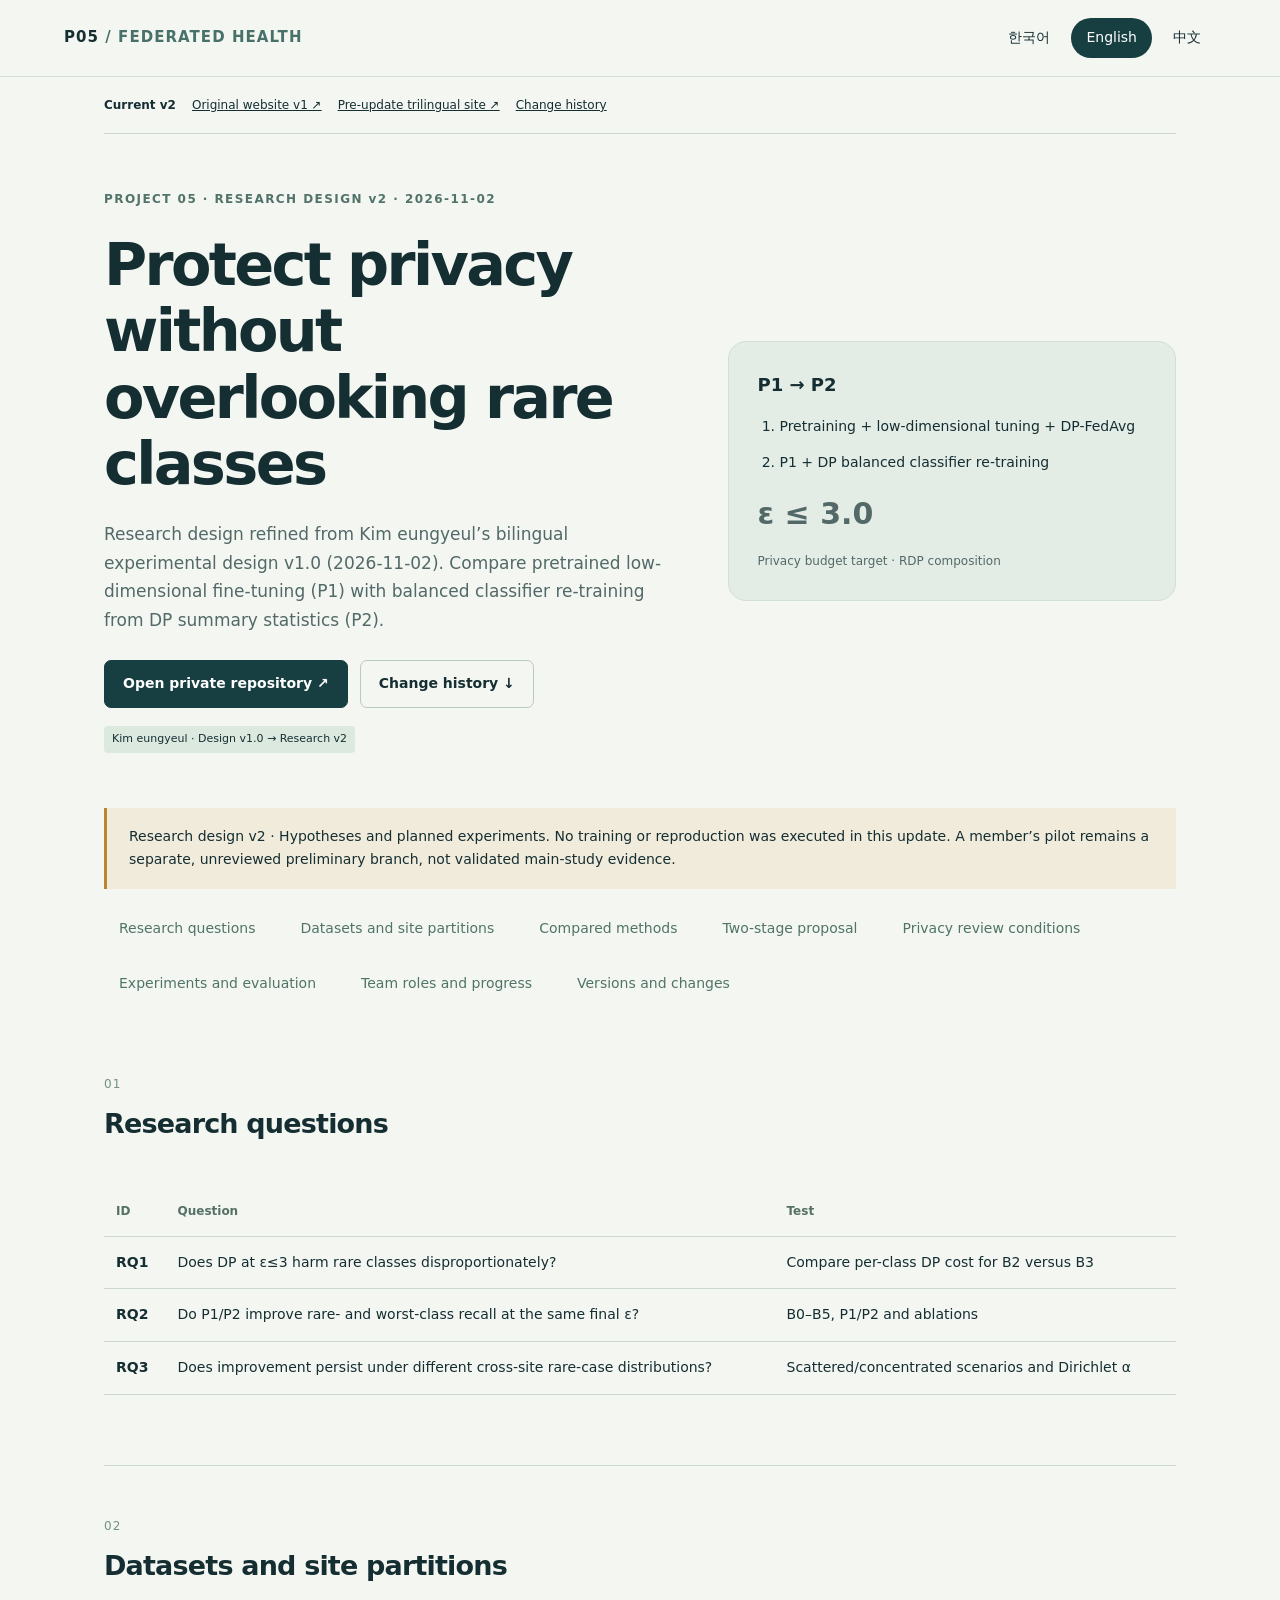
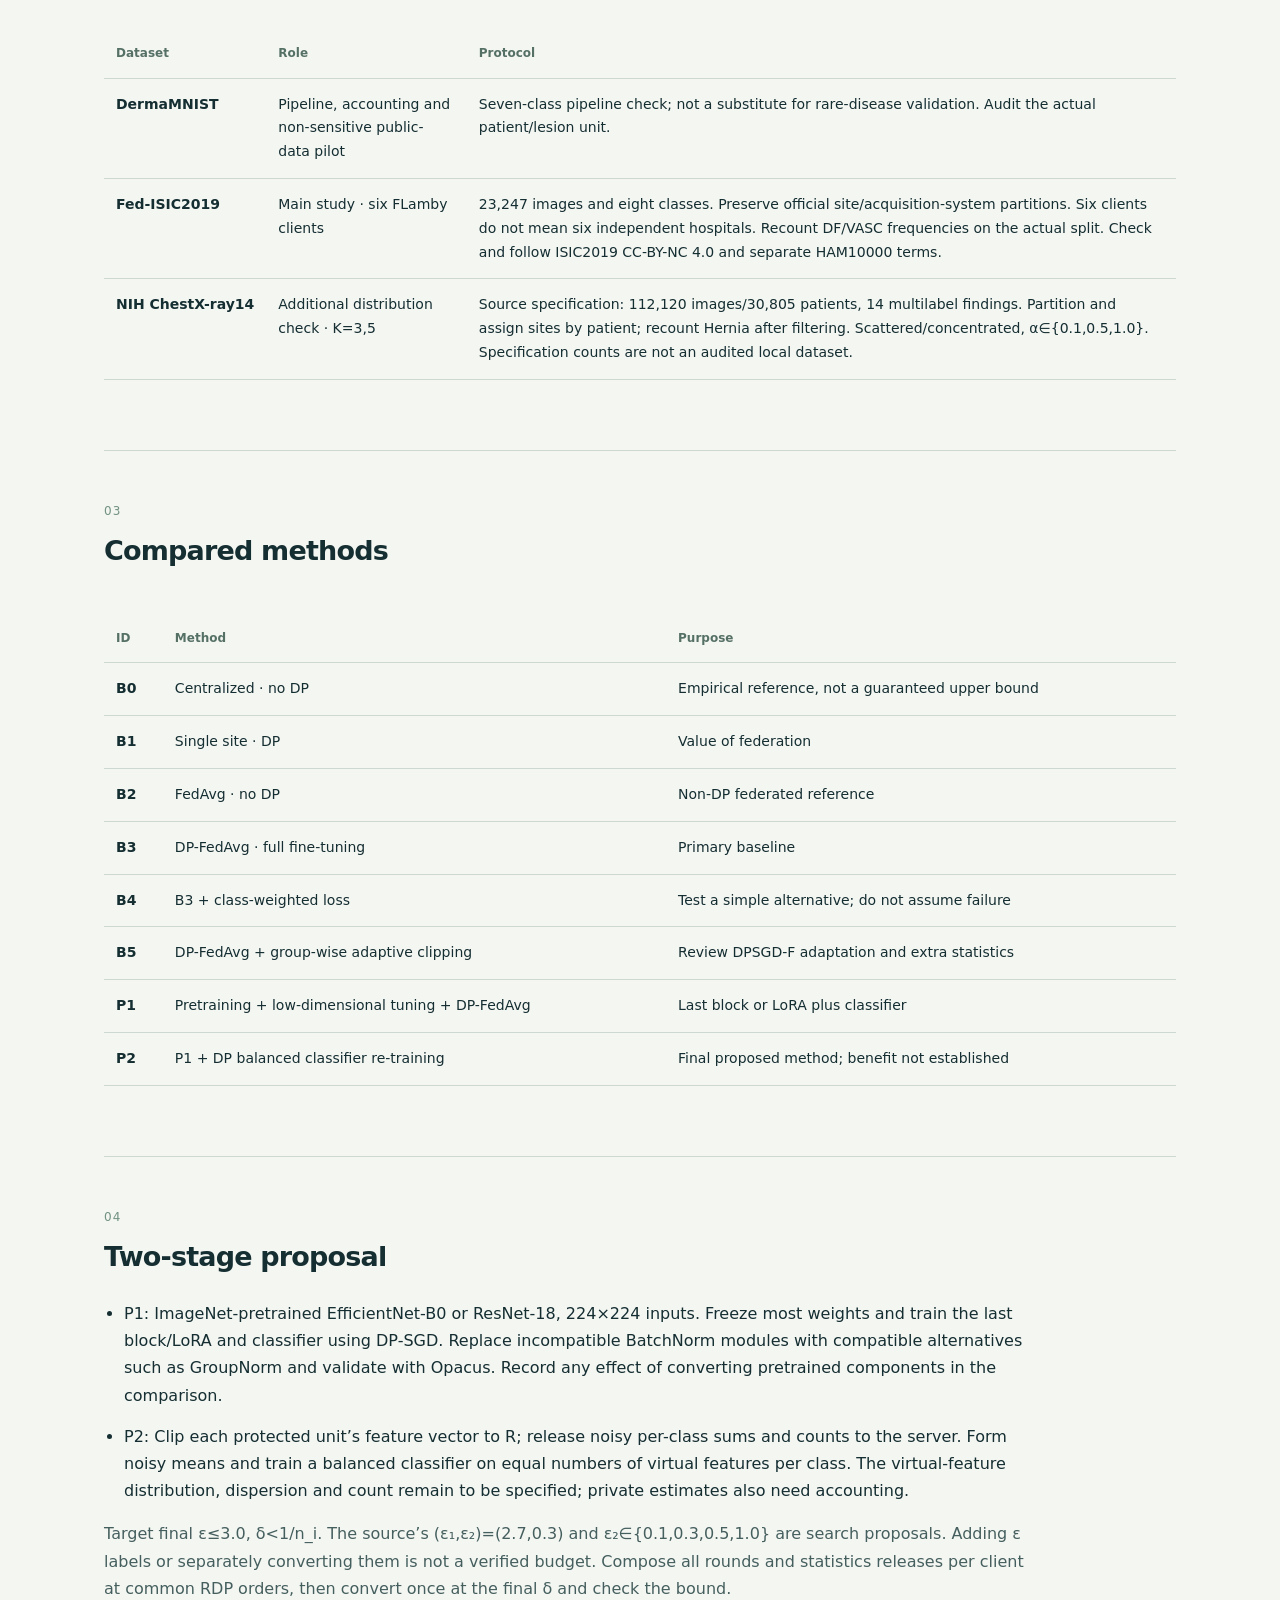
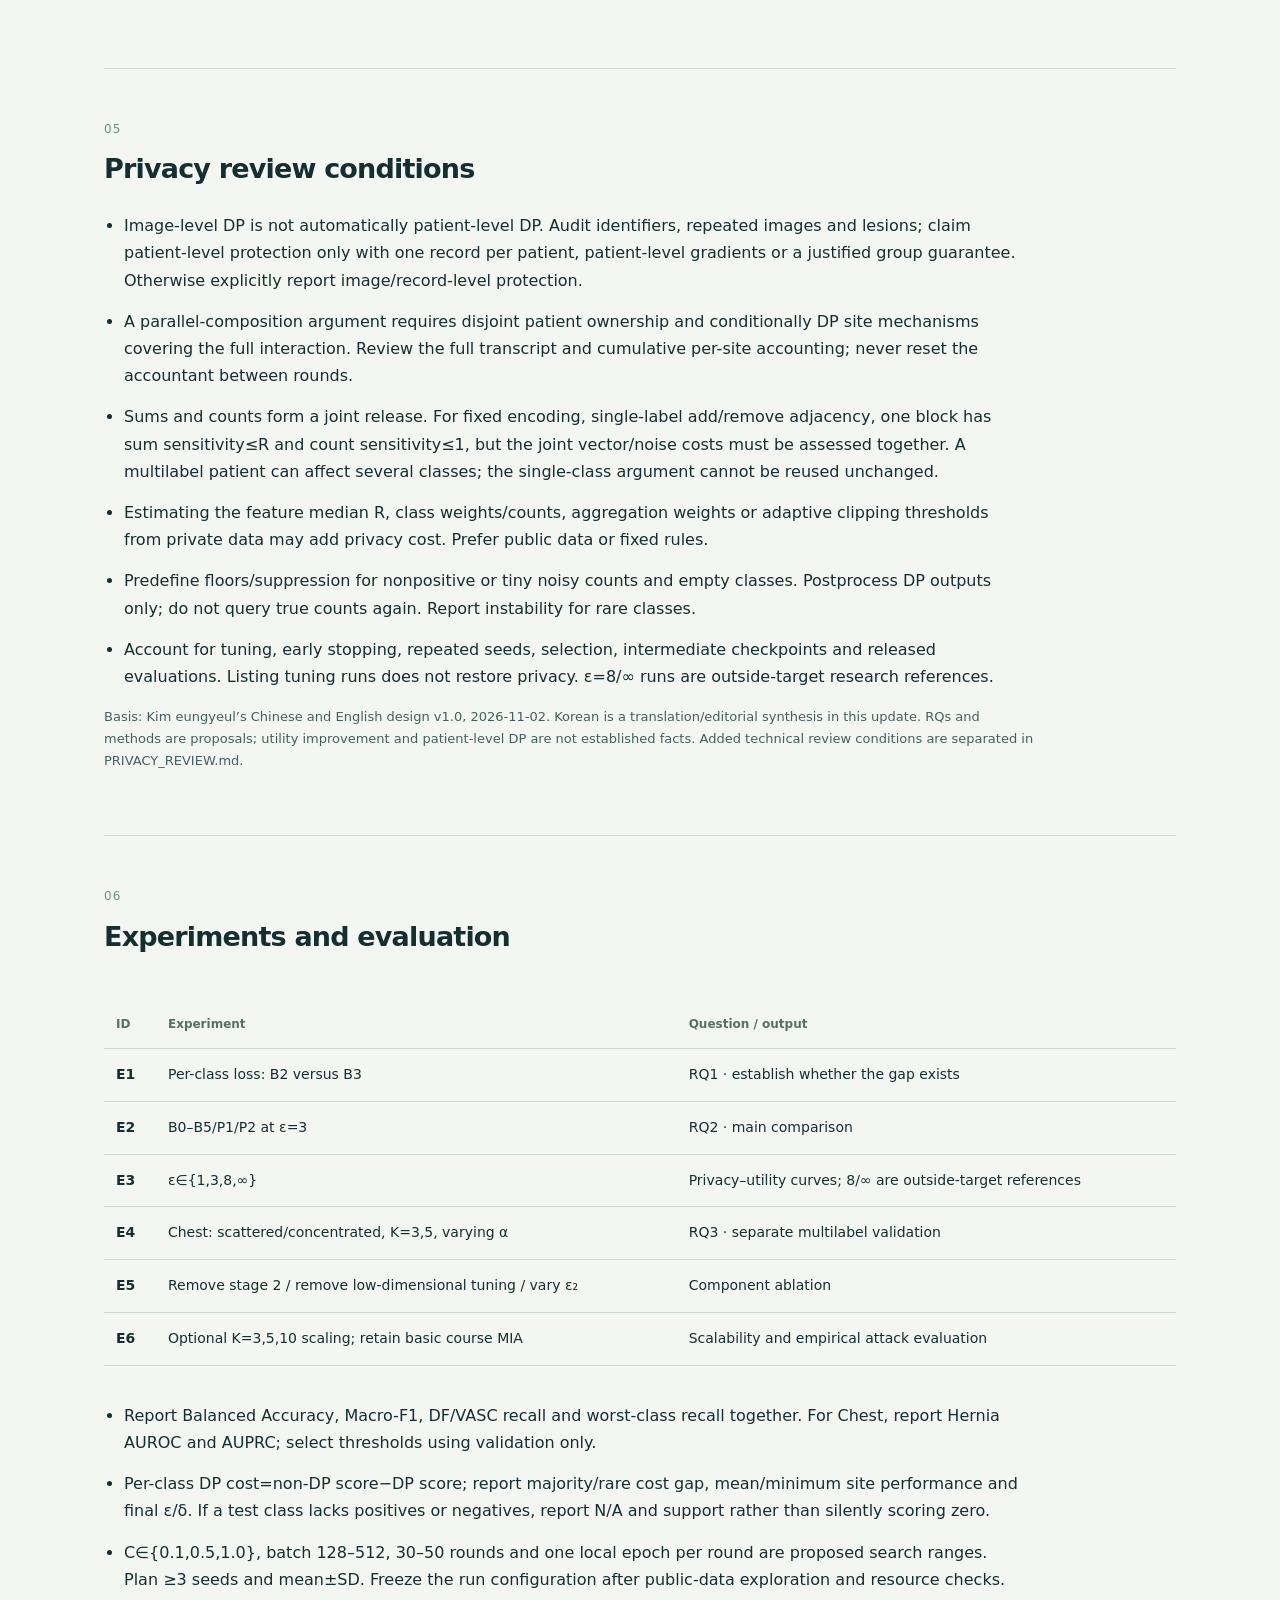
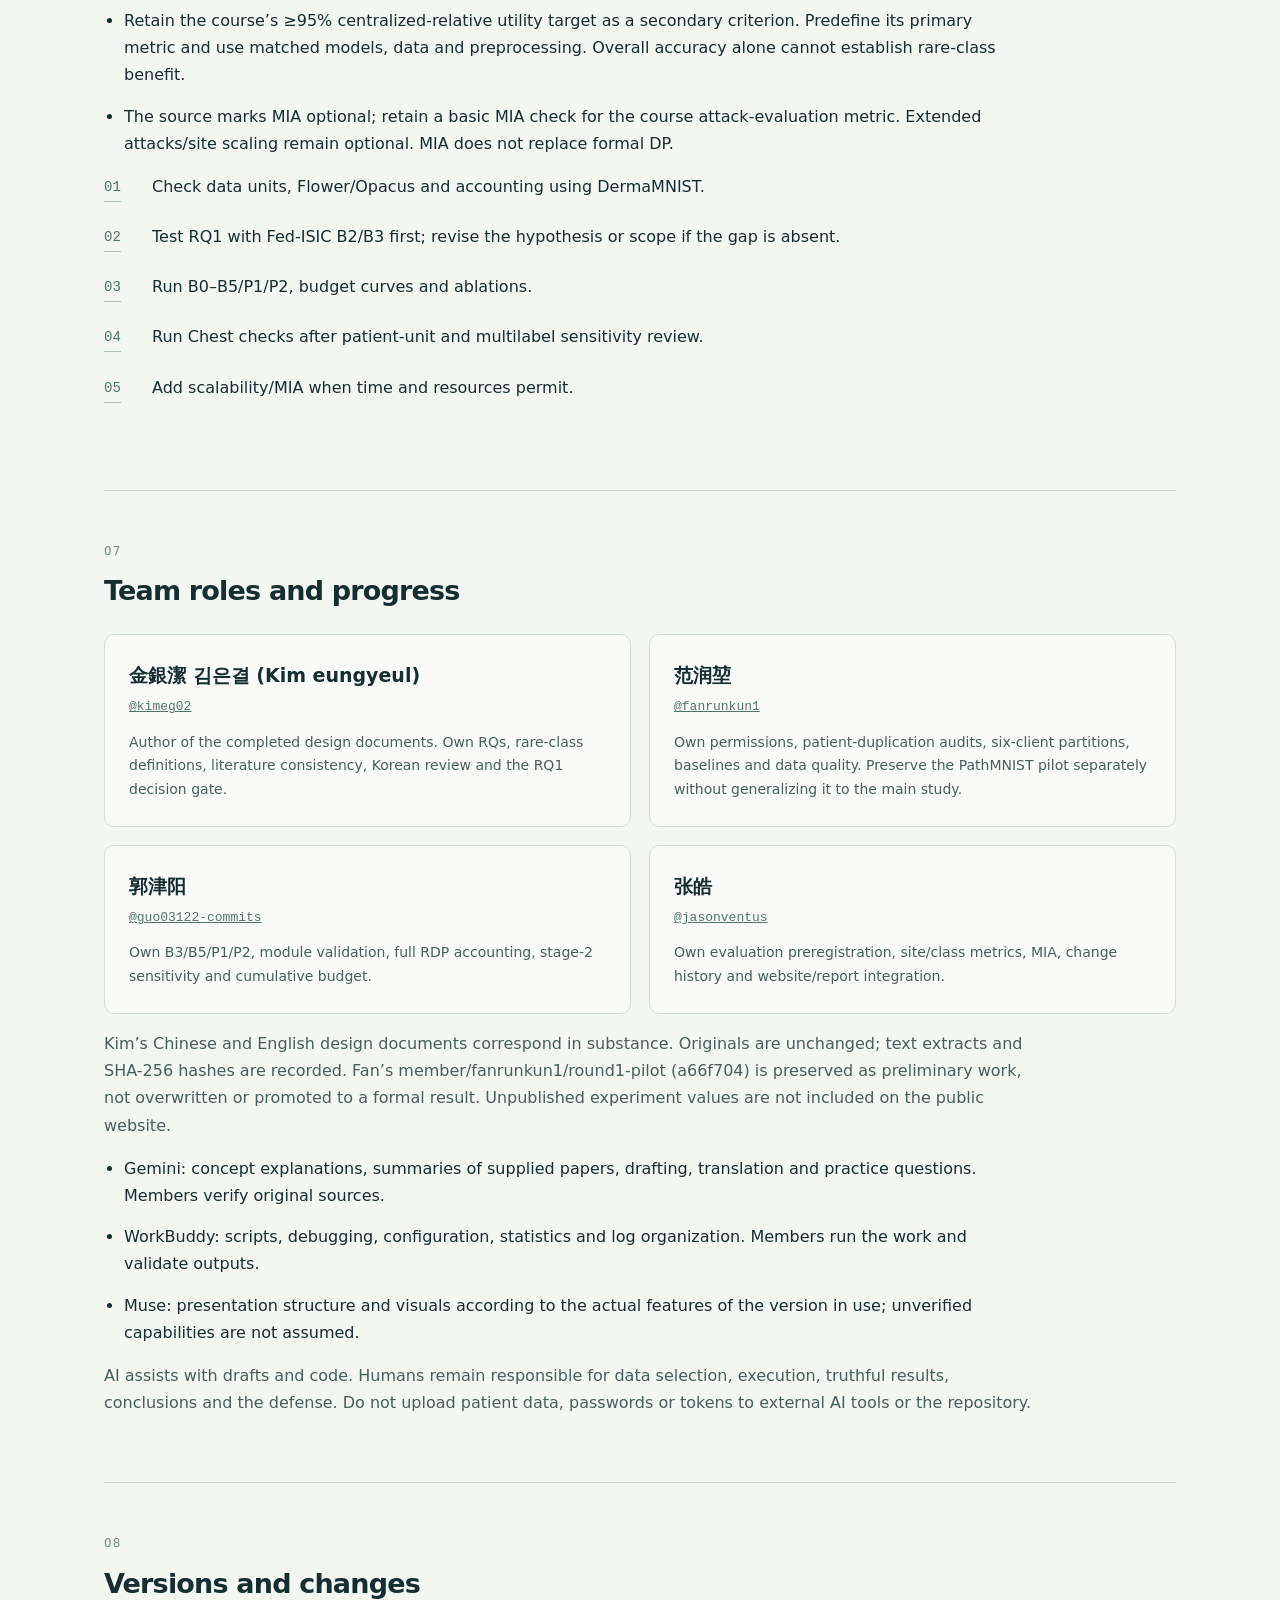
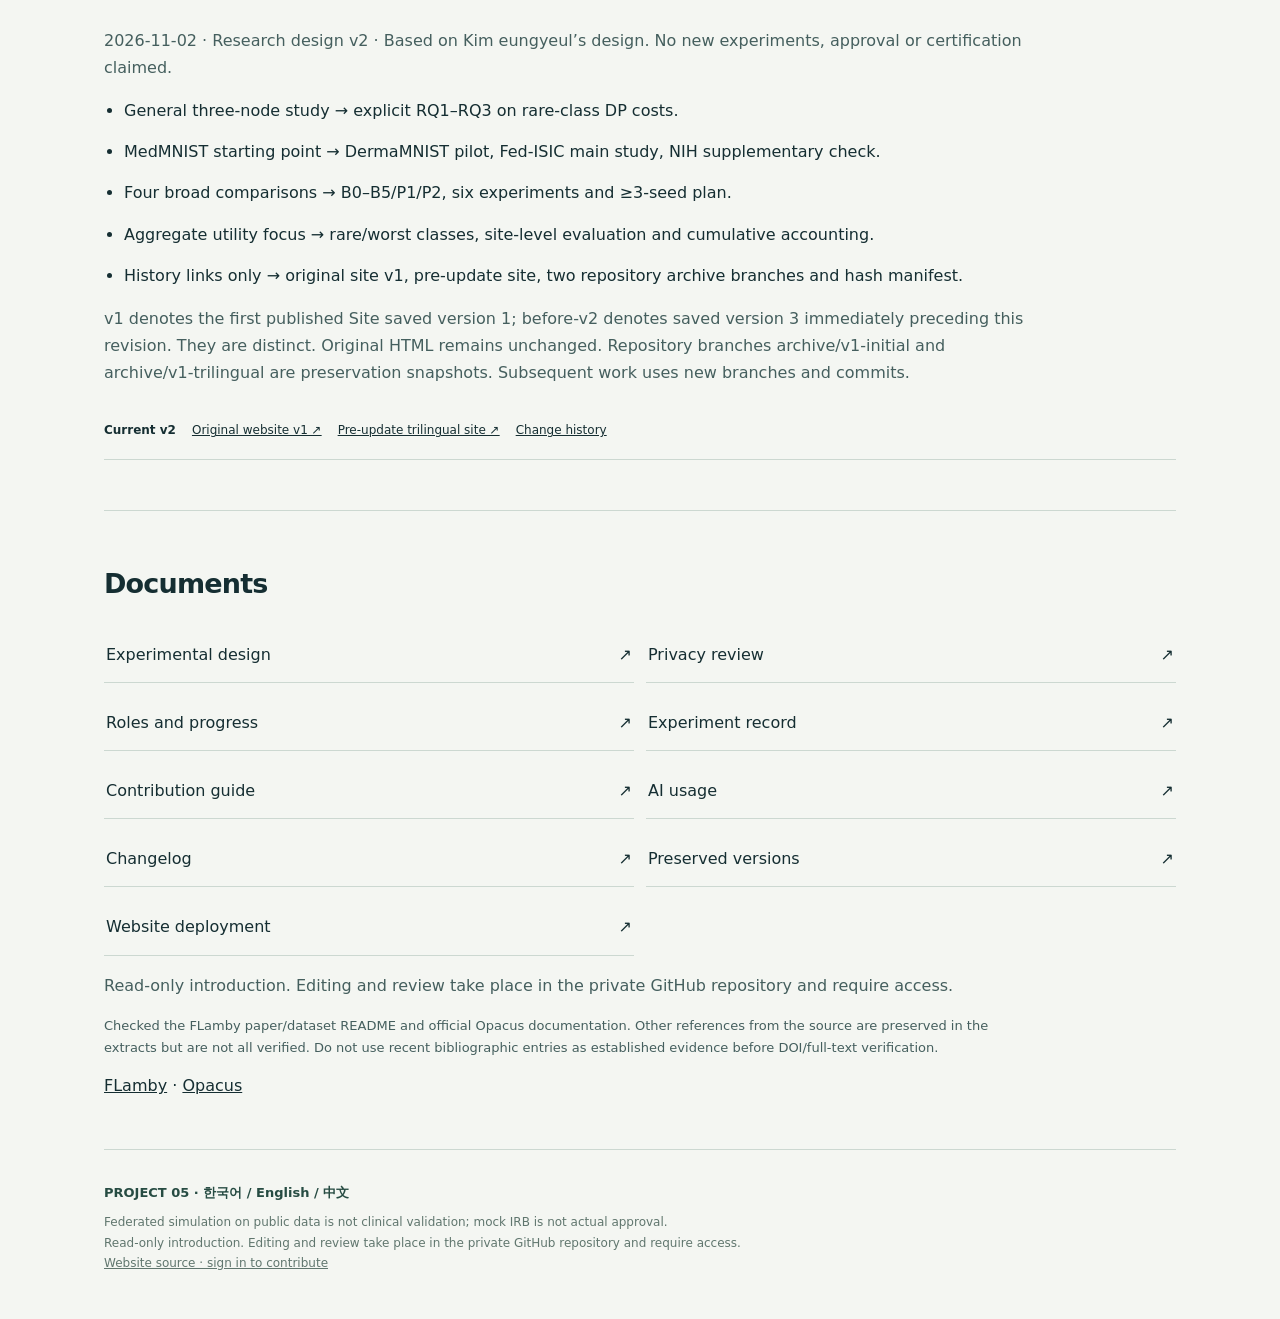
==== en.html @ 98fb88c8 "Create en.html" ====
<!doctype html><html translate="no" lang="en"><head><meta charset="utf-8"><meta name="google" content="notranslate"><meta name="viewport" content="width=device-width,initial-scale=1"><meta name="description" content="Research design refined from Kim eungyeul’s bilingual experimental design v1.0 (2026-11-02). Compare pretrained low-dimensional fine-tuning (P1) with balanced classifier re-training from DP summary statistics (P2)."><title>Project 05 v2 · Reducing rare-class loss in DP federated learning</title><style>*{box-sizing:border-box}html{scroll-behavior:smooth;scroll-padding-top:100px}body{margin:0;background:#f4f6f2;color:#152e32;font:16px/1.7 system-ui,-apple-system,BlinkMacSystemFont,"Segoe UI",sans-serif}a{color:inherit}a:focus-visible{outline:3px solid #e09b35;outline-offset:5px}header{position:sticky;top:0;z-index:5;background:#f4f6f2f5;border-bottom:1px solid #d5dfd9;padding:18px max(5vw,20px);display:flex;gap:20px;align-items:center;justify-content:space-between}.brand{font-size:15px;font-weight:750;text-decoration:none;letter-spacing:.07em}.brand span{color:#477169}nav{display:flex;gap:6px}nav a{padding:7px 14px;text-decoration:none;border:1px solid transparent;border-radius:30px;font-size:14px}nav a[aria-current=page]{background:#173e40;color:white}main{max-width:1200px;margin:auto;padding:0 5vw}.hero{display:grid;grid-template-columns:1.25fr 1fr;gap:65px;padding:80px 0 55px;align-items:center}.eyebrow{font-size:12px;color:#52736a;font-weight:750;letter-spacing:.12em}.hero h1{font-size:clamp(36px,4.6vw,66px);line-height:1.13;letter-spacing:-.045em;margin:22px 0}.hero p{color:#526968;max-width:580px;font-size:17px}.links{display:flex;flex-wrap:wrap;gap:12px;margin-top:25px}.button{display:inline-block;text-decoration:none;border-radius:7px;border:1px solid #b7c9c1;padding:11px 18px;font-size:14px;font-weight:650}.button.primary{background:#173e40;color:white;border-color:#173e40}.diagram{background:#e4ece6;border:1px solid #d1ded4;border-radius:18px;padding:28px}.diagram svg{display:block;width:100%;height:auto}.diagram p{font-size:13px;text-align:center;margin:12px 0 0}.notice{padding:17px 22px;border-left:3px solid #bc8532;background:#f1ebdc;font-size:14px}.metrics{display:grid;grid-template-columns:repeat(3,1fr);padding:30px 0;border-bottom:1px solid #ccd8d1}.metric{padding:5px 25px;border-right:1px solid #ccd8d1}.metric:first-child{padding-left:0}.metric:last-child{border:0}.metric strong{display:block;font-size:30px;line-height:1.25}.metric span{font-size:13px;color:#5e716b}.section{padding:50px 0;border-bottom:1px solid #ccd8d1}.section h2{font-size:27px;letter-spacing:-.03em;margin:0 0 20px}.section p{max-width:930px;color:#455f5e}.section-num{color:#729283;font-size:12px;display:block;letter-spacing:.1em;margin-bottom:7px}.team{display:grid;grid-template-columns:repeat(2,1fr);gap:18px}.person{padding:24px;border:1px solid #d2ddd5;border-radius:10px;background:#fafbf8}.person h3{margin:0;font-size:19px}.person .handle{font:13px/1.5 ui-monospace,monospace;color:#50756b}.person p{font-size:14px;margin:12px 0 0}.person small{display:block;color:#6b7d74;margin-top:10px}.flow{counter-reset:n;list-style:none;padding:0}.flow li{counter-increment:n;position:relative;padding:0 0 23px 48px;max-width:900px}.flow li:before{content:counter(n,decimal-leading-zero);position:absolute;left:0;top:0;font:14px/28px ui-monospace,monospace;color:#487864;border-bottom:1px solid #acc5b5}.tool-list{padding-left:20px}.tool-list li{margin:14px 0;max-width:900px}.docs{display:grid;grid-template-columns:repeat(2,1fr);gap:12px}.doc{display:flex;justify-content:space-between;gap:10px;border-bottom:1px solid #ccd8d1;padding:14px 2px;text-decoration:none}.doc:hover{color:#14755a}.access{font-size:13px;color:#61786e}.prompt{white-space:pre-wrap;word-break:break-word;background:#e8eee7;border:1px solid #d0ddd0;border-radius:8px;padding:22px;font:14px/1.8 system-ui}.footer{max-width:1200px;margin:auto;padding:32px 5vw 45px;color:#60766e;font-size:12px}.footer strong{display:block;color:#274c43;font-size:13px;margin-bottom:8px}@media(max-width:760px){header{padding:13px 18px;gap:6px}.brand{font-size:12px;letter-spacing:0}nav a{padding:6px 9px;font-size:12px}.hero{grid-template-columns:1fr;gap:25px;padding:40px 0 30px}.diagram{padding:15px}.hero h1{font-size:40px}.team,.docs{grid-template-columns:1fr}.metric{padding:5px 10px}.metric strong{font-size:25px}.metric span{font-size:11px}.section{padding:35px 0}.section h2{font-size:24px}}@media(prefers-reduced-motion:reduce){html{scroll-behavior:auto}}
[lang=ko] h1,[lang=ko] h2{word-break:keep-all}.versionbar{display:flex;flex-wrap:wrap;gap:16px;font-size:12px;padding:18px 0;border-bottom:1px solid #ccd8d1}.tablewrap{overflow-x:auto}table{width:100%;border-collapse:collapse;font-size:14px;margin:20px 0}th,td{text-align:left;vertical-align:top;padding:14px 12px;border-bottom:1px solid #ccd8d1}th{color:#557065;font-size:12px}td:first-child{font-weight:650;white-space:nowrap}.hero{padding-top:55px}.versionpill{font-size:11px;display:inline-block;background:#dce9df;border-radius:4px;padding:4px 8px;margin-top:18px}.diagram h3{font-size:18px;margin:0 0 10px}.diagram ol{padding-left:22px;font-size:14px}.diagram li{margin:12px 0}.toc{display:flex;flex-wrap:wrap;gap:15px;font-size:13px;padding:20px 0}.toc a{color:#507468}.source-note{font-size:13px;color:#60766e}.diagram .budget{font-size:30px;text-align:left;font-weight:700}.diagram .sub{font-size:12px;text-align:left}@media(max-width:760px){.hero h1{font-size:36px}th,td{padding:12px 8px;font-size:12px}.versionbar{gap:10px}.brand span{display:none}}</style></head><body><header><a class="brand" href="en.html">P05 <span>/ FEDERATED HEALTH</span></a><nav aria-label="Language / 언어 / 语言"><a lang="ko" href="index.html">한국어</a><a lang="en" href="en.html" aria-current="page">English</a><a lang="zh" href="zh.html">中文</a></nav></header><main><div class="versionbar"><strong>Current v2</strong><a href="versions/v1/en.html">Original website v1 ↗</a><a href="versions/before-v2/en.html">Pre-update trilingual site ↗</a><a href="#changes">Change history</a></div><section class="hero"><div><div class="eyebrow">PROJECT 05 · RESEARCH DESIGN v2 · 2026-11-02</div><h1>Protect privacy without overlooking rare classes</h1><p>Research design refined from Kim eungyeul’s bilingual experimental design v1.0 (2026-11-02). Compare pretrained low-dimensional fine-tuning (P1) with balanced classifier re-training from DP summary statistics (P2).</p><div class="links"><a class="button primary" href="https://github.com/jasonventus/healthcare-ai-project05/tree/codex/trilingual-collaboration">Open private repository ↗</a><a class="button" href="#changes">Change history ↓</a></div><span class="versionpill">Kim eungyeul · Design v1.0 → Research v2</span></div><div class="diagram"><h3>P1 → P2</h3><ol><li>Pretraining + low-dimensional tuning + DP-FedAvg</li><li>P1 + DP balanced classifier re-training</li></ol><p class="budget">ε ≤ 3.0</p><p class="sub">Privacy budget target · RDP composition</p></div></section><div class="notice" role="note">Research design v2 · Hypotheses and planned experiments. No training or reproduction was executed in this update. A member’s pilot remains a separate, unreviewed preliminary branch, not validated main-study evidence.</div><nav class="toc" aria-label="Contents"><a href="#s0">Research questions</a><a href="#s1">Datasets and site partitions</a><a href="#s2">Compared methods</a><a href="#s3">Two-stage proposal</a><a href="#s4">Privacy review conditions</a><a href="#s5">Experiments and evaluation</a><a href="#s6">Team roles and progress</a><a href="#changes">Versions and changes</a></nav><section class="section" id="s0"><span class="section-num">01</span><h2>Research questions</h2><div class="tablewrap"><table><thead><tr><th>ID</th><th>Question</th><th>Test</th></tr></thead><tbody><tr><td>RQ1</td><td>Does DP at ε≤3 harm rare classes disproportionately?</td><td>Compare per-class DP cost for B2 versus B3</td></tr><tr><td>RQ2</td><td>Do P1/P2 improve rare- and worst-class recall at the same final ε?</td><td>B0–B5, P1/P2 and ablations</td></tr><tr><td>RQ3</td><td>Does improvement persist under different cross-site rare-case distributions?</td><td>Scattered/concentrated scenarios and Dirichlet α</td></tr></tbody></table></div></section><section class="section" id="s1"><span class="section-num">02</span><h2>Datasets and site partitions</h2><div class="tablewrap"><table><thead><tr><th>Dataset</th><th>Role</th><th>Protocol</th></tr></thead><tbody><tr><td>DermaMNIST</td><td>Pipeline, accounting and non-sensitive public-data pilot</td><td>Seven-class pipeline check; not a substitute for rare-disease validation. Audit the actual patient/lesion unit.</td></tr><tr><td>Fed-ISIC2019</td><td>Main study · six FLamby clients</td><td>23,247 images and eight classes. Preserve official site/acquisition-system partitions. Six clients do not mean six independent hospitals. Recount DF/VASC frequencies on the actual split. Check and follow ISIC2019 CC-BY-NC 4.0 and separate HAM10000 terms.</td></tr><tr><td>NIH ChestX-ray14</td><td>Additional distribution check · K=3,5</td><td>Source specification: 112,120 images/30,805 patients, 14 multilabel findings. Partition and assign sites by patient; recount Hernia after filtering. Scattered/concentrated, α∈{0.1,0.5,1.0}. Specification counts are not an audited local dataset.</td></tr></tbody></table></div></section><section class="section" id="s2"><span class="section-num">03</span><h2>Compared methods</h2><div class="tablewrap"><table><thead><tr><th>ID</th><th>Method</th><th>Purpose</th></tr></thead><tbody><tr><td>B0</td><td>Centralized · no DP</td><td>Empirical reference, not a guaranteed upper bound</td></tr><tr><td>B1</td><td>Single site · DP</td><td>Value of federation</td></tr><tr><td>B2</td><td>FedAvg · no DP</td><td>Non-DP federated reference</td></tr><tr><td>B3</td><td>DP-FedAvg · full fine-tuning</td><td>Primary baseline</td></tr><tr><td>B4</td><td>B3 + class-weighted loss</td><td>Test a simple alternative; do not assume failure</td></tr><tr><td>B5</td><td>DP-FedAvg + group-wise adaptive clipping</td><td>Review DPSGD-F adaptation and extra statistics</td></tr><tr><td>P1</td><td>Pretraining + low-dimensional tuning + DP-FedAvg</td><td>Last block or LoRA plus classifier</td></tr><tr><td>P2</td><td>P1 + DP balanced classifier re-training</td><td>Final proposed method; benefit not established</td></tr></tbody></table></div></section><section class="section" id="s3"><span class="section-num">04</span><h2>Two-stage proposal</h2><ul class="tool-list"><li>P1: ImageNet-pretrained EfficientNet-B0 or ResNet-18, 224×224 inputs. Freeze most weights and train the last block/LoRA and classifier using DP-SGD. Replace incompatible BatchNorm modules with compatible alternatives such as GroupNorm and validate with Opacus. Record any effect of converting pretrained components in the comparison.</li><li>P2: Clip each protected unit’s feature vector to R; release noisy per-class sums and counts to the server. Form noisy means and train a balanced classifier on equal numbers of virtual features per class. The virtual-feature distribution, dispersion and count remain to be specified; private estimates also need accounting.</li></ul><p>Target final ε≤3.0, δ&lt;1/n_i. The source’s (ε₁,ε₂)=(2.7,0.3) and ε₂∈{0.1,0.3,0.5,1.0} are search proposals. Adding ε labels or separately converting them is not a verified budget. Compose all rounds and statistics releases per client at common RDP orders, then convert once at the final δ and check the bound.</p></section><section class="section" id="s4"><span class="section-num">05</span><h2>Privacy review conditions</h2><ul class="tool-list"><li>Image-level DP is not automatically patient-level DP. Audit identifiers, repeated images and lesions; claim patient-level protection only with one record per patient, patient-level gradients or a justified group guarantee. Otherwise explicitly report image/record-level protection.</li><li>A parallel-composition argument requires disjoint patient ownership and conditionally DP site mechanisms covering the full interaction. Review the full transcript and cumulative per-site accounting; never reset the accountant between rounds.</li><li>Sums and counts form a joint release. For fixed encoding, single-label add/remove adjacency, one block has sum sensitivity≤R and count sensitivity≤1, but the joint vector/noise costs must be assessed together. A multilabel patient can affect several classes; the single-class argument cannot be reused unchanged.</li><li>Estimating the feature median R, class weights/counts, aggregation weights or adaptive clipping thresholds from private data may add privacy cost. Prefer public data or fixed rules.</li><li>Predefine floors/suppression for nonpositive or tiny noisy counts and empty classes. Postprocess DP outputs only; do not query true counts again. Report instability for rare classes.</li><li>Account for tuning, early stopping, repeated seeds, selection, intermediate checkpoints and released evaluations. Listing tuning runs does not restore privacy. ε=8/∞ runs are outside-target research references.</li></ul><p class="source-note">Basis: Kim eungyeul’s Chinese and English design v1.0, 2026-11-02. Korean is a translation/editorial synthesis in this update. RQs and methods are proposals; utility improvement and patient-level DP are not established facts. Added technical review conditions are separated in PRIVACY_REVIEW.md.</p></section><section class="section" id="s5"><span class="section-num">06</span><h2>Experiments and evaluation</h2><div class="tablewrap"><table><thead><tr><th>ID</th><th>Experiment</th><th>Question / output</th></tr></thead><tbody><tr><td>E1</td><td>Per-class loss: B2 versus B3</td><td>RQ1 · establish whether the gap exists</td></tr><tr><td>E2</td><td>B0–B5/P1/P2 at ε=3</td><td>RQ2 · main comparison</td></tr><tr><td>E3</td><td>ε∈{1,3,8,∞}</td><td>Privacy–utility curves; 8/∞ are outside-target references</td></tr><tr><td>E4</td><td>Chest: scattered/concentrated, K=3,5, varying α</td><td>RQ3 · separate multilabel validation</td></tr><tr><td>E5</td><td>Remove stage 2 / remove low-dimensional tuning / vary ε₂</td><td>Component ablation</td></tr><tr><td>E6</td><td>Optional K=3,5,10 scaling; retain basic course MIA</td><td>Scalability and empirical attack evaluation</td></tr></tbody></table></div><ul class="tool-list"><li>Report Balanced Accuracy, Macro-F1, DF/VASC recall and worst-class recall together. For Chest, report Hernia AUROC and AUPRC; select thresholds using validation only.</li><li>Per-class DP cost=non-DP score−DP score; report majority/rare cost gap, mean/minimum site performance and final ε/δ. If a test class lacks positives or negatives, report N/A and support rather than silently scoring zero.</li><li>C∈{0.1,0.5,1.0}, batch 128–512, 30–50 rounds and one local epoch per round are proposed search ranges. Plan ≥3 seeds and mean±SD. Freeze the run configuration after public-data exploration and resource checks.</li><li>Retain the course’s ≥95% centralized-relative utility target as a secondary criterion. Predefine its primary metric and use matched models, data and preprocessing. Overall accuracy alone cannot establish rare-class benefit.</li><li>The source marks MIA optional; retain a basic MIA check for the course attack-evaluation metric. Extended attacks/site scaling remain optional. MIA does not replace formal DP.</li></ul><ol class="flow"><li>Check data units, Flower/Opacus and accounting using DermaMNIST.</li><li>Test RQ1 with Fed-ISIC B2/B3 first; revise the hypothesis or scope if the gap is absent.</li><li>Run B0–B5/P1/P2, budget curves and ablations.</li><li>Run Chest checks after patient-unit and multilabel sensitivity review.</li><li>Add scalability/MIA when time and resources permit.</li></ol></section><section class="section" id="s6"><span class="section-num">07</span><h2>Team roles and progress</h2><div class="team"><article class="person"><h3>金銀潔 김은결 (Kim eungyeul)</h3><a class="handle" href="https://github.com/kimeg02">@kimeg02</a><p>Author of the completed design documents. Own RQs, rare-class definitions, literature consistency, Korean review and the RQ1 decision gate.</p></article><article class="person"><h3>范润堃</h3><a class="handle" href="https://github.com/fanrunkun1">@fanrunkun1</a><p>Own permissions, patient-duplication audits, six-client partitions, baselines and data quality. Preserve the PathMNIST pilot separately without generalizing it to the main study.</p></article><article class="person"><h3>郭津阳</h3><a class="handle" href="https://github.com/guo03122-commits">@guo03122-commits</a><p>Own B3/B5/P1/P2, module validation, full RDP accounting, stage-2 sensitivity and cumulative budget.</p></article><article class="person"><h3>张皓</h3><a class="handle" href="https://github.com/jasonventus">@jasonventus</a><p>Own evaluation preregistration, site/class metrics, MIA, change history and website/report integration.</p></article></div><p>Kim’s Chinese and English design documents correspond in substance. Originals are unchanged; text extracts and SHA-256 hashes are recorded. Fan’s member/fanrunkun1/round1-pilot (a66f704) is preserved as preliminary work, not overwritten or promoted to a formal result. Unpublished experiment values are not included on the public website.</p><ul class="tool-list"><li>Gemini: concept explanations, summaries of supplied papers, drafting, translation and practice questions. Members verify original sources.</li><li>WorkBuddy: scripts, debugging, configuration, statistics and log organization. Members run the work and validate outputs.</li><li>Muse: presentation structure and visuals according to the actual features of the version in use; unverified capabilities are not assumed.</li></ul><p>AI assists with drafts and code. Humans remain responsible for data selection, execution, truthful results, conclusions and the defense. Do not upload patient data, passwords or tokens to external AI tools or the repository.</p></section><section class="section" id="changes"><span class="section-num">08</span><h2>Versions and changes</h2><p>2026-11-02 · Research design v2 · Based on Kim eungyeul’s design. No new experiments, approval or certification claimed.</p><ul class="tool-list"><li>General three-node study → explicit RQ1–RQ3 on rare-class DP costs.</li><li>MedMNIST starting point → DermaMNIST pilot, Fed-ISIC main study, NIH supplementary check.</li><li>Four broad comparisons → B0–B5/P1/P2, six experiments and ≥3-seed plan.</li><li>Aggregate utility focus → rare/worst classes, site-level evaluation and cumulative accounting.</li><li>History links only → original site v1, pre-update site, two repository archive branches and hash manifest.</li></ul><p>v1 denotes the first published Site saved version 1; before-v2 denotes saved version 3 immediately preceding this revision. They are distinct. Original HTML remains unchanged. Repository branches archive/v1-initial and archive/v1-trilingual are preservation snapshots. Subsequent work uses new branches and commits.</p><div class="versionbar"><strong>Current v2</strong><a href="versions/v1/en.html">Original website v1 ↗</a><a href="versions/before-v2/en.html">Pre-update trilingual site ↗</a><a href="#changes">Change history</a></div></section><section class="section"><h2>Documents</h2><div class="docs"><a class="doc" href="https://github.com/jasonventus/healthcare-ai-project05/blob/codex/trilingual-collaboration/RESEARCH_DESIGN.md#en"><span>Experimental design</span><span aria-hidden="true">↗</span></a><a class="doc" href="https://github.com/jasonventus/healthcare-ai-project05/blob/codex/trilingual-collaboration/PRIVACY_REVIEW.md#en"><span>Privacy review</span><span aria-hidden="true">↗</span></a><a class="doc" href="https://github.com/jasonventus/healthcare-ai-project05/blob/codex/trilingual-collaboration/PROJECT_PLAN.md#en"><span>Roles and progress</span><span aria-hidden="true">↗</span></a><a class="doc" href="https://github.com/jasonventus/healthcare-ai-project05/blob/codex/trilingual-collaboration/EXPERIMENT_TEMPLATE.md#en"><span>Experiment record</span><span aria-hidden="true">↗</span></a><a class="doc" href="https://github.com/jasonventus/healthcare-ai-project05/blob/codex/trilingual-collaboration/CONTRIBUTING.md#en"><span>Contribution guide</span><span aria-hidden="true">↗</span></a><a class="doc" href="https://github.com/jasonventus/healthcare-ai-project05/blob/codex/trilingual-collaboration/AI_USAGE_LOG.md#en"><span>AI usage</span><span aria-hidden="true">↗</span></a><a class="doc" href="https://github.com/jasonventus/healthcare-ai-project05/blob/codex/trilingual-collaboration/CHANGELOG.md#en"><span>Changelog</span><span aria-hidden="true">↗</span></a><a class="doc" href="https://github.com/jasonventus/healthcare-ai-project05/blob/codex/trilingual-collaboration/VERSION_HISTORY.md#en"><span>Preserved versions</span><span aria-hidden="true">↗</span></a><a class="doc" href="https://github.com/jasonventus/healthcare-ai-project05/blob/codex/trilingual-collaboration/WEBSITE.md#en"><span>Website deployment</span><span aria-hidden="true">↗</span></a></div><p>Read-only introduction. Editing and review take place in the private GitHub repository and require access.</p><p class="source-note">Checked the FLamby paper/dataset README and official Opacus documentation. Other references from the source are preserved in the extracts but are not all verified. Do not use recent bibliographic entries as established evidence before DOI/full-text verification.</p><a href="https://github.com/owkin/FLamby/blob/main/flamby/datasets/fed_isic2019/README.md">FLamby</a> · <a href="https://opacus.ai/api/privacy_engine.html">Opacus</a></section></main><footer class="footer"><strong>PROJECT 05 · 한국어 / English / 中文</strong>Federated simulation on public data is not clinical validation; mock IRB is not actual approval.<br>Read-only introduction. Editing and review take place in the private GitHub repository and require access.<br><a href="https://github.com/jasonventus/medfl">Website source · sign in to contribute</a></footer></body></html>
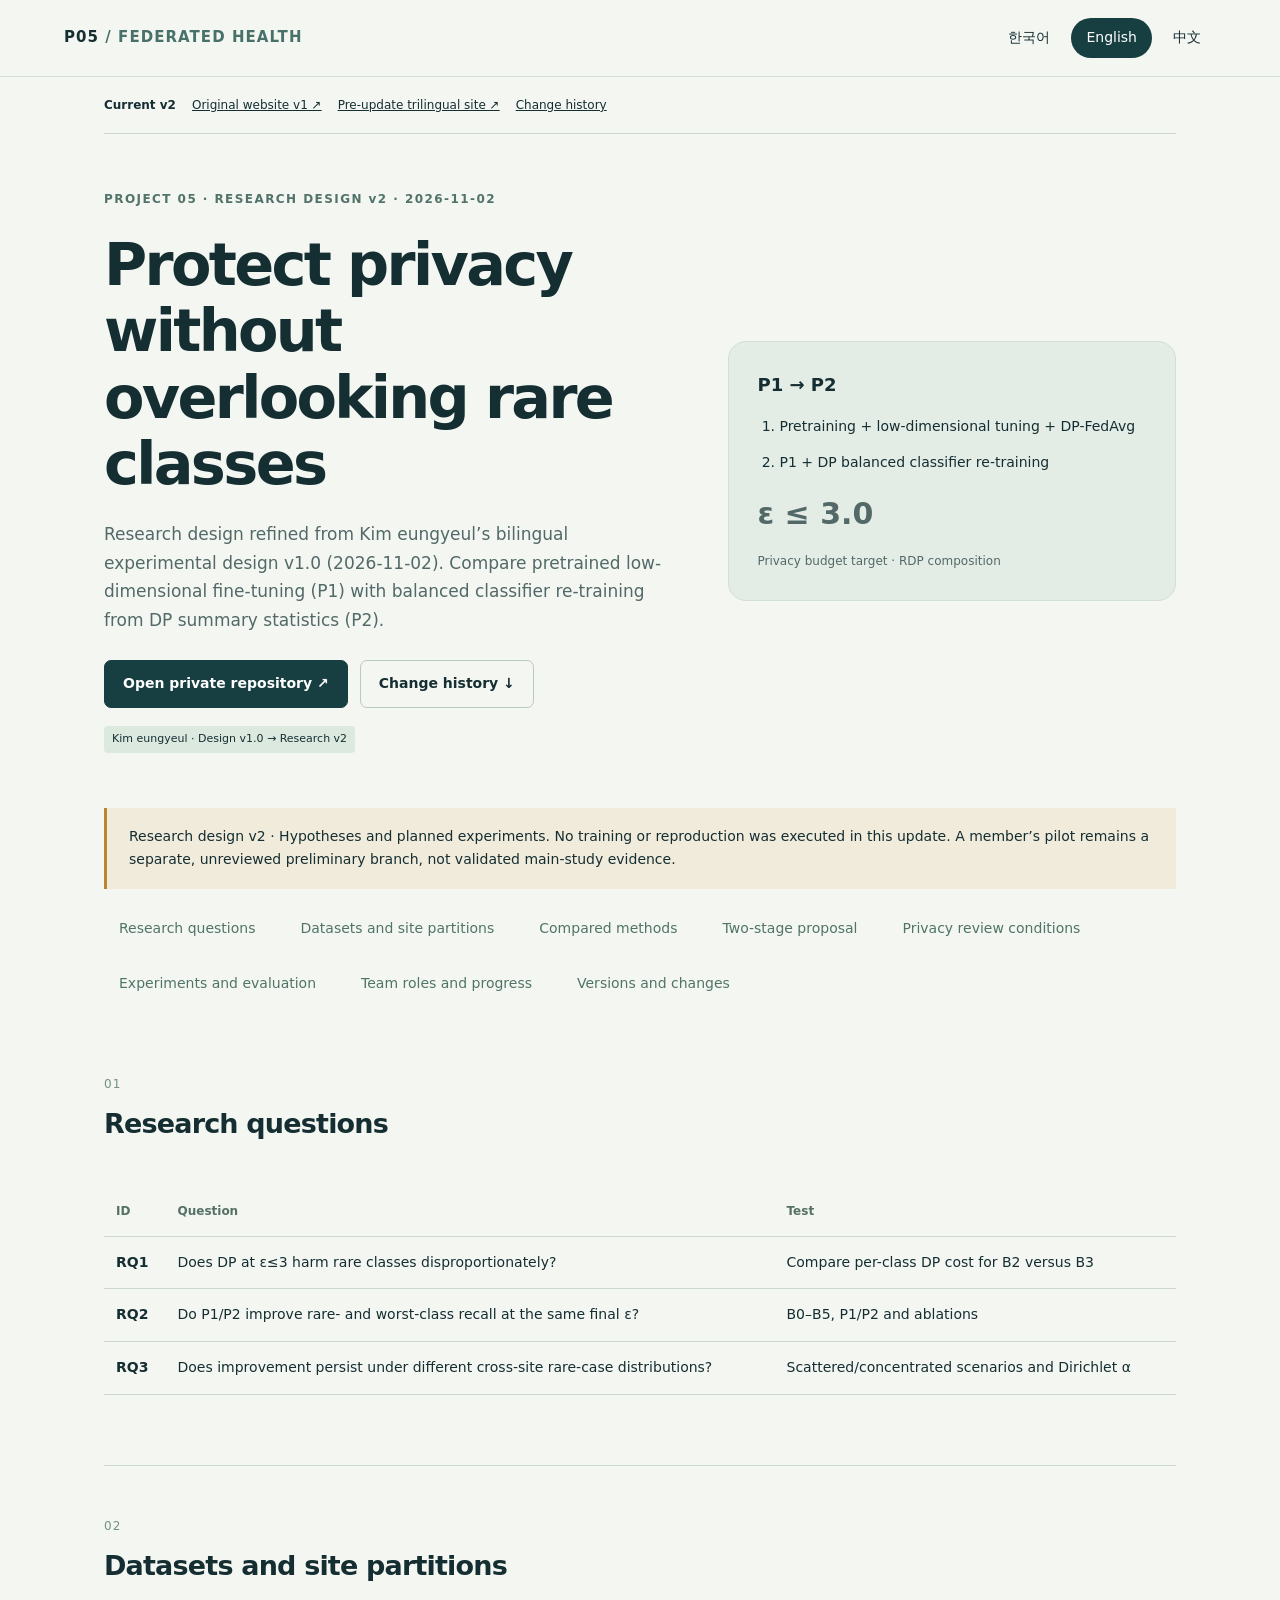
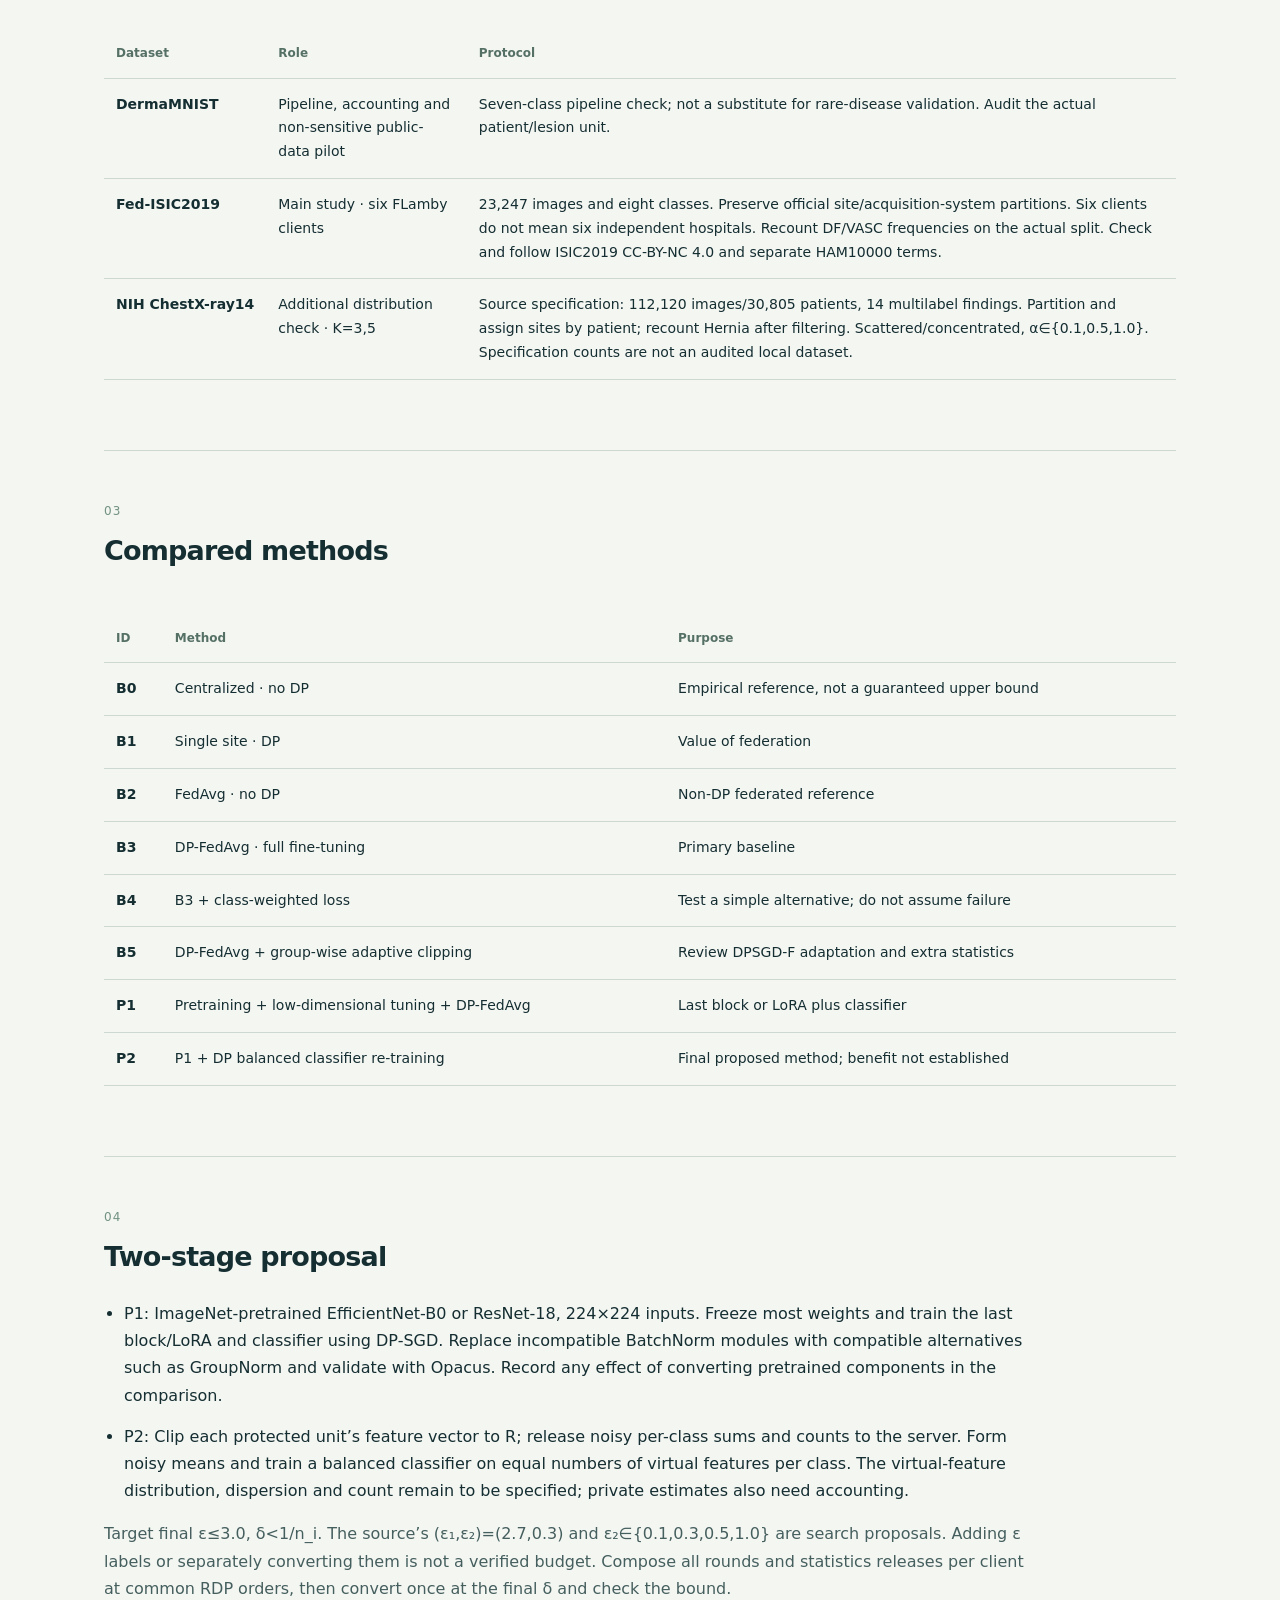
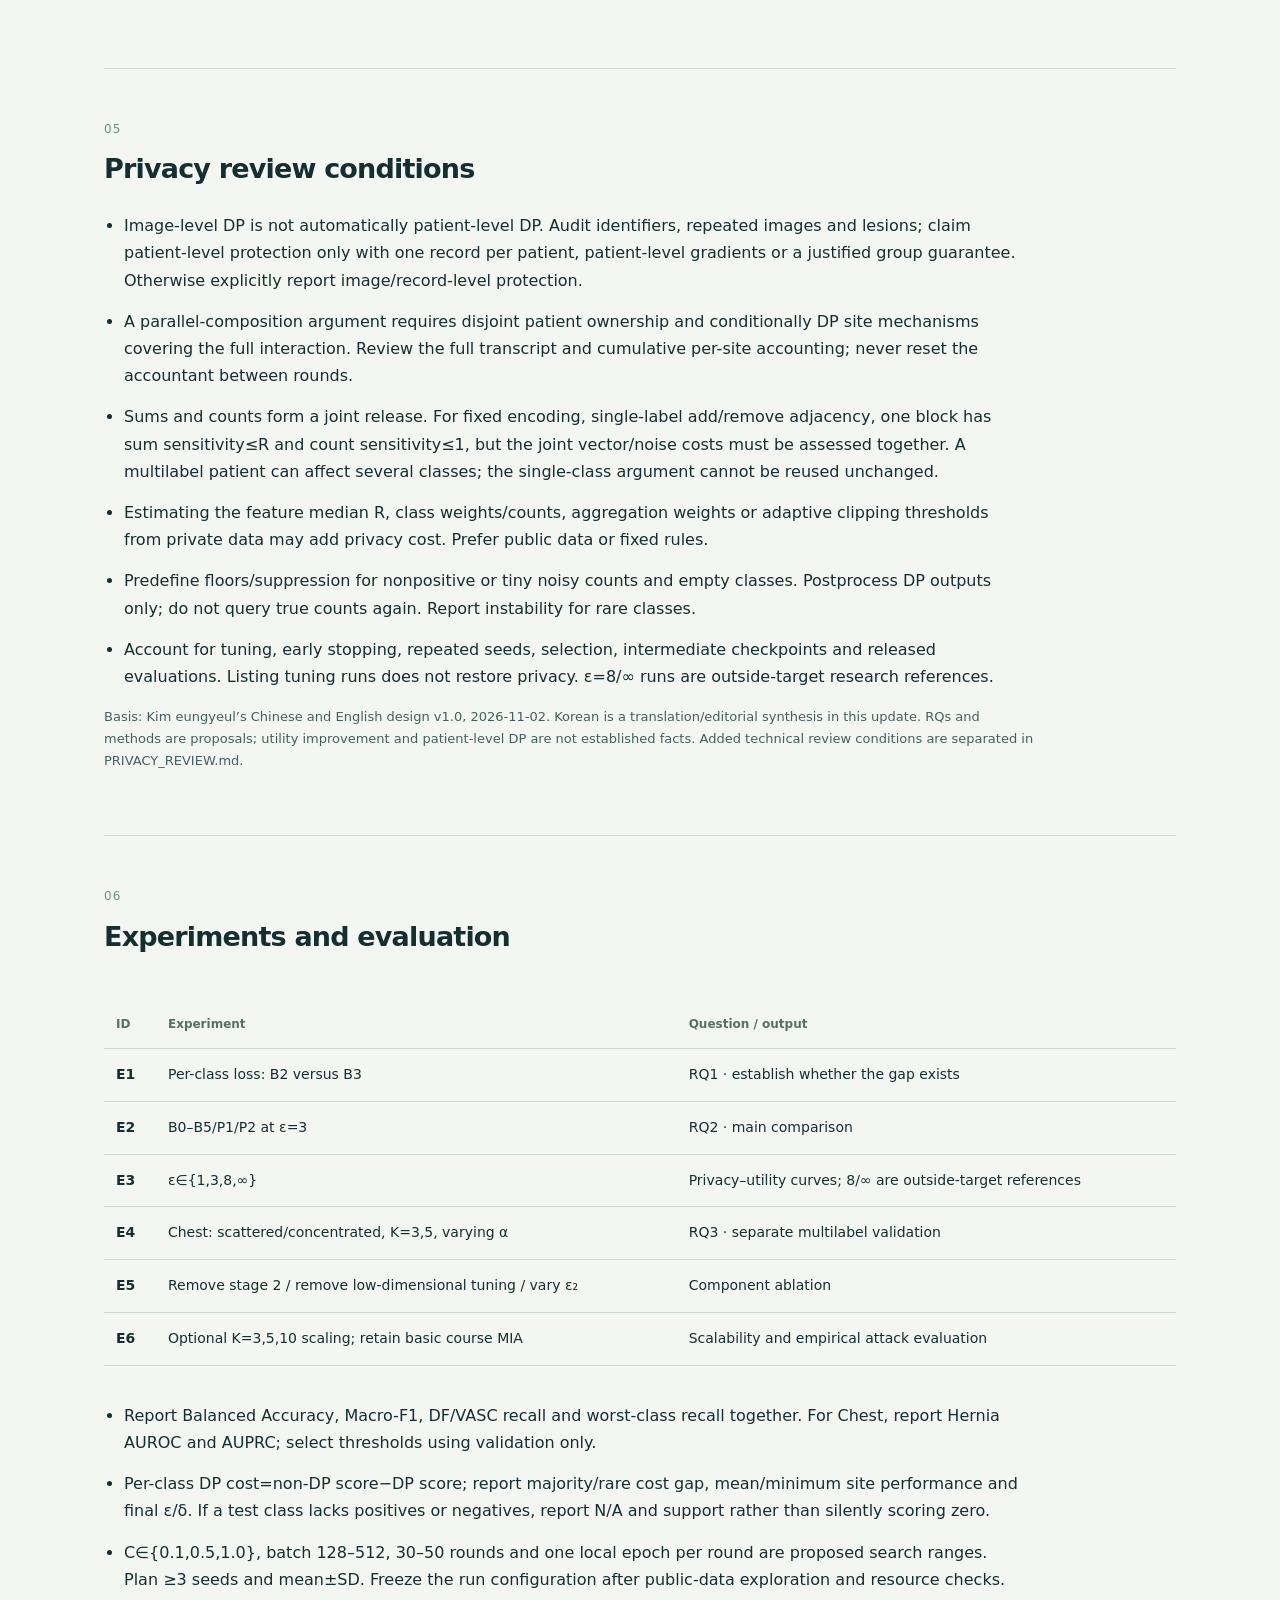
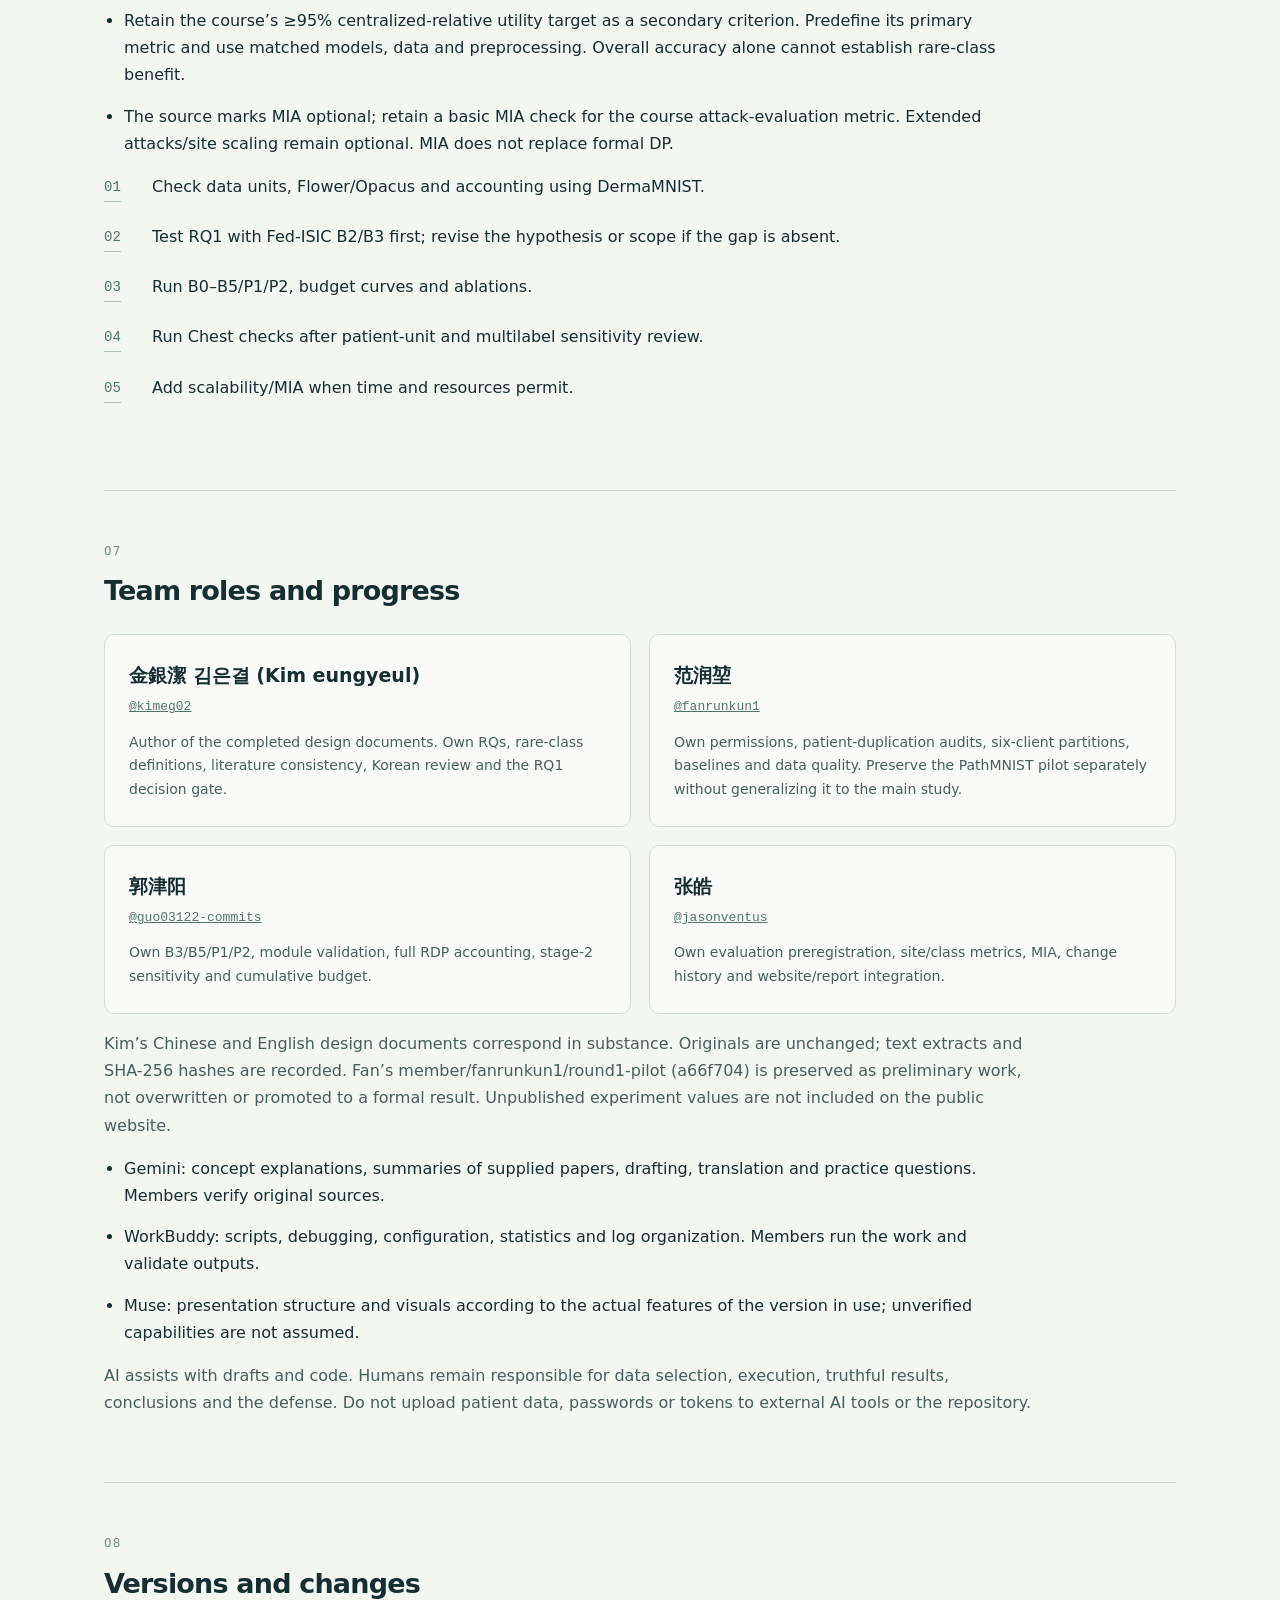
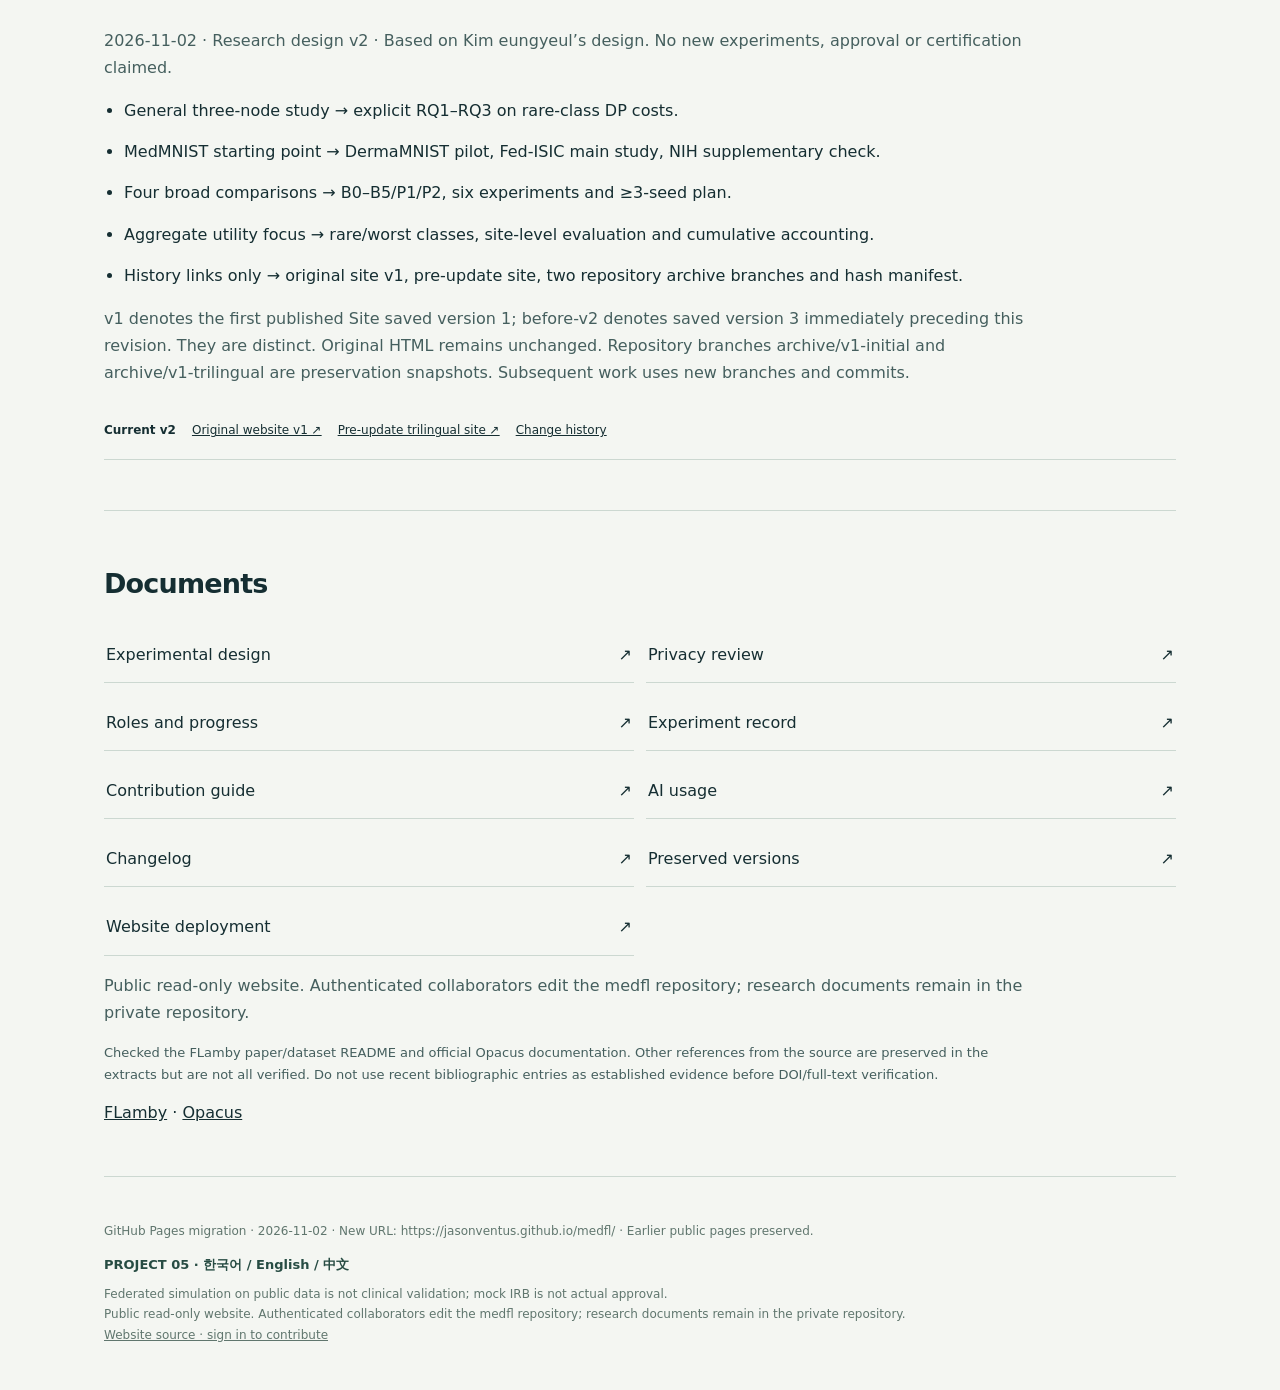
==== commit 74a50007: "Update en.html" ====
--- a/en.html
+++ b/en.html
@@ -1,2 +1,2 @@
 <!doctype html><html translate="no" lang="en"><head><meta charset="utf-8"><meta name="google" content="notranslate"><meta name="viewport" content="width=device-width,initial-scale=1"><meta name="description" content="Research design refined from Kim eungyeul’s bilingual experimental design v1.0 (2026-11-02). Compare pretrained low-dimensional fine-tuning (P1) with balanced classifier re-training from DP summary statistics (P2)."><title>Project 05 v2 · Reducing rare-class loss in DP federated learning</title><style>*{box-sizing:border-box}html{scroll-behavior:smooth;scroll-padding-top:100px}body{margin:0;background:#f4f6f2;color:#152e32;font:16px/1.7 system-ui,-apple-system,BlinkMacSystemFont,"Segoe UI",sans-serif}a{color:inherit}a:focus-visible{outline:3px solid #e09b35;outline-offset:5px}header{position:sticky;top:0;z-index:5;background:#f4f6f2f5;border-bottom:1px solid #d5dfd9;padding:18px max(5vw,20px);display:flex;gap:20px;align-items:center;justify-content:space-between}.brand{font-size:15px;font-weight:750;text-decoration:none;letter-spacing:.07em}.brand span{color:#477169}nav{display:flex;gap:6px}nav a{padding:7px 14px;text-decoration:none;border:1px solid transparent;border-radius:30px;font-size:14px}nav a[aria-current=page]{background:#173e40;color:white}main{max-width:1200px;margin:auto;padding:0 5vw}.hero{display:grid;grid-template-columns:1.25fr 1fr;gap:65px;padding:80px 0 55px;align-items:center}.eyebrow{font-size:12px;color:#52736a;font-weight:750;letter-spacing:.12em}.hero h1{font-size:clamp(36px,4.6vw,66px);line-height:1.13;letter-spacing:-.045em;margin:22px 0}.hero p{color:#526968;max-width:580px;font-size:17px}.links{display:flex;flex-wrap:wrap;gap:12px;margin-top:25px}.button{display:inline-block;text-decoration:none;border-radius:7px;border:1px solid #b7c9c1;padding:11px 18px;font-size:14px;font-weight:650}.button.primary{background:#173e40;color:white;border-color:#173e40}.diagram{background:#e4ece6;border:1px solid #d1ded4;border-radius:18px;padding:28px}.diagram svg{display:block;width:100%;height:auto}.diagram p{font-size:13px;text-align:center;margin:12px 0 0}.notice{padding:17px 22px;border-left:3px solid #bc8532;background:#f1ebdc;font-size:14px}.metrics{display:grid;grid-template-columns:repeat(3,1fr);padding:30px 0;border-bottom:1px solid #ccd8d1}.metric{padding:5px 25px;border-right:1px solid #ccd8d1}.metric:first-child{padding-left:0}.metric:last-child{border:0}.metric strong{display:block;font-size:30px;line-height:1.25}.metric span{font-size:13px;color:#5e716b}.section{padding:50px 0;border-bottom:1px solid #ccd8d1}.section h2{font-size:27px;letter-spacing:-.03em;margin:0 0 20px}.section p{max-width:930px;color:#455f5e}.section-num{color:#729283;font-size:12px;display:block;letter-spacing:.1em;margin-bottom:7px}.team{display:grid;grid-template-columns:repeat(2,1fr);gap:18px}.person{padding:24px;border:1px solid #d2ddd5;border-radius:10px;background:#fafbf8}.person h3{margin:0;font-size:19px}.person .handle{font:13px/1.5 ui-monospace,monospace;color:#50756b}.person p{font-size:14px;margin:12px 0 0}.person small{display:block;color:#6b7d74;margin-top:10px}.flow{counter-reset:n;list-style:none;padding:0}.flow li{counter-increment:n;position:relative;padding:0 0 23px 48px;max-width:900px}.flow li:before{content:counter(n,decimal-leading-zero);position:absolute;left:0;top:0;font:14px/28px ui-monospace,monospace;color:#487864;border-bottom:1px solid #acc5b5}.tool-list{padding-left:20px}.tool-list li{margin:14px 0;max-width:900px}.docs{display:grid;grid-template-columns:repeat(2,1fr);gap:12px}.doc{display:flex;justify-content:space-between;gap:10px;border-bottom:1px solid #ccd8d1;padding:14px 2px;text-decoration:none}.doc:hover{color:#14755a}.access{font-size:13px;color:#61786e}.prompt{white-space:pre-wrap;word-break:break-word;background:#e8eee7;border:1px solid #d0ddd0;border-radius:8px;padding:22px;font:14px/1.8 system-ui}.footer{max-width:1200px;margin:auto;padding:32px 5vw 45px;color:#60766e;font-size:12px}.footer strong{display:block;color:#274c43;font-size:13px;margin-bottom:8px}@media(max-width:760px){header{padding:13px 18px;gap:6px}.brand{font-size:12px;letter-spacing:0}nav a{padding:6px 9px;font-size:12px}.hero{grid-template-columns:1fr;gap:25px;padding:40px 0 30px}.diagram{padding:15px}.hero h1{font-size:40px}.team,.docs{grid-template-columns:1fr}.metric{padding:5px 10px}.metric strong{font-size:25px}.metric span{font-size:11px}.section{padding:35px 0}.section h2{font-size:24px}}@media(prefers-reduced-motion:reduce){html{scroll-behavior:auto}}
-[lang=ko] h1,[lang=ko] h2{word-break:keep-all}.versionbar{display:flex;flex-wrap:wrap;gap:16px;font-size:12px;padding:18px 0;border-bottom:1px solid #ccd8d1}.tablewrap{overflow-x:auto}table{width:100%;border-collapse:collapse;font-size:14px;margin:20px 0}th,td{text-align:left;vertical-align:top;padding:14px 12px;border-bottom:1px solid #ccd8d1}th{color:#557065;font-size:12px}td:first-child{font-weight:650;white-space:nowrap}.hero{padding-top:55px}.versionpill{font-size:11px;display:inline-block;background:#dce9df;border-radius:4px;padding:4px 8px;margin-top:18px}.diagram h3{font-size:18px;margin:0 0 10px}.diagram ol{padding-left:22px;font-size:14px}.diagram li{margin:12px 0}.toc{display:flex;flex-wrap:wrap;gap:15px;font-size:13px;padding:20px 0}.toc a{color:#507468}.source-note{font-size:13px;color:#60766e}.diagram .budget{font-size:30px;text-align:left;font-weight:700}.diagram .sub{font-size:12px;text-align:left}@media(max-width:760px){.hero h1{font-size:36px}th,td{padding:12px 8px;font-size:12px}.versionbar{gap:10px}.brand span{display:none}}</style></head><body><header><a class="brand" href="en.html">P05 <span>/ FEDERATED HEALTH</span></a><nav aria-label="Language / 언어 / 语言"><a lang="ko" href="index.html">한국어</a><a lang="en" href="en.html" aria-current="page">English</a><a lang="zh" href="zh.html">中文</a></nav></header><main><div class="versionbar"><strong>Current v2</strong><a href="versions/v1/en.html">Original website v1 ↗</a><a href="versions/before-v2/en.html">Pre-update trilingual site ↗</a><a href="#changes">Change history</a></div><section class="hero"><div><div class="eyebrow">PROJECT 05 · RESEARCH DESIGN v2 · 2026-11-02</div><h1>Protect privacy without overlooking rare classes</h1><p>Research design refined from Kim eungyeul’s bilingual experimental design v1.0 (2026-11-02). Compare pretrained low-dimensional fine-tuning (P1) with balanced classifier re-training from DP summary statistics (P2).</p><div class="links"><a class="button primary" href="https://github.com/jasonventus/healthcare-ai-project05/tree/codex/trilingual-collaboration">Open private repository ↗</a><a class="button" href="#changes">Change history ↓</a></div><span class="versionpill">Kim eungyeul · Design v1.0 → Research v2</span></div><div class="diagram"><h3>P1 → P2</h3><ol><li>Pretraining + low-dimensional tuning + DP-FedAvg</li><li>P1 + DP balanced classifier re-training</li></ol><p class="budget">ε ≤ 3.0</p><p class="sub">Privacy budget target · RDP composition</p></div></section><div class="notice" role="note">Research design v2 · Hypotheses and planned experiments. No training or reproduction was executed in this update. A member’s pilot remains a separate, unreviewed preliminary branch, not validated main-study evidence.</div><nav class="toc" aria-label="Contents"><a href="#s0">Research questions</a><a href="#s1">Datasets and site partitions</a><a href="#s2">Compared methods</a><a href="#s3">Two-stage proposal</a><a href="#s4">Privacy review conditions</a><a href="#s5">Experiments and evaluation</a><a href="#s6">Team roles and progress</a><a href="#changes">Versions and changes</a></nav><section class="section" id="s0"><span class="section-num">01</span><h2>Research questions</h2><div class="tablewrap"><table><thead><tr><th>ID</th><th>Question</th><th>Test</th></tr></thead><tbody><tr><td>RQ1</td><td>Does DP at ε≤3 harm rare classes disproportionately?</td><td>Compare per-class DP cost for B2 versus B3</td></tr><tr><td>RQ2</td><td>Do P1/P2 improve rare- and worst-class recall at the same final ε?</td><td>B0–B5, P1/P2 and ablations</td></tr><tr><td>RQ3</td><td>Does improvement persist under different cross-site rare-case distributions?</td><td>Scattered/concentrated scenarios and Dirichlet α</td></tr></tbody></table></div></section><section class="section" id="s1"><span class="section-num">02</span><h2>Datasets and site partitions</h2><div class="tablewrap"><table><thead><tr><th>Dataset</th><th>Role</th><th>Protocol</th></tr></thead><tbody><tr><td>DermaMNIST</td><td>Pipeline, accounting and non-sensitive public-data pilot</td><td>Seven-class pipeline check; not a substitute for rare-disease validation. Audit the actual patient/lesion unit.</td></tr><tr><td>Fed-ISIC2019</td><td>Main study · six FLamby clients</td><td>23,247 images and eight classes. Preserve official site/acquisition-system partitions. Six clients do not mean six independent hospitals. Recount DF/VASC frequencies on the actual split. Check and follow ISIC2019 CC-BY-NC 4.0 and separate HAM10000 terms.</td></tr><tr><td>NIH ChestX-ray14</td><td>Additional distribution check · K=3,5</td><td>Source specification: 112,120 images/30,805 patients, 14 multilabel findings. Partition and assign sites by patient; recount Hernia after filtering. Scattered/concentrated, α∈{0.1,0.5,1.0}. Specification counts are not an audited local dataset.</td></tr></tbody></table></div></section><section class="section" id="s2"><span class="section-num">03</span><h2>Compared methods</h2><div class="tablewrap"><table><thead><tr><th>ID</th><th>Method</th><th>Purpose</th></tr></thead><tbody><tr><td>B0</td><td>Centralized · no DP</td><td>Empirical reference, not a guaranteed upper bound</td></tr><tr><td>B1</td><td>Single site · DP</td><td>Value of federation</td></tr><tr><td>B2</td><td>FedAvg · no DP</td><td>Non-DP federated reference</td></tr><tr><td>B3</td><td>DP-FedAvg · full fine-tuning</td><td>Primary baseline</td></tr><tr><td>B4</td><td>B3 + class-weighted loss</td><td>Test a simple alternative; do not assume failure</td></tr><tr><td>B5</td><td>DP-FedAvg + group-wise adaptive clipping</td><td>Review DPSGD-F adaptation and extra statistics</td></tr><tr><td>P1</td><td>Pretraining + low-dimensional tuning + DP-FedAvg</td><td>Last block or LoRA plus classifier</td></tr><tr><td>P2</td><td>P1 + DP balanced classifier re-training</td><td>Final proposed method; benefit not established</td></tr></tbody></table></div></section><section class="section" id="s3"><span class="section-num">04</span><h2>Two-stage proposal</h2><ul class="tool-list"><li>P1: ImageNet-pretrained EfficientNet-B0 or ResNet-18, 224×224 inputs. Freeze most weights and train the last block/LoRA and classifier using DP-SGD. Replace incompatible BatchNorm modules with compatible alternatives such as GroupNorm and validate with Opacus. Record any effect of converting pretrained components in the comparison.</li><li>P2: Clip each protected unit’s feature vector to R; release noisy per-class sums and counts to the server. Form noisy means and train a balanced classifier on equal numbers of virtual features per class. The virtual-feature distribution, dispersion and count remain to be specified; private estimates also need accounting.</li></ul><p>Target final ε≤3.0, δ&lt;1/n_i. The source’s (ε₁,ε₂)=(2.7,0.3) and ε₂∈{0.1,0.3,0.5,1.0} are search proposals. Adding ε labels or separately converting them is not a verified budget. Compose all rounds and statistics releases per client at common RDP orders, then convert once at the final δ and check the bound.</p></section><section class="section" id="s4"><span class="section-num">05</span><h2>Privacy review conditions</h2><ul class="tool-list"><li>Image-level DP is not automatically patient-level DP. Audit identifiers, repeated images and lesions; claim patient-level protection only with one record per patient, patient-level gradients or a justified group guarantee. Otherwise explicitly report image/record-level protection.</li><li>A parallel-composition argument requires disjoint patient ownership and conditionally DP site mechanisms covering the full interaction. Review the full transcript and cumulative per-site accounting; never reset the accountant between rounds.</li><li>Sums and counts form a joint release. For fixed encoding, single-label add/remove adjacency, one block has sum sensitivity≤R and count sensitivity≤1, but the joint vector/noise costs must be assessed together. A multilabel patient can affect several classes; the single-class argument cannot be reused unchanged.</li><li>Estimating the feature median R, class weights/counts, aggregation weights or adaptive clipping thresholds from private data may add privacy cost. Prefer public data or fixed rules.</li><li>Predefine floors/suppression for nonpositive or tiny noisy counts and empty classes. Postprocess DP outputs only; do not query true counts again. Report instability for rare classes.</li><li>Account for tuning, early stopping, repeated seeds, selection, intermediate checkpoints and released evaluations. Listing tuning runs does not restore privacy. ε=8/∞ runs are outside-target research references.</li></ul><p class="source-note">Basis: Kim eungyeul’s Chinese and English design v1.0, 2026-11-02. Korean is a translation/editorial synthesis in this update. RQs and methods are proposals; utility improvement and patient-level DP are not established facts. Added technical review conditions are separated in PRIVACY_REVIEW.md.</p></section><section class="section" id="s5"><span class="section-num">06</span><h2>Experiments and evaluation</h2><div class="tablewrap"><table><thead><tr><th>ID</th><th>Experiment</th><th>Question / output</th></tr></thead><tbody><tr><td>E1</td><td>Per-class loss: B2 versus B3</td><td>RQ1 · establish whether the gap exists</td></tr><tr><td>E2</td><td>B0–B5/P1/P2 at ε=3</td><td>RQ2 · main comparison</td></tr><tr><td>E3</td><td>ε∈{1,3,8,∞}</td><td>Privacy–utility curves; 8/∞ are outside-target references</td></tr><tr><td>E4</td><td>Chest: scattered/concentrated, K=3,5, varying α</td><td>RQ3 · separate multilabel validation</td></tr><tr><td>E5</td><td>Remove stage 2 / remove low-dimensional tuning / vary ε₂</td><td>Component ablation</td></tr><tr><td>E6</td><td>Optional K=3,5,10 scaling; retain basic course MIA</td><td>Scalability and empirical attack evaluation</td></tr></tbody></table></div><ul class="tool-list"><li>Report Balanced Accuracy, Macro-F1, DF/VASC recall and worst-class recall together. For Chest, report Hernia AUROC and AUPRC; select thresholds using validation only.</li><li>Per-class DP cost=non-DP score−DP score; report majority/rare cost gap, mean/minimum site performance and final ε/δ. If a test class lacks positives or negatives, report N/A and support rather than silently scoring zero.</li><li>C∈{0.1,0.5,1.0}, batch 128–512, 30–50 rounds and one local epoch per round are proposed search ranges. Plan ≥3 seeds and mean±SD. Freeze the run configuration after public-data exploration and resource checks.</li><li>Retain the course’s ≥95% centralized-relative utility target as a secondary criterion. Predefine its primary metric and use matched models, data and preprocessing. Overall accuracy alone cannot establish rare-class benefit.</li><li>The source marks MIA optional; retain a basic MIA check for the course attack-evaluation metric. Extended attacks/site scaling remain optional. MIA does not replace formal DP.</li></ul><ol class="flow"><li>Check data units, Flower/Opacus and accounting using DermaMNIST.</li><li>Test RQ1 with Fed-ISIC B2/B3 first; revise the hypothesis or scope if the gap is absent.</li><li>Run B0–B5/P1/P2, budget curves and ablations.</li><li>Run Chest checks after patient-unit and multilabel sensitivity review.</li><li>Add scalability/MIA when time and resources permit.</li></ol></section><section class="section" id="s6"><span class="section-num">07</span><h2>Team roles and progress</h2><div class="team"><article class="person"><h3>金銀潔 김은결 (Kim eungyeul)</h3><a class="handle" href="https://github.com/kimeg02">@kimeg02</a><p>Author of the completed design documents. Own RQs, rare-class definitions, literature consistency, Korean review and the RQ1 decision gate.</p></article><article class="person"><h3>范润堃</h3><a class="handle" href="https://github.com/fanrunkun1">@fanrunkun1</a><p>Own permissions, patient-duplication audits, six-client partitions, baselines and data quality. Preserve the PathMNIST pilot separately without generalizing it to the main study.</p></article><article class="person"><h3>郭津阳</h3><a class="handle" href="https://github.com/guo03122-commits">@guo03122-commits</a><p>Own B3/B5/P1/P2, module validation, full RDP accounting, stage-2 sensitivity and cumulative budget.</p></article><article class="person"><h3>张皓</h3><a class="handle" href="https://github.com/jasonventus">@jasonventus</a><p>Own evaluation preregistration, site/class metrics, MIA, change history and website/report integration.</p></article></div><p>Kim’s Chinese and English design documents correspond in substance. Originals are unchanged; text extracts and SHA-256 hashes are recorded. Fan’s member/fanrunkun1/round1-pilot (a66f704) is preserved as preliminary work, not overwritten or promoted to a formal result. Unpublished experiment values are not included on the public website.</p><ul class="tool-list"><li>Gemini: concept explanations, summaries of supplied papers, drafting, translation and practice questions. Members verify original sources.</li><li>WorkBuddy: scripts, debugging, configuration, statistics and log organization. Members run the work and validate outputs.</li><li>Muse: presentation structure and visuals according to the actual features of the version in use; unverified capabilities are not assumed.</li></ul><p>AI assists with drafts and code. Humans remain responsible for data selection, execution, truthful results, conclusions and the defense. Do not upload patient data, passwords or tokens to external AI tools or the repository.</p></section><section class="section" id="changes"><span class="section-num">08</span><h2>Versions and changes</h2><p>2026-11-02 · Research design v2 · Based on Kim eungyeul’s design. No new experiments, approval or certification claimed.</p><ul class="tool-list"><li>General three-node study → explicit RQ1–RQ3 on rare-class DP costs.</li><li>MedMNIST starting point → DermaMNIST pilot, Fed-ISIC main study, NIH supplementary check.</li><li>Four broad comparisons → B0–B5/P1/P2, six experiments and ≥3-seed plan.</li><li>Aggregate utility focus → rare/worst classes, site-level evaluation and cumulative accounting.</li><li>History links only → original site v1, pre-update site, two repository archive branches and hash manifest.</li></ul><p>v1 denotes the first published Site saved version 1; before-v2 denotes saved version 3 immediately preceding this revision. They are distinct. Original HTML remains unchanged. Repository branches archive/v1-initial and archive/v1-trilingual are preservation snapshots. Subsequent work uses new branches and commits.</p><div class="versionbar"><strong>Current v2</strong><a href="versions/v1/en.html">Original website v1 ↗</a><a href="versions/before-v2/en.html">Pre-update trilingual site ↗</a><a href="#changes">Change history</a></div></section><section class="section"><h2>Documents</h2><div class="docs"><a class="doc" href="https://github.com/jasonventus/healthcare-ai-project05/blob/codex/trilingual-collaboration/RESEARCH_DESIGN.md#en"><span>Experimental design</span><span aria-hidden="true">↗</span></a><a class="doc" href="https://github.com/jasonventus/healthcare-ai-project05/blob/codex/trilingual-collaboration/PRIVACY_REVIEW.md#en"><span>Privacy review</span><span aria-hidden="true">↗</span></a><a class="doc" href="https://github.com/jasonventus/healthcare-ai-project05/blob/codex/trilingual-collaboration/PROJECT_PLAN.md#en"><span>Roles and progress</span><span aria-hidden="true">↗</span></a><a class="doc" href="https://github.com/jasonventus/healthcare-ai-project05/blob/codex/trilingual-collaboration/EXPERIMENT_TEMPLATE.md#en"><span>Experiment record</span><span aria-hidden="true">↗</span></a><a class="doc" href="https://github.com/jasonventus/healthcare-ai-project05/blob/codex/trilingual-collaboration/CONTRIBUTING.md#en"><span>Contribution guide</span><span aria-hidden="true">↗</span></a><a class="doc" href="https://github.com/jasonventus/healthcare-ai-project05/blob/codex/trilingual-collaboration/AI_USAGE_LOG.md#en"><span>AI usage</span><span aria-hidden="true">↗</span></a><a class="doc" href="https://github.com/jasonventus/healthcare-ai-project05/blob/codex/trilingual-collaboration/CHANGELOG.md#en"><span>Changelog</span><span aria-hidden="true">↗</span></a><a class="doc" href="https://github.com/jasonventus/healthcare-ai-project05/blob/codex/trilingual-collaboration/VERSION_HISTORY.md#en"><span>Preserved versions</span><span aria-hidden="true">↗</span></a><a class="doc" href="https://github.com/jasonventus/healthcare-ai-project05/blob/codex/trilingual-collaboration/WEBSITE.md#en"><span>Website deployment</span><span aria-hidden="true">↗</span></a></div><p>Read-only introduction. Editing and review take place in the private GitHub repository and require access.</p><p class="source-note">Checked the FLamby paper/dataset README and official Opacus documentation. Other references from the source are preserved in the extracts but are not all verified. Do not use recent bibliographic entries as established evidence before DOI/full-text verification.</p><a href="https://github.com/owkin/FLamby/blob/main/flamby/datasets/fed_isic2019/README.md">FLamby</a> · <a href="https://opacus.ai/api/privacy_engine.html">Opacus</a></section></main><footer class="footer"><strong>PROJECT 05 · 한국어 / English / 中文</strong>Federated simulation on public data is not clinical validation; mock IRB is not actual approval.<br>Read-only introduction. Editing and review take place in the private GitHub repository and require access.<br><a href="https://github.com/jasonventus/medfl">Website source · sign in to contribute</a></footer></body></html>
+[lang=ko] h1,[lang=ko] h2{word-break:keep-all}.versionbar{display:flex;flex-wrap:wrap;gap:16px;font-size:12px;padding:18px 0;border-bottom:1px solid #ccd8d1}.tablewrap{overflow-x:auto}table{width:100%;border-collapse:collapse;font-size:14px;margin:20px 0}th,td{text-align:left;vertical-align:top;padding:14px 12px;border-bottom:1px solid #ccd8d1}th{color:#557065;font-size:12px}td:first-child{font-weight:650;white-space:nowrap}.hero{padding-top:55px}.versionpill{font-size:11px;display:inline-block;background:#dce9df;border-radius:4px;padding:4px 8px;margin-top:18px}.diagram h3{font-size:18px;margin:0 0 10px}.diagram ol{padding-left:22px;font-size:14px}.diagram li{margin:12px 0}.toc{display:flex;flex-wrap:wrap;gap:15px;font-size:13px;padding:20px 0}.toc a{color:#507468}.source-note{font-size:13px;color:#60766e}.diagram .budget{font-size:30px;text-align:left;font-weight:700}.diagram .sub{font-size:12px;text-align:left}@media(max-width:760px){.hero h1{font-size:36px}th,td{padding:12px 8px;font-size:12px}.versionbar{gap:10px}.brand span{display:none}}</style></head><body><header><a class="brand" href="en.html">P05 <span>/ FEDERATED HEALTH</span></a><nav aria-label="Language / 언어 / 语言"><a lang="ko" href="index.html">한국어</a><a lang="en" href="en.html" aria-current="page">English</a><a lang="zh" href="zh.html">中文</a></nav></header><main><div class="versionbar"><strong>Current v2</strong><a href="versions/v1/en.html">Original website v1 ↗</a><a href="versions/before-v2/en.html">Pre-update trilingual site ↗</a><a href="#changes">Change history</a></div><section class="hero"><div><div class="eyebrow">PROJECT 05 · RESEARCH DESIGN v2 · 2026-11-02</div><h1>Protect privacy without overlooking rare classes</h1><p>Research design refined from Kim eungyeul’s bilingual experimental design v1.0 (2026-11-02). Compare pretrained low-dimensional fine-tuning (P1) with balanced classifier re-training from DP summary statistics (P2).</p><div class="links"><a class="button primary" href="https://github.com/jasonventus/healthcare-ai-project05/tree/codex/trilingual-collaboration">Open private repository ↗</a><a class="button" href="#changes">Change history ↓</a></div><span class="versionpill">Kim eungyeul · Design v1.0 → Research v2</span></div><div class="diagram"><h3>P1 → P2</h3><ol><li>Pretraining + low-dimensional tuning + DP-FedAvg</li><li>P1 + DP balanced classifier re-training</li></ol><p class="budget">ε ≤ 3.0</p><p class="sub">Privacy budget target · RDP composition</p></div></section><div class="notice" role="note">Research design v2 · Hypotheses and planned experiments. No training or reproduction was executed in this update. A member’s pilot remains a separate, unreviewed preliminary branch, not validated main-study evidence.</div><nav class="toc" aria-label="Contents"><a href="#s0">Research questions</a><a href="#s1">Datasets and site partitions</a><a href="#s2">Compared methods</a><a href="#s3">Two-stage proposal</a><a href="#s4">Privacy review conditions</a><a href="#s5">Experiments and evaluation</a><a href="#s6">Team roles and progress</a><a href="#changes">Versions and changes</a></nav><section class="section" id="s0"><span class="section-num">01</span><h2>Research questions</h2><div class="tablewrap"><table><thead><tr><th>ID</th><th>Question</th><th>Test</th></tr></thead><tbody><tr><td>RQ1</td><td>Does DP at ε≤3 harm rare classes disproportionately?</td><td>Compare per-class DP cost for B2 versus B3</td></tr><tr><td>RQ2</td><td>Do P1/P2 improve rare- and worst-class recall at the same final ε?</td><td>B0–B5, P1/P2 and ablations</td></tr><tr><td>RQ3</td><td>Does improvement persist under different cross-site rare-case distributions?</td><td>Scattered/concentrated scenarios and Dirichlet α</td></tr></tbody></table></div></section><section class="section" id="s1"><span class="section-num">02</span><h2>Datasets and site partitions</h2><div class="tablewrap"><table><thead><tr><th>Dataset</th><th>Role</th><th>Protocol</th></tr></thead><tbody><tr><td>DermaMNIST</td><td>Pipeline, accounting and non-sensitive public-data pilot</td><td>Seven-class pipeline check; not a substitute for rare-disease validation. Audit the actual patient/lesion unit.</td></tr><tr><td>Fed-ISIC2019</td><td>Main study · six FLamby clients</td><td>23,247 images and eight classes. Preserve official site/acquisition-system partitions. Six clients do not mean six independent hospitals. Recount DF/VASC frequencies on the actual split. Check and follow ISIC2019 CC-BY-NC 4.0 and separate HAM10000 terms.</td></tr><tr><td>NIH ChestX-ray14</td><td>Additional distribution check · K=3,5</td><td>Source specification: 112,120 images/30,805 patients, 14 multilabel findings. Partition and assign sites by patient; recount Hernia after filtering. Scattered/concentrated, α∈{0.1,0.5,1.0}. Specification counts are not an audited local dataset.</td></tr></tbody></table></div></section><section class="section" id="s2"><span class="section-num">03</span><h2>Compared methods</h2><div class="tablewrap"><table><thead><tr><th>ID</th><th>Method</th><th>Purpose</th></tr></thead><tbody><tr><td>B0</td><td>Centralized · no DP</td><td>Empirical reference, not a guaranteed upper bound</td></tr><tr><td>B1</td><td>Single site · DP</td><td>Value of federation</td></tr><tr><td>B2</td><td>FedAvg · no DP</td><td>Non-DP federated reference</td></tr><tr><td>B3</td><td>DP-FedAvg · full fine-tuning</td><td>Primary baseline</td></tr><tr><td>B4</td><td>B3 + class-weighted loss</td><td>Test a simple alternative; do not assume failure</td></tr><tr><td>B5</td><td>DP-FedAvg + group-wise adaptive clipping</td><td>Review DPSGD-F adaptation and extra statistics</td></tr><tr><td>P1</td><td>Pretraining + low-dimensional tuning + DP-FedAvg</td><td>Last block or LoRA plus classifier</td></tr><tr><td>P2</td><td>P1 + DP balanced classifier re-training</td><td>Final proposed method; benefit not established</td></tr></tbody></table></div></section><section class="section" id="s3"><span class="section-num">04</span><h2>Two-stage proposal</h2><ul class="tool-list"><li>P1: ImageNet-pretrained EfficientNet-B0 or ResNet-18, 224×224 inputs. Freeze most weights and train the last block/LoRA and classifier using DP-SGD. Replace incompatible BatchNorm modules with compatible alternatives such as GroupNorm and validate with Opacus. Record any effect of converting pretrained components in the comparison.</li><li>P2: Clip each protected unit’s feature vector to R; release noisy per-class sums and counts to the server. Form noisy means and train a balanced classifier on equal numbers of virtual features per class. The virtual-feature distribution, dispersion and count remain to be specified; private estimates also need accounting.</li></ul><p>Target final ε≤3.0, δ&lt;1/n_i. The source’s (ε₁,ε₂)=(2.7,0.3) and ε₂∈{0.1,0.3,0.5,1.0} are search proposals. Adding ε labels or separately converting them is not a verified budget. Compose all rounds and statistics releases per client at common RDP orders, then convert once at the final δ and check the bound.</p></section><section class="section" id="s4"><span class="section-num">05</span><h2>Privacy review conditions</h2><ul class="tool-list"><li>Image-level DP is not automatically patient-level DP. Audit identifiers, repeated images and lesions; claim patient-level protection only with one record per patient, patient-level gradients or a justified group guarantee. Otherwise explicitly report image/record-level protection.</li><li>A parallel-composition argument requires disjoint patient ownership and conditionally DP site mechanisms covering the full interaction. Review the full transcript and cumulative per-site accounting; never reset the accountant between rounds.</li><li>Sums and counts form a joint release. For fixed encoding, single-label add/remove adjacency, one block has sum sensitivity≤R and count sensitivity≤1, but the joint vector/noise costs must be assessed together. A multilabel patient can affect several classes; the single-class argument cannot be reused unchanged.</li><li>Estimating the feature median R, class weights/counts, aggregation weights or adaptive clipping thresholds from private data may add privacy cost. Prefer public data or fixed rules.</li><li>Predefine floors/suppression for nonpositive or tiny noisy counts and empty classes. Postprocess DP outputs only; do not query true counts again. Report instability for rare classes.</li><li>Account for tuning, early stopping, repeated seeds, selection, intermediate checkpoints and released evaluations. Listing tuning runs does not restore privacy. ε=8/∞ runs are outside-target research references.</li></ul><p class="source-note">Basis: Kim eungyeul’s Chinese and English design v1.0, 2026-11-02. Korean is a translation/editorial synthesis in this update. RQs and methods are proposals; utility improvement and patient-level DP are not established facts. Added technical review conditions are separated in PRIVACY_REVIEW.md.</p></section><section class="section" id="s5"><span class="section-num">06</span><h2>Experiments and evaluation</h2><div class="tablewrap"><table><thead><tr><th>ID</th><th>Experiment</th><th>Question / output</th></tr></thead><tbody><tr><td>E1</td><td>Per-class loss: B2 versus B3</td><td>RQ1 · establish whether the gap exists</td></tr><tr><td>E2</td><td>B0–B5/P1/P2 at ε=3</td><td>RQ2 · main comparison</td></tr><tr><td>E3</td><td>ε∈{1,3,8,∞}</td><td>Privacy–utility curves; 8/∞ are outside-target references</td></tr><tr><td>E4</td><td>Chest: scattered/concentrated, K=3,5, varying α</td><td>RQ3 · separate multilabel validation</td></tr><tr><td>E5</td><td>Remove stage 2 / remove low-dimensional tuning / vary ε₂</td><td>Component ablation</td></tr><tr><td>E6</td><td>Optional K=3,5,10 scaling; retain basic course MIA</td><td>Scalability and empirical attack evaluation</td></tr></tbody></table></div><ul class="tool-list"><li>Report Balanced Accuracy, Macro-F1, DF/VASC recall and worst-class recall together. For Chest, report Hernia AUROC and AUPRC; select thresholds using validation only.</li><li>Per-class DP cost=non-DP score−DP score; report majority/rare cost gap, mean/minimum site performance and final ε/δ. If a test class lacks positives or negatives, report N/A and support rather than silently scoring zero.</li><li>C∈{0.1,0.5,1.0}, batch 128–512, 30–50 rounds and one local epoch per round are proposed search ranges. Plan ≥3 seeds and mean±SD. Freeze the run configuration after public-data exploration and resource checks.</li><li>Retain the course’s ≥95% centralized-relative utility target as a secondary criterion. Predefine its primary metric and use matched models, data and preprocessing. Overall accuracy alone cannot establish rare-class benefit.</li><li>The source marks MIA optional; retain a basic MIA check for the course attack-evaluation metric. Extended attacks/site scaling remain optional. MIA does not replace formal DP.</li></ul><ol class="flow"><li>Check data units, Flower/Opacus and accounting using DermaMNIST.</li><li>Test RQ1 with Fed-ISIC B2/B3 first; revise the hypothesis or scope if the gap is absent.</li><li>Run B0–B5/P1/P2, budget curves and ablations.</li><li>Run Chest checks after patient-unit and multilabel sensitivity review.</li><li>Add scalability/MIA when time and resources permit.</li></ol></section><section class="section" id="s6"><span class="section-num">07</span><h2>Team roles and progress</h2><div class="team"><article class="person"><h3>金銀潔 김은결 (Kim eungyeul)</h3><a class="handle" href="https://github.com/kimeg02">@kimeg02</a><p>Author of the completed design documents. Own RQs, rare-class definitions, literature consistency, Korean review and the RQ1 decision gate.</p></article><article class="person"><h3>范润堃</h3><a class="handle" href="https://github.com/fanrunkun1">@fanrunkun1</a><p>Own permissions, patient-duplication audits, six-client partitions, baselines and data quality. Preserve the PathMNIST pilot separately without generalizing it to the main study.</p></article><article class="person"><h3>郭津阳</h3><a class="handle" href="https://github.com/guo03122-commits">@guo03122-commits</a><p>Own B3/B5/P1/P2, module validation, full RDP accounting, stage-2 sensitivity and cumulative budget.</p></article><article class="person"><h3>张皓</h3><a class="handle" href="https://github.com/jasonventus">@jasonventus</a><p>Own evaluation preregistration, site/class metrics, MIA, change history and website/report integration.</p></article></div><p>Kim’s Chinese and English design documents correspond in substance. Originals are unchanged; text extracts and SHA-256 hashes are recorded. Fan’s member/fanrunkun1/round1-pilot (a66f704) is preserved as preliminary work, not overwritten or promoted to a formal result. Unpublished experiment values are not included on the public website.</p><ul class="tool-list"><li>Gemini: concept explanations, summaries of supplied papers, drafting, translation and practice questions. Members verify original sources.</li><li>WorkBuddy: scripts, debugging, configuration, statistics and log organization. Members run the work and validate outputs.</li><li>Muse: presentation structure and visuals according to the actual features of the version in use; unverified capabilities are not assumed.</li></ul><p>AI assists with drafts and code. Humans remain responsible for data selection, execution, truthful results, conclusions and the defense. Do not upload patient data, passwords or tokens to external AI tools or the repository.</p></section><section class="section" id="changes"><span class="section-num">08</span><h2>Versions and changes</h2><p>2026-11-02 · Research design v2 · Based on Kim eungyeul’s design. No new experiments, approval or certification claimed.</p><ul class="tool-list"><li>General three-node study → explicit RQ1–RQ3 on rare-class DP costs.</li><li>MedMNIST starting point → DermaMNIST pilot, Fed-ISIC main study, NIH supplementary check.</li><li>Four broad comparisons → B0–B5/P1/P2, six experiments and ≥3-seed plan.</li><li>Aggregate utility focus → rare/worst classes, site-level evaluation and cumulative accounting.</li><li>History links only → original site v1, pre-update site, two repository archive branches and hash manifest.</li></ul><p>v1 denotes the first published Site saved version 1; before-v2 denotes saved version 3 immediately preceding this revision. They are distinct. Original HTML remains unchanged. Repository branches archive/v1-initial and archive/v1-trilingual are preservation snapshots. Subsequent work uses new branches and commits.</p><div class="versionbar"><strong>Current v2</strong><a href="versions/v1/en.html">Original website v1 ↗</a><a href="versions/before-v2/en.html">Pre-update trilingual site ↗</a><a href="#changes">Change history</a></div></section><section class="section"><h2>Documents</h2><div class="docs"><a class="doc" href="https://github.com/jasonventus/healthcare-ai-project05/blob/codex/trilingual-collaboration/RESEARCH_DESIGN.md#en"><span>Experimental design</span><span aria-hidden="true">↗</span></a><a class="doc" href="https://github.com/jasonventus/healthcare-ai-project05/blob/codex/trilingual-collaboration/PRIVACY_REVIEW.md#en"><span>Privacy review</span><span aria-hidden="true">↗</span></a><a class="doc" href="https://github.com/jasonventus/healthcare-ai-project05/blob/codex/trilingual-collaboration/PROJECT_PLAN.md#en"><span>Roles and progress</span><span aria-hidden="true">↗</span></a><a class="doc" href="https://github.com/jasonventus/healthcare-ai-project05/blob/codex/trilingual-collaboration/EXPERIMENT_TEMPLATE.md#en"><span>Experiment record</span><span aria-hidden="true">↗</span></a><a class="doc" href="https://github.com/jasonventus/healthcare-ai-project05/blob/codex/trilingual-collaboration/CONTRIBUTING.md#en"><span>Contribution guide</span><span aria-hidden="true">↗</span></a><a class="doc" href="https://github.com/jasonventus/healthcare-ai-project05/blob/codex/trilingual-collaboration/AI_USAGE_LOG.md#en"><span>AI usage</span><span aria-hidden="true">↗</span></a><a class="doc" href="https://github.com/jasonventus/healthcare-ai-project05/blob/codex/trilingual-collaboration/CHANGELOG.md#en"><span>Changelog</span><span aria-hidden="true">↗</span></a><a class="doc" href="https://github.com/jasonventus/healthcare-ai-project05/blob/codex/trilingual-collaboration/VERSION_HISTORY.md#en"><span>Preserved versions</span><span aria-hidden="true">↗</span></a><a class="doc" href="https://github.com/jasonventus/healthcare-ai-project05/blob/codex/trilingual-collaboration/WEBSITE.md#en"><span>Website deployment</span><span aria-hidden="true">↗</span></a></div><p>Public read-only website. Authenticated collaborators edit the medfl repository; research documents remain in the private repository.</p><p class="source-note">Checked the FLamby paper/dataset README and official Opacus documentation. Other references from the source are preserved in the extracts but are not all verified. Do not use recent bibliographic entries as established evidence before DOI/full-text verification.</p><a href="https://github.com/owkin/FLamby/blob/main/flamby/datasets/fed_isic2019/README.md">FLamby</a> · <a href="https://opacus.ai/api/privacy_engine.html">Opacus</a></section></main><footer class="footer"><p>GitHub Pages migration · 2026-11-02 · New URL: https://jasonventus.github.io/medfl/ · Earlier public pages preserved.</p><strong>PROJECT 05 · 한국어 / English / 中文</strong>Federated simulation on public data is not clinical validation; mock IRB is not actual approval.<br>Public read-only website. Authenticated collaborators edit the medfl repository; research documents remain in the private repository.<br><a href="https://github.com/jasonventus/medfl">Website source · sign in to contribute</a></footer></body></html>
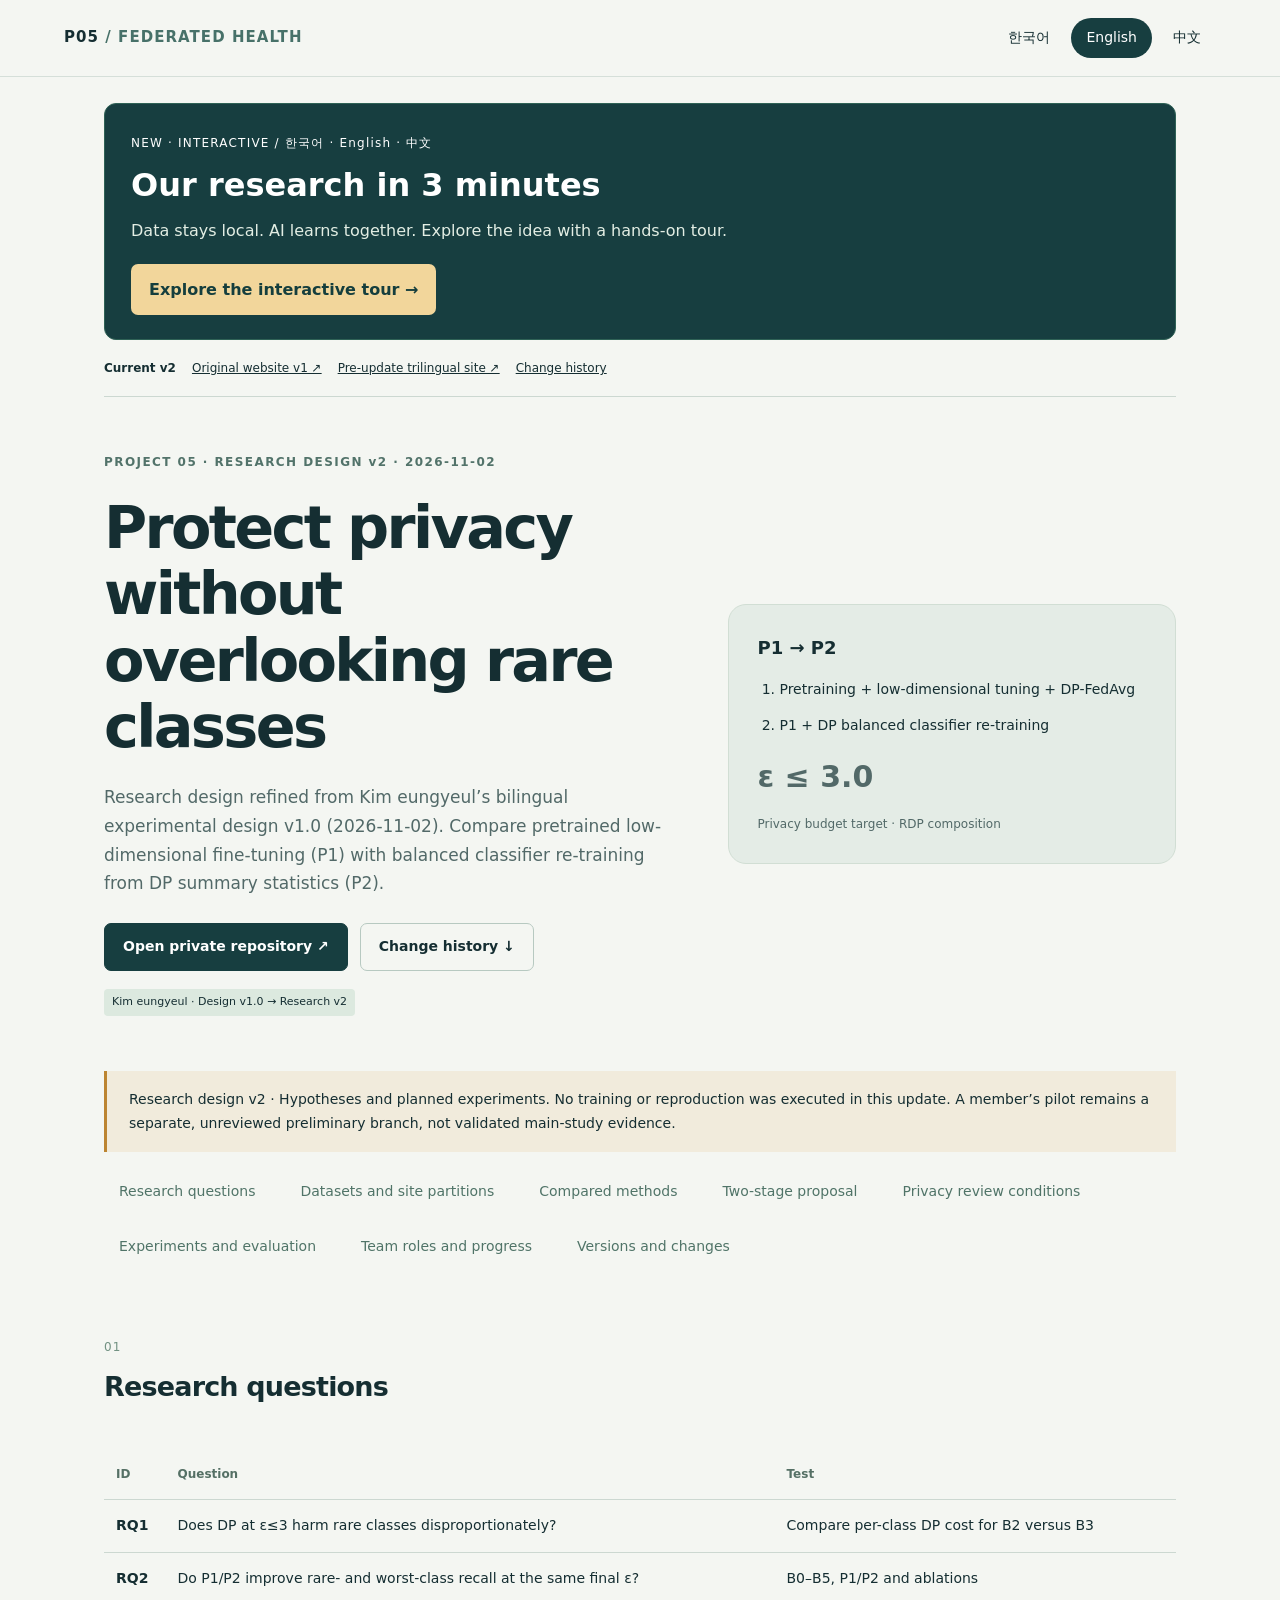
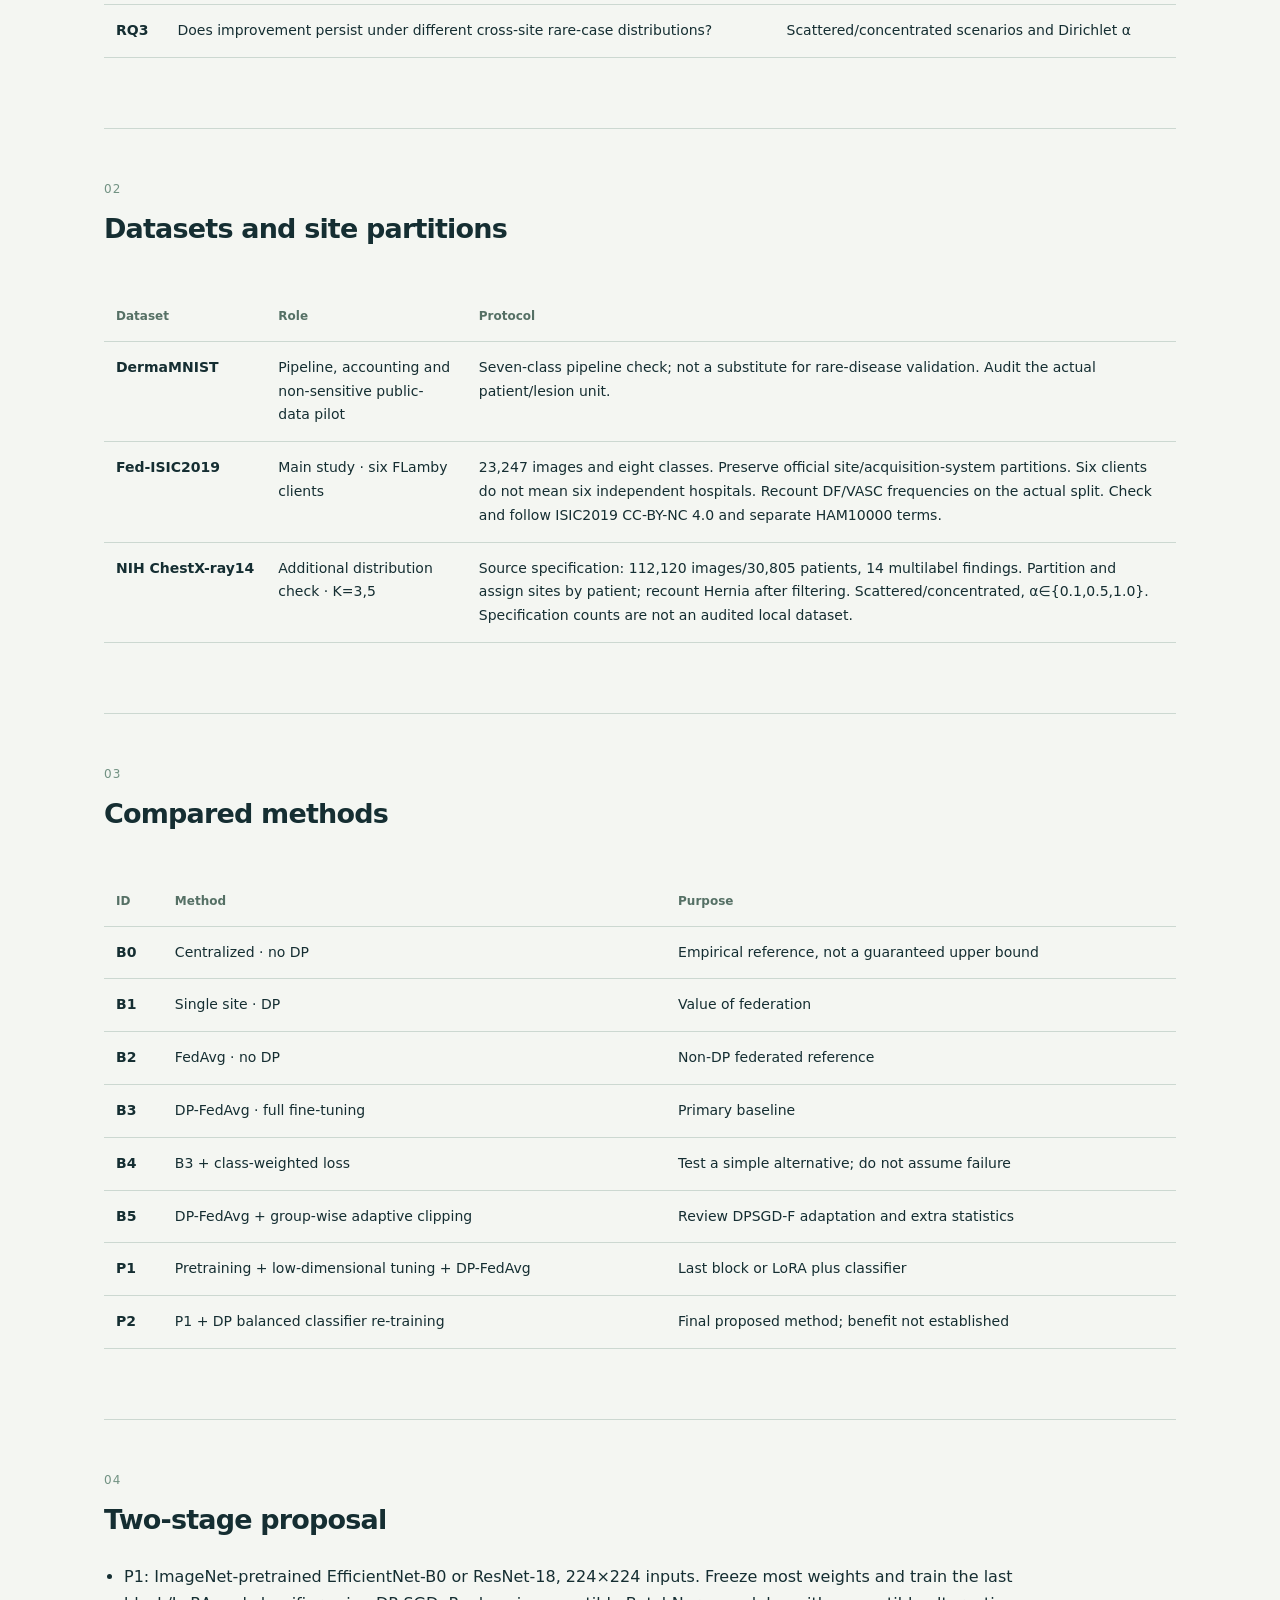
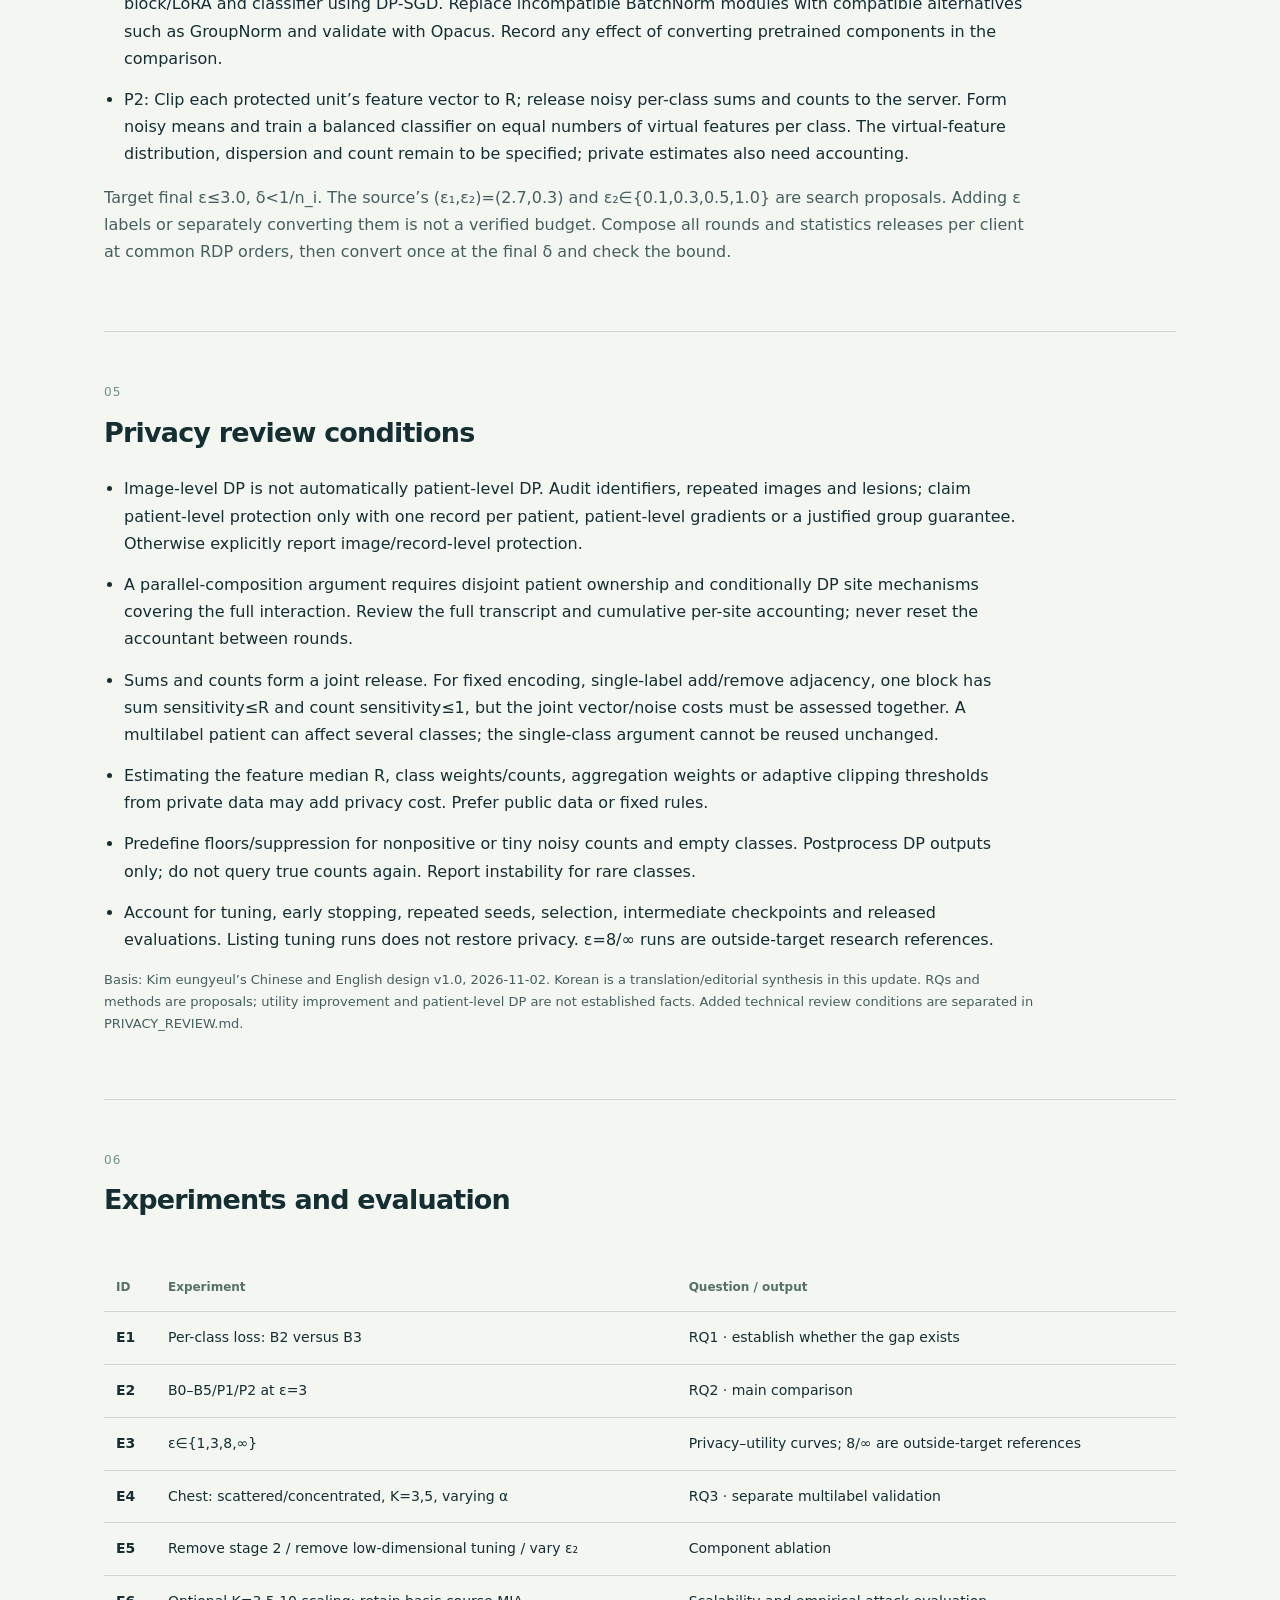
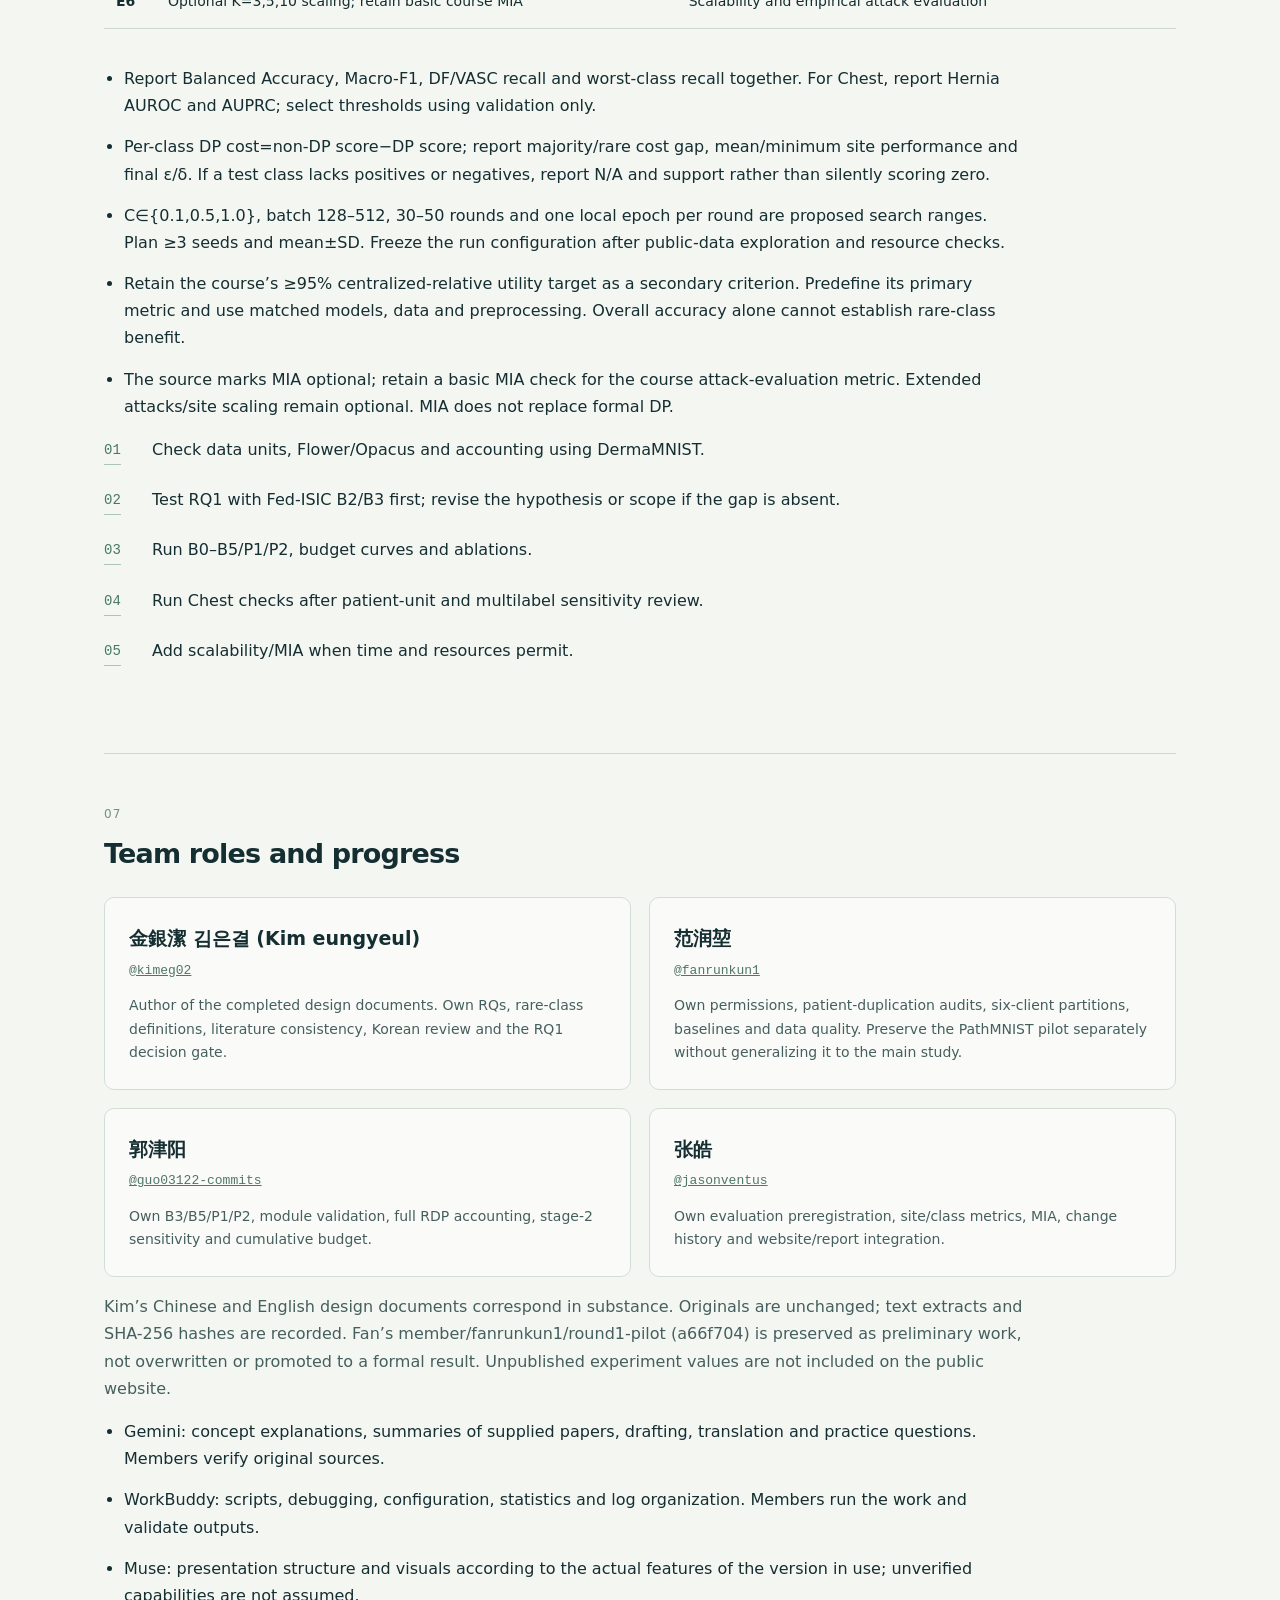
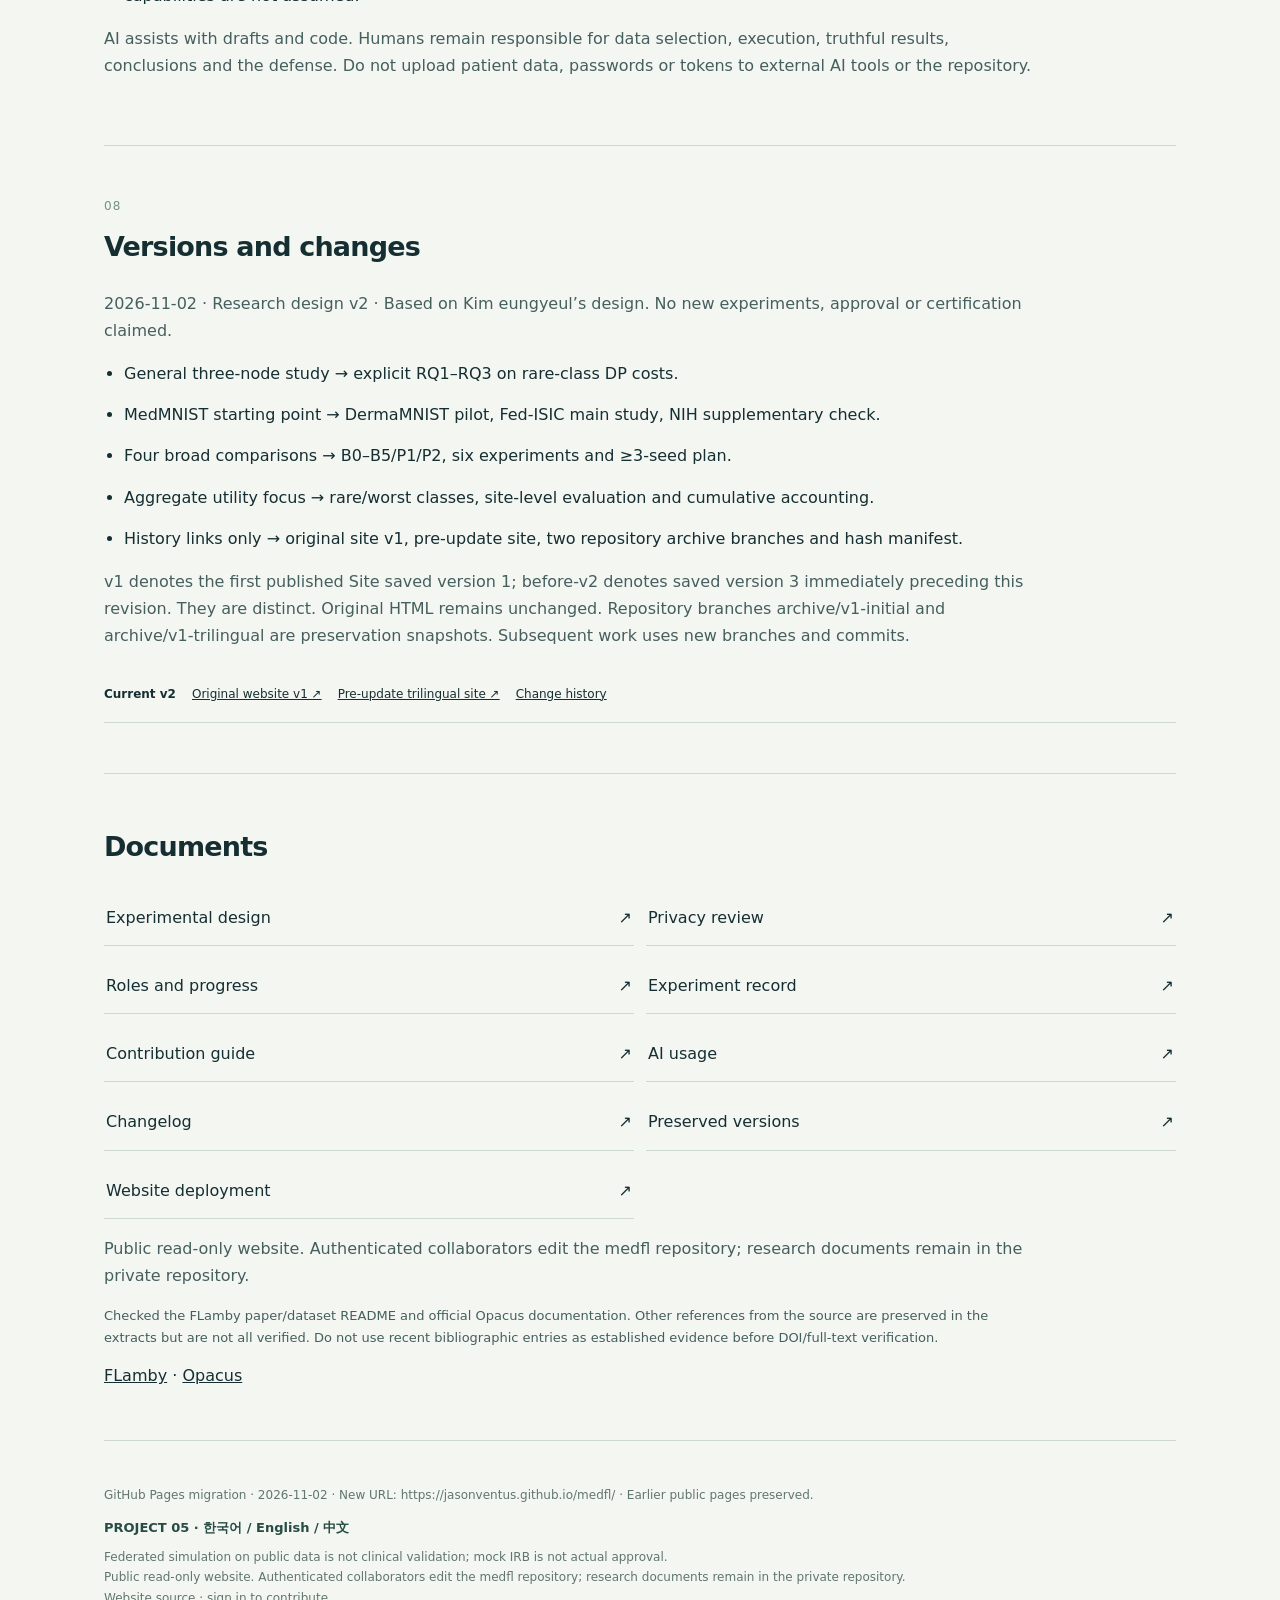
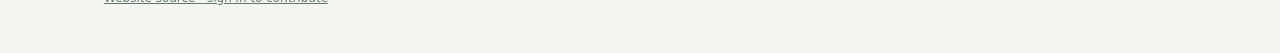
==== commit 636bff6c: "Update en.html" ====
--- a/en.html
+++ b/en.html
@@ -1,2 +1,2 @@
 <!doctype html><html translate="no" lang="en"><head><meta charset="utf-8"><meta name="google" content="notranslate"><meta name="viewport" content="width=device-width,initial-scale=1"><meta name="description" content="Research design refined from Kim eungyeul’s bilingual experimental design v1.0 (2026-11-02). Compare pretrained low-dimensional fine-tuning (P1) with balanced classifier re-training from DP summary statistics (P2)."><title>Project 05 v2 · Reducing rare-class loss in DP federated learning</title><style>*{box-sizing:border-box}html{scroll-behavior:smooth;scroll-padding-top:100px}body{margin:0;background:#f4f6f2;color:#152e32;font:16px/1.7 system-ui,-apple-system,BlinkMacSystemFont,"Segoe UI",sans-serif}a{color:inherit}a:focus-visible{outline:3px solid #e09b35;outline-offset:5px}header{position:sticky;top:0;z-index:5;background:#f4f6f2f5;border-bottom:1px solid #d5dfd9;padding:18px max(5vw,20px);display:flex;gap:20px;align-items:center;justify-content:space-between}.brand{font-size:15px;font-weight:750;text-decoration:none;letter-spacing:.07em}.brand span{color:#477169}nav{display:flex;gap:6px}nav a{padding:7px 14px;text-decoration:none;border:1px solid transparent;border-radius:30px;font-size:14px}nav a[aria-current=page]{background:#173e40;color:white}main{max-width:1200px;margin:auto;padding:0 5vw}.hero{display:grid;grid-template-columns:1.25fr 1fr;gap:65px;padding:80px 0 55px;align-items:center}.eyebrow{font-size:12px;color:#52736a;font-weight:750;letter-spacing:.12em}.hero h1{font-size:clamp(36px,4.6vw,66px);line-height:1.13;letter-spacing:-.045em;margin:22px 0}.hero p{color:#526968;max-width:580px;font-size:17px}.links{display:flex;flex-wrap:wrap;gap:12px;margin-top:25px}.button{display:inline-block;text-decoration:none;border-radius:7px;border:1px solid #b7c9c1;padding:11px 18px;font-size:14px;font-weight:650}.button.primary{background:#173e40;color:white;border-color:#173e40}.diagram{background:#e4ece6;border:1px solid #d1ded4;border-radius:18px;padding:28px}.diagram svg{display:block;width:100%;height:auto}.diagram p{font-size:13px;text-align:center;margin:12px 0 0}.notice{padding:17px 22px;border-left:3px solid #bc8532;background:#f1ebdc;font-size:14px}.metrics{display:grid;grid-template-columns:repeat(3,1fr);padding:30px 0;border-bottom:1px solid #ccd8d1}.metric{padding:5px 25px;border-right:1px solid #ccd8d1}.metric:first-child{padding-left:0}.metric:last-child{border:0}.metric strong{display:block;font-size:30px;line-height:1.25}.metric span{font-size:13px;color:#5e716b}.section{padding:50px 0;border-bottom:1px solid #ccd8d1}.section h2{font-size:27px;letter-spacing:-.03em;margin:0 0 20px}.section p{max-width:930px;color:#455f5e}.section-num{color:#729283;font-size:12px;display:block;letter-spacing:.1em;margin-bottom:7px}.team{display:grid;grid-template-columns:repeat(2,1fr);gap:18px}.person{padding:24px;border:1px solid #d2ddd5;border-radius:10px;background:#fafbf8}.person h3{margin:0;font-size:19px}.person .handle{font:13px/1.5 ui-monospace,monospace;color:#50756b}.person p{font-size:14px;margin:12px 0 0}.person small{display:block;color:#6b7d74;margin-top:10px}.flow{counter-reset:n;list-style:none;padding:0}.flow li{counter-increment:n;position:relative;padding:0 0 23px 48px;max-width:900px}.flow li:before{content:counter(n,decimal-leading-zero);position:absolute;left:0;top:0;font:14px/28px ui-monospace,monospace;color:#487864;border-bottom:1px solid #acc5b5}.tool-list{padding-left:20px}.tool-list li{margin:14px 0;max-width:900px}.docs{display:grid;grid-template-columns:repeat(2,1fr);gap:12px}.doc{display:flex;justify-content:space-between;gap:10px;border-bottom:1px solid #ccd8d1;padding:14px 2px;text-decoration:none}.doc:hover{color:#14755a}.access{font-size:13px;color:#61786e}.prompt{white-space:pre-wrap;word-break:break-word;background:#e8eee7;border:1px solid #d0ddd0;border-radius:8px;padding:22px;font:14px/1.8 system-ui}.footer{max-width:1200px;margin:auto;padding:32px 5vw 45px;color:#60766e;font-size:12px}.footer strong{display:block;color:#274c43;font-size:13px;margin-bottom:8px}@media(max-width:760px){header{padding:13px 18px;gap:6px}.brand{font-size:12px;letter-spacing:0}nav a{padding:6px 9px;font-size:12px}.hero{grid-template-columns:1fr;gap:25px;padding:40px 0 30px}.diagram{padding:15px}.hero h1{font-size:40px}.team,.docs{grid-template-columns:1fr}.metric{padding:5px 10px}.metric strong{font-size:25px}.metric span{font-size:11px}.section{padding:35px 0}.section h2{font-size:24px}}@media(prefers-reduced-motion:reduce){html{scroll-behavior:auto}}
-[lang=ko] h1,[lang=ko] h2{word-break:keep-all}.versionbar{display:flex;flex-wrap:wrap;gap:16px;font-size:12px;padding:18px 0;border-bottom:1px solid #ccd8d1}.tablewrap{overflow-x:auto}table{width:100%;border-collapse:collapse;font-size:14px;margin:20px 0}th,td{text-align:left;vertical-align:top;padding:14px 12px;border-bottom:1px solid #ccd8d1}th{color:#557065;font-size:12px}td:first-child{font-weight:650;white-space:nowrap}.hero{padding-top:55px}.versionpill{font-size:11px;display:inline-block;background:#dce9df;border-radius:4px;padding:4px 8px;margin-top:18px}.diagram h3{font-size:18px;margin:0 0 10px}.diagram ol{padding-left:22px;font-size:14px}.diagram li{margin:12px 0}.toc{display:flex;flex-wrap:wrap;gap:15px;font-size:13px;padding:20px 0}.toc a{color:#507468}.source-note{font-size:13px;color:#60766e}.diagram .budget{font-size:30px;text-align:left;font-weight:700}.diagram .sub{font-size:12px;text-align:left}@media(max-width:760px){.hero h1{font-size:36px}th,td{padding:12px 8px;font-size:12px}.versionbar{gap:10px}.brand span{display:none}}</style></head><body><header><a class="brand" href="en.html">P05 <span>/ FEDERATED HEALTH</span></a><nav aria-label="Language / 언어 / 语言"><a lang="ko" href="index.html">한국어</a><a lang="en" href="en.html" aria-current="page">English</a><a lang="zh" href="zh.html">中文</a></nav></header><main><div class="versionbar"><strong>Current v2</strong><a href="versions/v1/en.html">Original website v1 ↗</a><a href="versions/before-v2/en.html">Pre-update trilingual site ↗</a><a href="#changes">Change history</a></div><section class="hero"><div><div class="eyebrow">PROJECT 05 · RESEARCH DESIGN v2 · 2026-11-02</div><h1>Protect privacy without overlooking rare classes</h1><p>Research design refined from Kim eungyeul’s bilingual experimental design v1.0 (2026-11-02). Compare pretrained low-dimensional fine-tuning (P1) with balanced classifier re-training from DP summary statistics (P2).</p><div class="links"><a class="button primary" href="https://github.com/jasonventus/healthcare-ai-project05/tree/codex/trilingual-collaboration">Open private repository ↗</a><a class="button" href="#changes">Change history ↓</a></div><span class="versionpill">Kim eungyeul · Design v1.0 → Research v2</span></div><div class="diagram"><h3>P1 → P2</h3><ol><li>Pretraining + low-dimensional tuning + DP-FedAvg</li><li>P1 + DP balanced classifier re-training</li></ol><p class="budget">ε ≤ 3.0</p><p class="sub">Privacy budget target · RDP composition</p></div></section><div class="notice" role="note">Research design v2 · Hypotheses and planned experiments. No training or reproduction was executed in this update. A member’s pilot remains a separate, unreviewed preliminary branch, not validated main-study evidence.</div><nav class="toc" aria-label="Contents"><a href="#s0">Research questions</a><a href="#s1">Datasets and site partitions</a><a href="#s2">Compared methods</a><a href="#s3">Two-stage proposal</a><a href="#s4">Privacy review conditions</a><a href="#s5">Experiments and evaluation</a><a href="#s6">Team roles and progress</a><a href="#changes">Versions and changes</a></nav><section class="section" id="s0"><span class="section-num">01</span><h2>Research questions</h2><div class="tablewrap"><table><thead><tr><th>ID</th><th>Question</th><th>Test</th></tr></thead><tbody><tr><td>RQ1</td><td>Does DP at ε≤3 harm rare classes disproportionately?</td><td>Compare per-class DP cost for B2 versus B3</td></tr><tr><td>RQ2</td><td>Do P1/P2 improve rare- and worst-class recall at the same final ε?</td><td>B0–B5, P1/P2 and ablations</td></tr><tr><td>RQ3</td><td>Does improvement persist under different cross-site rare-case distributions?</td><td>Scattered/concentrated scenarios and Dirichlet α</td></tr></tbody></table></div></section><section class="section" id="s1"><span class="section-num">02</span><h2>Datasets and site partitions</h2><div class="tablewrap"><table><thead><tr><th>Dataset</th><th>Role</th><th>Protocol</th></tr></thead><tbody><tr><td>DermaMNIST</td><td>Pipeline, accounting and non-sensitive public-data pilot</td><td>Seven-class pipeline check; not a substitute for rare-disease validation. Audit the actual patient/lesion unit.</td></tr><tr><td>Fed-ISIC2019</td><td>Main study · six FLamby clients</td><td>23,247 images and eight classes. Preserve official site/acquisition-system partitions. Six clients do not mean six independent hospitals. Recount DF/VASC frequencies on the actual split. Check and follow ISIC2019 CC-BY-NC 4.0 and separate HAM10000 terms.</td></tr><tr><td>NIH ChestX-ray14</td><td>Additional distribution check · K=3,5</td><td>Source specification: 112,120 images/30,805 patients, 14 multilabel findings. Partition and assign sites by patient; recount Hernia after filtering. Scattered/concentrated, α∈{0.1,0.5,1.0}. Specification counts are not an audited local dataset.</td></tr></tbody></table></div></section><section class="section" id="s2"><span class="section-num">03</span><h2>Compared methods</h2><div class="tablewrap"><table><thead><tr><th>ID</th><th>Method</th><th>Purpose</th></tr></thead><tbody><tr><td>B0</td><td>Centralized · no DP</td><td>Empirical reference, not a guaranteed upper bound</td></tr><tr><td>B1</td><td>Single site · DP</td><td>Value of federation</td></tr><tr><td>B2</td><td>FedAvg · no DP</td><td>Non-DP federated reference</td></tr><tr><td>B3</td><td>DP-FedAvg · full fine-tuning</td><td>Primary baseline</td></tr><tr><td>B4</td><td>B3 + class-weighted loss</td><td>Test a simple alternative; do not assume failure</td></tr><tr><td>B5</td><td>DP-FedAvg + group-wise adaptive clipping</td><td>Review DPSGD-F adaptation and extra statistics</td></tr><tr><td>P1</td><td>Pretraining + low-dimensional tuning + DP-FedAvg</td><td>Last block or LoRA plus classifier</td></tr><tr><td>P2</td><td>P1 + DP balanced classifier re-training</td><td>Final proposed method; benefit not established</td></tr></tbody></table></div></section><section class="section" id="s3"><span class="section-num">04</span><h2>Two-stage proposal</h2><ul class="tool-list"><li>P1: ImageNet-pretrained EfficientNet-B0 or ResNet-18, 224×224 inputs. Freeze most weights and train the last block/LoRA and classifier using DP-SGD. Replace incompatible BatchNorm modules with compatible alternatives such as GroupNorm and validate with Opacus. Record any effect of converting pretrained components in the comparison.</li><li>P2: Clip each protected unit’s feature vector to R; release noisy per-class sums and counts to the server. Form noisy means and train a balanced classifier on equal numbers of virtual features per class. The virtual-feature distribution, dispersion and count remain to be specified; private estimates also need accounting.</li></ul><p>Target final ε≤3.0, δ&lt;1/n_i. The source’s (ε₁,ε₂)=(2.7,0.3) and ε₂∈{0.1,0.3,0.5,1.0} are search proposals. Adding ε labels or separately converting them is not a verified budget. Compose all rounds and statistics releases per client at common RDP orders, then convert once at the final δ and check the bound.</p></section><section class="section" id="s4"><span class="section-num">05</span><h2>Privacy review conditions</h2><ul class="tool-list"><li>Image-level DP is not automatically patient-level DP. Audit identifiers, repeated images and lesions; claim patient-level protection only with one record per patient, patient-level gradients or a justified group guarantee. Otherwise explicitly report image/record-level protection.</li><li>A parallel-composition argument requires disjoint patient ownership and conditionally DP site mechanisms covering the full interaction. Review the full transcript and cumulative per-site accounting; never reset the accountant between rounds.</li><li>Sums and counts form a joint release. For fixed encoding, single-label add/remove adjacency, one block has sum sensitivity≤R and count sensitivity≤1, but the joint vector/noise costs must be assessed together. A multilabel patient can affect several classes; the single-class argument cannot be reused unchanged.</li><li>Estimating the feature median R, class weights/counts, aggregation weights or adaptive clipping thresholds from private data may add privacy cost. Prefer public data or fixed rules.</li><li>Predefine floors/suppression for nonpositive or tiny noisy counts and empty classes. Postprocess DP outputs only; do not query true counts again. Report instability for rare classes.</li><li>Account for tuning, early stopping, repeated seeds, selection, intermediate checkpoints and released evaluations. Listing tuning runs does not restore privacy. ε=8/∞ runs are outside-target research references.</li></ul><p class="source-note">Basis: Kim eungyeul’s Chinese and English design v1.0, 2026-11-02. Korean is a translation/editorial synthesis in this update. RQs and methods are proposals; utility improvement and patient-level DP are not established facts. Added technical review conditions are separated in PRIVACY_REVIEW.md.</p></section><section class="section" id="s5"><span class="section-num">06</span><h2>Experiments and evaluation</h2><div class="tablewrap"><table><thead><tr><th>ID</th><th>Experiment</th><th>Question / output</th></tr></thead><tbody><tr><td>E1</td><td>Per-class loss: B2 versus B3</td><td>RQ1 · establish whether the gap exists</td></tr><tr><td>E2</td><td>B0–B5/P1/P2 at ε=3</td><td>RQ2 · main comparison</td></tr><tr><td>E3</td><td>ε∈{1,3,8,∞}</td><td>Privacy–utility curves; 8/∞ are outside-target references</td></tr><tr><td>E4</td><td>Chest: scattered/concentrated, K=3,5, varying α</td><td>RQ3 · separate multilabel validation</td></tr><tr><td>E5</td><td>Remove stage 2 / remove low-dimensional tuning / vary ε₂</td><td>Component ablation</td></tr><tr><td>E6</td><td>Optional K=3,5,10 scaling; retain basic course MIA</td><td>Scalability and empirical attack evaluation</td></tr></tbody></table></div><ul class="tool-list"><li>Report Balanced Accuracy, Macro-F1, DF/VASC recall and worst-class recall together. For Chest, report Hernia AUROC and AUPRC; select thresholds using validation only.</li><li>Per-class DP cost=non-DP score−DP score; report majority/rare cost gap, mean/minimum site performance and final ε/δ. If a test class lacks positives or negatives, report N/A and support rather than silently scoring zero.</li><li>C∈{0.1,0.5,1.0}, batch 128–512, 30–50 rounds and one local epoch per round are proposed search ranges. Plan ≥3 seeds and mean±SD. Freeze the run configuration after public-data exploration and resource checks.</li><li>Retain the course’s ≥95% centralized-relative utility target as a secondary criterion. Predefine its primary metric and use matched models, data and preprocessing. Overall accuracy alone cannot establish rare-class benefit.</li><li>The source marks MIA optional; retain a basic MIA check for the course attack-evaluation metric. Extended attacks/site scaling remain optional. MIA does not replace formal DP.</li></ul><ol class="flow"><li>Check data units, Flower/Opacus and accounting using DermaMNIST.</li><li>Test RQ1 with Fed-ISIC B2/B3 first; revise the hypothesis or scope if the gap is absent.</li><li>Run B0–B5/P1/P2, budget curves and ablations.</li><li>Run Chest checks after patient-unit and multilabel sensitivity review.</li><li>Add scalability/MIA when time and resources permit.</li></ol></section><section class="section" id="s6"><span class="section-num">07</span><h2>Team roles and progress</h2><div class="team"><article class="person"><h3>金銀潔 김은결 (Kim eungyeul)</h3><a class="handle" href="https://github.com/kimeg02">@kimeg02</a><p>Author of the completed design documents. Own RQs, rare-class definitions, literature consistency, Korean review and the RQ1 decision gate.</p></article><article class="person"><h3>范润堃</h3><a class="handle" href="https://github.com/fanrunkun1">@fanrunkun1</a><p>Own permissions, patient-duplication audits, six-client partitions, baselines and data quality. Preserve the PathMNIST pilot separately without generalizing it to the main study.</p></article><article class="person"><h3>郭津阳</h3><a class="handle" href="https://github.com/guo03122-commits">@guo03122-commits</a><p>Own B3/B5/P1/P2, module validation, full RDP accounting, stage-2 sensitivity and cumulative budget.</p></article><article class="person"><h3>张皓</h3><a class="handle" href="https://github.com/jasonventus">@jasonventus</a><p>Own evaluation preregistration, site/class metrics, MIA, change history and website/report integration.</p></article></div><p>Kim’s Chinese and English design documents correspond in substance. Originals are unchanged; text extracts and SHA-256 hashes are recorded. Fan’s member/fanrunkun1/round1-pilot (a66f704) is preserved as preliminary work, not overwritten or promoted to a formal result. Unpublished experiment values are not included on the public website.</p><ul class="tool-list"><li>Gemini: concept explanations, summaries of supplied papers, drafting, translation and practice questions. Members verify original sources.</li><li>WorkBuddy: scripts, debugging, configuration, statistics and log organization. Members run the work and validate outputs.</li><li>Muse: presentation structure and visuals according to the actual features of the version in use; unverified capabilities are not assumed.</li></ul><p>AI assists with drafts and code. Humans remain responsible for data selection, execution, truthful results, conclusions and the defense. Do not upload patient data, passwords or tokens to external AI tools or the repository.</p></section><section class="section" id="changes"><span class="section-num">08</span><h2>Versions and changes</h2><p>2026-11-02 · Research design v2 · Based on Kim eungyeul’s design. No new experiments, approval or certification claimed.</p><ul class="tool-list"><li>General three-node study → explicit RQ1–RQ3 on rare-class DP costs.</li><li>MedMNIST starting point → DermaMNIST pilot, Fed-ISIC main study, NIH supplementary check.</li><li>Four broad comparisons → B0–B5/P1/P2, six experiments and ≥3-seed plan.</li><li>Aggregate utility focus → rare/worst classes, site-level evaluation and cumulative accounting.</li><li>History links only → original site v1, pre-update site, two repository archive branches and hash manifest.</li></ul><p>v1 denotes the first published Site saved version 1; before-v2 denotes saved version 3 immediately preceding this revision. They are distinct. Original HTML remains unchanged. Repository branches archive/v1-initial and archive/v1-trilingual are preservation snapshots. Subsequent work uses new branches and commits.</p><div class="versionbar"><strong>Current v2</strong><a href="versions/v1/en.html">Original website v1 ↗</a><a href="versions/before-v2/en.html">Pre-update trilingual site ↗</a><a href="#changes">Change history</a></div></section><section class="section"><h2>Documents</h2><div class="docs"><a class="doc" href="https://github.com/jasonventus/healthcare-ai-project05/blob/codex/trilingual-collaboration/RESEARCH_DESIGN.md#en"><span>Experimental design</span><span aria-hidden="true">↗</span></a><a class="doc" href="https://github.com/jasonventus/healthcare-ai-project05/blob/codex/trilingual-collaboration/PRIVACY_REVIEW.md#en"><span>Privacy review</span><span aria-hidden="true">↗</span></a><a class="doc" href="https://github.com/jasonventus/healthcare-ai-project05/blob/codex/trilingual-collaboration/PROJECT_PLAN.md#en"><span>Roles and progress</span><span aria-hidden="true">↗</span></a><a class="doc" href="https://github.com/jasonventus/healthcare-ai-project05/blob/codex/trilingual-collaboration/EXPERIMENT_TEMPLATE.md#en"><span>Experiment record</span><span aria-hidden="true">↗</span></a><a class="doc" href="https://github.com/jasonventus/healthcare-ai-project05/blob/codex/trilingual-collaboration/CONTRIBUTING.md#en"><span>Contribution guide</span><span aria-hidden="true">↗</span></a><a class="doc" href="https://github.com/jasonventus/healthcare-ai-project05/blob/codex/trilingual-collaboration/AI_USAGE_LOG.md#en"><span>AI usage</span><span aria-hidden="true">↗</span></a><a class="doc" href="https://github.com/jasonventus/healthcare-ai-project05/blob/codex/trilingual-collaboration/CHANGELOG.md#en"><span>Changelog</span><span aria-hidden="true">↗</span></a><a class="doc" href="https://github.com/jasonventus/healthcare-ai-project05/blob/codex/trilingual-collaboration/VERSION_HISTORY.md#en"><span>Preserved versions</span><span aria-hidden="true">↗</span></a><a class="doc" href="https://github.com/jasonventus/healthcare-ai-project05/blob/codex/trilingual-collaboration/WEBSITE.md#en"><span>Website deployment</span><span aria-hidden="true">↗</span></a></div><p>Public read-only website. Authenticated collaborators edit the medfl repository; research documents remain in the private repository.</p><p class="source-note">Checked the FLamby paper/dataset README and official Opacus documentation. Other references from the source are preserved in the extracts but are not all verified. Do not use recent bibliographic entries as established evidence before DOI/full-text verification.</p><a href="https://github.com/owkin/FLamby/blob/main/flamby/datasets/fed_isic2019/README.md">FLamby</a> · <a href="https://opacus.ai/api/privacy_engine.html">Opacus</a></section></main><footer class="footer"><p>GitHub Pages migration · 2026-11-02 · New URL: https://jasonventus.github.io/medfl/ · Earlier public pages preserved.</p><strong>PROJECT 05 · 한국어 / English / 中文</strong>Federated simulation on public data is not clinical validation; mock IRB is not actual approval.<br>Public read-only website. Authenticated collaborators edit the medfl repository; research documents remain in the private repository.<br><a href="https://github.com/jasonventus/medfl">Website source · sign in to contribute</a></footer></body></html>
+[lang=ko] h1,[lang=ko] h2{word-break:keep-all}.versionbar{display:flex;flex-wrap:wrap;gap:16px;font-size:12px;padding:18px 0;border-bottom:1px solid #ccd8d1}.tablewrap{overflow-x:auto}table{width:100%;border-collapse:collapse;font-size:14px;margin:20px 0}th,td{text-align:left;vertical-align:top;padding:14px 12px;border-bottom:1px solid #ccd8d1}th{color:#557065;font-size:12px}td:first-child{font-weight:650;white-space:nowrap}.hero{padding-top:55px}.versionpill{font-size:11px;display:inline-block;background:#dce9df;border-radius:4px;padding:4px 8px;margin-top:18px}.diagram h3{font-size:18px;margin:0 0 10px}.diagram ol{padding-left:22px;font-size:14px}.diagram li{margin:12px 0}.toc{display:flex;flex-wrap:wrap;gap:15px;font-size:13px;padding:20px 0}.toc a{color:#507468}.source-note{font-size:13px;color:#60766e}.diagram .budget{font-size:30px;text-align:left;font-weight:700}.diagram .sub{font-size:12px;text-align:left}@media(max-width:760px){.hero h1{font-size:36px}th,td{padding:12px 8px;font-size:12px}.versionbar{gap:10px}.brand span{display:none}}</style></head><body><header><a class="brand" href="en.html">P05 <span>/ FEDERATED HEALTH</span></a><nav aria-label="Language / 언어 / 语言"><a lang="ko" href="index.html">한국어</a><a lang="en" href="en.html" aria-current="page">English</a><a lang="zh" href="zh.html">中文</a></nav></header><main><aside id="public-explainer" style="margin:26px 0 0;padding:24px 26px;background:#173e40;color:#fff;border-radius:12px;border:1px solid #2f6256"><span style="font-size:12px;letter-spacing:.1em">NEW · INTERACTIVE / 한국어 · English · 中文</span><h2 style="font-size:clamp(23px,3vw,32px);line-height:1.3;margin:10px 0">Our research in 3 minutes</h2><p style="margin:8px 0 20px;color:#e3eee4">Data stays local. AI learns together. Explore the idea with a hands-on tour.</p><a href="explain.html?lang=en" style="display:inline-block;background:#f2d69b;color:#153e3d;padding:12px 18px;border-radius:7px;font-weight:750;text-decoration:none">Explore the interactive tour →</a></aside><div class="versionbar"><strong>Current v2</strong><a href="versions/v1/en.html">Original website v1 ↗</a><a href="versions/before-v2/en.html">Pre-update trilingual site ↗</a><a href="#changes">Change history</a></div><section class="hero"><div><div class="eyebrow">PROJECT 05 · RESEARCH DESIGN v2 · 2026-11-02</div><h1>Protect privacy without overlooking rare classes</h1><p>Research design refined from Kim eungyeul’s bilingual experimental design v1.0 (2026-11-02). Compare pretrained low-dimensional fine-tuning (P1) with balanced classifier re-training from DP summary statistics (P2).</p><div class="links"><a class="button primary" href="https://github.com/jasonventus/healthcare-ai-project05/tree/codex/trilingual-collaboration">Open private repository ↗</a><a class="button" href="#changes">Change history ↓</a></div><span class="versionpill">Kim eungyeul · Design v1.0 → Research v2</span></div><div class="diagram"><h3>P1 → P2</h3><ol><li>Pretraining + low-dimensional tuning + DP-FedAvg</li><li>P1 + DP balanced classifier re-training</li></ol><p class="budget">ε ≤ 3.0</p><p class="sub">Privacy budget target · RDP composition</p></div></section><div class="notice" role="note">Research design v2 · Hypotheses and planned experiments. No training or reproduction was executed in this update. A member’s pilot remains a separate, unreviewed preliminary branch, not validated main-study evidence.</div><nav class="toc" aria-label="Contents"><a href="#s0">Research questions</a><a href="#s1">Datasets and site partitions</a><a href="#s2">Compared methods</a><a href="#s3">Two-stage proposal</a><a href="#s4">Privacy review conditions</a><a href="#s5">Experiments and evaluation</a><a href="#s6">Team roles and progress</a><a href="#changes">Versions and changes</a></nav><section class="section" id="s0"><span class="section-num">01</span><h2>Research questions</h2><div class="tablewrap"><table><thead><tr><th>ID</th><th>Question</th><th>Test</th></tr></thead><tbody><tr><td>RQ1</td><td>Does DP at ε≤3 harm rare classes disproportionately?</td><td>Compare per-class DP cost for B2 versus B3</td></tr><tr><td>RQ2</td><td>Do P1/P2 improve rare- and worst-class recall at the same final ε?</td><td>B0–B5, P1/P2 and ablations</td></tr><tr><td>RQ3</td><td>Does improvement persist under different cross-site rare-case distributions?</td><td>Scattered/concentrated scenarios and Dirichlet α</td></tr></tbody></table></div></section><section class="section" id="s1"><span class="section-num">02</span><h2>Datasets and site partitions</h2><div class="tablewrap"><table><thead><tr><th>Dataset</th><th>Role</th><th>Protocol</th></tr></thead><tbody><tr><td>DermaMNIST</td><td>Pipeline, accounting and non-sensitive public-data pilot</td><td>Seven-class pipeline check; not a substitute for rare-disease validation. Audit the actual patient/lesion unit.</td></tr><tr><td>Fed-ISIC2019</td><td>Main study · six FLamby clients</td><td>23,247 images and eight classes. Preserve official site/acquisition-system partitions. Six clients do not mean six independent hospitals. Recount DF/VASC frequencies on the actual split. Check and follow ISIC2019 CC-BY-NC 4.0 and separate HAM10000 terms.</td></tr><tr><td>NIH ChestX-ray14</td><td>Additional distribution check · K=3,5</td><td>Source specification: 112,120 images/30,805 patients, 14 multilabel findings. Partition and assign sites by patient; recount Hernia after filtering. Scattered/concentrated, α∈{0.1,0.5,1.0}. Specification counts are not an audited local dataset.</td></tr></tbody></table></div></section><section class="section" id="s2"><span class="section-num">03</span><h2>Compared methods</h2><div class="tablewrap"><table><thead><tr><th>ID</th><th>Method</th><th>Purpose</th></tr></thead><tbody><tr><td>B0</td><td>Centralized · no DP</td><td>Empirical reference, not a guaranteed upper bound</td></tr><tr><td>B1</td><td>Single site · DP</td><td>Value of federation</td></tr><tr><td>B2</td><td>FedAvg · no DP</td><td>Non-DP federated reference</td></tr><tr><td>B3</td><td>DP-FedAvg · full fine-tuning</td><td>Primary baseline</td></tr><tr><td>B4</td><td>B3 + class-weighted loss</td><td>Test a simple alternative; do not assume failure</td></tr><tr><td>B5</td><td>DP-FedAvg + group-wise adaptive clipping</td><td>Review DPSGD-F adaptation and extra statistics</td></tr><tr><td>P1</td><td>Pretraining + low-dimensional tuning + DP-FedAvg</td><td>Last block or LoRA plus classifier</td></tr><tr><td>P2</td><td>P1 + DP balanced classifier re-training</td><td>Final proposed method; benefit not established</td></tr></tbody></table></div></section><section class="section" id="s3"><span class="section-num">04</span><h2>Two-stage proposal</h2><ul class="tool-list"><li>P1: ImageNet-pretrained EfficientNet-B0 or ResNet-18, 224×224 inputs. Freeze most weights and train the last block/LoRA and classifier using DP-SGD. Replace incompatible BatchNorm modules with compatible alternatives such as GroupNorm and validate with Opacus. Record any effect of converting pretrained components in the comparison.</li><li>P2: Clip each protected unit’s feature vector to R; release noisy per-class sums and counts to the server. Form noisy means and train a balanced classifier on equal numbers of virtual features per class. The virtual-feature distribution, dispersion and count remain to be specified; private estimates also need accounting.</li></ul><p>Target final ε≤3.0, δ&lt;1/n_i. The source’s (ε₁,ε₂)=(2.7,0.3) and ε₂∈{0.1,0.3,0.5,1.0} are search proposals. Adding ε labels or separately converting them is not a verified budget. Compose all rounds and statistics releases per client at common RDP orders, then convert once at the final δ and check the bound.</p></section><section class="section" id="s4"><span class="section-num">05</span><h2>Privacy review conditions</h2><ul class="tool-list"><li>Image-level DP is not automatically patient-level DP. Audit identifiers, repeated images and lesions; claim patient-level protection only with one record per patient, patient-level gradients or a justified group guarantee. Otherwise explicitly report image/record-level protection.</li><li>A parallel-composition argument requires disjoint patient ownership and conditionally DP site mechanisms covering the full interaction. Review the full transcript and cumulative per-site accounting; never reset the accountant between rounds.</li><li>Sums and counts form a joint release. For fixed encoding, single-label add/remove adjacency, one block has sum sensitivity≤R and count sensitivity≤1, but the joint vector/noise costs must be assessed together. A multilabel patient can affect several classes; the single-class argument cannot be reused unchanged.</li><li>Estimating the feature median R, class weights/counts, aggregation weights or adaptive clipping thresholds from private data may add privacy cost. Prefer public data or fixed rules.</li><li>Predefine floors/suppression for nonpositive or tiny noisy counts and empty classes. Postprocess DP outputs only; do not query true counts again. Report instability for rare classes.</li><li>Account for tuning, early stopping, repeated seeds, selection, intermediate checkpoints and released evaluations. Listing tuning runs does not restore privacy. ε=8/∞ runs are outside-target research references.</li></ul><p class="source-note">Basis: Kim eungyeul’s Chinese and English design v1.0, 2026-11-02. Korean is a translation/editorial synthesis in this update. RQs and methods are proposals; utility improvement and patient-level DP are not established facts. Added technical review conditions are separated in PRIVACY_REVIEW.md.</p></section><section class="section" id="s5"><span class="section-num">06</span><h2>Experiments and evaluation</h2><div class="tablewrap"><table><thead><tr><th>ID</th><th>Experiment</th><th>Question / output</th></tr></thead><tbody><tr><td>E1</td><td>Per-class loss: B2 versus B3</td><td>RQ1 · establish whether the gap exists</td></tr><tr><td>E2</td><td>B0–B5/P1/P2 at ε=3</td><td>RQ2 · main comparison</td></tr><tr><td>E3</td><td>ε∈{1,3,8,∞}</td><td>Privacy–utility curves; 8/∞ are outside-target references</td></tr><tr><td>E4</td><td>Chest: scattered/concentrated, K=3,5, varying α</td><td>RQ3 · separate multilabel validation</td></tr><tr><td>E5</td><td>Remove stage 2 / remove low-dimensional tuning / vary ε₂</td><td>Component ablation</td></tr><tr><td>E6</td><td>Optional K=3,5,10 scaling; retain basic course MIA</td><td>Scalability and empirical attack evaluation</td></tr></tbody></table></div><ul class="tool-list"><li>Report Balanced Accuracy, Macro-F1, DF/VASC recall and worst-class recall together. For Chest, report Hernia AUROC and AUPRC; select thresholds using validation only.</li><li>Per-class DP cost=non-DP score−DP score; report majority/rare cost gap, mean/minimum site performance and final ε/δ. If a test class lacks positives or negatives, report N/A and support rather than silently scoring zero.</li><li>C∈{0.1,0.5,1.0}, batch 128–512, 30–50 rounds and one local epoch per round are proposed search ranges. Plan ≥3 seeds and mean±SD. Freeze the run configuration after public-data exploration and resource checks.</li><li>Retain the course’s ≥95% centralized-relative utility target as a secondary criterion. Predefine its primary metric and use matched models, data and preprocessing. Overall accuracy alone cannot establish rare-class benefit.</li><li>The source marks MIA optional; retain a basic MIA check for the course attack-evaluation metric. Extended attacks/site scaling remain optional. MIA does not replace formal DP.</li></ul><ol class="flow"><li>Check data units, Flower/Opacus and accounting using DermaMNIST.</li><li>Test RQ1 with Fed-ISIC B2/B3 first; revise the hypothesis or scope if the gap is absent.</li><li>Run B0–B5/P1/P2, budget curves and ablations.</li><li>Run Chest checks after patient-unit and multilabel sensitivity review.</li><li>Add scalability/MIA when time and resources permit.</li></ol></section><section class="section" id="s6"><span class="section-num">07</span><h2>Team roles and progress</h2><div class="team"><article class="person"><h3>金銀潔 김은결 (Kim eungyeul)</h3><a class="handle" href="https://github.com/kimeg02">@kimeg02</a><p>Author of the completed design documents. Own RQs, rare-class definitions, literature consistency, Korean review and the RQ1 decision gate.</p></article><article class="person"><h3>范润堃</h3><a class="handle" href="https://github.com/fanrunkun1">@fanrunkun1</a><p>Own permissions, patient-duplication audits, six-client partitions, baselines and data quality. Preserve the PathMNIST pilot separately without generalizing it to the main study.</p></article><article class="person"><h3>郭津阳</h3><a class="handle" href="https://github.com/guo03122-commits">@guo03122-commits</a><p>Own B3/B5/P1/P2, module validation, full RDP accounting, stage-2 sensitivity and cumulative budget.</p></article><article class="person"><h3>张皓</h3><a class="handle" href="https://github.com/jasonventus">@jasonventus</a><p>Own evaluation preregistration, site/class metrics, MIA, change history and website/report integration.</p></article></div><p>Kim’s Chinese and English design documents correspond in substance. Originals are unchanged; text extracts and SHA-256 hashes are recorded. Fan’s member/fanrunkun1/round1-pilot (a66f704) is preserved as preliminary work, not overwritten or promoted to a formal result. Unpublished experiment values are not included on the public website.</p><ul class="tool-list"><li>Gemini: concept explanations, summaries of supplied papers, drafting, translation and practice questions. Members verify original sources.</li><li>WorkBuddy: scripts, debugging, configuration, statistics and log organization. Members run the work and validate outputs.</li><li>Muse: presentation structure and visuals according to the actual features of the version in use; unverified capabilities are not assumed.</li></ul><p>AI assists with drafts and code. Humans remain responsible for data selection, execution, truthful results, conclusions and the defense. Do not upload patient data, passwords or tokens to external AI tools or the repository.</p></section><section class="section" id="changes"><span class="section-num">08</span><h2>Versions and changes</h2><p>2026-11-02 · Research design v2 · Based on Kim eungyeul’s design. No new experiments, approval or certification claimed.</p><ul class="tool-list"><li>General three-node study → explicit RQ1–RQ3 on rare-class DP costs.</li><li>MedMNIST starting point → DermaMNIST pilot, Fed-ISIC main study, NIH supplementary check.</li><li>Four broad comparisons → B0–B5/P1/P2, six experiments and ≥3-seed plan.</li><li>Aggregate utility focus → rare/worst classes, site-level evaluation and cumulative accounting.</li><li>History links only → original site v1, pre-update site, two repository archive branches and hash manifest.</li></ul><p>v1 denotes the first published Site saved version 1; before-v2 denotes saved version 3 immediately preceding this revision. They are distinct. Original HTML remains unchanged. Repository branches archive/v1-initial and archive/v1-trilingual are preservation snapshots. Subsequent work uses new branches and commits.</p><div class="versionbar"><strong>Current v2</strong><a href="versions/v1/en.html">Original website v1 ↗</a><a href="versions/before-v2/en.html">Pre-update trilingual site ↗</a><a href="#changes">Change history</a></div></section><section class="section"><h2>Documents</h2><div class="docs"><a class="doc" href="https://github.com/jasonventus/healthcare-ai-project05/blob/codex/trilingual-collaboration/RESEARCH_DESIGN.md#en"><span>Experimental design</span><span aria-hidden="true">↗</span></a><a class="doc" href="https://github.com/jasonventus/healthcare-ai-project05/blob/codex/trilingual-collaboration/PRIVACY_REVIEW.md#en"><span>Privacy review</span><span aria-hidden="true">↗</span></a><a class="doc" href="https://github.com/jasonventus/healthcare-ai-project05/blob/codex/trilingual-collaboration/PROJECT_PLAN.md#en"><span>Roles and progress</span><span aria-hidden="true">↗</span></a><a class="doc" href="https://github.com/jasonventus/healthcare-ai-project05/blob/codex/trilingual-collaboration/EXPERIMENT_TEMPLATE.md#en"><span>Experiment record</span><span aria-hidden="true">↗</span></a><a class="doc" href="https://github.com/jasonventus/healthcare-ai-project05/blob/codex/trilingual-collaboration/CONTRIBUTING.md#en"><span>Contribution guide</span><span aria-hidden="true">↗</span></a><a class="doc" href="https://github.com/jasonventus/healthcare-ai-project05/blob/codex/trilingual-collaboration/AI_USAGE_LOG.md#en"><span>AI usage</span><span aria-hidden="true">↗</span></a><a class="doc" href="https://github.com/jasonventus/healthcare-ai-project05/blob/codex/trilingual-collaboration/CHANGELOG.md#en"><span>Changelog</span><span aria-hidden="true">↗</span></a><a class="doc" href="https://github.com/jasonventus/healthcare-ai-project05/blob/codex/trilingual-collaboration/VERSION_HISTORY.md#en"><span>Preserved versions</span><span aria-hidden="true">↗</span></a><a class="doc" href="https://github.com/jasonventus/healthcare-ai-project05/blob/codex/trilingual-collaboration/WEBSITE.md#en"><span>Website deployment</span><span aria-hidden="true">↗</span></a></div><p>Public read-only website. Authenticated collaborators edit the medfl repository; research documents remain in the private repository.</p><p class="source-note">Checked the FLamby paper/dataset README and official Opacus documentation. Other references from the source are preserved in the extracts but are not all verified. Do not use recent bibliographic entries as established evidence before DOI/full-text verification.</p><a href="https://github.com/owkin/FLamby/blob/main/flamby/datasets/fed_isic2019/README.md">FLamby</a> · <a href="https://opacus.ai/api/privacy_engine.html">Opacus</a></section></main><footer class="footer"><p>GitHub Pages migration · 2026-11-02 · New URL: https://jasonventus.github.io/medfl/ · Earlier public pages preserved.</p><strong>PROJECT 05 · 한국어 / English / 中文</strong>Federated simulation on public data is not clinical validation; mock IRB is not actual approval.<br>Public read-only website. Authenticated collaborators edit the medfl repository; research documents remain in the private repository.<br><a href="https://github.com/jasonventus/medfl">Website source · sign in to contribute</a></footer></body></html>
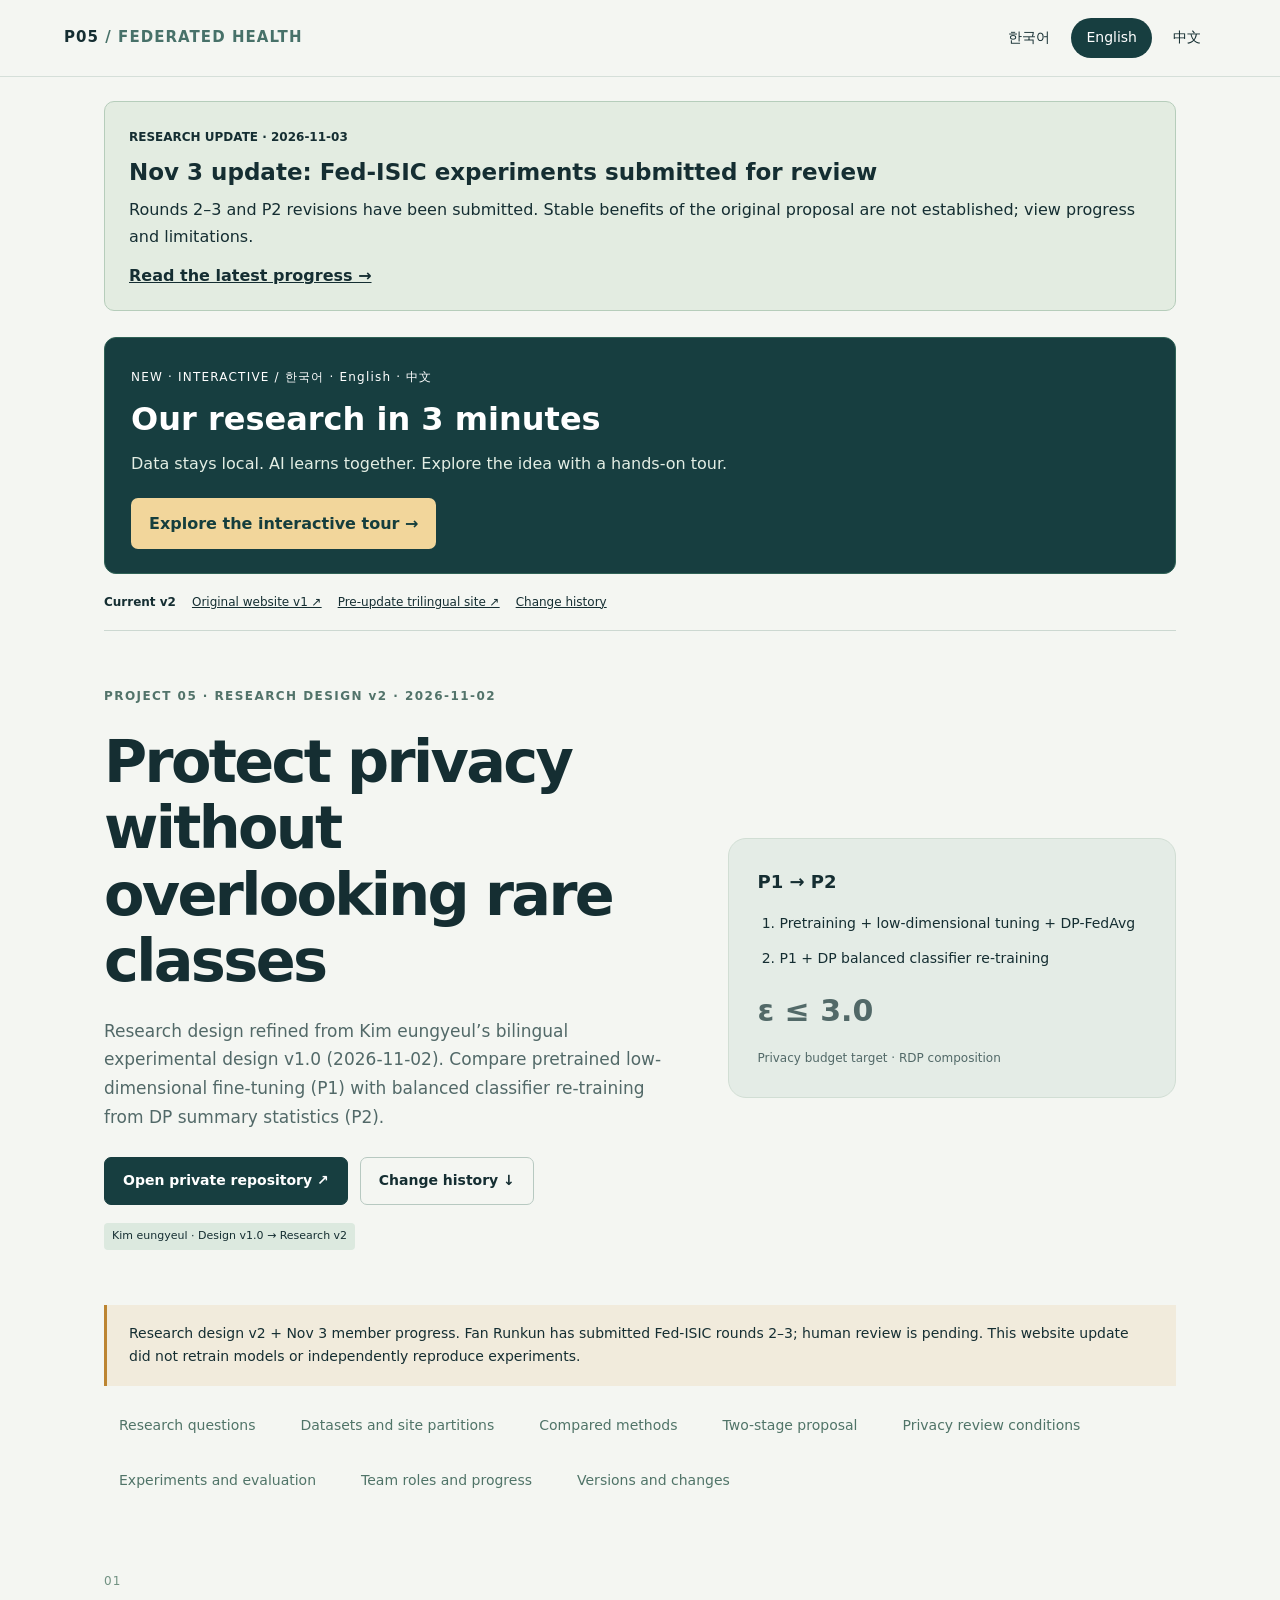
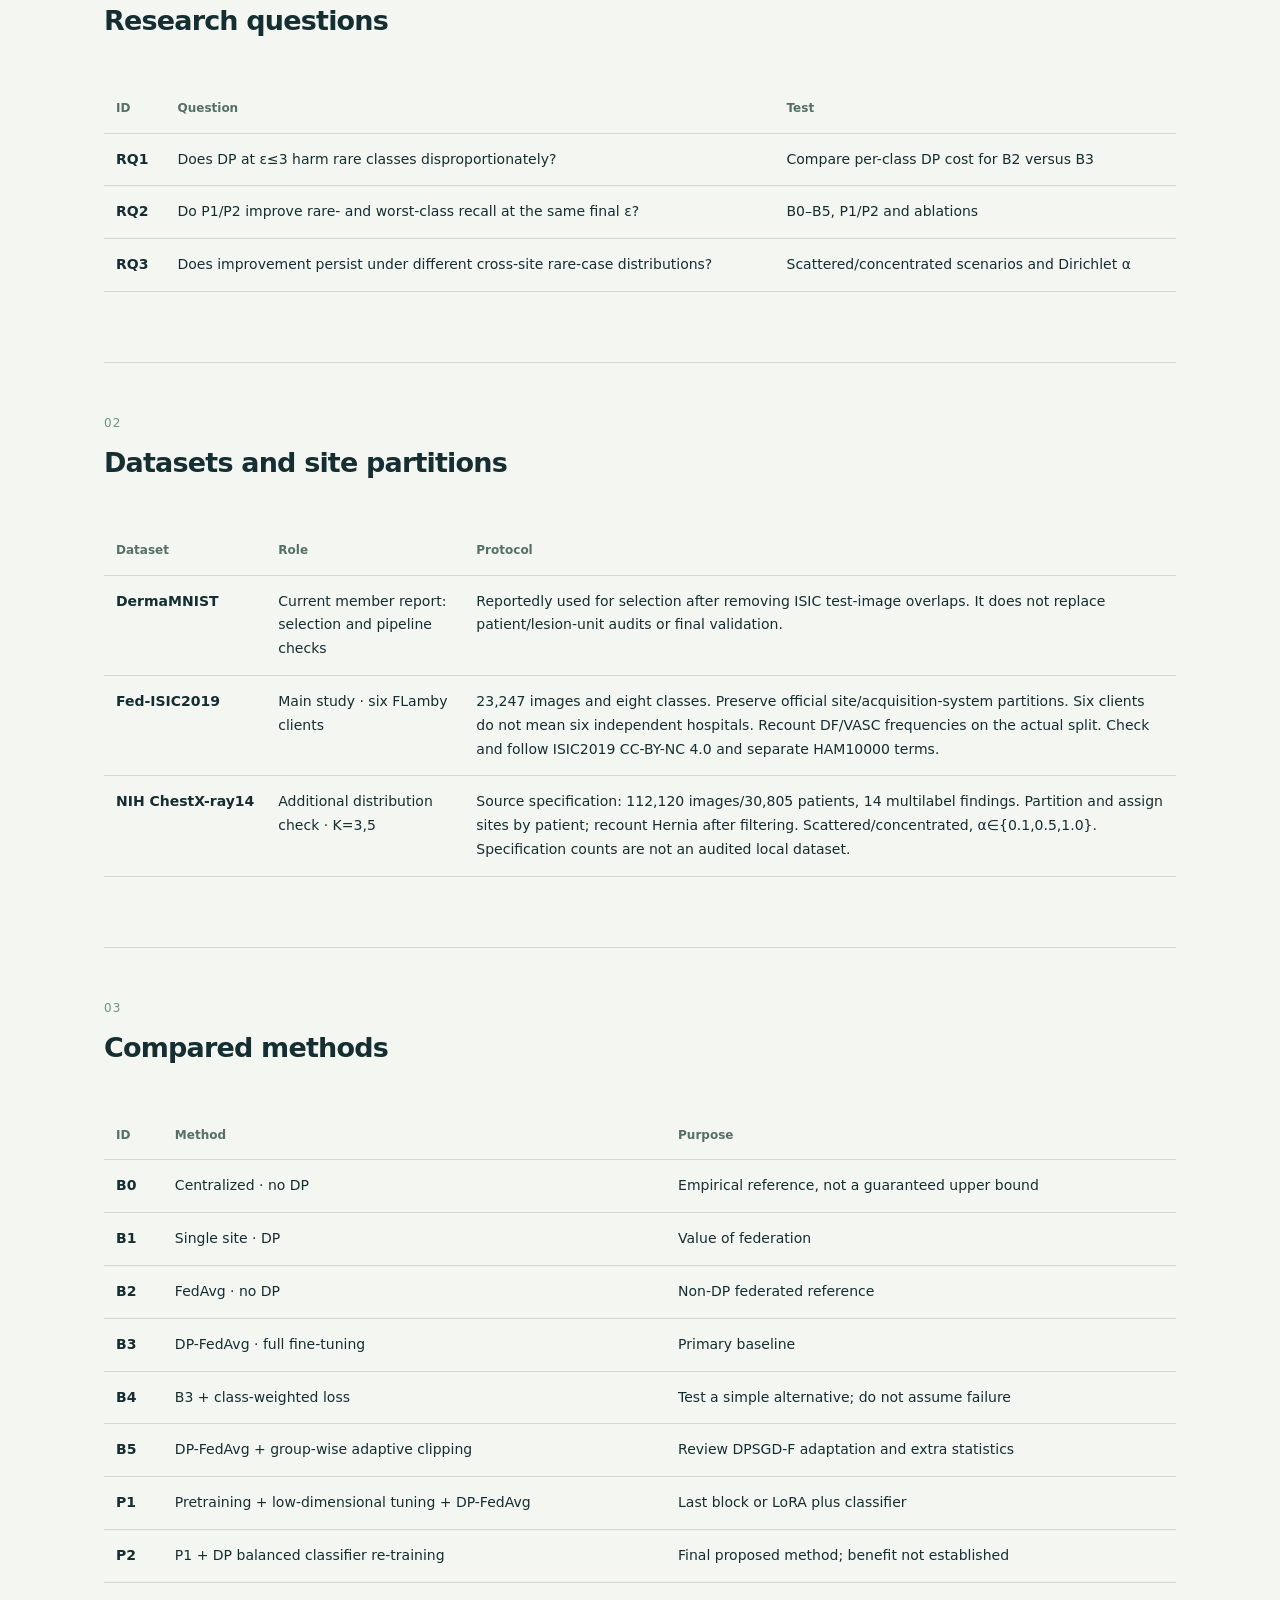
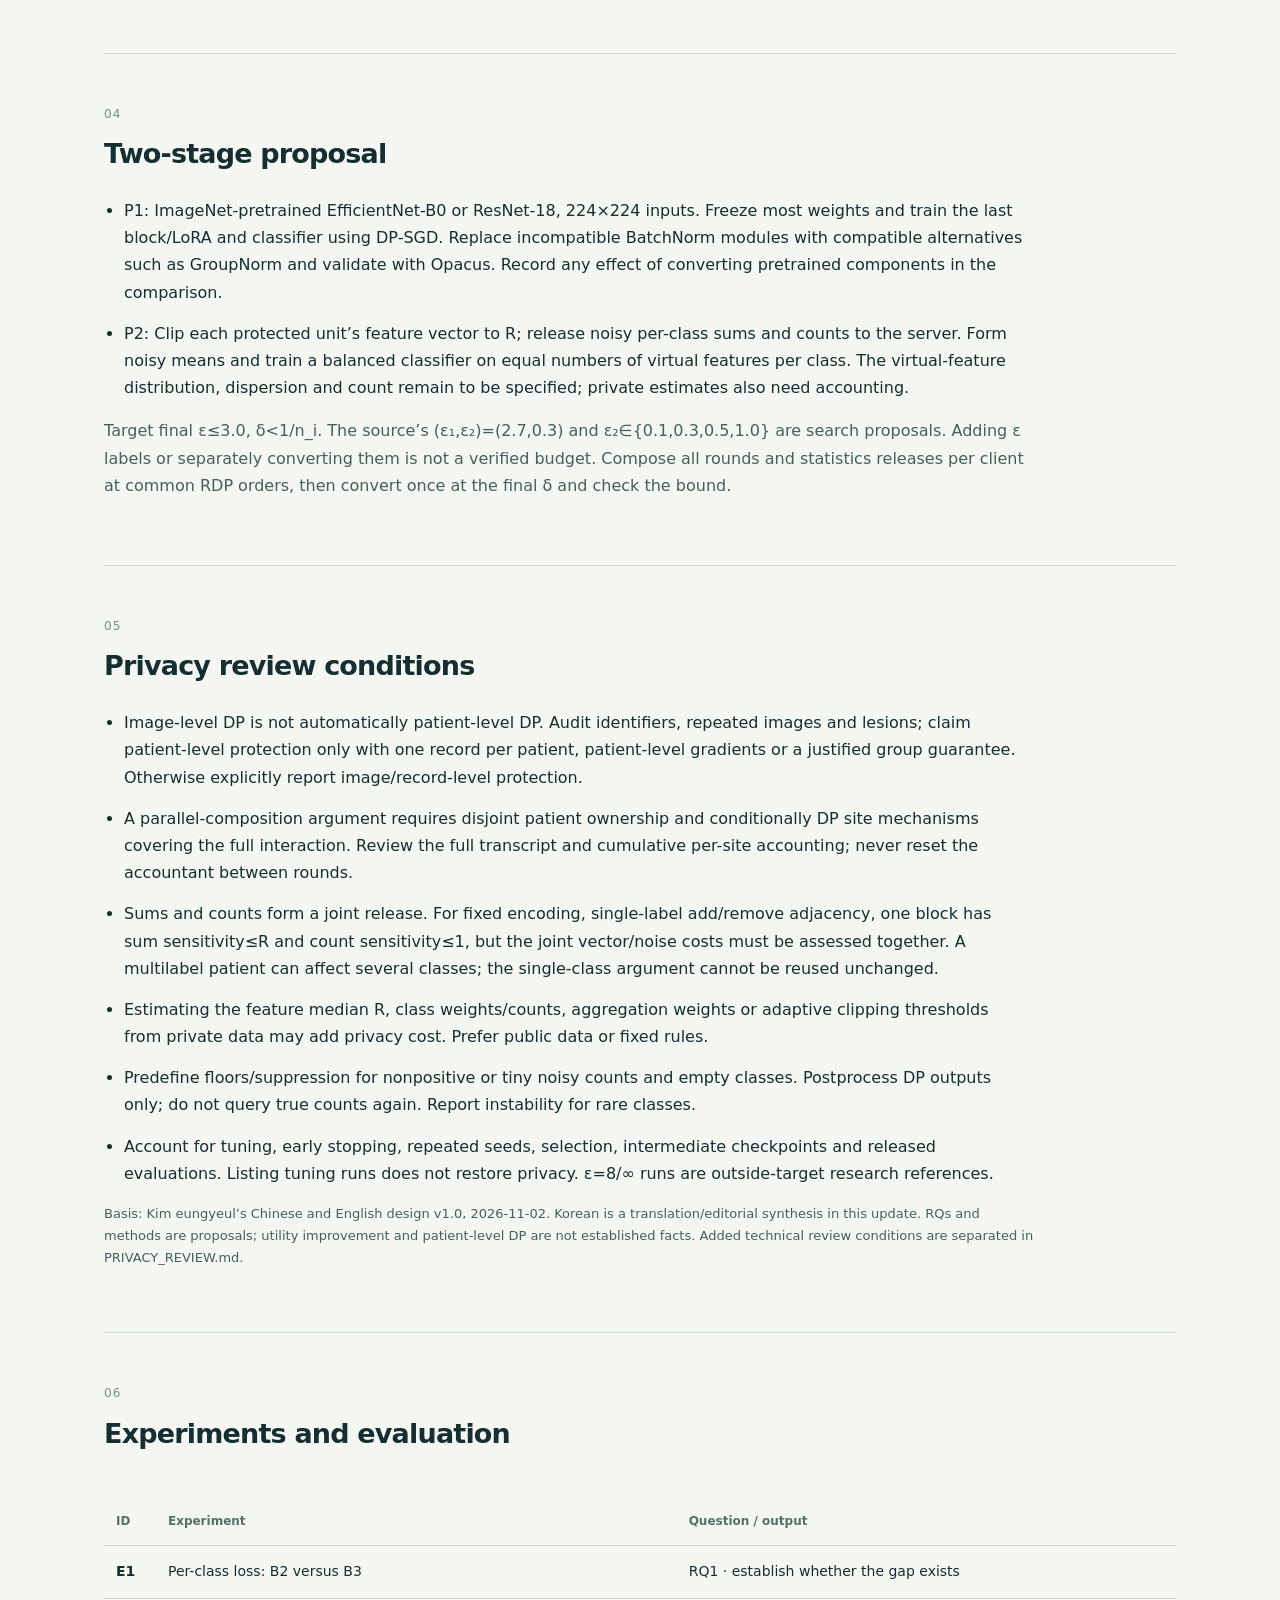
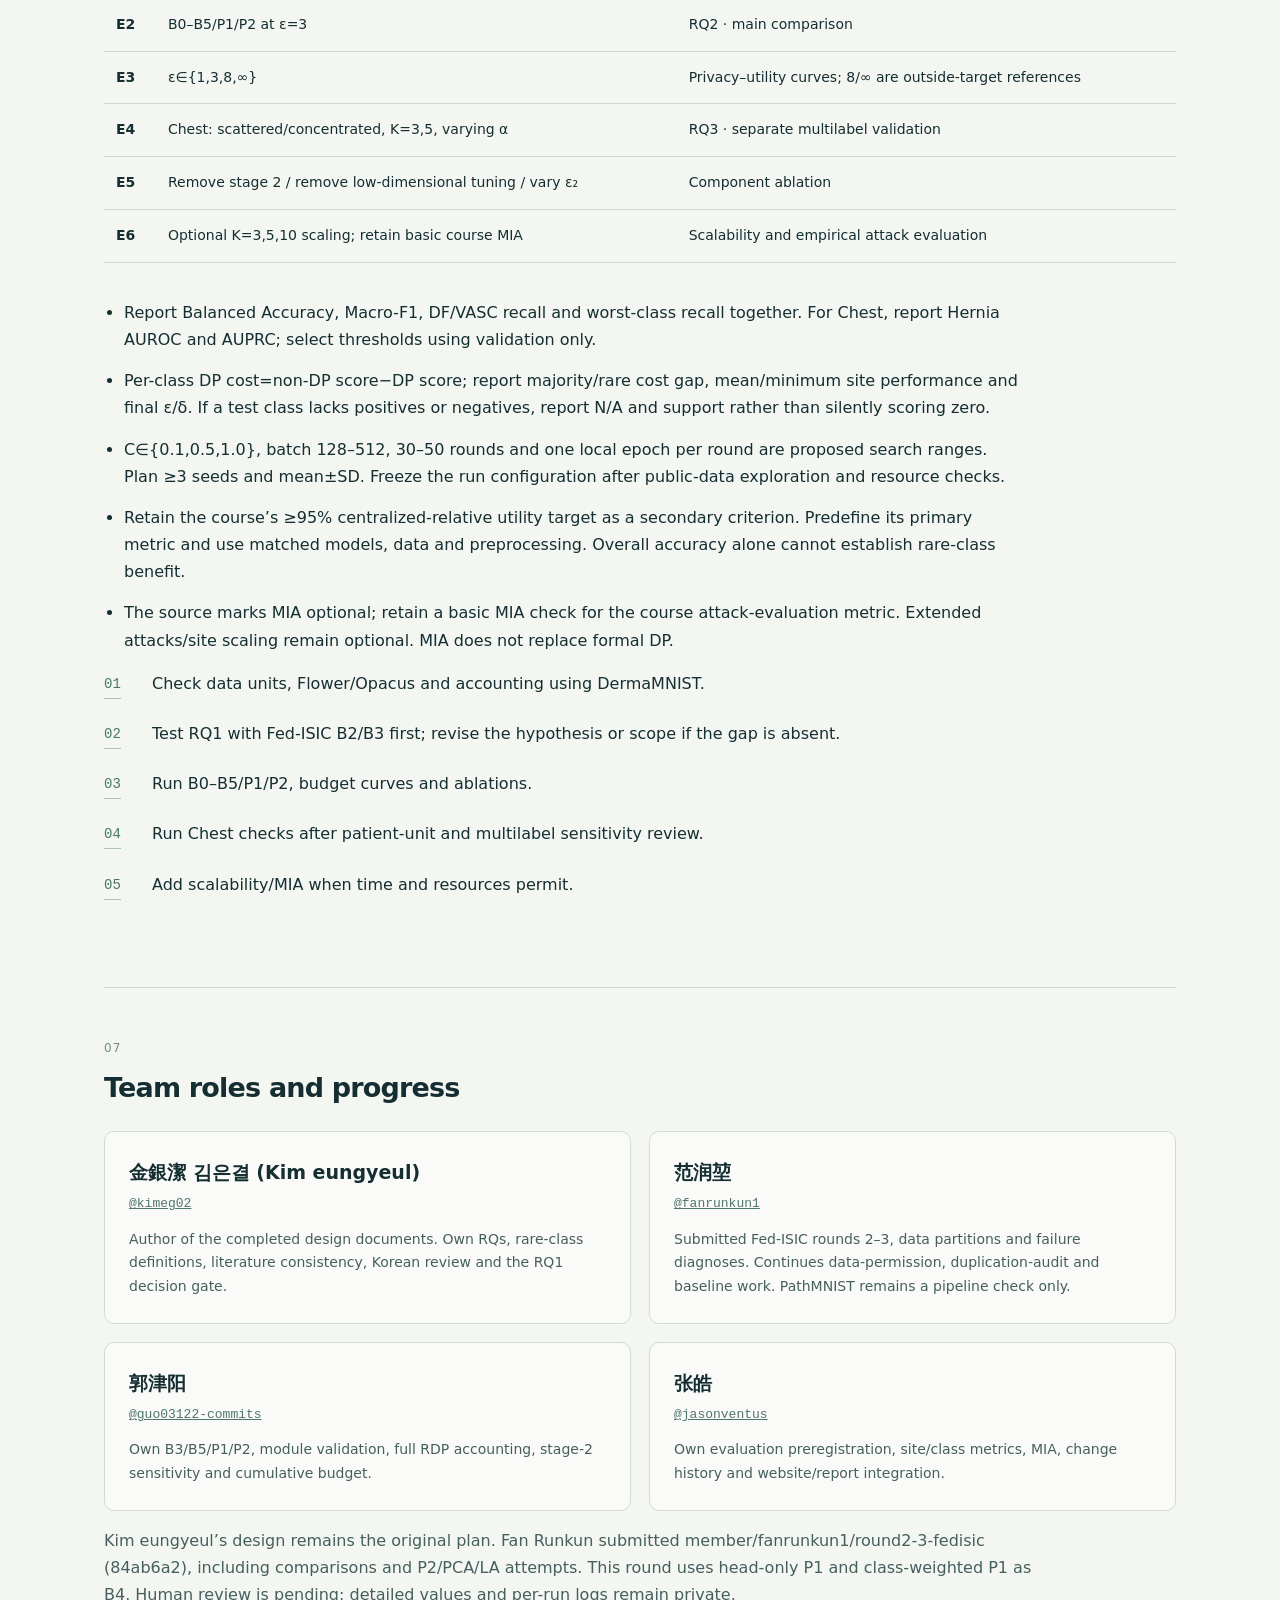
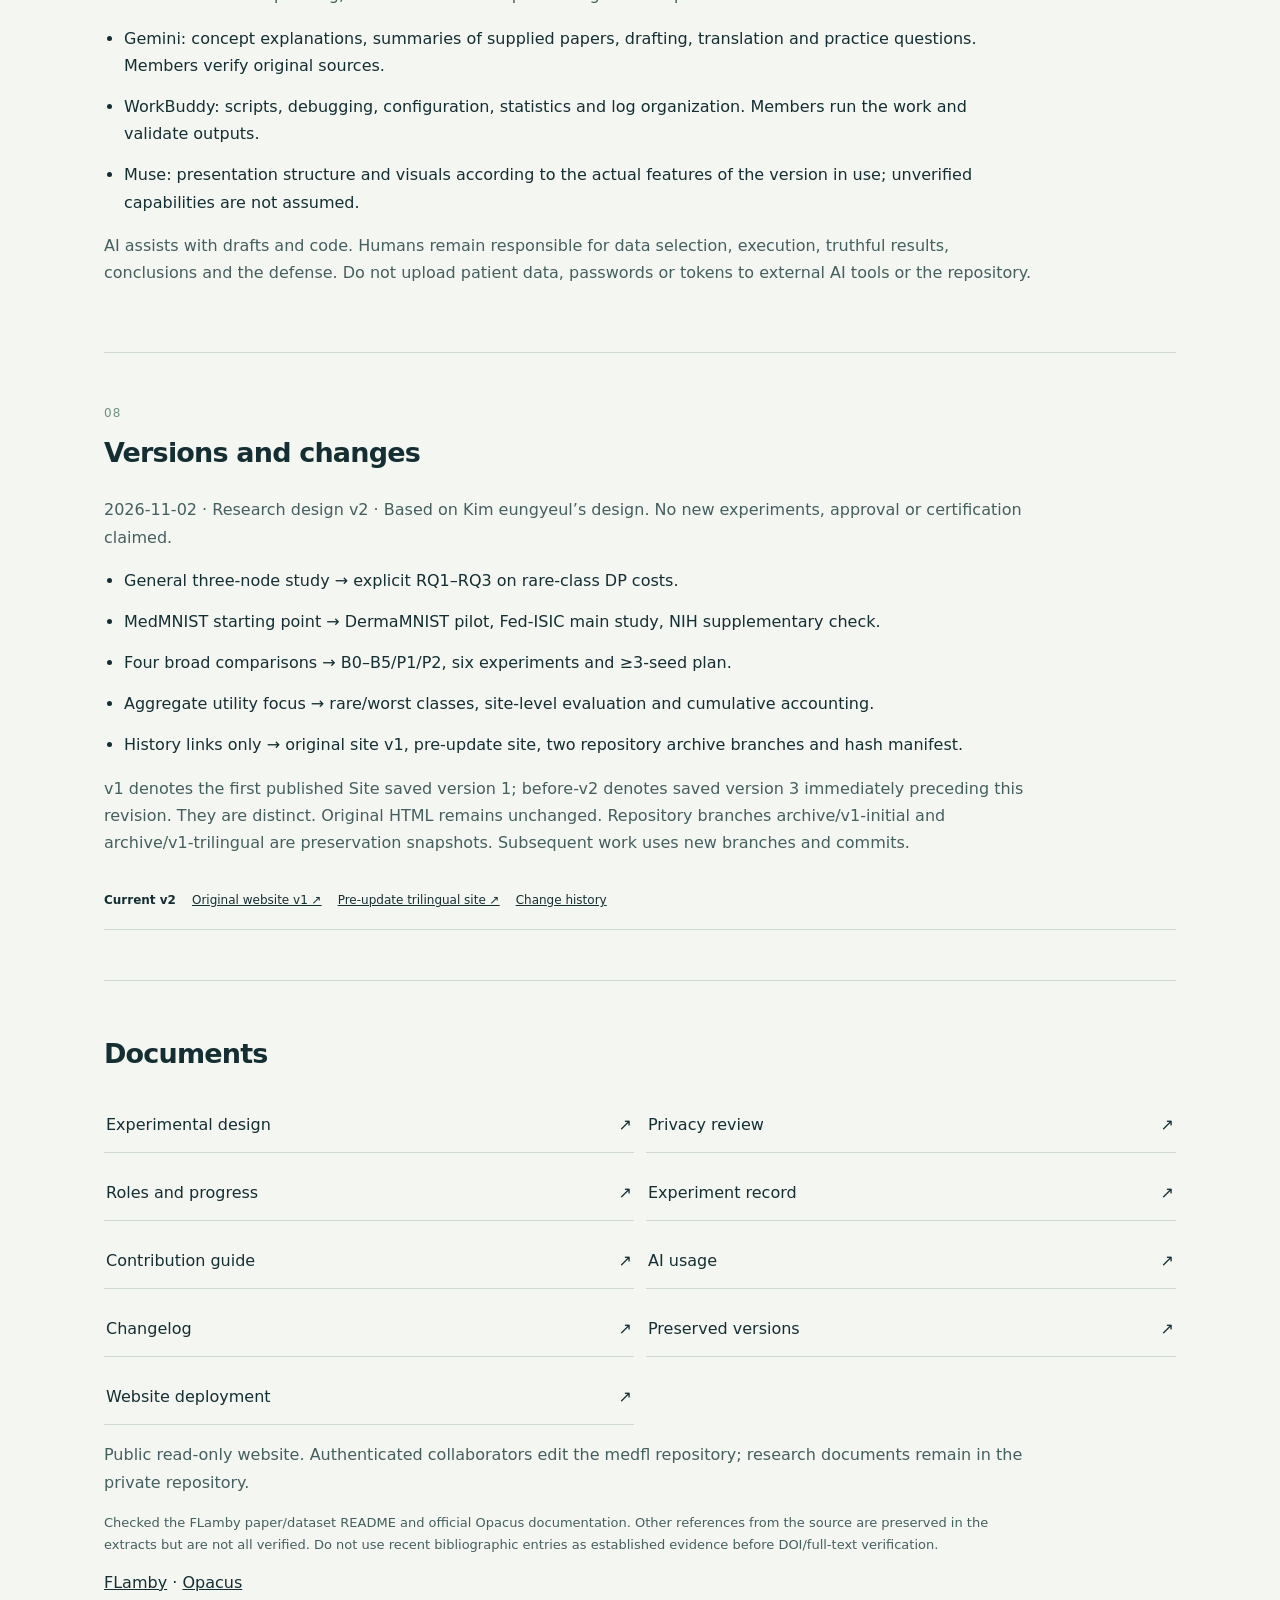
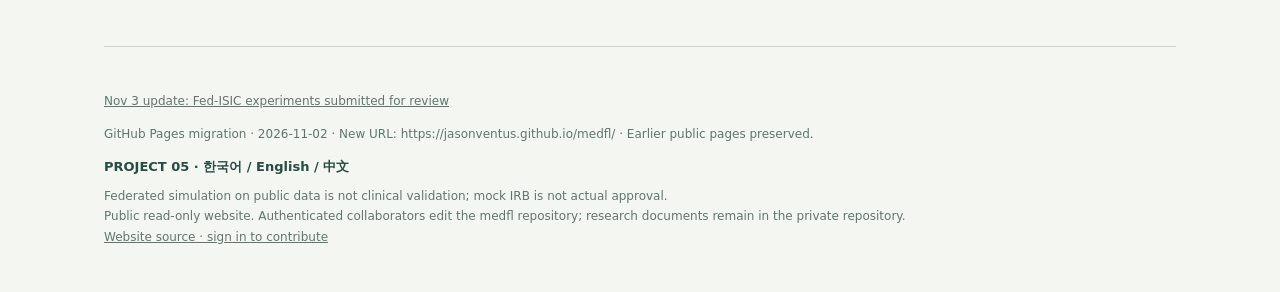
==== commit 38a428be: "web: 2026-11-03 연구 진행 / progress / 进展 · en.html" ====
--- a/en.html
+++ b/en.html
@@ -1,2 +1,2 @@
 <!doctype html><html translate="no" lang="en"><head><meta charset="utf-8"><meta name="google" content="notranslate"><meta name="viewport" content="width=device-width,initial-scale=1"><meta name="description" content="Research design refined from Kim eungyeul’s bilingual experimental design v1.0 (2026-11-02). Compare pretrained low-dimensional fine-tuning (P1) with balanced classifier re-training from DP summary statistics (P2)."><title>Project 05 v2 · Reducing rare-class loss in DP federated learning</title><style>*{box-sizing:border-box}html{scroll-behavior:smooth;scroll-padding-top:100px}body{margin:0;background:#f4f6f2;color:#152e32;font:16px/1.7 system-ui,-apple-system,BlinkMacSystemFont,"Segoe UI",sans-serif}a{color:inherit}a:focus-visible{outline:3px solid #e09b35;outline-offset:5px}header{position:sticky;top:0;z-index:5;background:#f4f6f2f5;border-bottom:1px solid #d5dfd9;padding:18px max(5vw,20px);display:flex;gap:20px;align-items:center;justify-content:space-between}.brand{font-size:15px;font-weight:750;text-decoration:none;letter-spacing:.07em}.brand span{color:#477169}nav{display:flex;gap:6px}nav a{padding:7px 14px;text-decoration:none;border:1px solid transparent;border-radius:30px;font-size:14px}nav a[aria-current=page]{background:#173e40;color:white}main{max-width:1200px;margin:auto;padding:0 5vw}.hero{display:grid;grid-template-columns:1.25fr 1fr;gap:65px;padding:80px 0 55px;align-items:center}.eyebrow{font-size:12px;color:#52736a;font-weight:750;letter-spacing:.12em}.hero h1{font-size:clamp(36px,4.6vw,66px);line-height:1.13;letter-spacing:-.045em;margin:22px 0}.hero p{color:#526968;max-width:580px;font-size:17px}.links{display:flex;flex-wrap:wrap;gap:12px;margin-top:25px}.button{display:inline-block;text-decoration:none;border-radius:7px;border:1px solid #b7c9c1;padding:11px 18px;font-size:14px;font-weight:650}.button.primary{background:#173e40;color:white;border-color:#173e40}.diagram{background:#e4ece6;border:1px solid #d1ded4;border-radius:18px;padding:28px}.diagram svg{display:block;width:100%;height:auto}.diagram p{font-size:13px;text-align:center;margin:12px 0 0}.notice{padding:17px 22px;border-left:3px solid #bc8532;background:#f1ebdc;font-size:14px}.metrics{display:grid;grid-template-columns:repeat(3,1fr);padding:30px 0;border-bottom:1px solid #ccd8d1}.metric{padding:5px 25px;border-right:1px solid #ccd8d1}.metric:first-child{padding-left:0}.metric:last-child{border:0}.metric strong{display:block;font-size:30px;line-height:1.25}.metric span{font-size:13px;color:#5e716b}.section{padding:50px 0;border-bottom:1px solid #ccd8d1}.section h2{font-size:27px;letter-spacing:-.03em;margin:0 0 20px}.section p{max-width:930px;color:#455f5e}.section-num{color:#729283;font-size:12px;display:block;letter-spacing:.1em;margin-bottom:7px}.team{display:grid;grid-template-columns:repeat(2,1fr);gap:18px}.person{padding:24px;border:1px solid #d2ddd5;border-radius:10px;background:#fafbf8}.person h3{margin:0;font-size:19px}.person .handle{font:13px/1.5 ui-monospace,monospace;color:#50756b}.person p{font-size:14px;margin:12px 0 0}.person small{display:block;color:#6b7d74;margin-top:10px}.flow{counter-reset:n;list-style:none;padding:0}.flow li{counter-increment:n;position:relative;padding:0 0 23px 48px;max-width:900px}.flow li:before{content:counter(n,decimal-leading-zero);position:absolute;left:0;top:0;font:14px/28px ui-monospace,monospace;color:#487864;border-bottom:1px solid #acc5b5}.tool-list{padding-left:20px}.tool-list li{margin:14px 0;max-width:900px}.docs{display:grid;grid-template-columns:repeat(2,1fr);gap:12px}.doc{display:flex;justify-content:space-between;gap:10px;border-bottom:1px solid #ccd8d1;padding:14px 2px;text-decoration:none}.doc:hover{color:#14755a}.access{font-size:13px;color:#61786e}.prompt{white-space:pre-wrap;word-break:break-word;background:#e8eee7;border:1px solid #d0ddd0;border-radius:8px;padding:22px;font:14px/1.8 system-ui}.footer{max-width:1200px;margin:auto;padding:32px 5vw 45px;color:#60766e;font-size:12px}.footer strong{display:block;color:#274c43;font-size:13px;margin-bottom:8px}@media(max-width:760px){header{padding:13px 18px;gap:6px}.brand{font-size:12px;letter-spacing:0}nav a{padding:6px 9px;font-size:12px}.hero{grid-template-columns:1fr;gap:25px;padding:40px 0 30px}.diagram{padding:15px}.hero h1{font-size:40px}.team,.docs{grid-template-columns:1fr}.metric{padding:5px 10px}.metric strong{font-size:25px}.metric span{font-size:11px}.section{padding:35px 0}.section h2{font-size:24px}}@media(prefers-reduced-motion:reduce){html{scroll-behavior:auto}}
-[lang=ko] h1,[lang=ko] h2{word-break:keep-all}.versionbar{display:flex;flex-wrap:wrap;gap:16px;font-size:12px;padding:18px 0;border-bottom:1px solid #ccd8d1}.tablewrap{overflow-x:auto}table{width:100%;border-collapse:collapse;font-size:14px;margin:20px 0}th,td{text-align:left;vertical-align:top;padding:14px 12px;border-bottom:1px solid #ccd8d1}th{color:#557065;font-size:12px}td:first-child{font-weight:650;white-space:nowrap}.hero{padding-top:55px}.versionpill{font-size:11px;display:inline-block;background:#dce9df;border-radius:4px;padding:4px 8px;margin-top:18px}.diagram h3{font-size:18px;margin:0 0 10px}.diagram ol{padding-left:22px;font-size:14px}.diagram li{margin:12px 0}.toc{display:flex;flex-wrap:wrap;gap:15px;font-size:13px;padding:20px 0}.toc a{color:#507468}.source-note{font-size:13px;color:#60766e}.diagram .budget{font-size:30px;text-align:left;font-weight:700}.diagram .sub{font-size:12px;text-align:left}@media(max-width:760px){.hero h1{font-size:36px}th,td{padding:12px 8px;font-size:12px}.versionbar{gap:10px}.brand span{display:none}}</style></head><body><header><a class="brand" href="en.html">P05 <span>/ FEDERATED HEALTH</span></a><nav aria-label="Language / 언어 / 语言"><a lang="ko" href="index.html">한국어</a><a lang="en" href="en.html" aria-current="page">English</a><a lang="zh" href="zh.html">中文</a></nav></header><main><aside id="public-explainer" style="margin:26px 0 0;padding:24px 26px;background:#173e40;color:#fff;border-radius:12px;border:1px solid #2f6256"><span style="font-size:12px;letter-spacing:.1em">NEW · INTERACTIVE / 한국어 · English · 中文</span><h2 style="font-size:clamp(23px,3vw,32px);line-height:1.3;margin:10px 0">Our research in 3 minutes</h2><p style="margin:8px 0 20px;color:#e3eee4">Data stays local. AI learns together. Explore the idea with a hands-on tour.</p><a href="explain.html?lang=en" style="display:inline-block;background:#f2d69b;color:#153e3d;padding:12px 18px;border-radius:7px;font-weight:750;text-decoration:none">Explore the interactive tour →</a></aside><div class="versionbar"><strong>Current v2</strong><a href="versions/v1/en.html">Original website v1 ↗</a><a href="versions/before-v2/en.html">Pre-update trilingual site ↗</a><a href="#changes">Change history</a></div><section class="hero"><div><div class="eyebrow">PROJECT 05 · RESEARCH DESIGN v2 · 2026-11-02</div><h1>Protect privacy without overlooking rare classes</h1><p>Research design refined from Kim eungyeul’s bilingual experimental design v1.0 (2026-11-02). Compare pretrained low-dimensional fine-tuning (P1) with balanced classifier re-training from DP summary statistics (P2).</p><div class="links"><a class="button primary" href="https://github.com/jasonventus/healthcare-ai-project05/tree/codex/trilingual-collaboration">Open private repository ↗</a><a class="button" href="#changes">Change history ↓</a></div><span class="versionpill">Kim eungyeul · Design v1.0 → Research v2</span></div><div class="diagram"><h3>P1 → P2</h3><ol><li>Pretraining + low-dimensional tuning + DP-FedAvg</li><li>P1 + DP balanced classifier re-training</li></ol><p class="budget">ε ≤ 3.0</p><p class="sub">Privacy budget target · RDP composition</p></div></section><div class="notice" role="note">Research design v2 · Hypotheses and planned experiments. No training or reproduction was executed in this update. A member’s pilot remains a separate, unreviewed preliminary branch, not validated main-study evidence.</div><nav class="toc" aria-label="Contents"><a href="#s0">Research questions</a><a href="#s1">Datasets and site partitions</a><a href="#s2">Compared methods</a><a href="#s3">Two-stage proposal</a><a href="#s4">Privacy review conditions</a><a href="#s5">Experiments and evaluation</a><a href="#s6">Team roles and progress</a><a href="#changes">Versions and changes</a></nav><section class="section" id="s0"><span class="section-num">01</span><h2>Research questions</h2><div class="tablewrap"><table><thead><tr><th>ID</th><th>Question</th><th>Test</th></tr></thead><tbody><tr><td>RQ1</td><td>Does DP at ε≤3 harm rare classes disproportionately?</td><td>Compare per-class DP cost for B2 versus B3</td></tr><tr><td>RQ2</td><td>Do P1/P2 improve rare- and worst-class recall at the same final ε?</td><td>B0–B5, P1/P2 and ablations</td></tr><tr><td>RQ3</td><td>Does improvement persist under different cross-site rare-case distributions?</td><td>Scattered/concentrated scenarios and Dirichlet α</td></tr></tbody></table></div></section><section class="section" id="s1"><span class="section-num">02</span><h2>Datasets and site partitions</h2><div class="tablewrap"><table><thead><tr><th>Dataset</th><th>Role</th><th>Protocol</th></tr></thead><tbody><tr><td>DermaMNIST</td><td>Pipeline, accounting and non-sensitive public-data pilot</td><td>Seven-class pipeline check; not a substitute for rare-disease validation. Audit the actual patient/lesion unit.</td></tr><tr><td>Fed-ISIC2019</td><td>Main study · six FLamby clients</td><td>23,247 images and eight classes. Preserve official site/acquisition-system partitions. Six clients do not mean six independent hospitals. Recount DF/VASC frequencies on the actual split. Check and follow ISIC2019 CC-BY-NC 4.0 and separate HAM10000 terms.</td></tr><tr><td>NIH ChestX-ray14</td><td>Additional distribution check · K=3,5</td><td>Source specification: 112,120 images/30,805 patients, 14 multilabel findings. Partition and assign sites by patient; recount Hernia after filtering. Scattered/concentrated, α∈{0.1,0.5,1.0}. Specification counts are not an audited local dataset.</td></tr></tbody></table></div></section><section class="section" id="s2"><span class="section-num">03</span><h2>Compared methods</h2><div class="tablewrap"><table><thead><tr><th>ID</th><th>Method</th><th>Purpose</th></tr></thead><tbody><tr><td>B0</td><td>Centralized · no DP</td><td>Empirical reference, not a guaranteed upper bound</td></tr><tr><td>B1</td><td>Single site · DP</td><td>Value of federation</td></tr><tr><td>B2</td><td>FedAvg · no DP</td><td>Non-DP federated reference</td></tr><tr><td>B3</td><td>DP-FedAvg · full fine-tuning</td><td>Primary baseline</td></tr><tr><td>B4</td><td>B3 + class-weighted loss</td><td>Test a simple alternative; do not assume failure</td></tr><tr><td>B5</td><td>DP-FedAvg + group-wise adaptive clipping</td><td>Review DPSGD-F adaptation and extra statistics</td></tr><tr><td>P1</td><td>Pretraining + low-dimensional tuning + DP-FedAvg</td><td>Last block or LoRA plus classifier</td></tr><tr><td>P2</td><td>P1 + DP balanced classifier re-training</td><td>Final proposed method; benefit not established</td></tr></tbody></table></div></section><section class="section" id="s3"><span class="section-num">04</span><h2>Two-stage proposal</h2><ul class="tool-list"><li>P1: ImageNet-pretrained EfficientNet-B0 or ResNet-18, 224×224 inputs. Freeze most weights and train the last block/LoRA and classifier using DP-SGD. Replace incompatible BatchNorm modules with compatible alternatives such as GroupNorm and validate with Opacus. Record any effect of converting pretrained components in the comparison.</li><li>P2: Clip each protected unit’s feature vector to R; release noisy per-class sums and counts to the server. Form noisy means and train a balanced classifier on equal numbers of virtual features per class. The virtual-feature distribution, dispersion and count remain to be specified; private estimates also need accounting.</li></ul><p>Target final ε≤3.0, δ&lt;1/n_i. The source’s (ε₁,ε₂)=(2.7,0.3) and ε₂∈{0.1,0.3,0.5,1.0} are search proposals. Adding ε labels or separately converting them is not a verified budget. Compose all rounds and statistics releases per client at common RDP orders, then convert once at the final δ and check the bound.</p></section><section class="section" id="s4"><span class="section-num">05</span><h2>Privacy review conditions</h2><ul class="tool-list"><li>Image-level DP is not automatically patient-level DP. Audit identifiers, repeated images and lesions; claim patient-level protection only with one record per patient, patient-level gradients or a justified group guarantee. Otherwise explicitly report image/record-level protection.</li><li>A parallel-composition argument requires disjoint patient ownership and conditionally DP site mechanisms covering the full interaction. Review the full transcript and cumulative per-site accounting; never reset the accountant between rounds.</li><li>Sums and counts form a joint release. For fixed encoding, single-label add/remove adjacency, one block has sum sensitivity≤R and count sensitivity≤1, but the joint vector/noise costs must be assessed together. A multilabel patient can affect several classes; the single-class argument cannot be reused unchanged.</li><li>Estimating the feature median R, class weights/counts, aggregation weights or adaptive clipping thresholds from private data may add privacy cost. Prefer public data or fixed rules.</li><li>Predefine floors/suppression for nonpositive or tiny noisy counts and empty classes. Postprocess DP outputs only; do not query true counts again. Report instability for rare classes.</li><li>Account for tuning, early stopping, repeated seeds, selection, intermediate checkpoints and released evaluations. Listing tuning runs does not restore privacy. ε=8/∞ runs are outside-target research references.</li></ul><p class="source-note">Basis: Kim eungyeul’s Chinese and English design v1.0, 2026-11-02. Korean is a translation/editorial synthesis in this update. RQs and methods are proposals; utility improvement and patient-level DP are not established facts. Added technical review conditions are separated in PRIVACY_REVIEW.md.</p></section><section class="section" id="s5"><span class="section-num">06</span><h2>Experiments and evaluation</h2><div class="tablewrap"><table><thead><tr><th>ID</th><th>Experiment</th><th>Question / output</th></tr></thead><tbody><tr><td>E1</td><td>Per-class loss: B2 versus B3</td><td>RQ1 · establish whether the gap exists</td></tr><tr><td>E2</td><td>B0–B5/P1/P2 at ε=3</td><td>RQ2 · main comparison</td></tr><tr><td>E3</td><td>ε∈{1,3,8,∞}</td><td>Privacy–utility curves; 8/∞ are outside-target references</td></tr><tr><td>E4</td><td>Chest: scattered/concentrated, K=3,5, varying α</td><td>RQ3 · separate multilabel validation</td></tr><tr><td>E5</td><td>Remove stage 2 / remove low-dimensional tuning / vary ε₂</td><td>Component ablation</td></tr><tr><td>E6</td><td>Optional K=3,5,10 scaling; retain basic course MIA</td><td>Scalability and empirical attack evaluation</td></tr></tbody></table></div><ul class="tool-list"><li>Report Balanced Accuracy, Macro-F1, DF/VASC recall and worst-class recall together. For Chest, report Hernia AUROC and AUPRC; select thresholds using validation only.</li><li>Per-class DP cost=non-DP score−DP score; report majority/rare cost gap, mean/minimum site performance and final ε/δ. If a test class lacks positives or negatives, report N/A and support rather than silently scoring zero.</li><li>C∈{0.1,0.5,1.0}, batch 128–512, 30–50 rounds and one local epoch per round are proposed search ranges. Plan ≥3 seeds and mean±SD. Freeze the run configuration after public-data exploration and resource checks.</li><li>Retain the course’s ≥95% centralized-relative utility target as a secondary criterion. Predefine its primary metric and use matched models, data and preprocessing. Overall accuracy alone cannot establish rare-class benefit.</li><li>The source marks MIA optional; retain a basic MIA check for the course attack-evaluation metric. Extended attacks/site scaling remain optional. MIA does not replace formal DP.</li></ul><ol class="flow"><li>Check data units, Flower/Opacus and accounting using DermaMNIST.</li><li>Test RQ1 with Fed-ISIC B2/B3 first; revise the hypothesis or scope if the gap is absent.</li><li>Run B0–B5/P1/P2, budget curves and ablations.</li><li>Run Chest checks after patient-unit and multilabel sensitivity review.</li><li>Add scalability/MIA when time and resources permit.</li></ol></section><section class="section" id="s6"><span class="section-num">07</span><h2>Team roles and progress</h2><div class="team"><article class="person"><h3>金銀潔 김은결 (Kim eungyeul)</h3><a class="handle" href="https://github.com/kimeg02">@kimeg02</a><p>Author of the completed design documents. Own RQs, rare-class definitions, literature consistency, Korean review and the RQ1 decision gate.</p></article><article class="person"><h3>范润堃</h3><a class="handle" href="https://github.com/fanrunkun1">@fanrunkun1</a><p>Own permissions, patient-duplication audits, six-client partitions, baselines and data quality. Preserve the PathMNIST pilot separately without generalizing it to the main study.</p></article><article class="person"><h3>郭津阳</h3><a class="handle" href="https://github.com/guo03122-commits">@guo03122-commits</a><p>Own B3/B5/P1/P2, module validation, full RDP accounting, stage-2 sensitivity and cumulative budget.</p></article><article class="person"><h3>张皓</h3><a class="handle" href="https://github.com/jasonventus">@jasonventus</a><p>Own evaluation preregistration, site/class metrics, MIA, change history and website/report integration.</p></article></div><p>Kim’s Chinese and English design documents correspond in substance. Originals are unchanged; text extracts and SHA-256 hashes are recorded. Fan’s member/fanrunkun1/round1-pilot (a66f704) is preserved as preliminary work, not overwritten or promoted to a formal result. Unpublished experiment values are not included on the public website.</p><ul class="tool-list"><li>Gemini: concept explanations, summaries of supplied papers, drafting, translation and practice questions. Members verify original sources.</li><li>WorkBuddy: scripts, debugging, configuration, statistics and log organization. Members run the work and validate outputs.</li><li>Muse: presentation structure and visuals according to the actual features of the version in use; unverified capabilities are not assumed.</li></ul><p>AI assists with drafts and code. Humans remain responsible for data selection, execution, truthful results, conclusions and the defense. Do not upload patient data, passwords or tokens to external AI tools or the repository.</p></section><section class="section" id="changes"><span class="section-num">08</span><h2>Versions and changes</h2><p>2026-11-02 · Research design v2 · Based on Kim eungyeul’s design. No new experiments, approval or certification claimed.</p><ul class="tool-list"><li>General three-node study → explicit RQ1–RQ3 on rare-class DP costs.</li><li>MedMNIST starting point → DermaMNIST pilot, Fed-ISIC main study, NIH supplementary check.</li><li>Four broad comparisons → B0–B5/P1/P2, six experiments and ≥3-seed plan.</li><li>Aggregate utility focus → rare/worst classes, site-level evaluation and cumulative accounting.</li><li>History links only → original site v1, pre-update site, two repository archive branches and hash manifest.</li></ul><p>v1 denotes the first published Site saved version 1; before-v2 denotes saved version 3 immediately preceding this revision. They are distinct. Original HTML remains unchanged. Repository branches archive/v1-initial and archive/v1-trilingual are preservation snapshots. Subsequent work uses new branches and commits.</p><div class="versionbar"><strong>Current v2</strong><a href="versions/v1/en.html">Original website v1 ↗</a><a href="versions/before-v2/en.html">Pre-update trilingual site ↗</a><a href="#changes">Change history</a></div></section><section class="section"><h2>Documents</h2><div class="docs"><a class="doc" href="https://github.com/jasonventus/healthcare-ai-project05/blob/codex/trilingual-collaboration/RESEARCH_DESIGN.md#en"><span>Experimental design</span><span aria-hidden="true">↗</span></a><a class="doc" href="https://github.com/jasonventus/healthcare-ai-project05/blob/codex/trilingual-collaboration/PRIVACY_REVIEW.md#en"><span>Privacy review</span><span aria-hidden="true">↗</span></a><a class="doc" href="https://github.com/jasonventus/healthcare-ai-project05/blob/codex/trilingual-collaboration/PROJECT_PLAN.md#en"><span>Roles and progress</span><span aria-hidden="true">↗</span></a><a class="doc" href="https://github.com/jasonventus/healthcare-ai-project05/blob/codex/trilingual-collaboration/EXPERIMENT_TEMPLATE.md#en"><span>Experiment record</span><span aria-hidden="true">↗</span></a><a class="doc" href="https://github.com/jasonventus/healthcare-ai-project05/blob/codex/trilingual-collaboration/CONTRIBUTING.md#en"><span>Contribution guide</span><span aria-hidden="true">↗</span></a><a class="doc" href="https://github.com/jasonventus/healthcare-ai-project05/blob/codex/trilingual-collaboration/AI_USAGE_LOG.md#en"><span>AI usage</span><span aria-hidden="true">↗</span></a><a class="doc" href="https://github.com/jasonventus/healthcare-ai-project05/blob/codex/trilingual-collaboration/CHANGELOG.md#en"><span>Changelog</span><span aria-hidden="true">↗</span></a><a class="doc" href="https://github.com/jasonventus/healthcare-ai-project05/blob/codex/trilingual-collaboration/VERSION_HISTORY.md#en"><span>Preserved versions</span><span aria-hidden="true">↗</span></a><a class="doc" href="https://github.com/jasonventus/healthcare-ai-project05/blob/codex/trilingual-collaboration/WEBSITE.md#en"><span>Website deployment</span><span aria-hidden="true">↗</span></a></div><p>Public read-only website. Authenticated collaborators edit the medfl repository; research documents remain in the private repository.</p><p class="source-note">Checked the FLamby paper/dataset README and official Opacus documentation. Other references from the source are preserved in the extracts but are not all verified. Do not use recent bibliographic entries as established evidence before DOI/full-text verification.</p><a href="https://github.com/owkin/FLamby/blob/main/flamby/datasets/fed_isic2019/README.md">FLamby</a> · <a href="https://opacus.ai/api/privacy_engine.html">Opacus</a></section></main><footer class="footer"><p>GitHub Pages migration · 2026-11-02 · New URL: https://jasonventus.github.io/medfl/ · Earlier public pages preserved.</p><strong>PROJECT 05 · 한국어 / English / 中文</strong>Federated simulation on public data is not clinical validation; mock IRB is not actual approval.<br>Public read-only website. Authenticated collaborators edit the medfl repository; research documents remain in the private repository.<br><a href="https://github.com/jasonventus/medfl">Website source · sign in to contribute</a></footer></body></html>
+[lang=ko] h1,[lang=ko] h2{word-break:keep-all}.versionbar{display:flex;flex-wrap:wrap;gap:16px;font-size:12px;padding:18px 0;border-bottom:1px solid #ccd8d1}.tablewrap{overflow-x:auto}table{width:100%;border-collapse:collapse;font-size:14px;margin:20px 0}th,td{text-align:left;vertical-align:top;padding:14px 12px;border-bottom:1px solid #ccd8d1}th{color:#557065;font-size:12px}td:first-child{font-weight:650;white-space:nowrap}.hero{padding-top:55px}.versionpill{font-size:11px;display:inline-block;background:#dce9df;border-radius:4px;padding:4px 8px;margin-top:18px}.diagram h3{font-size:18px;margin:0 0 10px}.diagram ol{padding-left:22px;font-size:14px}.diagram li{margin:12px 0}.toc{display:flex;flex-wrap:wrap;gap:15px;font-size:13px;padding:20px 0}.toc a{color:#507468}.source-note{font-size:13px;color:#60766e}.diagram .budget{font-size:30px;text-align:left;font-weight:700}.diagram .sub{font-size:12px;text-align:left}@media(max-width:760px){.hero h1{font-size:36px}th,td{padding:12px 8px;font-size:12px}.versionbar{gap:10px}.brand span{display:none}}</style></head><body><header><a class="brand" href="en.html">P05 <span>/ FEDERATED HEALTH</span></a><nav aria-label="Language / 언어 / 语言"><a lang="ko" href="index.html">한국어</a><a lang="en" href="en.html" aria-current="page">English</a><a lang="zh" href="zh.html">中文</a></nav></header><main><aside id="research-update-20261103" style="padding:20px 24px;margin:24px 0;background:#e3ece1;border:1px solid #b6cdbb;border-radius:10px"><span style="font-size:12px;font-weight:750">RESEARCH UPDATE · 2026-11-03</span><h2 style="font-size:23px;line-height:1.35;margin:8px 0">Nov 3 update: Fed-ISIC experiments submitted for review</h2><p style="margin:8px 0 12px">Rounds 2–3 and P2 revisions have been submitted. Stable benefits of the original proposal are not established; view progress and limitations.</p><a href="progress.html?lang=en" style="font-weight:750">Read the latest progress →</a></aside><aside id="public-explainer" style="margin:26px 0 0;padding:24px 26px;background:#173e40;color:#fff;border-radius:12px;border:1px solid #2f6256"><span style="font-size:12px;letter-spacing:.1em">NEW · INTERACTIVE / 한국어 · English · 中文</span><h2 style="font-size:clamp(23px,3vw,32px);line-height:1.3;margin:10px 0">Our research in 3 minutes</h2><p style="margin:8px 0 20px;color:#e3eee4">Data stays local. AI learns together. Explore the idea with a hands-on tour.</p><a href="explain.html?lang=en" style="display:inline-block;background:#f2d69b;color:#153e3d;padding:12px 18px;border-radius:7px;font-weight:750;text-decoration:none">Explore the interactive tour →</a></aside><div class="versionbar"><strong>Current v2</strong><a href="versions/v1/en.html">Original website v1 ↗</a><a href="versions/before-v2/en.html">Pre-update trilingual site ↗</a><a href="#changes">Change history</a></div><section class="hero"><div><div class="eyebrow">PROJECT 05 · RESEARCH DESIGN v2 · 2026-11-02</div><h1>Protect privacy without overlooking rare classes</h1><p>Research design refined from Kim eungyeul’s bilingual experimental design v1.0 (2026-11-02). Compare pretrained low-dimensional fine-tuning (P1) with balanced classifier re-training from DP summary statistics (P2).</p><div class="links"><a class="button primary" href="https://github.com/jasonventus/healthcare-ai-project05/tree/codex/trilingual-collaboration">Open private repository ↗</a><a class="button" href="#changes">Change history ↓</a></div><span class="versionpill">Kim eungyeul · Design v1.0 → Research v2</span></div><div class="diagram"><h3>P1 → P2</h3><ol><li>Pretraining + low-dimensional tuning + DP-FedAvg</li><li>P1 + DP balanced classifier re-training</li></ol><p class="budget">ε ≤ 3.0</p><p class="sub">Privacy budget target · RDP composition</p></div></section><div class="notice" role="note">Research design v2 + Nov 3 member progress. Fan Runkun has submitted Fed-ISIC rounds 2–3; human review is pending. This website update did not retrain models or independently reproduce experiments.</div><nav class="toc" aria-label="Contents"><a href="#s0">Research questions</a><a href="#s1">Datasets and site partitions</a><a href="#s2">Compared methods</a><a href="#s3">Two-stage proposal</a><a href="#s4">Privacy review conditions</a><a href="#s5">Experiments and evaluation</a><a href="#s6">Team roles and progress</a><a href="#changes">Versions and changes</a></nav><section class="section" id="s0"><span class="section-num">01</span><h2>Research questions</h2><div class="tablewrap"><table><thead><tr><th>ID</th><th>Question</th><th>Test</th></tr></thead><tbody><tr><td>RQ1</td><td>Does DP at ε≤3 harm rare classes disproportionately?</td><td>Compare per-class DP cost for B2 versus B3</td></tr><tr><td>RQ2</td><td>Do P1/P2 improve rare- and worst-class recall at the same final ε?</td><td>B0–B5, P1/P2 and ablations</td></tr><tr><td>RQ3</td><td>Does improvement persist under different cross-site rare-case distributions?</td><td>Scattered/concentrated scenarios and Dirichlet α</td></tr></tbody></table></div></section><section class="section" id="s1"><span class="section-num">02</span><h2>Datasets and site partitions</h2><div class="tablewrap"><table><thead><tr><th>Dataset</th><th>Role</th><th>Protocol</th></tr></thead><tbody><tr><td>DermaMNIST</td><td>Current member report: selection and pipeline checks</td><td>Reportedly used for selection after removing ISIC test-image overlaps. It does not replace patient/lesion-unit audits or final validation.</td></tr><tr><td>Fed-ISIC2019</td><td>Main study · six FLamby clients</td><td>23,247 images and eight classes. Preserve official site/acquisition-system partitions. Six clients do not mean six independent hospitals. Recount DF/VASC frequencies on the actual split. Check and follow ISIC2019 CC-BY-NC 4.0 and separate HAM10000 terms.</td></tr><tr><td>NIH ChestX-ray14</td><td>Additional distribution check · K=3,5</td><td>Source specification: 112,120 images/30,805 patients, 14 multilabel findings. Partition and assign sites by patient; recount Hernia after filtering. Scattered/concentrated, α∈{0.1,0.5,1.0}. Specification counts are not an audited local dataset.</td></tr></tbody></table></div></section><section class="section" id="s2"><span class="section-num">03</span><h2>Compared methods</h2><div class="tablewrap"><table><thead><tr><th>ID</th><th>Method</th><th>Purpose</th></tr></thead><tbody><tr><td>B0</td><td>Centralized · no DP</td><td>Empirical reference, not a guaranteed upper bound</td></tr><tr><td>B1</td><td>Single site · DP</td><td>Value of federation</td></tr><tr><td>B2</td><td>FedAvg · no DP</td><td>Non-DP federated reference</td></tr><tr><td>B3</td><td>DP-FedAvg · full fine-tuning</td><td>Primary baseline</td></tr><tr><td>B4</td><td>B3 + class-weighted loss</td><td>Test a simple alternative; do not assume failure</td></tr><tr><td>B5</td><td>DP-FedAvg + group-wise adaptive clipping</td><td>Review DPSGD-F adaptation and extra statistics</td></tr><tr><td>P1</td><td>Pretraining + low-dimensional tuning + DP-FedAvg</td><td>Last block or LoRA plus classifier</td></tr><tr><td>P2</td><td>P1 + DP balanced classifier re-training</td><td>Final proposed method; benefit not established</td></tr></tbody></table></div></section><section class="section" id="s3"><span class="section-num">04</span><h2>Two-stage proposal</h2><ul class="tool-list"><li>P1: ImageNet-pretrained EfficientNet-B0 or ResNet-18, 224×224 inputs. Freeze most weights and train the last block/LoRA and classifier using DP-SGD. Replace incompatible BatchNorm modules with compatible alternatives such as GroupNorm and validate with Opacus. Record any effect of converting pretrained components in the comparison.</li><li>P2: Clip each protected unit’s feature vector to R; release noisy per-class sums and counts to the server. Form noisy means and train a balanced classifier on equal numbers of virtual features per class. The virtual-feature distribution, dispersion and count remain to be specified; private estimates also need accounting.</li></ul><p>Target final ε≤3.0, δ&lt;1/n_i. The source’s (ε₁,ε₂)=(2.7,0.3) and ε₂∈{0.1,0.3,0.5,1.0} are search proposals. Adding ε labels or separately converting them is not a verified budget. Compose all rounds and statistics releases per client at common RDP orders, then convert once at the final δ and check the bound.</p></section><section class="section" id="s4"><span class="section-num">05</span><h2>Privacy review conditions</h2><ul class="tool-list"><li>Image-level DP is not automatically patient-level DP. Audit identifiers, repeated images and lesions; claim patient-level protection only with one record per patient, patient-level gradients or a justified group guarantee. Otherwise explicitly report image/record-level protection.</li><li>A parallel-composition argument requires disjoint patient ownership and conditionally DP site mechanisms covering the full interaction. Review the full transcript and cumulative per-site accounting; never reset the accountant between rounds.</li><li>Sums and counts form a joint release. For fixed encoding, single-label add/remove adjacency, one block has sum sensitivity≤R and count sensitivity≤1, but the joint vector/noise costs must be assessed together. A multilabel patient can affect several classes; the single-class argument cannot be reused unchanged.</li><li>Estimating the feature median R, class weights/counts, aggregation weights or adaptive clipping thresholds from private data may add privacy cost. Prefer public data or fixed rules.</li><li>Predefine floors/suppression for nonpositive or tiny noisy counts and empty classes. Postprocess DP outputs only; do not query true counts again. Report instability for rare classes.</li><li>Account for tuning, early stopping, repeated seeds, selection, intermediate checkpoints and released evaluations. Listing tuning runs does not restore privacy. ε=8/∞ runs are outside-target research references.</li></ul><p class="source-note">Basis: Kim eungyeul’s Chinese and English design v1.0, 2026-11-02. Korean is a translation/editorial synthesis in this update. RQs and methods are proposals; utility improvement and patient-level DP are not established facts. Added technical review conditions are separated in PRIVACY_REVIEW.md.</p></section><section class="section" id="s5"><span class="section-num">06</span><h2>Experiments and evaluation</h2><div class="tablewrap"><table><thead><tr><th>ID</th><th>Experiment</th><th>Question / output</th></tr></thead><tbody><tr><td>E1</td><td>Per-class loss: B2 versus B3</td><td>RQ1 · establish whether the gap exists</td></tr><tr><td>E2</td><td>B0–B5/P1/P2 at ε=3</td><td>RQ2 · main comparison</td></tr><tr><td>E3</td><td>ε∈{1,3,8,∞}</td><td>Privacy–utility curves; 8/∞ are outside-target references</td></tr><tr><td>E4</td><td>Chest: scattered/concentrated, K=3,5, varying α</td><td>RQ3 · separate multilabel validation</td></tr><tr><td>E5</td><td>Remove stage 2 / remove low-dimensional tuning / vary ε₂</td><td>Component ablation</td></tr><tr><td>E6</td><td>Optional K=3,5,10 scaling; retain basic course MIA</td><td>Scalability and empirical attack evaluation</td></tr></tbody></table></div><ul class="tool-list"><li>Report Balanced Accuracy, Macro-F1, DF/VASC recall and worst-class recall together. For Chest, report Hernia AUROC and AUPRC; select thresholds using validation only.</li><li>Per-class DP cost=non-DP score−DP score; report majority/rare cost gap, mean/minimum site performance and final ε/δ. If a test class lacks positives or negatives, report N/A and support rather than silently scoring zero.</li><li>C∈{0.1,0.5,1.0}, batch 128–512, 30–50 rounds and one local epoch per round are proposed search ranges. Plan ≥3 seeds and mean±SD. Freeze the run configuration after public-data exploration and resource checks.</li><li>Retain the course’s ≥95% centralized-relative utility target as a secondary criterion. Predefine its primary metric and use matched models, data and preprocessing. Overall accuracy alone cannot establish rare-class benefit.</li><li>The source marks MIA optional; retain a basic MIA check for the course attack-evaluation metric. Extended attacks/site scaling remain optional. MIA does not replace formal DP.</li></ul><ol class="flow"><li>Check data units, Flower/Opacus and accounting using DermaMNIST.</li><li>Test RQ1 with Fed-ISIC B2/B3 first; revise the hypothesis or scope if the gap is absent.</li><li>Run B0–B5/P1/P2, budget curves and ablations.</li><li>Run Chest checks after patient-unit and multilabel sensitivity review.</li><li>Add scalability/MIA when time and resources permit.</li></ol></section><section class="section" id="s6"><span class="section-num">07</span><h2>Team roles and progress</h2><div class="team"><article class="person"><h3>金銀潔 김은결 (Kim eungyeul)</h3><a class="handle" href="https://github.com/kimeg02">@kimeg02</a><p>Author of the completed design documents. Own RQs, rare-class definitions, literature consistency, Korean review and the RQ1 decision gate.</p></article><article class="person"><h3>范润堃</h3><a class="handle" href="https://github.com/fanrunkun1">@fanrunkun1</a><p>Submitted Fed-ISIC rounds 2–3, data partitions and failure diagnoses. Continues data-permission, duplication-audit and baseline work. PathMNIST remains a pipeline check only.</p></article><article class="person"><h3>郭津阳</h3><a class="handle" href="https://github.com/guo03122-commits">@guo03122-commits</a><p>Own B3/B5/P1/P2, module validation, full RDP accounting, stage-2 sensitivity and cumulative budget.</p></article><article class="person"><h3>张皓</h3><a class="handle" href="https://github.com/jasonventus">@jasonventus</a><p>Own evaluation preregistration, site/class metrics, MIA, change history and website/report integration.</p></article></div><p>Kim eungyeul’s design remains the original plan. Fan Runkun submitted member/fanrunkun1/round2-3-fedisic (84ab6a2), including comparisons and P2/PCA/LA attempts. This round uses head-only P1 and class-weighted P1 as B4. Human review is pending; detailed values and per-run logs remain private.</p><ul class="tool-list"><li>Gemini: concept explanations, summaries of supplied papers, drafting, translation and practice questions. Members verify original sources.</li><li>WorkBuddy: scripts, debugging, configuration, statistics and log organization. Members run the work and validate outputs.</li><li>Muse: presentation structure and visuals according to the actual features of the version in use; unverified capabilities are not assumed.</li></ul><p>AI assists with drafts and code. Humans remain responsible for data selection, execution, truthful results, conclusions and the defense. Do not upload patient data, passwords or tokens to external AI tools or the repository.</p></section><section class="section" id="changes"><span class="section-num">08</span><h2>Versions and changes</h2><p>2026-11-02 · Research design v2 · Based on Kim eungyeul’s design. No new experiments, approval or certification claimed.</p><ul class="tool-list"><li>General three-node study → explicit RQ1–RQ3 on rare-class DP costs.</li><li>MedMNIST starting point → DermaMNIST pilot, Fed-ISIC main study, NIH supplementary check.</li><li>Four broad comparisons → B0–B5/P1/P2, six experiments and ≥3-seed plan.</li><li>Aggregate utility focus → rare/worst classes, site-level evaluation and cumulative accounting.</li><li>History links only → original site v1, pre-update site, two repository archive branches and hash manifest.</li></ul><p>v1 denotes the first published Site saved version 1; before-v2 denotes saved version 3 immediately preceding this revision. They are distinct. Original HTML remains unchanged. Repository branches archive/v1-initial and archive/v1-trilingual are preservation snapshots. Subsequent work uses new branches and commits.</p><div class="versionbar"><strong>Current v2</strong><a href="versions/v1/en.html">Original website v1 ↗</a><a href="versions/before-v2/en.html">Pre-update trilingual site ↗</a><a href="#changes">Change history</a></div></section><section class="section"><h2>Documents</h2><div class="docs"><a class="doc" href="https://github.com/jasonventus/healthcare-ai-project05/blob/codex/trilingual-collaboration/RESEARCH_DESIGN.md#en"><span>Experimental design</span><span aria-hidden="true">↗</span></a><a class="doc" href="https://github.com/jasonventus/healthcare-ai-project05/blob/codex/trilingual-collaboration/PRIVACY_REVIEW.md#en"><span>Privacy review</span><span aria-hidden="true">↗</span></a><a class="doc" href="https://github.com/jasonventus/healthcare-ai-project05/blob/codex/trilingual-collaboration/PROJECT_PLAN.md#en"><span>Roles and progress</span><span aria-hidden="true">↗</span></a><a class="doc" href="https://github.com/jasonventus/healthcare-ai-project05/blob/codex/trilingual-collaboration/EXPERIMENT_TEMPLATE.md#en"><span>Experiment record</span><span aria-hidden="true">↗</span></a><a class="doc" href="https://github.com/jasonventus/healthcare-ai-project05/blob/codex/trilingual-collaboration/CONTRIBUTING.md#en"><span>Contribution guide</span><span aria-hidden="true">↗</span></a><a class="doc" href="https://github.com/jasonventus/healthcare-ai-project05/blob/codex/trilingual-collaboration/AI_USAGE_LOG.md#en"><span>AI usage</span><span aria-hidden="true">↗</span></a><a class="doc" href="https://github.com/jasonventus/healthcare-ai-project05/blob/codex/trilingual-collaboration/CHANGELOG.md#en"><span>Changelog</span><span aria-hidden="true">↗</span></a><a class="doc" href="https://github.com/jasonventus/healthcare-ai-project05/blob/codex/trilingual-collaboration/VERSION_HISTORY.md#en"><span>Preserved versions</span><span aria-hidden="true">↗</span></a><a class="doc" href="https://github.com/jasonventus/healthcare-ai-project05/blob/codex/trilingual-collaboration/WEBSITE.md#en"><span>Website deployment</span><span aria-hidden="true">↗</span></a></div><p>Public read-only website. Authenticated collaborators edit the medfl repository; research documents remain in the private repository.</p><p class="source-note">Checked the FLamby paper/dataset README and official Opacus documentation. Other references from the source are preserved in the extracts but are not all verified. Do not use recent bibliographic entries as established evidence before DOI/full-text verification.</p><a href="https://github.com/owkin/FLamby/blob/main/flamby/datasets/fed_isic2019/README.md">FLamby</a> · <a href="https://opacus.ai/api/privacy_engine.html">Opacus</a></section></main><footer class="footer"><p><a href="progress.html?lang=en">Nov 3 update: Fed-ISIC experiments submitted for review</a></p><p>GitHub Pages migration · 2026-11-02 · New URL: https://jasonventus.github.io/medfl/ · Earlier public pages preserved.</p><strong>PROJECT 05 · 한국어 / English / 中文</strong>Federated simulation on public data is not clinical validation; mock IRB is not actual approval.<br>Public read-only website. Authenticated collaborators edit the medfl repository; research documents remain in the private repository.<br><a href="https://github.com/jasonventus/medfl">Website source · sign in to contribute</a></footer></body></html>
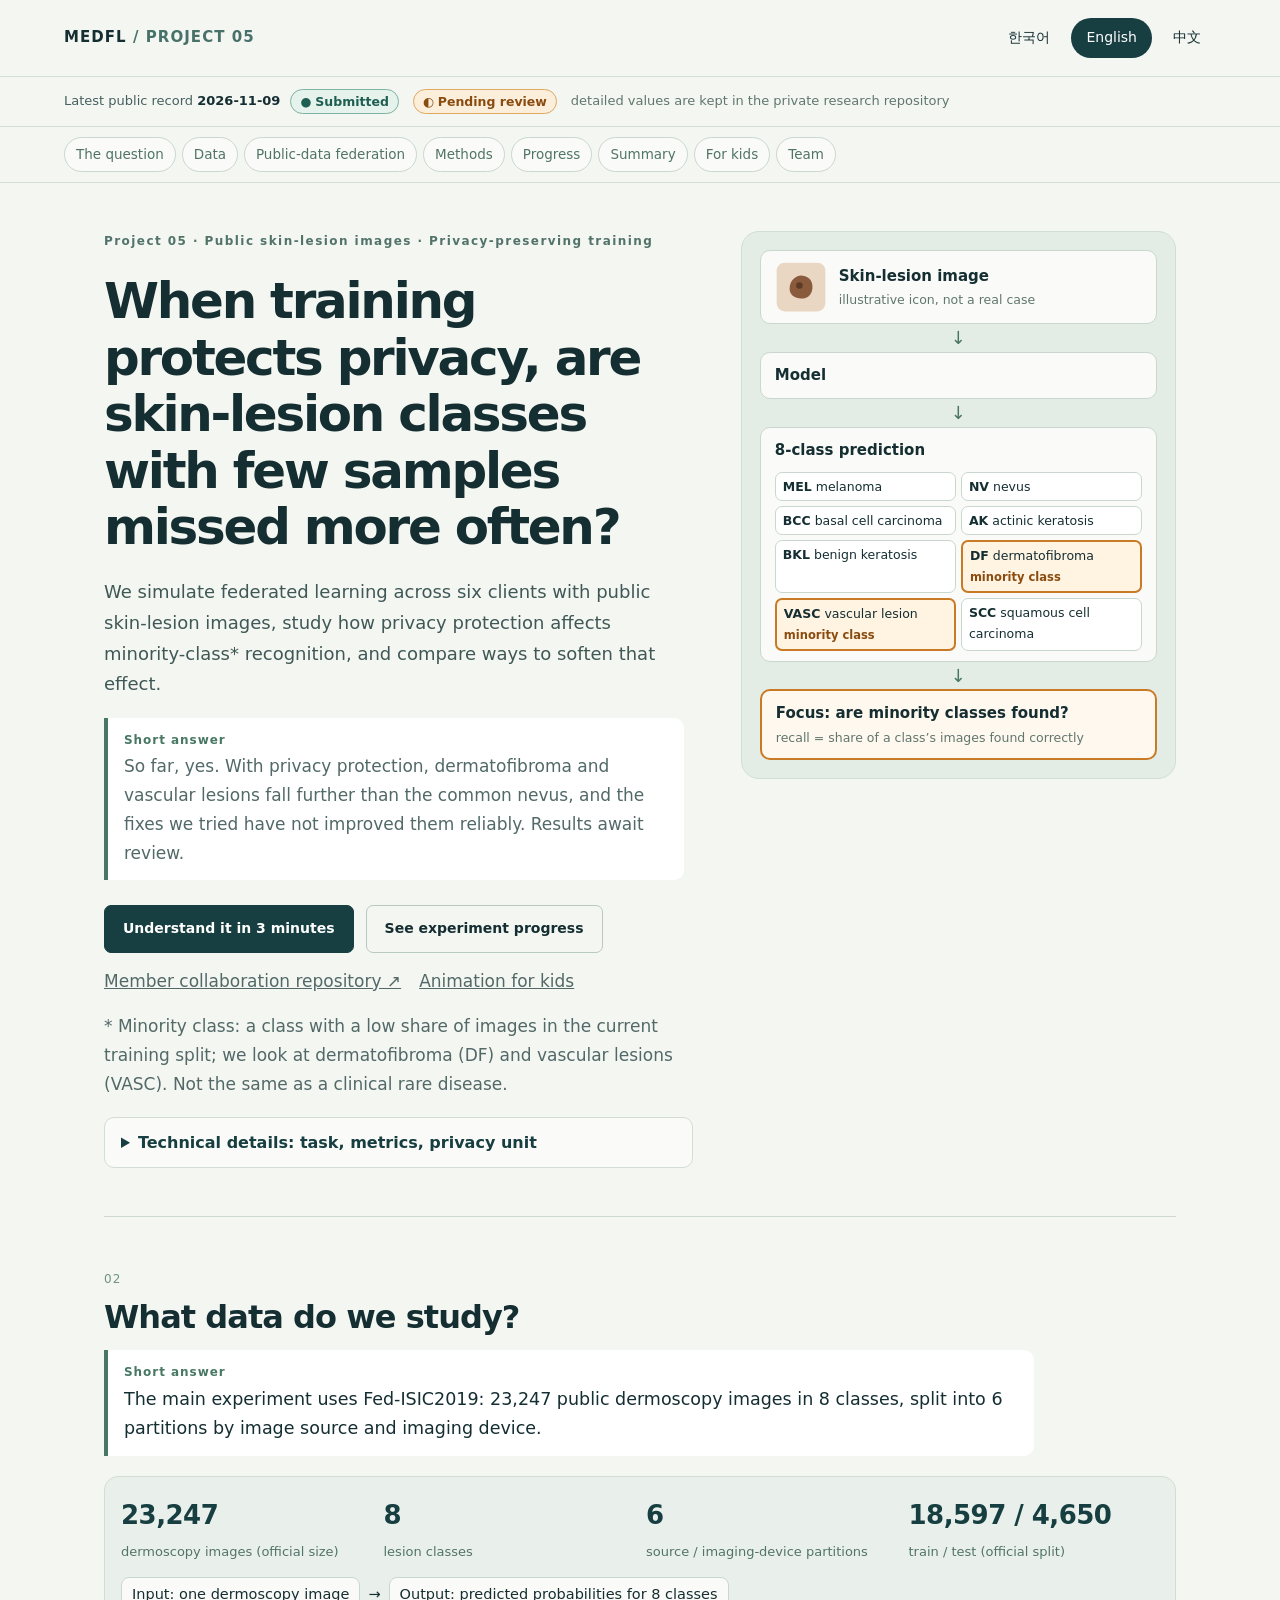
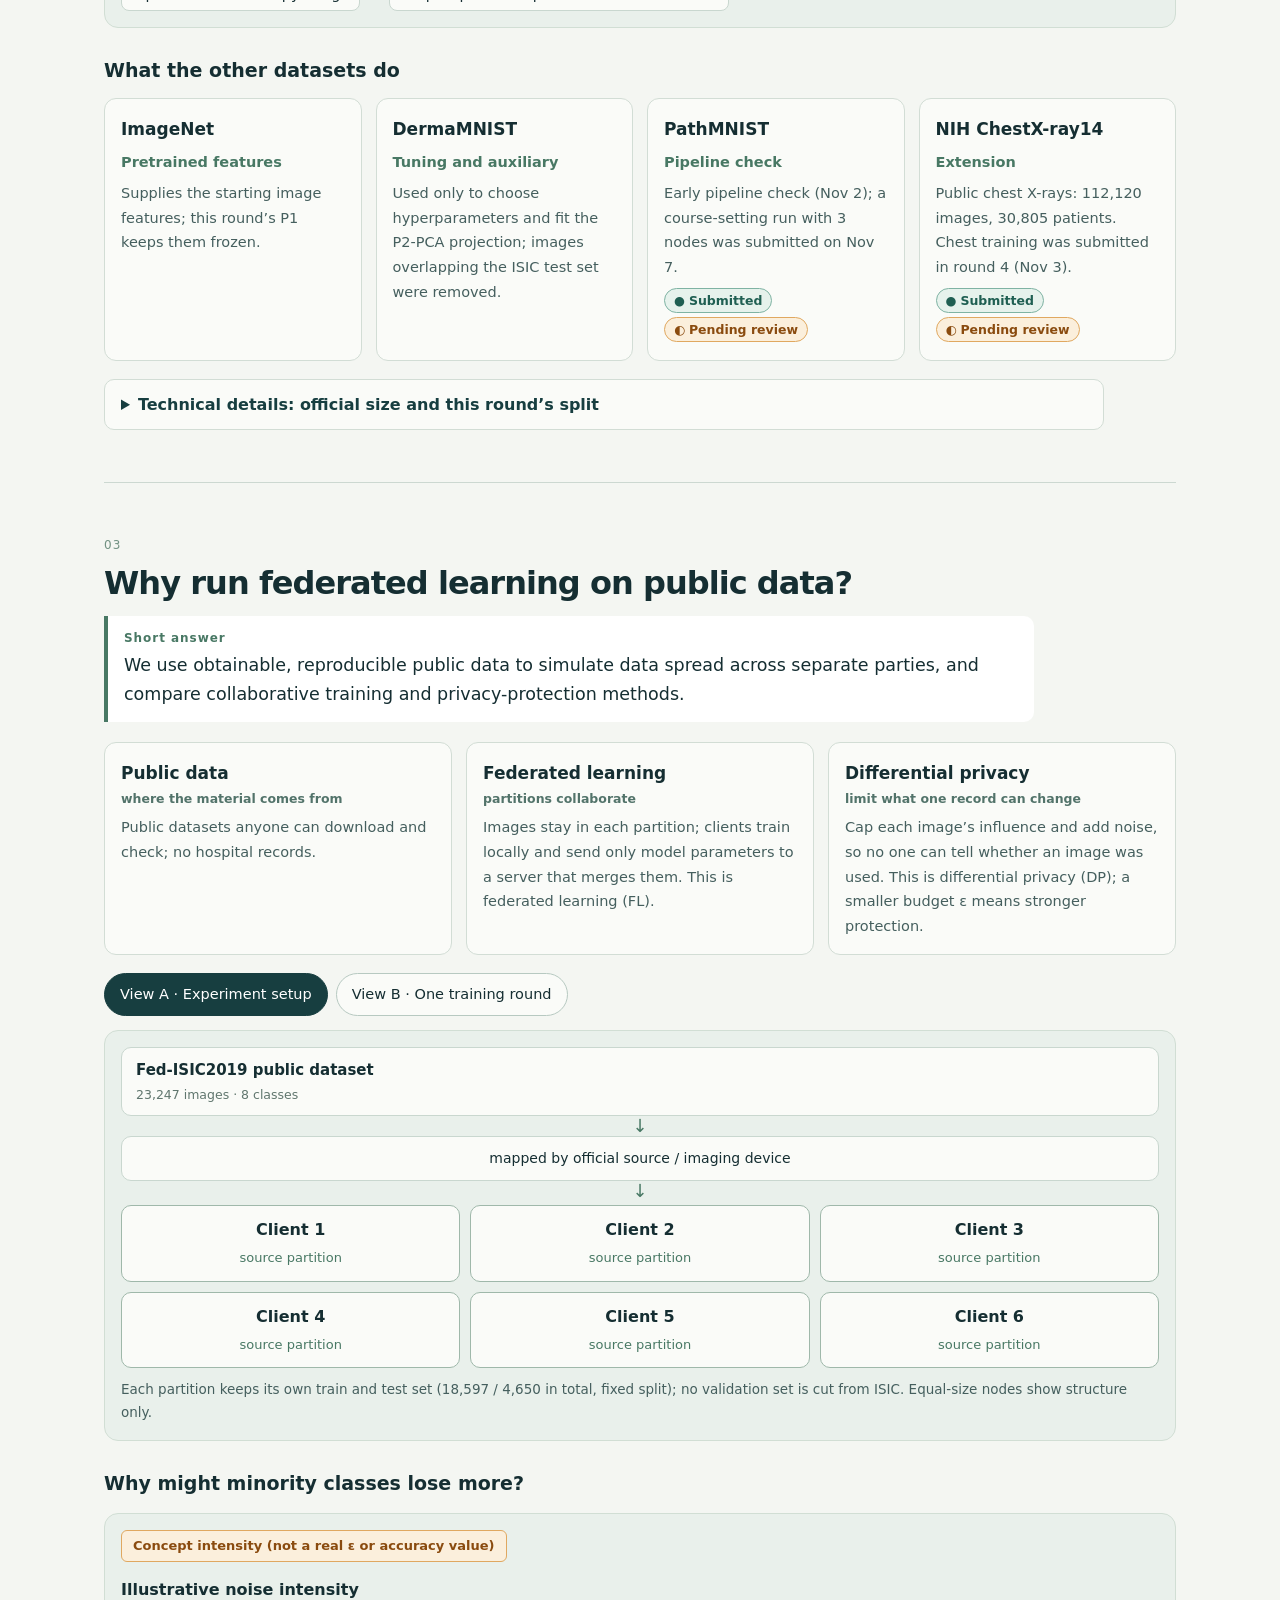
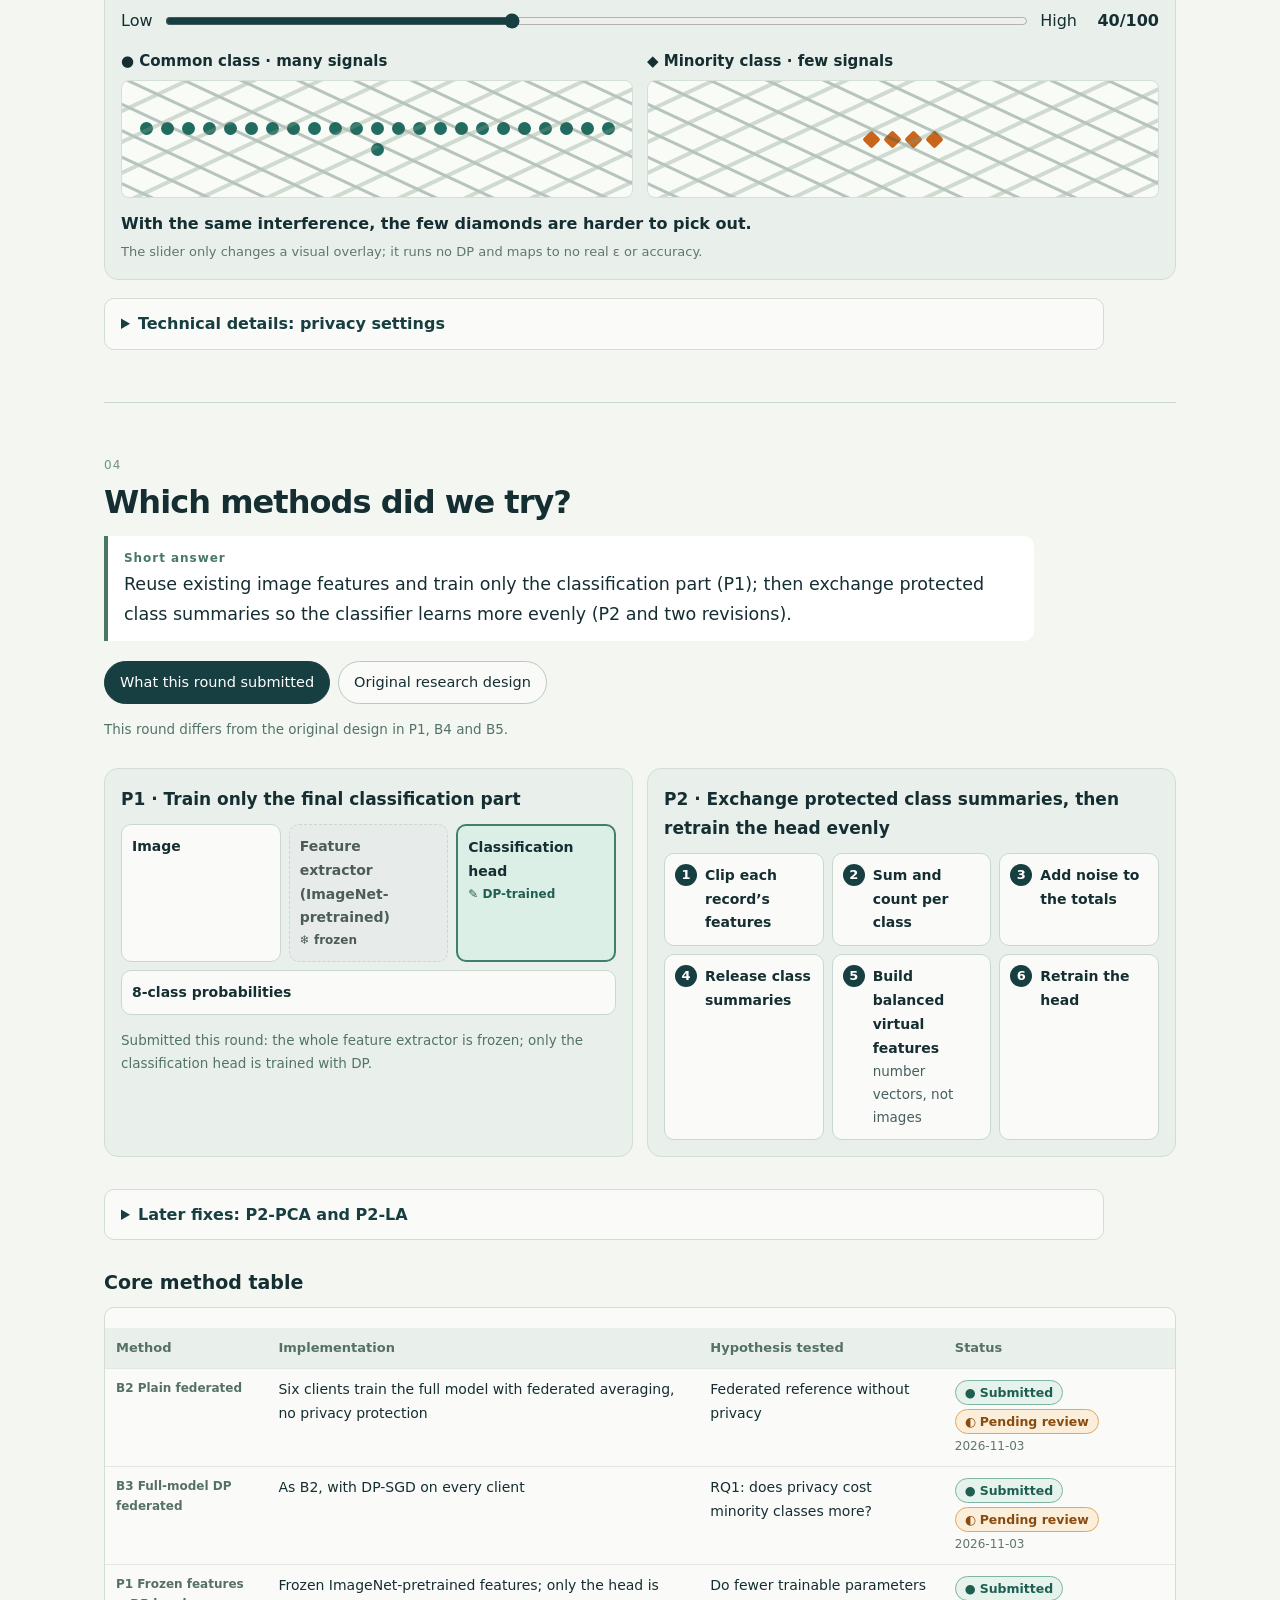
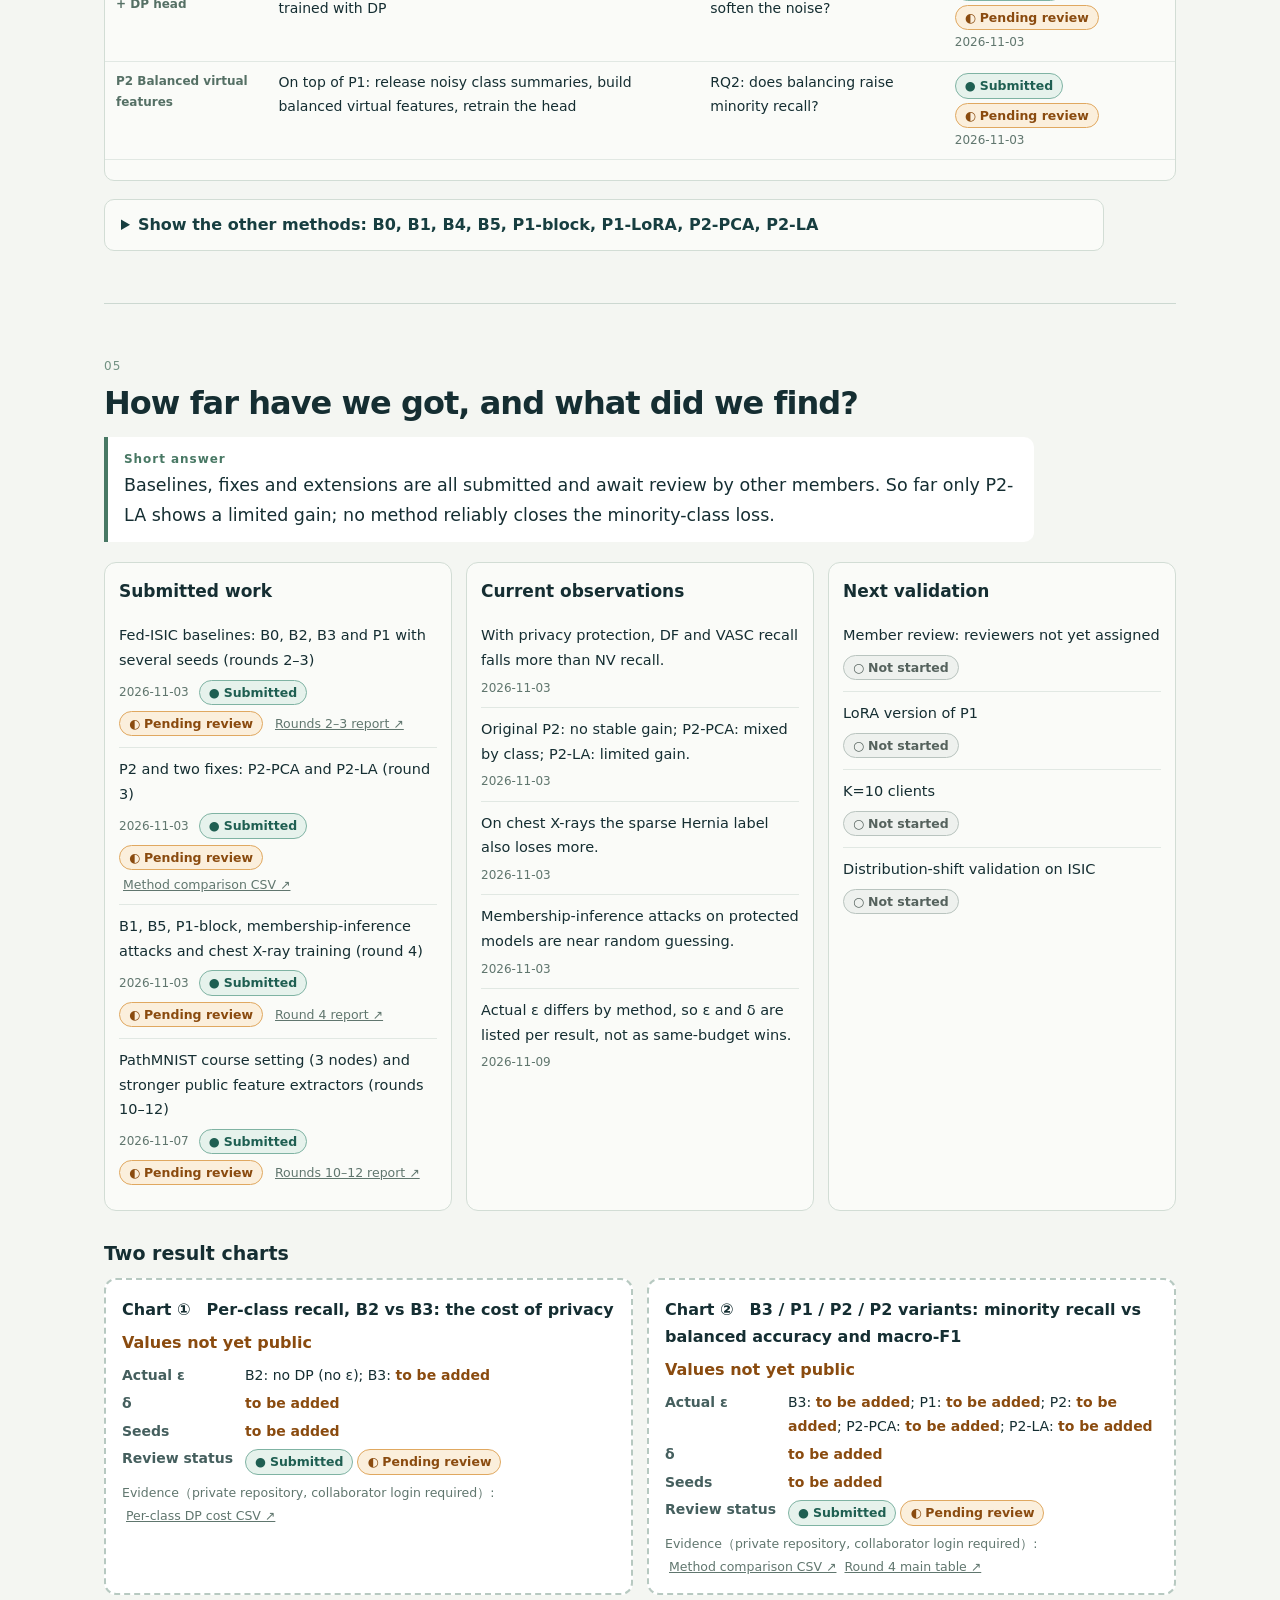
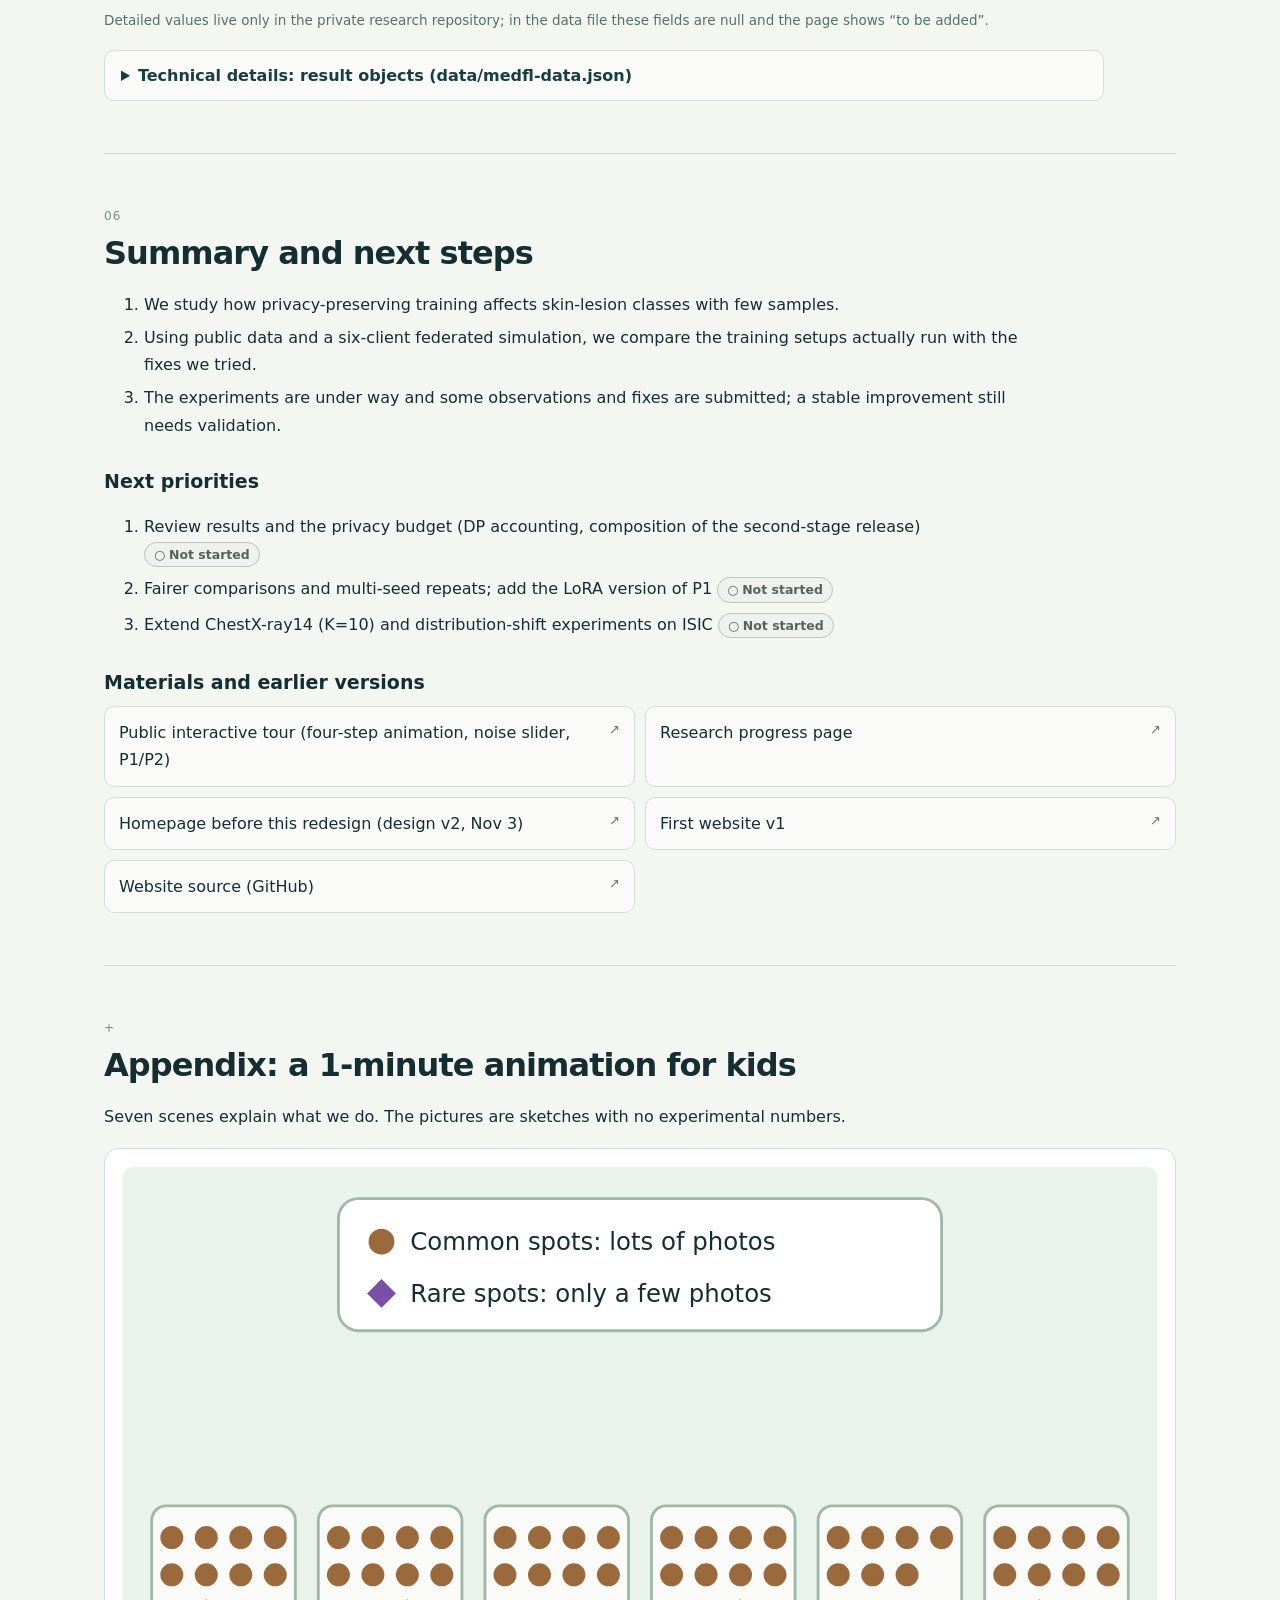
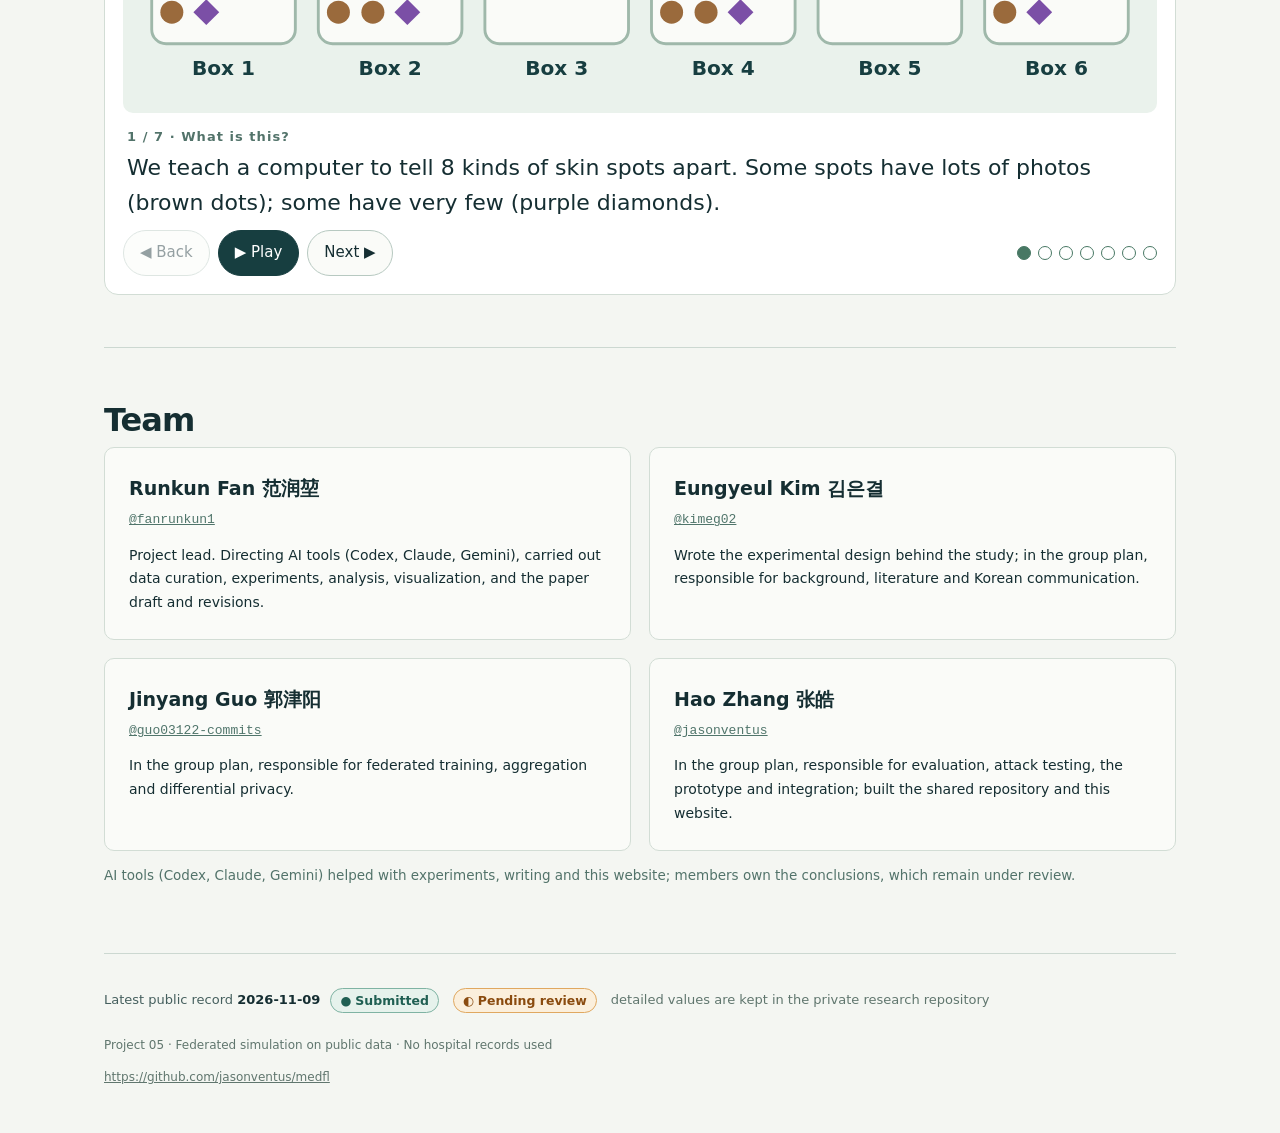
==== commit fad7694a: "web: 2026-11-09 homepage redesign · 홈페이지 개편 · 首页改版 - Six modules on index/en/zh: question, data, pub" ====
--- a/en.html
+++ b/en.html
@@ -1,2 +1,2 @@
-<!doctype html><html translate="no" lang="en"><head><meta charset="utf-8"><meta name="google" content="notranslate"><meta name="viewport" content="width=device-width,initial-scale=1"><meta name="description" content="Research design refined from Kim eungyeul’s bilingual experimental design v1.0 (2026-11-02). Compare pretrained low-dimensional fine-tuning (P1) with balanced classifier re-training from DP summary statistics (P2)."><title>Project 05 v2 · Reducing rare-class loss in DP federated learning</title><style>*{box-sizing:border-box}html{scroll-behavior:smooth;scroll-padding-top:100px}body{margin:0;background:#f4f6f2;color:#152e32;font:16px/1.7 system-ui,-apple-system,BlinkMacSystemFont,"Segoe UI",sans-serif}a{color:inherit}a:focus-visible{outline:3px solid #e09b35;outline-offset:5px}header{position:sticky;top:0;z-index:5;background:#f4f6f2f5;border-bottom:1px solid #d5dfd9;padding:18px max(5vw,20px);display:flex;gap:20px;align-items:center;justify-content:space-between}.brand{font-size:15px;font-weight:750;text-decoration:none;letter-spacing:.07em}.brand span{color:#477169}nav{display:flex;gap:6px}nav a{padding:7px 14px;text-decoration:none;border:1px solid transparent;border-radius:30px;font-size:14px}nav a[aria-current=page]{background:#173e40;color:white}main{max-width:1200px;margin:auto;padding:0 5vw}.hero{display:grid;grid-template-columns:1.25fr 1fr;gap:65px;padding:80px 0 55px;align-items:center}.eyebrow{font-size:12px;color:#52736a;font-weight:750;letter-spacing:.12em}.hero h1{font-size:clamp(36px,4.6vw,66px);line-height:1.13;letter-spacing:-.045em;margin:22px 0}.hero p{color:#526968;max-width:580px;font-size:17px}.links{display:flex;flex-wrap:wrap;gap:12px;margin-top:25px}.button{display:inline-block;text-decoration:none;border-radius:7px;border:1px solid #b7c9c1;padding:11px 18px;font-size:14px;font-weight:650}.button.primary{background:#173e40;color:white;border-color:#173e40}.diagram{background:#e4ece6;border:1px solid #d1ded4;border-radius:18px;padding:28px}.diagram svg{display:block;width:100%;height:auto}.diagram p{font-size:13px;text-align:center;margin:12px 0 0}.notice{padding:17px 22px;border-left:3px solid #bc8532;background:#f1ebdc;font-size:14px}.metrics{display:grid;grid-template-columns:repeat(3,1fr);padding:30px 0;border-bottom:1px solid #ccd8d1}.metric{padding:5px 25px;border-right:1px solid #ccd8d1}.metric:first-child{padding-left:0}.metric:last-child{border:0}.metric strong{display:block;font-size:30px;line-height:1.25}.metric span{font-size:13px;color:#5e716b}.section{padding:50px 0;border-bottom:1px solid #ccd8d1}.section h2{font-size:27px;letter-spacing:-.03em;margin:0 0 20px}.section p{max-width:930px;color:#455f5e}.section-num{color:#729283;font-size:12px;display:block;letter-spacing:.1em;margin-bottom:7px}.team{display:grid;grid-template-columns:repeat(2,1fr);gap:18px}.person{padding:24px;border:1px solid #d2ddd5;border-radius:10px;background:#fafbf8}.person h3{margin:0;font-size:19px}.person .handle{font:13px/1.5 ui-monospace,monospace;color:#50756b}.person p{font-size:14px;margin:12px 0 0}.person small{display:block;color:#6b7d74;margin-top:10px}.flow{counter-reset:n;list-style:none;padding:0}.flow li{counter-increment:n;position:relative;padding:0 0 23px 48px;max-width:900px}.flow li:before{content:counter(n,decimal-leading-zero);position:absolute;left:0;top:0;font:14px/28px ui-monospace,monospace;color:#487864;border-bottom:1px solid #acc5b5}.tool-list{padding-left:20px}.tool-list li{margin:14px 0;max-width:900px}.docs{display:grid;grid-template-columns:repeat(2,1fr);gap:12px}.doc{display:flex;justify-content:space-between;gap:10px;border-bottom:1px solid #ccd8d1;padding:14px 2px;text-decoration:none}.doc:hover{color:#14755a}.access{font-size:13px;color:#61786e}.prompt{white-space:pre-wrap;word-break:break-word;background:#e8eee7;border:1px solid #d0ddd0;border-radius:8px;padding:22px;font:14px/1.8 system-ui}.footer{max-width:1200px;margin:auto;padding:32px 5vw 45px;color:#60766e;font-size:12px}.footer strong{display:block;color:#274c43;font-size:13px;margin-bottom:8px}@media(max-width:760px){header{padding:13px 18px;gap:6px}.brand{font-size:12px;letter-spacing:0}nav a{padding:6px 9px;font-size:12px}.hero{grid-template-columns:1fr;gap:25px;padding:40px 0 30px}.diagram{padding:15px}.hero h1{font-size:40px}.team,.docs{grid-template-columns:1fr}.metric{padding:5px 10px}.metric strong{font-size:25px}.metric span{font-size:11px}.section{padding:35px 0}.section h2{font-size:24px}}@media(prefers-reduced-motion:reduce){html{scroll-behavior:auto}}
-[lang=ko] h1,[lang=ko] h2{word-break:keep-all}.versionbar{display:flex;flex-wrap:wrap;gap:16px;font-size:12px;padding:18px 0;border-bottom:1px solid #ccd8d1}.tablewrap{overflow-x:auto}table{width:100%;border-collapse:collapse;font-size:14px;margin:20px 0}th,td{text-align:left;vertical-align:top;padding:14px 12px;border-bottom:1px solid #ccd8d1}th{color:#557065;font-size:12px}td:first-child{font-weight:650;white-space:nowrap}.hero{padding-top:55px}.versionpill{font-size:11px;display:inline-block;background:#dce9df;border-radius:4px;padding:4px 8px;margin-top:18px}.diagram h3{font-size:18px;margin:0 0 10px}.diagram ol{padding-left:22px;font-size:14px}.diagram li{margin:12px 0}.toc{display:flex;flex-wrap:wrap;gap:15px;font-size:13px;padding:20px 0}.toc a{color:#507468}.source-note{font-size:13px;color:#60766e}.diagram .budget{font-size:30px;text-align:left;font-weight:700}.diagram .sub{font-size:12px;text-align:left}@media(max-width:760px){.hero h1{font-size:36px}th,td{padding:12px 8px;font-size:12px}.versionbar{gap:10px}.brand span{display:none}}</style></head><body><header><a class="brand" href="en.html">P05 <span>/ FEDERATED HEALTH</span></a><nav aria-label="Language / 언어 / 语言"><a lang="ko" href="index.html">한국어</a><a lang="en" href="en.html" aria-current="page">English</a><a lang="zh" href="zh.html">中文</a></nav></header><main><aside id="research-update-20261103" style="padding:20px 24px;margin:24px 0;background:#e3ece1;border:1px solid #b6cdbb;border-radius:10px"><span style="font-size:12px;font-weight:750">RESEARCH UPDATE · 2026-11-03</span><h2 style="font-size:23px;line-height:1.35;margin:8px 0">Nov 3 update: Fed-ISIC experiments submitted for review</h2><p style="margin:8px 0 12px">Rounds 2–3 and P2 revisions have been submitted. Stable benefits of the original proposal are not established; view progress and limitations.</p><a href="progress.html?lang=en" style="font-weight:750">Read the latest progress →</a></aside><aside id="public-explainer" style="margin:26px 0 0;padding:24px 26px;background:#173e40;color:#fff;border-radius:12px;border:1px solid #2f6256"><span style="font-size:12px;letter-spacing:.1em">NEW · INTERACTIVE / 한국어 · English · 中文</span><h2 style="font-size:clamp(23px,3vw,32px);line-height:1.3;margin:10px 0">Our research in 3 minutes</h2><p style="margin:8px 0 20px;color:#e3eee4">Data stays local. AI learns together. Explore the idea with a hands-on tour.</p><a href="explain.html?lang=en" style="display:inline-block;background:#f2d69b;color:#153e3d;padding:12px 18px;border-radius:7px;font-weight:750;text-decoration:none">Explore the interactive tour →</a></aside><div class="versionbar"><strong>Current v2</strong><a href="versions/v1/en.html">Original website v1 ↗</a><a href="versions/before-v2/en.html">Pre-update trilingual site ↗</a><a href="#changes">Change history</a></div><section class="hero"><div><div class="eyebrow">PROJECT 05 · RESEARCH DESIGN v2 · 2026-11-02</div><h1>Protect privacy without overlooking rare classes</h1><p>Research design refined from Kim eungyeul’s bilingual experimental design v1.0 (2026-11-02). Compare pretrained low-dimensional fine-tuning (P1) with balanced classifier re-training from DP summary statistics (P2).</p><div class="links"><a class="button primary" href="https://github.com/jasonventus/healthcare-ai-project05/tree/codex/trilingual-collaboration">Open private repository ↗</a><a class="button" href="#changes">Change history ↓</a></div><span class="versionpill">Kim eungyeul · Design v1.0 → Research v2</span></div><div class="diagram"><h3>P1 → P2</h3><ol><li>Pretraining + low-dimensional tuning + DP-FedAvg</li><li>P1 + DP balanced classifier re-training</li></ol><p class="budget">ε ≤ 3.0</p><p class="sub">Privacy budget target · RDP composition</p></div></section><div class="notice" role="note">Research design v2 + Nov 3 member progress. Fan Runkun has submitted Fed-ISIC rounds 2–3; human review is pending. This website update did not retrain models or independently reproduce experiments.</div><nav class="toc" aria-label="Contents"><a href="#s0">Research questions</a><a href="#s1">Datasets and site partitions</a><a href="#s2">Compared methods</a><a href="#s3">Two-stage proposal</a><a href="#s4">Privacy review conditions</a><a href="#s5">Experiments and evaluation</a><a href="#s6">Team roles and progress</a><a href="#changes">Versions and changes</a></nav><section class="section" id="s0"><span class="section-num">01</span><h2>Research questions</h2><div class="tablewrap"><table><thead><tr><th>ID</th><th>Question</th><th>Test</th></tr></thead><tbody><tr><td>RQ1</td><td>Does DP at ε≤3 harm rare classes disproportionately?</td><td>Compare per-class DP cost for B2 versus B3</td></tr><tr><td>RQ2</td><td>Do P1/P2 improve rare- and worst-class recall at the same final ε?</td><td>B0–B5, P1/P2 and ablations</td></tr><tr><td>RQ3</td><td>Does improvement persist under different cross-site rare-case distributions?</td><td>Scattered/concentrated scenarios and Dirichlet α</td></tr></tbody></table></div></section><section class="section" id="s1"><span class="section-num">02</span><h2>Datasets and site partitions</h2><div class="tablewrap"><table><thead><tr><th>Dataset</th><th>Role</th><th>Protocol</th></tr></thead><tbody><tr><td>DermaMNIST</td><td>Current member report: selection and pipeline checks</td><td>Reportedly used for selection after removing ISIC test-image overlaps. It does not replace patient/lesion-unit audits or final validation.</td></tr><tr><td>Fed-ISIC2019</td><td>Main study · six FLamby clients</td><td>23,247 images and eight classes. Preserve official site/acquisition-system partitions. Six clients do not mean six independent hospitals. Recount DF/VASC frequencies on the actual split. Check and follow ISIC2019 CC-BY-NC 4.0 and separate HAM10000 terms.</td></tr><tr><td>NIH ChestX-ray14</td><td>Additional distribution check · K=3,5</td><td>Source specification: 112,120 images/30,805 patients, 14 multilabel findings. Partition and assign sites by patient; recount Hernia after filtering. Scattered/concentrated, α∈{0.1,0.5,1.0}. Specification counts are not an audited local dataset.</td></tr></tbody></table></div></section><section class="section" id="s2"><span class="section-num">03</span><h2>Compared methods</h2><div class="tablewrap"><table><thead><tr><th>ID</th><th>Method</th><th>Purpose</th></tr></thead><tbody><tr><td>B0</td><td>Centralized · no DP</td><td>Empirical reference, not a guaranteed upper bound</td></tr><tr><td>B1</td><td>Single site · DP</td><td>Value of federation</td></tr><tr><td>B2</td><td>FedAvg · no DP</td><td>Non-DP federated reference</td></tr><tr><td>B3</td><td>DP-FedAvg · full fine-tuning</td><td>Primary baseline</td></tr><tr><td>B4</td><td>B3 + class-weighted loss</td><td>Test a simple alternative; do not assume failure</td></tr><tr><td>B5</td><td>DP-FedAvg + group-wise adaptive clipping</td><td>Review DPSGD-F adaptation and extra statistics</td></tr><tr><td>P1</td><td>Pretraining + low-dimensional tuning + DP-FedAvg</td><td>Last block or LoRA plus classifier</td></tr><tr><td>P2</td><td>P1 + DP balanced classifier re-training</td><td>Final proposed method; benefit not established</td></tr></tbody></table></div></section><section class="section" id="s3"><span class="section-num">04</span><h2>Two-stage proposal</h2><ul class="tool-list"><li>P1: ImageNet-pretrained EfficientNet-B0 or ResNet-18, 224×224 inputs. Freeze most weights and train the last block/LoRA and classifier using DP-SGD. Replace incompatible BatchNorm modules with compatible alternatives such as GroupNorm and validate with Opacus. Record any effect of converting pretrained components in the comparison.</li><li>P2: Clip each protected unit’s feature vector to R; release noisy per-class sums and counts to the server. Form noisy means and train a balanced classifier on equal numbers of virtual features per class. The virtual-feature distribution, dispersion and count remain to be specified; private estimates also need accounting.</li></ul><p>Target final ε≤3.0, δ&lt;1/n_i. The source’s (ε₁,ε₂)=(2.7,0.3) and ε₂∈{0.1,0.3,0.5,1.0} are search proposals. Adding ε labels or separately converting them is not a verified budget. Compose all rounds and statistics releases per client at common RDP orders, then convert once at the final δ and check the bound.</p></section><section class="section" id="s4"><span class="section-num">05</span><h2>Privacy review conditions</h2><ul class="tool-list"><li>Image-level DP is not automatically patient-level DP. Audit identifiers, repeated images and lesions; claim patient-level protection only with one record per patient, patient-level gradients or a justified group guarantee. Otherwise explicitly report image/record-level protection.</li><li>A parallel-composition argument requires disjoint patient ownership and conditionally DP site mechanisms covering the full interaction. Review the full transcript and cumulative per-site accounting; never reset the accountant between rounds.</li><li>Sums and counts form a joint release. For fixed encoding, single-label add/remove adjacency, one block has sum sensitivity≤R and count sensitivity≤1, but the joint vector/noise costs must be assessed together. A multilabel patient can affect several classes; the single-class argument cannot be reused unchanged.</li><li>Estimating the feature median R, class weights/counts, aggregation weights or adaptive clipping thresholds from private data may add privacy cost. Prefer public data or fixed rules.</li><li>Predefine floors/suppression for nonpositive or tiny noisy counts and empty classes. Postprocess DP outputs only; do not query true counts again. Report instability for rare classes.</li><li>Account for tuning, early stopping, repeated seeds, selection, intermediate checkpoints and released evaluations. Listing tuning runs does not restore privacy. ε=8/∞ runs are outside-target research references.</li></ul><p class="source-note">Basis: Kim eungyeul’s Chinese and English design v1.0, 2026-11-02. Korean is a translation/editorial synthesis in this update. RQs and methods are proposals; utility improvement and patient-level DP are not established facts. Added technical review conditions are separated in PRIVACY_REVIEW.md.</p></section><section class="section" id="s5"><span class="section-num">06</span><h2>Experiments and evaluation</h2><div class="tablewrap"><table><thead><tr><th>ID</th><th>Experiment</th><th>Question / output</th></tr></thead><tbody><tr><td>E1</td><td>Per-class loss: B2 versus B3</td><td>RQ1 · establish whether the gap exists</td></tr><tr><td>E2</td><td>B0–B5/P1/P2 at ε=3</td><td>RQ2 · main comparison</td></tr><tr><td>E3</td><td>ε∈{1,3,8,∞}</td><td>Privacy–utility curves; 8/∞ are outside-target references</td></tr><tr><td>E4</td><td>Chest: scattered/concentrated, K=3,5, varying α</td><td>RQ3 · separate multilabel validation</td></tr><tr><td>E5</td><td>Remove stage 2 / remove low-dimensional tuning / vary ε₂</td><td>Component ablation</td></tr><tr><td>E6</td><td>Optional K=3,5,10 scaling; retain basic course MIA</td><td>Scalability and empirical attack evaluation</td></tr></tbody></table></div><ul class="tool-list"><li>Report Balanced Accuracy, Macro-F1, DF/VASC recall and worst-class recall together. For Chest, report Hernia AUROC and AUPRC; select thresholds using validation only.</li><li>Per-class DP cost=non-DP score−DP score; report majority/rare cost gap, mean/minimum site performance and final ε/δ. If a test class lacks positives or negatives, report N/A and support rather than silently scoring zero.</li><li>C∈{0.1,0.5,1.0}, batch 128–512, 30–50 rounds and one local epoch per round are proposed search ranges. Plan ≥3 seeds and mean±SD. Freeze the run configuration after public-data exploration and resource checks.</li><li>Retain the course’s ≥95% centralized-relative utility target as a secondary criterion. Predefine its primary metric and use matched models, data and preprocessing. Overall accuracy alone cannot establish rare-class benefit.</li><li>The source marks MIA optional; retain a basic MIA check for the course attack-evaluation metric. Extended attacks/site scaling remain optional. MIA does not replace formal DP.</li></ul><ol class="flow"><li>Check data units, Flower/Opacus and accounting using DermaMNIST.</li><li>Test RQ1 with Fed-ISIC B2/B3 first; revise the hypothesis or scope if the gap is absent.</li><li>Run B0–B5/P1/P2, budget curves and ablations.</li><li>Run Chest checks after patient-unit and multilabel sensitivity review.</li><li>Add scalability/MIA when time and resources permit.</li></ol></section><section class="section" id="s6"><span class="section-num">07</span><h2>Team roles and progress</h2><div class="team"><article class="person"><h3>金銀潔 김은결 (Kim eungyeul)</h3><a class="handle" href="https://github.com/kimeg02">@kimeg02</a><p>Author of the completed design documents. Own RQs, rare-class definitions, literature consistency, Korean review and the RQ1 decision gate.</p></article><article class="person"><h3>范润堃</h3><a class="handle" href="https://github.com/fanrunkun1">@fanrunkun1</a><p>Submitted Fed-ISIC rounds 2–3, data partitions and failure diagnoses. Continues data-permission, duplication-audit and baseline work. PathMNIST remains a pipeline check only.</p></article><article class="person"><h3>郭津阳</h3><a class="handle" href="https://github.com/guo03122-commits">@guo03122-commits</a><p>Own B3/B5/P1/P2, module validation, full RDP accounting, stage-2 sensitivity and cumulative budget.</p></article><article class="person"><h3>张皓</h3><a class="handle" href="https://github.com/jasonventus">@jasonventus</a><p>Own evaluation preregistration, site/class metrics, MIA, change history and website/report integration.</p></article></div><p>Kim eungyeul’s design remains the original plan. Fan Runkun submitted member/fanrunkun1/round2-3-fedisic (84ab6a2), including comparisons and P2/PCA/LA attempts. This round uses head-only P1 and class-weighted P1 as B4. Human review is pending; detailed values and per-run logs remain private.</p><ul class="tool-list"><li>Gemini: concept explanations, summaries of supplied papers, drafting, translation and practice questions. Members verify original sources.</li><li>WorkBuddy: scripts, debugging, configuration, statistics and log organization. Members run the work and validate outputs.</li><li>Muse: presentation structure and visuals according to the actual features of the version in use; unverified capabilities are not assumed.</li></ul><p>AI assists with drafts and code. Humans remain responsible for data selection, execution, truthful results, conclusions and the defense. Do not upload patient data, passwords or tokens to external AI tools or the repository.</p></section><section class="section" id="changes"><span class="section-num">08</span><h2>Versions and changes</h2><p>2026-11-02 · Research design v2 · Based on Kim eungyeul’s design. No new experiments, approval or certification claimed.</p><ul class="tool-list"><li>General three-node study → explicit RQ1–RQ3 on rare-class DP costs.</li><li>MedMNIST starting point → DermaMNIST pilot, Fed-ISIC main study, NIH supplementary check.</li><li>Four broad comparisons → B0–B5/P1/P2, six experiments and ≥3-seed plan.</li><li>Aggregate utility focus → rare/worst classes, site-level evaluation and cumulative accounting.</li><li>History links only → original site v1, pre-update site, two repository archive branches and hash manifest.</li></ul><p>v1 denotes the first published Site saved version 1; before-v2 denotes saved version 3 immediately preceding this revision. They are distinct. Original HTML remains unchanged. Repository branches archive/v1-initial and archive/v1-trilingual are preservation snapshots. Subsequent work uses new branches and commits.</p><div class="versionbar"><strong>Current v2</strong><a href="versions/v1/en.html">Original website v1 ↗</a><a href="versions/before-v2/en.html">Pre-update trilingual site ↗</a><a href="#changes">Change history</a></div></section><section class="section"><h2>Documents</h2><div class="docs"><a class="doc" href="https://github.com/jasonventus/healthcare-ai-project05/blob/codex/trilingual-collaboration/RESEARCH_DESIGN.md#en"><span>Experimental design</span><span aria-hidden="true">↗</span></a><a class="doc" href="https://github.com/jasonventus/healthcare-ai-project05/blob/codex/trilingual-collaboration/PRIVACY_REVIEW.md#en"><span>Privacy review</span><span aria-hidden="true">↗</span></a><a class="doc" href="https://github.com/jasonventus/healthcare-ai-project05/blob/codex/trilingual-collaboration/PROJECT_PLAN.md#en"><span>Roles and progress</span><span aria-hidden="true">↗</span></a><a class="doc" href="https://github.com/jasonventus/healthcare-ai-project05/blob/codex/trilingual-collaboration/EXPERIMENT_TEMPLATE.md#en"><span>Experiment record</span><span aria-hidden="true">↗</span></a><a class="doc" href="https://github.com/jasonventus/healthcare-ai-project05/blob/codex/trilingual-collaboration/CONTRIBUTING.md#en"><span>Contribution guide</span><span aria-hidden="true">↗</span></a><a class="doc" href="https://github.com/jasonventus/healthcare-ai-project05/blob/codex/trilingual-collaboration/AI_USAGE_LOG.md#en"><span>AI usage</span><span aria-hidden="true">↗</span></a><a class="doc" href="https://github.com/jasonventus/healthcare-ai-project05/blob/codex/trilingual-collaboration/CHANGELOG.md#en"><span>Changelog</span><span aria-hidden="true">↗</span></a><a class="doc" href="https://github.com/jasonventus/healthcare-ai-project05/blob/codex/trilingual-collaboration/VERSION_HISTORY.md#en"><span>Preserved versions</span><span aria-hidden="true">↗</span></a><a class="doc" href="https://github.com/jasonventus/healthcare-ai-project05/blob/codex/trilingual-collaboration/WEBSITE.md#en"><span>Website deployment</span><span aria-hidden="true">↗</span></a></div><p>Public read-only website. Authenticated collaborators edit the medfl repository; research documents remain in the private repository.</p><p class="source-note">Checked the FLamby paper/dataset README and official Opacus documentation. Other references from the source are preserved in the extracts but are not all verified. Do not use recent bibliographic entries as established evidence before DOI/full-text verification.</p><a href="https://github.com/owkin/FLamby/blob/main/flamby/datasets/fed_isic2019/README.md">FLamby</a> · <a href="https://opacus.ai/api/privacy_engine.html">Opacus</a></section></main><footer class="footer"><p><a href="progress.html?lang=en">Nov 3 update: Fed-ISIC experiments submitted for review</a></p><p>GitHub Pages migration · 2026-11-02 · New URL: https://jasonventus.github.io/medfl/ · Earlier public pages preserved.</p><strong>PROJECT 05 · 한국어 / English / 中文</strong>Federated simulation on public data is not clinical validation; mock IRB is not actual approval.<br>Public read-only website. Authenticated collaborators edit the medfl repository; research documents remain in the private repository.<br><a href="https://github.com/jasonventus/medfl">Website source · sign in to contribute</a></footer></body></html>
+<!doctype html><html translate="no" lang="en"><head><meta charset="utf-8"><meta name="google" content="notranslate"><meta name="viewport" content="width=device-width,initial-scale=1"><meta name="description" content="Project 05: a six-client federated simulation on public skin-lesion images, studying how privacy protection affects minority-class recognition."><title>MedFL · Minority classes under private training</title><link rel="alternate" hreflang="ko" href="index.html"><link rel="alternate" hreflang="en" href="en.html"><link rel="alternate" hreflang="zh" href="zh.html"><script>document.documentElement.classList.add("js")</script><style>*{box-sizing:border-box}html{scroll-behavior:smooth;scroll-padding-top:100px}body{margin:0;background:#f4f6f2;color:#152e32;font:16px/1.7 system-ui,-apple-system,BlinkMacSystemFont,"Segoe UI",sans-serif}a{color:inherit}a:focus-visible{outline:3px solid #e09b35;outline-offset:5px}header{position:sticky;top:0;z-index:5;background:#f4f6f2f5;border-bottom:1px solid #d5dfd9;padding:18px max(5vw,20px);display:flex;gap:20px;align-items:center;justify-content:space-between}.brand{font-size:15px;font-weight:750;text-decoration:none;letter-spacing:.07em}.brand span{color:#477169}nav{display:flex;gap:6px}nav a{padding:7px 14px;text-decoration:none;border:1px solid transparent;border-radius:30px;font-size:14px}nav a[aria-current=page]{background:#173e40;color:white}main{max-width:1200px;margin:auto;padding:0 5vw}.hero{display:grid;grid-template-columns:1.25fr 1fr;gap:65px;padding:80px 0 55px;align-items:center}.eyebrow{font-size:12px;color:#52736a;font-weight:750;letter-spacing:.12em}.hero h1{font-size:clamp(36px,4.6vw,66px);line-height:1.13;letter-spacing:-.045em;margin:22px 0}.hero p{color:#526968;max-width:580px;font-size:17px}.links{display:flex;flex-wrap:wrap;gap:12px;margin-top:25px}.button{display:inline-block;text-decoration:none;border-radius:7px;border:1px solid #b7c9c1;padding:11px 18px;font-size:14px;font-weight:650}.button.primary{background:#173e40;color:white;border-color:#173e40}.diagram{background:#e4ece6;border:1px solid #d1ded4;border-radius:18px;padding:28px}.diagram svg{display:block;width:100%;height:auto}.diagram p{font-size:13px;text-align:center;margin:12px 0 0}.notice{padding:17px 22px;border-left:3px solid #bc8532;background:#f1ebdc;font-size:14px}.metrics{display:grid;grid-template-columns:repeat(3,1fr);padding:30px 0;border-bottom:1px solid #ccd8d1}.metric{padding:5px 25px;border-right:1px solid #ccd8d1}.metric:first-child{padding-left:0}.metric:last-child{border:0}.metric strong{display:block;font-size:30px;line-height:1.25}.metric span{font-size:13px;color:#5e716b}.section{padding:50px 0;border-bottom:1px solid #ccd8d1}.section h2{font-size:27px;letter-spacing:-.03em;margin:0 0 20px}.section p{max-width:930px;color:#455f5e}.section-num{color:#729283;font-size:12px;display:block;letter-spacing:.1em;margin-bottom:7px}.team{display:grid;grid-template-columns:repeat(2,1fr);gap:18px}.person{padding:24px;border:1px solid #d2ddd5;border-radius:10px;background:#fafbf8}.person h3{margin:0;font-size:19px}.person .handle{font:13px/1.5 ui-monospace,monospace;color:#50756b}.person p{font-size:14px;margin:12px 0 0}.person small{display:block;color:#6b7d74;margin-top:10px}.flow{counter-reset:n;list-style:none;padding:0}.flow li{counter-increment:n;position:relative;padding:0 0 23px 48px;max-width:900px}.flow li:before{content:counter(n,decimal-leading-zero);position:absolute;left:0;top:0;font:14px/28px ui-monospace,monospace;color:#487864;border-bottom:1px solid #acc5b5}.tool-list{padding-left:20px}.tool-list li{margin:14px 0;max-width:900px}.docs{display:grid;grid-template-columns:repeat(2,1fr);gap:12px}.doc{display:flex;justify-content:space-between;gap:10px;border-bottom:1px solid #ccd8d1;padding:14px 2px;text-decoration:none}.doc:hover{color:#14755a}.access{font-size:13px;color:#61786e}.prompt{white-space:pre-wrap;word-break:break-word;background:#e8eee7;border:1px solid #d0ddd0;border-radius:8px;padding:22px;font:14px/1.8 system-ui}.footer{max-width:1200px;margin:auto;padding:32px 5vw 45px;color:#60766e;font-size:12px}.footer strong{display:block;color:#274c43;font-size:13px;margin-bottom:8px}@media(max-width:760px){header{padding:13px 18px;gap:6px}.brand{font-size:12px;letter-spacing:0}nav a{padding:6px 9px;font-size:12px}.hero{grid-template-columns:1fr;gap:25px;padding:40px 0 30px}.diagram{padding:15px}.hero h1{font-size:40px}.team,.docs{grid-template-columns:1fr}.metric{padding:5px 10px}.metric strong{font-size:25px}.metric span{font-size:11px}.section{padding:35px 0}.section h2{font-size:24px}}@media(prefers-reduced-motion:reduce){html{scroll-behavior:auto}}
+[lang=ko] h1,[lang=ko] h2{word-break:keep-all}.versionbar{display:flex;flex-wrap:wrap;gap:16px;font-size:12px;padding:18px 0;border-bottom:1px solid #ccd8d1}.tablewrap{overflow-x:auto}table{width:100%;border-collapse:collapse;font-size:14px;margin:20px 0}th,td{text-align:left;vertical-align:top;padding:14px 12px;border-bottom:1px solid #ccd8d1}th{color:#557065;font-size:12px}td:first-child{font-weight:650;white-space:nowrap}.hero{padding-top:55px}.versionpill{font-size:11px;display:inline-block;background:#dce9df;border-radius:4px;padding:4px 8px;margin-top:18px}.diagram h3{font-size:18px;margin:0 0 10px}.diagram ol{padding-left:22px;font-size:14px}.diagram li{margin:12px 0}.toc{display:flex;flex-wrap:wrap;gap:15px;font-size:13px;padding:20px 0}.toc a{color:#507468}.source-note{font-size:13px;color:#60766e}.diagram .budget{font-size:30px;text-align:left;font-weight:700}.diagram .sub{font-size:12px;text-align:left}@media(max-width:760px){.hero h1{font-size:36px}th,td{padding:12px 8px;font-size:12px}.versionbar{gap:10px}.brand span{display:none}}.skip{position:absolute;left:-999px}.skip:focus{left:12px;top:12px;z-index:9;background:#fff;padding:8px 12px;border-radius:6px}header{flex-wrap:wrap}.langs a{white-space:nowrap}.recordbar{display:flex;flex-wrap:wrap;gap:6px 10px;align-items:center;font-size:13px;color:#455f5e;padding:10px max(5vw,20px);border-bottom:1px solid #d5dfd9;margin:0}.rec-label b{color:#152e32}.rec-note{color:#60766e}.toc{display:flex;flex-wrap:wrap;gap:4px 6px;padding:10px max(5vw,20px);border-bottom:1px solid #d5dfd9;background:#f4f6f2}.toc a{font-size:13.5px;text-decoration:none;padding:5px 11px;border-radius:999px;border:1px solid #c9d7cf;background:#fafbf8}.toc a:hover{border-color:#487864}.st{display:inline-flex;align-items:center;gap:4px;border-radius:999px;padding:1px 9px;font-size:12.5px;font-weight:700;border:1px solid;margin:2px 4px 2px 0;white-space:nowrap}.st-sub{color:#1f5f52;border-color:#7fb3a3;background:#e6f2ec}.st-pend{color:#8a4b0f;border-color:#e0a860;background:#fbefdc}.st-rev{color:#1d5e2e;border-color:#79b48a;background:#e3f3e6}.st-none{color:#55625d;border-color:#b9c4bf;background:#eef1ee}.mod{padding:52px 0;border-bottom:1px solid #ccd8d1}.mod h2{font-size:clamp(24px,3vw,32px);letter-spacing:-.03em;line-height:1.3;margin:0 0 6px}.alias{position:absolute;width:0;height:0;overflow:hidden}.hero{grid-template-columns:1.15fr .85fr;gap:48px;padding:48px 0;align-items:start}.hero h1{font-size:clamp(30px,3.9vw,52px)}.hero .sub{font-size:18px;color:#3f5856;max-width:640px}.answer{font-size:17.5px;line-height:1.7;color:#152e32;background:#fff;border-left:4px solid #487864;padding:12px 16px;border-radius:0 10px 10px 0;max-width:930px;margin:12px 0 20px}.answer b{display:block;font-size:12px;letter-spacing:.08em;color:#487864;margin-bottom:2px}.minor-links{display:flex;flex-wrap:wrap;gap:6px 18px;font-size:14px;margin:14px 0 0}.def{font-size:13.5px;color:#52736a;max-width:640px}.fig{background:#e9f0eb;border:1px solid #d1ded4;border-radius:14px;padding:16px;margin:14px 0}.fig-h{margin:0 0 10px;font-size:17px}.flow1{margin:0;background:#e4ece6;border:1px solid #d1ded4;border-radius:18px;padding:18px;display:grid;gap:4px}.f-box{background:#fafbf8;border:1px solid #c9d7cf;border-radius:10px;padding:10px 14px}.f-box b{display:block;font-size:15px}.f-box small{display:block;font-size:12.5px;color:#60766e}.f-img{display:flex;gap:12px;align-items:center}.lesion{width:52px;height:52px;flex:none}.f-focus{border:2px solid #c97a24;background:#fff8ee}.f-thin{text-align:center;font-size:14px}.f-arrow{text-align:center;color:#487864;font-size:18px;line-height:1.1}.flow1 figcaption{font-size:13px;color:#52736a;margin-top:6px}.chips{list-style:none;padding:0;margin:8px 0 0;display:grid;grid-template-columns:1fr 1fr;gap:5px}.chip{font-size:12.5px;border:1px solid #c9d7cf;border-radius:7px;padding:3px 7px;background:#fff}.chip b{font-size:12.5px;display:inline}.chip.minor{border:2px solid #c97a24;background:#fff3e2}.chip em{font-style:normal;font-weight:700;color:#8a4b0f;font-size:11.5px}details.tech{margin:18px 0 0;border:1px solid #d2ddd5;border-radius:10px;background:#fafbf8;padding:0 16px;max-width:1000px}details.tech summary{padding:11px 0;font-weight:700;cursor:pointer;color:#173e40}details.tech[open] summary{border-bottom:1px solid #e1e8e3}.tech-body{padding:10px 0 14px;font-size:14.5px}.tech-body ul{margin:0;padding-left:20px}.tech-body li{margin:6px 0}.dataset .stats{display:grid;grid-template-columns:repeat(4,1fr);gap:12px}.stat strong{display:block;font-size:26px;letter-spacing:-.02em;color:#173e40}.stat span{font-size:13px;color:#52736a}.io{display:flex;flex-wrap:wrap;gap:8px;align-items:center;margin:12px 0 0;font-size:14.5px}.io span:not([aria-hidden]){background:#fafbf8;border:1px solid #c9d7cf;border-radius:8px;padding:4px 10px}.sub-h{margin:26px 0 8px;font-size:19px}.cards2,.cards3,.cards4{display:grid;gap:14px;margin:12px 0}.cards2{grid-template-columns:1fr 1fr}.cards3{grid-template-columns:repeat(3,1fr)}.cards4{grid-template-columns:repeat(4,1fr)}.card{background:#fafbf8;border:1px solid #d2ddd5;border-radius:12px;padding:16px}.card h3{margin:0 0 6px;font-size:17px}.card p{margin:6px 0 0;font-size:14.5px;color:#455f5e}.card .role{font-weight:700;color:#487864;margin:0}.concept h3 small{display:block;font-size:12.5px;color:#52736a;font-weight:600}.obs{font-weight:700;color:#8a4b0f!important}.tabs{display:flex;flex-wrap:wrap;gap:8px;margin:18px 0 6px}.tabs button{font:inherit;font-size:14.5px;padding:8px 15px;border-radius:999px;border:1px solid #b7c9c1;background:#fafbf8;color:#152e32;cursor:pointer}.tabs button[aria-selected=true],.tabs button[aria-pressed=true]{background:#173e40;color:#fff;border-color:#173e40}button:focus-visible,summary:focus-visible,.tablewrap:focus-visible{outline:3px solid #e09b35;outline-offset:3px}.va-grid{list-style:none;padding:0;margin:4px 0;display:grid;grid-template-columns:repeat(3,1fr);gap:10px}.va-node{background:#fafbf8;border:1px solid #9fb8aa;border-radius:10px;padding:10px;text-align:center}.va-node b{display:block}.va-node span{font-size:13px;color:#487864}.va-node small{display:block;font-size:12px;color:#60766e}.va-note{font-size:13.5px;color:#455f5e;margin:10px 0 0}.arch{list-style:none;padding:0;margin:0;display:flex;flex-wrap:wrap;gap:8px;align-items:stretch}.arch li{flex:1 1 120px;border-radius:10px;padding:10px;border:1px solid #c9d7cf;background:#fafbf8;position:relative}.arch li b{display:block;font-size:14px}.arch li small{display:block;font-size:12px;font-weight:700}.arch li.a-frozen{background:#e7ebe9;border-style:dashed;color:#4d5c57}.arch li.a-frozen small:before{content:"❄ "}.arch li.a-train{background:#dcefe6;border:2px solid #3f7f6d}.arch li.a-train small{color:#1f5f52}.arch li.a-train small:before{content:"✎ "}.two-fig{display:grid;grid-template-columns:1fr 1fr;gap:14px}.pipe6{list-style:none;padding:0;margin:0;display:grid;grid-template-columns:repeat(3,1fr);gap:8px;counter-reset:s}.pipe6 li{counter-increment:s;background:#fafbf8;border:1px solid #c9d7cf;border-radius:10px;padding:10px 10px 10px 40px;position:relative;font-size:13.5px}.pipe6 li:before{content:counter(s);position:absolute;left:10px;top:10px;width:22px;height:22px;border-radius:50%;background:#173e40;color:#fff;font-weight:700;font-size:13px;display:grid;place-items:center}.pipe6 b{display:block;font-size:14px}.pipe6 span{color:#455f5e}.v-orig{display:none}html:not(.js) .v-orig{display:block}html:not(.js) span.v-orig{display:inline}html:not(.js) span.v-sub:after{content:" / "}.js .vlab{display:none}.vlab{font-style:normal;font-weight:700;color:#487864}.ver-orig .v-sub{display:none}.ver-orig .v-orig{display:block}.ver-orig span.v-orig{display:inline}.tablewrap{overflow-x:auto;margin:8px 0;border:1px solid #d2ddd5;border-radius:10px;background:#fafbf8}.tablewrap table{border-collapse:collapse;width:100%;min-width:680px;font-size:14px}.tablewrap th,.tablewrap td{text-align:left;vertical-align:top;padding:9px 11px;border-bottom:1px solid #e1e8e3}.tablewrap thead th{background:#e9f0eb;font-size:13px}.stc{min-width:150px}.date{display:inline-block;font-size:12px;color:#60766e;margin-right:6px}td small.date{display:block}.swipe{display:none;margin:6px 10px 0;font-size:12px;color:#60766e}.board{display:grid;grid-template-columns:repeat(3,1fr);gap:14px;margin:8px 0}.board .col{background:#fafbf8;border:1px solid #d2ddd5;border-radius:12px;padding:14px}.board h3{margin:0 0 8px;font-size:17px}.board ul{list-style:none;padding:0;margin:0}.board li{padding:9px 0;border-top:1px solid #e1e8e3;font-size:14.5px}.board li:first-child{border-top:0}.meta{margin:5px 0 0;font-size:12.5px;color:#60766e;display:flex;flex-wrap:wrap;align-items:center;gap:2px 4px}.ev{font-size:12.5px;margin-left:4px}.evgrid{display:grid;grid-template-columns:1fr 1fr;gap:14px}.evcard{border:2px dashed #b7c9c1;border-radius:12px;padding:16px;background:#fff}.evcard h4{margin:0 0 6px;font-size:16px}.pending{font-weight:750;color:#8a4b0f;margin:0 0 8px}.evcard dl{display:grid;grid-template-columns:auto 1fr;gap:4px 12px;margin:0;font-size:14px}.evcard dt{font-weight:700;color:#455f5e}.evcard dd{margin:0}.null{color:#8a4b0f;font-weight:700}.results-t code{font-size:12.5px}.sum3,.next3{max-width:930px}.sum3 li,.next3 li{margin:6px 0}.small{font-size:13.5px;color:#52736a}.src{font-size:13px}.src a{margin-right:12px}.footer .recordbar{border:0;padding:0 0 8px}.docs{display:grid;grid-template-columns:repeat(2,1fr);gap:10px}.doc{display:flex;justify-content:space-between;gap:10px;text-decoration:none;border:1px solid #d2ddd5;border-radius:10px;padding:12px 14px;background:#fafbf8}@media(max-width:980px){.hero{grid-template-columns:1fr}.cards4{grid-template-columns:1fr 1fr}.two-fig{grid-template-columns:1fr}.pipe6{grid-template-columns:1fr 1fr}}@media(max-width:760px){.dataset .stats{grid-template-columns:1fr 1fr}.cards2,.cards3,.cards4,.board,.evgrid,.docs{grid-template-columns:1fr}.va-grid{grid-template-columns:1fr 1fr}.pipe6{grid-template-columns:1fr}.swipe{display:block}.mod{padding:38px 0}.answer{font-size:16px}header{padding:12px 16px}main{padding:0 16px}.recordbar,.toc{padding-left:16px;padding-right:16px}}</style><link rel="stylesheet" href="assets/medfl.css"><link rel="stylesheet" href="assets/kids.css"></head><body><a class="skip" href="#data">Skip to content</a><header><a class="brand" href="en.html">MEDFL <span>/ PROJECT 05</span></a><nav class="langs" aria-label="Language / 언어 / 语言"><a lang="ko" hreflang="ko" href="index.html" data-lang-link>한국어</a><a lang="en" hreflang="en" href="en.html" data-lang-link aria-current="page">English</a><a lang="zh" hreflang="zh" href="zh.html" data-lang-link>中文</a></nav></header><div class="recordbar" role="note"><span class="rec-label">Latest public record <b>2026-11-09</b></span><span class="st st-sub"><span aria-hidden="true">●</span> Submitted</span><span class="st st-pend"><span aria-hidden="true">◐</span> Pending review</span><span class="rec-note">detailed values are kept in the private research repository</span></div><nav class="toc" aria-label="The question …"><a href="#what">The question</a><a href="#data">Data</a><a href="#public-fl">Public-data federation</a><a href="#methods">Methods</a><a href="#progress">Progress</a><a href="#summary">Summary</a><a href="#kids">For kids</a><a href="#team">Team</a></nav><main id="main"><section class="hero mod" id="what" aria-labelledby="what-h"><span id="s0" class="alias"></span><div class="hero-text"><div class="eyebrow">Project 05 · Public skin-lesion images · Privacy-preserving training</div><h1 id="what-h">When training protects privacy, are skin-lesion classes with few samples missed more often?</h1><p class="sub">We simulate federated learning across six clients with public skin-lesion images, study how privacy protection affects minority-class* recognition, and compare ways to soften that effect.</p><p class="answer"><b>Short answer</b>So far, yes. With privacy protection, dermatofibroma and vascular lesions fall further than the common nevus, and the fixes we tried have not improved them reliably. Results await review.</p><div class="links"><a class="button primary" href="#data">Understand it in 3 minutes</a><a class="button" href="progress.html?lang=en">See experiment progress</a></div><p class="minor-links"><a href="https://github.com/jasonventus/medfl">Member collaboration repository ↗</a><a href="#kids">Animation for kids</a></p><p class="def">* Minority class: a class with a low share of images in the current training split; we look at dermatofibroma (DF) and vascular lesions (VASC). Not the same as a clinical rare disease.</p><details class="tech"><summary>Technical details: task, metrics, privacy unit</summary><div class="tech-body"><ul><li>Task: 8-class skin-lesion classification on Fed-ISIC2019.</li><li>Metrics: per-class recall; balanced accuracy (mean recall over 8 classes); macro-F1 (mean F1 over 8 classes).</li><li>Privacy: image/sample-level differential privacy (DP-SGD training, RDP accounting) with a target cap of ε≤3 per model. Image-level protection is not automatically patient-level protection.</li><li>Scope: a federated simulation on public data with six source partitions.</li></ul></div></details></div><figure class="flow1" aria-label="One image in, a probability for each of 8 classes out; we watch minority-class recall."><div class="f-box f-img"><svg class="lesion" viewBox="0 0 64 64" aria-hidden="true"><rect x="2" y="2" width="60" height="60" rx="10" fill="#e9d6c3"/><path d="M18 34c0-10 8-17 16-16 9 1 13 8 12 16-1 9-8 13-15 12-8-1-13-5-13-12z" fill="#8a5a3c"/><circle cx="30" cy="30" r="4" fill="#5d3a26"/></svg><div><b>Skin-lesion image</b><small>illustrative icon, not a real case</small></div></div><div class="f-arrow" aria-hidden="true">↓</div><div class="f-box"><b>Model</b></div><div class="f-arrow" aria-hidden="true">↓</div><div class="f-box"><b>8-class prediction</b><ul class="chips"><li class="chip"><b>MEL</b> melanoma</li><li class="chip"><b>NV</b> nevus</li><li class="chip"><b>BCC</b> basal cell carcinoma</li><li class="chip"><b>AK</b> actinic keratosis</li><li class="chip"><b>BKL</b> benign keratosis</li><li class="chip minor"><b>DF</b> dermatofibroma <em>minority class</em></li><li class="chip minor"><b>VASC</b> vascular lesion <em>minority class</em></li><li class="chip"><b>SCC</b> squamous cell carcinoma</li></ul></div><div class="f-arrow" aria-hidden="true">↓</div><div class="f-box f-focus"><b>Focus: are minority classes found?</b><small>recall = share of a class’s images found correctly</small></div></figure></section><section class="mod" id="data" aria-labelledby="data-h"><span id="s1" class="alias"></span><span class="section-num">02</span><h2 id="data-h">What data do we study?</h2><p class="answer"><b>Short answer</b>The main experiment uses Fed-ISIC2019: 23,247 public dermoscopy images in 8 classes, split into 6 partitions by image source and imaging device.</p><div class="fig dataset"><div class="stats"><div class="stat"><strong>23,247</strong><span>dermoscopy images (official size)</span></div><div class="stat"><strong>8</strong><span>lesion classes</span></div><div class="stat"><strong>6</strong><span>source / imaging-device partitions</span></div><div class="stat"><strong>18,597 / 4,650</strong><span>train / test (official split)</span></div></div><p class="io"><span>Input: one dermoscopy image</span><span aria-hidden="true">→</span><span>Output: predicted probabilities for 8 classes</span></p></div><h3 class="sub-h">What the other datasets do</h3><div class="cards4"><article class="card"><h3>ImageNet</h3><p class="role">Pretrained features</p><p>Supplies the starting image features; this round’s P1 keeps them frozen.</p></article><article class="card"><h3>DermaMNIST</h3><p class="role">Tuning and auxiliary</p><p>Used only to choose hyperparameters and fit the P2-PCA projection; images overlapping the ISIC test set were removed.</p></article><article class="card"><h3>PathMNIST</h3><p class="role">Pipeline check</p><p>Early pipeline check (Nov 2); a course-setting run with 3 nodes was submitted on Nov 7.</p><p class="stline"><span class="st st-sub"><span aria-hidden="true">●</span> Submitted</span><span class="st st-pend"><span aria-hidden="true">◐</span> Pending review</span></p></article><article class="card"><h3>NIH ChestX-ray14</h3><p class="role">Extension</p><p>Public chest X-rays: 112,120 images, 30,805 patients. Chest training was submitted in round 4 (Nov 3).</p><p class="stline"><span class="st st-sub"><span aria-hidden="true">●</span> Submitted</span><span class="st st-pend"><span aria-hidden="true">◐</span> Pending review</span></p></article></div><details class="tech"><summary>Technical details: official size and this round’s split</summary><div class="tech-body"><div class="tablewrap" tabindex="0"><p class="swipe">← swipe sideways →</p><table><thead><tr><th scope="col"></th><th scope="col">Official (FLamby)</th><th scope="col">This round</th></tr></thead><tbody><tr><th scope="row">Total</th><td>23,247 images</td><td>23,247 images</td></tr><tr><th scope="row">Train</th><td>18,597 images in 6 clients (351–9,930 each)</td><td>As official; each client trains locally</td></tr><tr><th scope="row">Validation</th><td>not defined</td><td>no ISIC images; hyperparameters chosen on DermaMNIST</td></tr><tr><th scope="row">Test</th><td>4,650 images, per client</td><td>4,650 images, 6 clients pooled for evaluation</td></tr></tbody></table></div><p>DermaMNIST and ISIC both come from HAM10000: after removing overlap with the ISIC test set, the remaining DermaMNIST images sit inside the ISIC training set.</p><p class="src"><a href="https://github.com/owkin/FLamby/blob/main/flamby/datasets/fed_isic2019/README.md">Source: FLamby Fed-ISIC2019 documentation ↗</a></p></div></details></section><section class="mod" id="public-fl" aria-labelledby="public-fl-h"><span id="public-explainer" class="alias"></span><span id="s4" class="alias"></span><span class="section-num">03</span><h2 id="public-fl-h">Why run federated learning on public data?</h2><p class="answer"><b>Short answer</b>We use obtainable, reproducible public data to simulate data spread across separate parties, and compare collaborative training and privacy-protection methods.</p><div class="cards3"><article class="card concept"><h3>Public data<small>where the material comes from</small></h3><p>Public datasets anyone can download and check; no hospital records.</p></article><article class="card concept"><h3>Federated learning<small>partitions collaborate</small></h3><p>Images stay in each partition; clients train locally and send only model parameters to a server that merges them. This is federated learning (FL).</p></article><article class="card concept"><h3>Differential privacy<small>limit what one record can change</small></h3><p>Cap each image’s influence and add noise, so no one can tell whether an image was used. This is differential privacy (DP); a smaller budget ε means stronger protection.</p></article></div><div class="tabs" role="tablist"><button type="button" role="tab" id="tab-a" data-view="view-a" aria-selected="true">View A · Experiment setup</button><button type="button" role="tab" id="tab-b" data-view="view-b" aria-selected="false">View B · One training round</button></div><div class="view" id="view-a" role="tabpanel" aria-labelledby="tab-a"><div class="fig va"><div class="f-box"><b>Fed-ISIC2019 public dataset</b><small>23,247 images · 8 classes</small></div><div class="f-arrow" aria-hidden="true">↓</div><div class="f-box f-thin">mapped by official source / imaging device</div><div class="f-arrow" aria-hidden="true">↓</div><ol class="va-grid"><li class="va-node"><b>Client 1</b><span>source partition</span></li><li class="va-node"><b>Client 2</b><span>source partition</span></li><li class="va-node"><b>Client 3</b><span>source partition</span></li><li class="va-node"><b>Client 4</b><span>source partition</span></li><li class="va-node"><b>Client 5</b><span>source partition</span></li><li class="va-node"><b>Client 6</b><span>source partition</span></li></ol><p class="va-note">Each partition keeps its own train and test set (18,597 / 4,650 in total, fixed split); no validation set is cut from ISIC. Equal-size nodes show structure only.</p></div></div><div class="view" id="view-b" role="tabpanel" aria-labelledby="tab-b"><div class="fig"><div data-flr><ol class="flr-fallback"><li><b>The server sends the current model to six clients</b> What travels is model parameters, never images.</li><li><b>Each client trains locally: DP-SGD per-sample gradient clipping + noise</b> At every training step, each image’s gradient contribution is capped, then Gaussian noise is added. The images never leave the client.</li><li><b>Only the protected model update goes up</b> Clients upload the parameters trained with DP-SGD, not images. P2 also uploads noisy class statistics once.</li><li><b>The server averages the updates into the next model</b> Updates are averaged by client size (FedAvg), sent back, and the round repeats. A changed model is not automatically more accurate; the test set decides.</li></ol></div></div></div><h3 class="sub-h">Why might minority classes lose more?</h3><div class="fig"><div data-noise><p class="tag">Concept intensity (not a real ε or accuracy value)</p><p>With the same interference, the few diamonds are harder to pick out.</p><p class="small">The slider only changes a visual overlay; it runs no DP and maps to no real ε or accuracy.</p></div></div><details class="tech"><summary>Technical details: privacy settings</summary><div class="tech-body"><ul><li>Federated averaging (FedAvg): the server averages model parameters weighted by client size.</li><li>DP-SGD: at every step each image’s gradient is clipped to a fixed norm and Gaussian noise is added; RDP accounting converts this to (ε, δ) at a fixed δ.</li><li>Protection unit: image/sample level for ISIC; patient level for the chest X-ray extension.</li><li>Budget: target cap ε≤3 per model; P2’s class-statistics release counts toward it. Actual cumulative ε differs between methods, so results list actual ε and δ separately.</li><li>ε covers a single model; the overall release across repeated runs and tuning is not composed.</li></ul><p class="src"><a href="https://opacus.ai/docs/faq">Opacus · DP-SGD ↗</a> <a href="https://arxiv.org/abs/1602.05629">FedAvg ↗</a></p></div></details></section><section class="mod" id="methods" aria-labelledby="methods-h"><span id="s2" class="alias"></span><span id="s3" class="alias"></span><span class="section-num">04</span><h2 id="methods-h">Which methods did we try?</h2><p class="answer"><b>Short answer</b>Reuse existing image features and train only the classification part (P1); then exchange protected class summaries so the classifier learns more evenly (P2 and two revisions).</p><div class="tabs ver" role="group" aria-label="What this round submitted / Original research design"><button type="button" data-ver="sub" aria-pressed="true">What this round submitted</button><button type="button" data-ver="orig" aria-pressed="false">Original research design</button></div><p class="small">This round differs from the original design in P1, B4 and B5.</p><div class="two-fig"><div class="fig"><h3 class="fig-h">P1 · Train only the final classification part</h3><div class="v-sub"><ol class="arch"><li class="a-io"><b>Image</b></li><li class="a-frozen"><b>Feature extractor (ImageNet-pretrained)</b><small>frozen</small></li><li class="a-train"><b>Classification head</b><small>DP-trained</small></li><li class="a-io"><b>8-class probabilities</b></li></ol><p class="small"><i class="vlab">This round: </i>Submitted this round: the whole feature extractor is frozen; only the classification head is trained with DP.</p></div><div class="v-orig"><ol class="arch"><li class="a-io"><b>Image</b></li><li class="a-frozen"><b>Feature extractor (most of it)</b><small>frozen</small></li><li class="a-train"><b>Last block or LoRA</b><small>DP-trained</small></li><li class="a-train"><b>Classification head</b><small>DP-trained</small></li><li class="a-io"><b>8-class probabilities</b></li></ol><p class="small"><i class="vlab">Original: </i>Original design: the last block or LoRA is DP fine-tuned together with the head. The block version was submitted in round 4 (P1-block); the LoRA version has not started.</p></div></div><div class="fig"><h3 class="fig-h">P2 · Exchange protected class summaries, then retrain the head evenly</h3><ol class="pipe6"><li><b>Clip each record’s features</b></li><li><b>Sum and count per class</b></li><li><b>Add noise to the totals</b></li><li><b>Release class summaries</b></li><li><b>Build balanced virtual features</b><span>number vectors, not images</span></li><li><b>Retrain the head</b></li></ol></div></div><details class="tech"><summary>Later fixes: P2-PCA and P2-LA</summary><div class="tech-body"><div class="cards2"><article class="card"><h3>P2-PCA</h3><p>Fit PCA on public auxiliary features (DermaMNIST), then run the six steps above in fewer dimensions. DermaMNIST images overlapping the ISIC test set were removed; the remaining images sit inside the ISIC training set.</p><p class="obs">Observation: classes move up and down.</p></article><article class="card"><h3>P2-LA</h3><p>No feature sums are released and the head is not retrained; DP class counts adjust the prediction scores (logit adjustment).</p><p class="obs">Observation: a limited improvement.</p></article></div></div></details><h3 class="sub-h">Core method table</h3><div class="tablewrap" tabindex="0"><p class="swipe">← swipe sideways →</p><table><thead><tr><th scope="col">Method</th><th scope="col">Implementation</th><th scope="col">Hypothesis tested</th><th scope="col">Status</th></tr></thead><tbody><tr><th scope="row">B2 Plain federated</th><td><span class="v-sub"><i class="vlab">This round: </i>Six clients train the full model with federated averaging, no privacy protection</span><span class="v-orig"><i class="vlab">Original: </i>Same</span></td><td>Federated reference without privacy</td><td class="stc"><span class="st st-sub"><span aria-hidden="true">●</span> Submitted</span><span class="st st-pend"><span aria-hidden="true">◐</span> Pending review</span><small class="date">2026-11-03</small></td></tr><tr><th scope="row">B3 Full-model DP federated</th><td><span class="v-sub"><i class="vlab">This round: </i>As B2, with DP-SGD on every client</span><span class="v-orig"><i class="vlab">Original: </i>Same</span></td><td>RQ1: does privacy cost minority classes more?</td><td class="stc"><span class="st st-sub"><span aria-hidden="true">●</span> Submitted</span><span class="st st-pend"><span aria-hidden="true">◐</span> Pending review</span><small class="date">2026-11-03</small></td></tr><tr><th scope="row">P1 Frozen features + DP head</th><td><span class="v-sub"><i class="vlab">This round: </i>Frozen ImageNet-pretrained features; only the head is trained with DP</span><span class="v-orig"><i class="vlab">Original: </i>Freeze most parameters; DP fine-tune the last block or LoRA together with the head</span></td><td>Do fewer trainable parameters soften the noise?</td><td class="stc"><span class="st st-sub"><span aria-hidden="true">●</span> Submitted</span><span class="st st-pend"><span aria-hidden="true">◐</span> Pending review</span><small class="date">2026-11-03</small></td></tr><tr><th scope="row">P2 Balanced virtual features</th><td><span class="v-sub"><i class="vlab">This round: </i>On top of P1: release noisy class summaries, build balanced virtual features, retrain the head</span><span class="v-orig"><i class="vlab">Original: </i>Same</span></td><td>RQ2: does balancing raise minority recall?</td><td class="stc"><span class="st st-sub"><span aria-hidden="true">●</span> Submitted</span><span class="st st-pend"><span aria-hidden="true">◐</span> Pending review</span><small class="date">2026-11-03</small></td></tr></tbody></table></div><details class="tech"><summary>Show the other methods: B0, B1, B4, B5, P1-block, P1-LoRA, P2-PCA, P2-LA</summary><div class="tech-body"><div class="tablewrap" tabindex="0"><p class="swipe">← swipe sideways →</p><table><thead><tr><th scope="col">Method</th><th scope="col">Implementation</th><th scope="col">Hypothesis tested</th><th scope="col">Status</th></tr></thead><tbody><tr><th scope="row">B0 Centralized</th><td><span class="v-sub"><i class="vlab">This round: </i>Pool all training images and train the full model, no privacy protection</span><span class="v-orig"><i class="vlab">Original: </i>Same</span></td><td>Upper reference</td><td class="stc"><span class="st st-sub"><span aria-hidden="true">●</span> Submitted</span><span class="st st-pend"><span aria-hidden="true">◐</span> Pending review</span><small class="date">2026-11-03</small></td></tr><tr><th scope="row">B1 Single-client DP</th><td><span class="v-sub"><i class="vlab">This round: </i>Each client trains with DP on its own images only (round 4)</span><span class="v-orig"><i class="vlab">Original: </i>Same</span></td><td>Does collaboration help?</td><td class="stc"><span class="st st-sub"><span aria-hidden="true">●</span> Submitted</span><span class="st st-pend"><span aria-hidden="true">◐</span> Pending review</span><small class="date">2026-11-03</small></td></tr><tr><th scope="row">B4 Class-weighted</th><td><span class="v-sub"><i class="vlab">This round: </i>Weighted P1: class weights on the P1 head</span><span class="v-orig"><i class="vlab">Original: </i>Weighted B3 (old design table); never compared in the same row as this round’s B4</span></td><td>Can simple reweighting compensate minority classes?</td><td class="stc"><span class="st st-sub"><span aria-hidden="true">●</span> Submitted</span><span class="st st-pend"><span aria-hidden="true">◐</span> Pending review</span><small class="date">2026-11-03</small></td></tr><tr><th scope="row">B5 Adaptive clipping</th><td><span class="v-sub"><i class="vlab">This round: </i>DPSGD-F (class-adaptive clipping) on the P1 head (round 4)</span><span class="v-orig"><i class="vlab">Original: </i>DPSGD-F adaptive-clipping baseline</span></td><td>Does class-aware clipping reduce the minority loss?</td><td class="stc"><span class="st st-sub"><span aria-hidden="true">●</span> Submitted</span><span class="st st-pend"><span aria-hidden="true">◐</span> Pending review</span><small class="date">2026-11-03</small></td></tr><tr><th scope="row">P1-block</th><td><span class="v-sub"><i class="vlab">This round: </i>DP fine-tuning of the last block together with the head (round 4)</span><span class="v-orig"><i class="vlab">Original: </i>The block variant of the original P1</span></td><td>Does unfreezing one block help?</td><td class="stc"><span class="st st-sub"><span aria-hidden="true">●</span> Submitted</span><span class="st st-pend"><span aria-hidden="true">◐</span> Pending review</span><small class="date">2026-11-03</small></td></tr><tr><th scope="row">P1-LoRA</th><td><span class="v-sub"><i class="vlab">This round: </i>Not implemented yet</span><span class="v-orig"><i class="vlab">Original: </i>DP fine-tuning of LoRA together with the head</span></td><td>Does low-rank tuning learn better at the same budget?</td><td class="stc"><span class="st st-none"><span aria-hidden="true">○</span> Not started</span></td></tr><tr><th scope="row">P2-PCA</th><td><span class="v-sub"><i class="vlab">This round: </i>Fit PCA on public auxiliary features (DermaMNIST), then run P2 in the reduced space</span><span class="v-orig"><i class="vlab">Original: </i>Not in the original design (a fix attempted this round)</span></td><td>Are noisy summaries steadier in fewer dimensions?</td><td class="stc"><span class="st st-sub"><span aria-hidden="true">●</span> Submitted</span><span class="st st-pend"><span aria-hidden="true">◐</span> Pending review</span><small class="date">2026-11-03</small></td></tr><tr><th scope="row">P2-LA</th><td><span class="v-sub"><i class="vlab">This round: </i>Adjust prediction scores with DP class counts (logit adjustment); no feature sums released, no retraining</span><span class="v-orig"><i class="vlab">Original: </i>Not in the original design (a fix attempted this round)</span></td><td>Can count-based correction alone help minority classes?</td><td class="stc"><span class="st st-sub"><span aria-hidden="true">●</span> Submitted</span><span class="st st-pend"><span aria-hidden="true">◐</span> Pending review</span><small class="date">2026-11-03</small></td></tr></tbody></table></div></div></details></section><section class="mod" id="progress" aria-labelledby="progress-h"><span id="research-update-20261103" class="alias"></span><span id="s5" class="alias"></span><span class="section-num">05</span><h2 id="progress-h">How far have we got, and what did we find?</h2><p class="answer"><b>Short answer</b>Baselines, fixes and extensions are all submitted and await review by other members. So far only P2-LA shows a limited gain; no method reliably closes the minority-class loss.</p><div class="board"><div class="col"><h3>Submitted work</h3><ul><li>Fed-ISIC baselines: B0, B2, B3 and P1 with several seeds (rounds 2–3)<p class="meta"><span class=date>2026-11-03</span><span class="st st-sub"><span aria-hidden="true">●</span> Submitted</span><span class="st st-pend"><span aria-hidden="true">◐</span> Pending review</span><a class="ev" href="https://github.com/jasonventus/healthcare-ai-project05/blob/84ab6a2e9433db4023fe40629eff7814c2d09043/experiments/2026-11-03_round2-3_fedisic/REPORT.md" rel="noopener">Rounds 2–3 report ↗</a></p></li><li>P2 and two fixes: P2-PCA and P2-LA (round 3)<p class="meta"><span class=date>2026-11-03</span><span class="st st-sub"><span aria-hidden="true">●</span> Submitted</span><span class="st st-pend"><span aria-hidden="true">◐</span> Pending review</span><a class="ev" href="https://github.com/jasonventus/healthcare-ai-project05/blob/84ab6a2e9433db4023fe40629eff7814c2d09043/src/runs_fedisic/round3_summary/methods_eps3.csv" rel="noopener">Method comparison CSV ↗</a></p></li><li>B1, B5, P1-block, membership-inference attacks and chest X-ray training (round 4)<p class="meta"><span class=date>2026-11-03</span><span class="st st-sub"><span aria-hidden="true">●</span> Submitted</span><span class="st st-pend"><span aria-hidden="true">◐</span> Pending review</span><a class="ev" href="https://github.com/jasonventus/healthcare-ai-project05/blob/b24f91f554e6e998fb79f4af87edb4a7ca275f5e/experiments/2026-11-03_round4_all-experiments/REPORT.md" rel="noopener">Round 4 report ↗</a></p></li><li>PathMNIST course setting (3 nodes) and stronger public feature extractors (rounds 10–12)<p class="meta"><span class=date>2026-11-07</span><span class="st st-sub"><span aria-hidden="true">●</span> Submitted</span><span class="st st-pend"><span aria-hidden="true">◐</span> Pending review</span><a class="ev" href="https://github.com/jasonventus/healthcare-ai-project05/blob/edeec2bf2aaa66a0dd082ed0d1d308884229a34d/experiments/2026-11-07_round10-12_course-target/REPORT.md" rel="noopener">Rounds 10–12 report ↗</a></p></li></ul></div><div class="col"><h3>Current observations</h3><ul><li>With privacy protection, DF and VASC recall falls more than NV recall.<p class="meta"><span class="date">2026-11-03</span></p></li><li>Original P2: no stable gain; P2-PCA: mixed by class; P2-LA: limited gain.<p class="meta"><span class="date">2026-11-03</span></p></li><li>On chest X-rays the sparse Hernia label also loses more.<p class="meta"><span class="date">2026-11-03</span></p></li><li>Membership-inference attacks on protected models are near random guessing.<p class="meta"><span class="date">2026-11-03</span></p></li><li>Actual ε differs by method, so ε and δ are listed per result, not as same-budget wins.<p class="meta"><span class="date">2026-11-09</span></p></li></ul></div><div class="col"><h3>Next validation</h3><ul><li>Member review: reviewers not yet assigned<p class="meta"><span class="st st-none"><span aria-hidden="true">○</span> Not started</span></p></li><li>LoRA version of P1<p class="meta"><span class="st st-none"><span aria-hidden="true">○</span> Not started</span></p></li><li>K=10 clients<p class="meta"><span class="st st-none"><span aria-hidden="true">○</span> Not started</span></p></li><li>Distribution-shift validation on ISIC<p class="meta"><span class="st st-none"><span aria-hidden="true">○</span> Not started</span></p></li></ul></div></div><h3 class="sub-h">Two result charts</h3><div class="evgrid"><article class="evcard" data-chart="dp-cost-by-class"><h4>Chart ①　Per-class recall, B2 vs B3: the cost of privacy</h4><p class="pending">Values not yet public</p><dl><dt>Actual ε</dt><dd>B2: no DP (no ε); B3: <span class="null">to be added</span></dd><dt>δ</dt><dd><span class="null">to be added</span></dd><dt>Seeds</dt><dd><span class="null">to be added</span></dd><dt>Review status</dt><dd><span class="st st-sub"><span aria-hidden="true">●</span> Submitted</span><span class="st st-pend"><span aria-hidden="true">◐</span> Pending review</span></dd></dl><p class="meta">Evidence（private repository, collaborator login required）: <a class="ev" href="https://github.com/jasonventus/healthcare-ai-project05/blob/84ab6a2e9433db4023fe40629eff7814c2d09043/src/runs_fedisic/round3_summary/per_class_dp_cost.csv" rel="noopener">Per-class DP cost CSV ↗</a></p></article><article class="evcard" data-chart="minority-vs-overall"><h4>Chart ②　B3 / P1 / P2 / P2 variants: minority recall vs balanced accuracy and macro-F1</h4><p class="pending">Values not yet public</p><dl><dt>Actual ε</dt><dd>B3: <span class="null">to be added</span>; P1: <span class="null">to be added</span>; P2: <span class="null">to be added</span>; P2-PCA: <span class="null">to be added</span>; P2-LA: <span class="null">to be added</span></dd><dt>δ</dt><dd><span class="null">to be added</span></dd><dt>Seeds</dt><dd><span class="null">to be added</span></dd><dt>Review status</dt><dd><span class="st st-sub"><span aria-hidden="true">●</span> Submitted</span><span class="st st-pend"><span aria-hidden="true">◐</span> Pending review</span></dd></dl><p class="meta">Evidence（private repository, collaborator login required）: <a class="ev" href="https://github.com/jasonventus/healthcare-ai-project05/blob/84ab6a2e9433db4023fe40629eff7814c2d09043/src/runs_fedisic/round3_summary/methods_eps3.csv" rel="noopener">Method comparison CSV ↗</a> <a class="ev" href="https://github.com/jasonventus/healthcare-ai-project05/blob/b24f91f554e6e998fb79f4af87edb4a7ca275f5e/src/runs_fedisic/round4_isic_summary/main.csv" rel="noopener">Round 4 main table ↗</a></p></article></div><p class="small">Detailed values live only in the private research repository; in the data file these fields are null and the page shows “to be added”.</p><details class="tech"><summary>Technical details: result objects (data/medfl-data.json)</summary><div class="tech-body"><div class="tablewrap" tabindex="0"><p class="swipe">← swipe sideways →</p><table class="results-t"><thead><tr><th scope="col">experiment_id</th><th scope="col">Data split</th><th scope="col">Actual ε</th><th scope="col">δ</th><th scope="col">Seeds</th><th scope="col">Date</th><th scope="col">Status</th></tr></thead><tbody><tr><th scope="row"><code>isic-r23-B2</code></th><td>Fed-ISIC2019 (FLamby): train 18,597 in 6 clients / test 4,650 pooled</td><td>no DP (no ε)</td><td><span class="null">to be added</span></td><td><span class="null">to be added</span></td><td>2026-11-03</td><td><span class="st st-sub"><span aria-hidden="true">●</span> Submitted</span><span class="st st-pend"><span aria-hidden="true">◐</span> Pending review</span></td></tr><tr><th scope="row"><code>isic-r23-B3</code></th><td>Fed-ISIC2019 (FLamby): train 18,597 in 6 clients / test 4,650 pooled</td><td><span class="null">to be added</span></td><td><span class="null">to be added</span></td><td><span class="null">to be added</span></td><td>2026-11-03</td><td><span class="st st-sub"><span aria-hidden="true">●</span> Submitted</span><span class="st st-pend"><span aria-hidden="true">◐</span> Pending review</span></td></tr><tr><th scope="row"><code>isic-r23-P1</code></th><td>Fed-ISIC2019 (FLamby): train 18,597 in 6 clients / test 4,650 pooled</td><td><span class="null">to be added</span></td><td><span class="null">to be added</span></td><td><span class="null">to be added</span></td><td>2026-11-03</td><td><span class="st st-sub"><span aria-hidden="true">●</span> Submitted</span><span class="st st-pend"><span aria-hidden="true">◐</span> Pending review</span></td></tr><tr><th scope="row"><code>isic-r23-P2</code></th><td>Fed-ISIC2019 (FLamby): train 18,597 in 6 clients / test 4,650 pooled</td><td><span class="null">to be added</span></td><td><span class="null">to be added</span></td><td><span class="null">to be added</span></td><td>2026-11-03</td><td><span class="st st-sub"><span aria-hidden="true">●</span> Submitted</span><span class="st st-pend"><span aria-hidden="true">◐</span> Pending review</span></td></tr><tr><th scope="row"><code>isic-r23-P2-PCA</code></th><td>Fed-ISIC2019 (FLamby): train 18,597 in 6 clients / test 4,650 pooled</td><td><span class="null">to be added</span></td><td><span class="null">to be added</span></td><td><span class="null">to be added</span></td><td>2026-11-03</td><td><span class="st st-sub"><span aria-hidden="true">●</span> Submitted</span><span class="st st-pend"><span aria-hidden="true">◐</span> Pending review</span></td></tr><tr><th scope="row"><code>isic-r23-P2-LA</code></th><td>Fed-ISIC2019 (FLamby): train 18,597 in 6 clients / test 4,650 pooled</td><td><span class="null">to be added</span></td><td><span class="null">to be added</span></td><td><span class="null">to be added</span></td><td>2026-11-03</td><td><span class="st st-sub"><span aria-hidden="true">●</span> Submitted</span><span class="st st-pend"><span aria-hidden="true">◐</span> Pending review</span></td></tr><tr><th scope="row"><code>isic-r4-B5</code></th><td>Fed-ISIC2019 (FLamby): train 18,597 in 6 clients / test 4,650 pooled</td><td><span class="null">to be added</span></td><td><span class="null">to be added</span></td><td><span class="null">to be added</span></td><td>2026-11-03</td><td><span class="st st-sub"><span aria-hidden="true">●</span> Submitted</span><span class="st st-pend"><span aria-hidden="true">◐</span> Pending review</span></td></tr><tr><th scope="row"><code>isic-r4-P1-block</code></th><td>Fed-ISIC2019 (FLamby): train 18,597 in 6 clients / test 4,650 pooled</td><td><span class="null">to be added</span></td><td><span class="null">to be added</span></td><td><span class="null">to be added</span></td><td>2026-11-03</td><td><span class="st st-sub"><span aria-hidden="true">●</span> Submitted</span><span class="st st-pend"><span aria-hidden="true">◐</span> Pending review</span></td></tr><tr><th scope="row"><code>mia-r4</code></th><td>Fed-ISIC2019 (FLamby): train 18,597 in 6 clients / test 4,650 pooled</td><td><span class="null">to be added</span></td><td><span class="null">to be added</span></td><td><span class="null">to be added</span></td><td>2026-11-03</td><td><span class="st st-sub"><span aria-hidden="true">●</span> Submitted</span><span class="st st-pend"><span aria-hidden="true">◐</span> Pending review</span></td></tr><tr><th scope="row"><code>chest-r4</code></th><td>NIH ChestX-ray14: 8 client-partition settings (patient-level DP)</td><td><span class="null">to be added</span></td><td><span class="null">to be added</span></td><td><span class="null">to be added</span></td><td>2026-11-03</td><td><span class="st st-sub"><span aria-hidden="true">●</span> Submitted</span><span class="st st-pend"><span aria-hidden="true">◐</span> Pending review</span></td></tr><tr><th scope="row"><code>pathmnist-r10-12</code></th><td>PathMNIST: 3 non-IID nodes</td><td><span class="null">to be added</span></td><td><span class="null">to be added</span></td><td><span class="null">to be added</span></td><td>2026-11-07</td><td><span class="st st-sub"><span aria-hidden="true">●</span> Submitted</span><span class="st st-pend"><span aria-hidden="true">◐</span> Pending review</span></td></tr></tbody></table></div><p>To publish values, fill them in only under results in tools/site_content.py and run python tools/build_site.py; the three pages and the data file update together.</p></div></details></section><section class="mod" id="summary" aria-labelledby="summary-h"><span id="changes" class="alias"></span><span class="section-num">06</span><h2 id="summary-h">Summary and next steps</h2><ol class="sum3"><li>We study how privacy-preserving training affects skin-lesion classes with few samples.</li><li>Using public data and a six-client federated simulation, we compare the training setups actually run with the fixes we tried.</li><li>The experiments are under way and some observations and fixes are submitted; a stable improvement still needs validation.</li></ol><h3 class="sub-h">Next priorities</h3><ol class="next3"><li>Review results and the privacy budget (DP accounting, composition of the second-stage release) <span class="st st-none"><span aria-hidden="true">○</span> Not started</span></li><li>Fairer comparisons and multi-seed repeats; add the LoRA version of P1 <span class="st st-none"><span aria-hidden="true">○</span> Not started</span></li><li>Extend ChestX-ray14 (K=10) and distribution-shift experiments on ISIC <span class="st st-none"><span aria-hidden="true">○</span> Not started</span></li></ol><h3 class="sub-h">Materials and earlier versions</h3><div class="docs"><a class="doc" href="explain.html?lang=en"><span>Public interactive tour (four-step animation, noise slider, P1/P2)</span><span class="access" aria-hidden="true">↗</span></a><a class="doc" href="progress.html?lang=en"><span>Research progress page</span><span class="access" aria-hidden="true">↗</span></a><a class="doc" href="versions/v2-design/en.html"><span>Homepage before this redesign (design v2, Nov 3)</span><span class="access" aria-hidden="true">↗</span></a><a class="doc" href="versions/v1/en.html"><span>First website v1</span><span class="access" aria-hidden="true">↗</span></a><a class="doc" href="https://github.com/jasonventus/medfl"><span>Website source (GitHub)</span><span class="access" aria-hidden="true">↗</span></a></div></section><section class="mod" id="kids" aria-labelledby="kids-h"><span class="section-num">+</span><h2 id="kids-h">Appendix: a 1-minute animation for kids</h2><p>Seven scenes explain what we do. The pictures are sketches with no experimental numbers.</p><div class="kids"></div></section><section class="mod" id="team" aria-labelledby="team-h"><span id="s6" class="alias"></span><h2 id="team-h">Team</h2><div class="team"><article class="person"><h3>Runkun Fan 范润堃</h3><a class="handle" href="https://github.com/fanrunkun1">@fanrunkun1</a><p>Project lead. Directing AI tools (Codex, Claude, Gemini), carried out data curation, experiments, analysis, visualization, and the paper draft and revisions.</p></article><article class="person"><h3>Eungyeul Kim 김은결</h3><a class="handle" href="https://github.com/kimeg02">@kimeg02</a><p>Wrote the experimental design behind the study; in the group plan, responsible for background, literature and Korean communication.</p></article><article class="person"><h3>Jinyang Guo 郭津阳</h3><a class="handle" href="https://github.com/guo03122-commits">@guo03122-commits</a><p>In the group plan, responsible for federated training, aggregation and differential privacy.</p></article><article class="person"><h3>Hao Zhang 张皓</h3><a class="handle" href="https://github.com/jasonventus">@jasonventus</a><p>In the group plan, responsible for evaluation, attack testing, the prototype and integration; built the shared repository and this website.</p></article></div><p class="small">AI tools (Codex, Claude, Gemini) helped with experiments, writing and this website; members own the conclusions, which remain under review.</p></section></main><footer class="footer"><p class="recordbar"><span class="rec-label">Latest public record <b>2026-11-09</b></span><span class="st st-sub"><span aria-hidden="true">●</span> Submitted</span><span class="st st-pend"><span aria-hidden="true">◐</span> Pending review</span><span class="rec-note">detailed values are kept in the private research repository</span></p><p>Project 05 · Federated simulation on public data · No hospital records used</p><a href="https://github.com/jasonventus/medfl">https://github.com/jasonventus/medfl</a></footer><script src="data/medfl-data.js"></script><script src="assets/medfl.js" defer></script><script src="assets/kids.js" defer></script></body></html>
--- a/assets/medfl.css
+++ b/assets/medfl.css
@@ -0,0 +1,38 @@
+/* Shared component styles: six-client round (.flr) and concept noise slider (.nz). Used by the homepages and explain.html. */
+.flr-tag,.nz-tag{display:inline-block;margin:0 0 10px;padding:4px 11px;border-radius:6px;background:#fbefdc;border:1px solid #e0a860;color:#8a4b0f;font-size:13px;font-weight:750}
+.flr-stage{border-radius:10px;background:#f4f8f5;border:1px solid #d1ded4;overflow:hidden}
+.flr-stage svg{display:block;width:100%;height:auto}
+.flr-box{fill:#fafbf8;stroke:#9fb8aa;stroke-width:2;transition:stroke .4s,stroke-width .4s}
+.flr-t1{font:700 19px system-ui,sans-serif;fill:#fff}.flr-t2{font:700 15px system-ui,sans-serif;fill:#173e40}.flr-t3{font:12.5px system-ui,sans-serif;fill:#52736a}
+.flr-t4{font:700 11.5px system-ui,sans-serif;fill:#8a4b0f}.flr-agg{font:13px system-ui,sans-serif;fill:#cfe3d9;opacity:0;transition:opacity .4s}
+.flr-server rect:not(.flr-glow){fill:#173e40}.flr-glow{fill:none;stroke:#e09b35;stroke-width:6;opacity:0;transition:opacity .4s}
+.flr-dp{opacity:0;transition:opacity .4s}.flr-dp rect{fill:#fbefdc;stroke:#c9661c;stroke-width:1.5}
+.flr-down line,.flr-up line,.flr-p2 line{stroke-width:3;stroke-dasharray:7 6;opacity:0;transition:opacity .4s}
+.flr-down line{stroke:#2f6f5f}.flr-up line{stroke:#c9661c}.flr-p2 line{stroke:#7b4fa6;stroke-dasharray:3 5}
+.flr-lab{font:700 14px system-ui,sans-serif;opacity:0;transition:opacity .4s}.flr-lab-down{fill:#2f6f5f}.flr-lab-up{fill:#a5501a}.flr-lab-p2{fill:#6b3f96}
+.st1 .flr-down line,.st1 .flr-lab-down,.st3 .flr-up line,.st3 .flr-lab-up,.st3.p2 .flr-p2 line,.st3.p2 .flr-lab-p2{opacity:1}
+.st1 .flr-down line,.st3 .flr-up line,.st3.p2 .flr-p2 line{animation:flr-flow 1s linear infinite}
+.st2 .flr-dp{opacity:1}.st2 .flr-box{stroke:#3f7f6d;stroke-width:3.5}
+.st4 .flr-glow,.st4 .flr-agg{opacity:1}
+@keyframes flr-flow{to{stroke-dashoffset:-26}}
+.flr-cap{min-height:4.6em;margin:12px 2px 8px;font-size:16px;line-height:1.6}.flr-cap b{display:block;font-size:16.5px;color:#152e32}.flr-cap span{color:#455f5e}
+.flr-controls{display:flex;flex-wrap:wrap;gap:8px;align-items:center;margin:6px 0}
+.flr button{font:inherit;font-size:14px;padding:7px 13px;border-radius:999px;border:1px solid #b7c9c1;background:#fafbf8;color:#152e32;cursor:pointer}
+.flr button[aria-pressed=true],.flr button.primary{background:#173e40;color:#fff;border-color:#173e40}
+.flr button:disabled{opacity:.45;cursor:default}
+.flr button:focus-visible,.flr input:focus-visible,.nz input:focus-visible{outline:3px solid #e09b35;outline-offset:3px}
+.flr-p2toggle{font-size:14px;display:inline-flex;gap:6px;align-items:center;margin-left:4px;cursor:pointer}
+.flr-p2toggle input{width:18px;height:18px;accent-color:#7b4fa6}
+.flr-fallback{margin:0;padding-left:22px}.flr-fallback li{margin:6px 0}
+.nz-label{display:block;font-weight:700;margin:4px 0}
+.nz-row{display:flex;gap:10px;align-items:center}.nz-row input{flex:1;accent-color:#173e40}.nz-row output{font-weight:750;min-width:4.5em;text-align:right}
+.nz-signals{display:grid;grid-template-columns:1fr 1fr;gap:14px;margin-top:14px}
+.nz-box h4{font-size:15px;margin:0 0 6px}
+.nz-plot{height:118px;position:relative;background:#f9fbf7;border:1px solid #d5dfd9;border-radius:8px;overflow:hidden}
+.nz-dots{position:absolute;inset:16px;display:flex;flex-wrap:wrap;gap:8px;align-content:center;justify-content:center}
+.nz-dot{width:13px;height:13px;border-radius:50%;background:#216d62}
+.rare .nz-dot{background:#c9661c;border-radius:2px;transform:rotate(45deg)}
+.nz-fog{position:absolute;inset:0;opacity:var(--nzfog,.3);pointer-events:none;background:repeating-linear-gradient(25deg,transparent 0 10px,#385c4d 11px 13px,transparent 14px 24px),repeating-linear-gradient(-25deg,transparent 0 11px,#809c88 12px 15px,transparent 16px 28px)}
+.nz-meaning{font-weight:700;margin:12px 0 4px}.nz-note{font-size:13px;color:#60766e;margin:0}
+@media (prefers-reduced-motion:reduce){.flr *{animation:none!important;transition:none!important}}
+@media (max-width:760px){.flr-cap{font-size:15px}.nz-signals{grid-template-columns:1fr}.flr button{font-size:13px;padding:6px 11px}}
--- a/assets/kids.css
+++ b/assets/kids.css
@@ -0,0 +1,35 @@
+.kids{background:#fff;border:1px solid #d2ddd5;border-radius:14px;padding:18px;margin-top:18px}
+.kids-stage{position:relative;border-radius:10px;overflow:hidden;background:#eaf2ec}
+.kids-stage svg{display:block;width:100%;height:auto}
+.kids-caption{font-size:clamp(18px,2.2vw,22px);line-height:1.6;min-height:3.4em;margin:14px 4px 10px;color:#152e32}
+.kids-caption b{display:block;font-size:13px;letter-spacing:.08em;color:#52736a;margin-bottom:2px}
+.kids-controls{display:flex;flex-wrap:wrap;gap:8px;align-items:center}
+.kids button{font:inherit;font-size:15px;padding:9px 16px;border-radius:999px;border:1px solid #b7c9c1;background:#fafbf8;color:#152e32;cursor:pointer}
+.kids button:hover{border-color:#487864}
+.kids button.primary{background:#173e40;color:#fff;border-color:#173e40}
+.kids button:disabled{opacity:.45;cursor:default}
+.kids button:focus-visible{outline:3px solid #e09b35;outline-offset:3px}
+.kids-dots{display:flex;gap:7px;margin-left:auto}
+.kids .kids-dot{width:14px;height:14px;min-width:14px;padding:0;border-radius:50%;border:1px solid #487864;background:transparent}
+.kids .kids-dot[aria-current=step]{background:#487864}
+/* scene visibility: the stage carries class s0…s6 */
+.kids [data-show]{opacity:0;transition:opacity .6s}
+.kids .s0 [data-show~="s0"],.kids .s1 [data-show~="s1"],.kids .s2 [data-show~="s2"],.kids .s3 [data-show~="s3"],.kids .s4 [data-show~="s4"],.kids .s5 [data-show~="s5"],.kids .s6 [data-show~="s6"]{opacity:1}
+.kids .rare-dot{transition:opacity .9s}
+.kids .s5 .rare-dot,.kids .s6 .rare-dot{opacity:.13}
+.kids .robot{transform:translate(328px,120px);transition:transform .8s}
+.kids .s2 .robot{animation:kids-robot 4.6s ease-in-out infinite}
+.kids .s3 .robot,.kids .s4 .robot,.kids .s5 .robot{transform:translate(196px,28px)}
+@keyframes kids-robot{0%,8%{transform:translate(38px,168px)}30%,40%{transform:translate(270px,168px)}62%,72%{transform:translate(618px,168px)}94%,100%{transform:translate(328px,120px)}}
+.kids .note{opacity:0}
+.kids .s3 .note{animation:kids-note 3.2s ease-in-out infinite}
+.kids .s3 .note.n1{animation-delay:.35s}.kids .s3 .note.n2{animation-delay:.7s}
+.kids .s4 .note{opacity:1;transform:translate(calc(var(--dx) * .5),calc(var(--dy) * .5))}
+@keyframes kids-note{0%{opacity:0;transform:translate(0,0)}15%{opacity:1}70%{opacity:1;transform:translate(var(--dx),var(--dy))}100%{opacity:0;transform:translate(var(--dx),var(--dy))}}
+.kids .fog circle{animation:kids-fog 6s ease-in-out infinite alternate}
+.kids .fog circle:nth-child(2n){animation-duration:7.5s}
+@keyframes kids-fog{from{transform:translateX(-14px)}to{transform:translateX(14px)}}
+.kids .server rect.glow{opacity:0;transition:opacity .6s}
+.kids .s3 .server rect.glow,.kids .s5 .server rect.glow{opacity:1}
+@media (prefers-reduced-motion:reduce){.kids *{animation:none!important;transition:none!important}.kids .s2 .robot{transform:translate(270px,168px)}.kids .s3 .note{opacity:1;transform:translate(var(--dx),var(--dy))}}
+@media (max-width:760px){.kids{padding:12px}.kids-dots{margin-left:0;width:100%}}
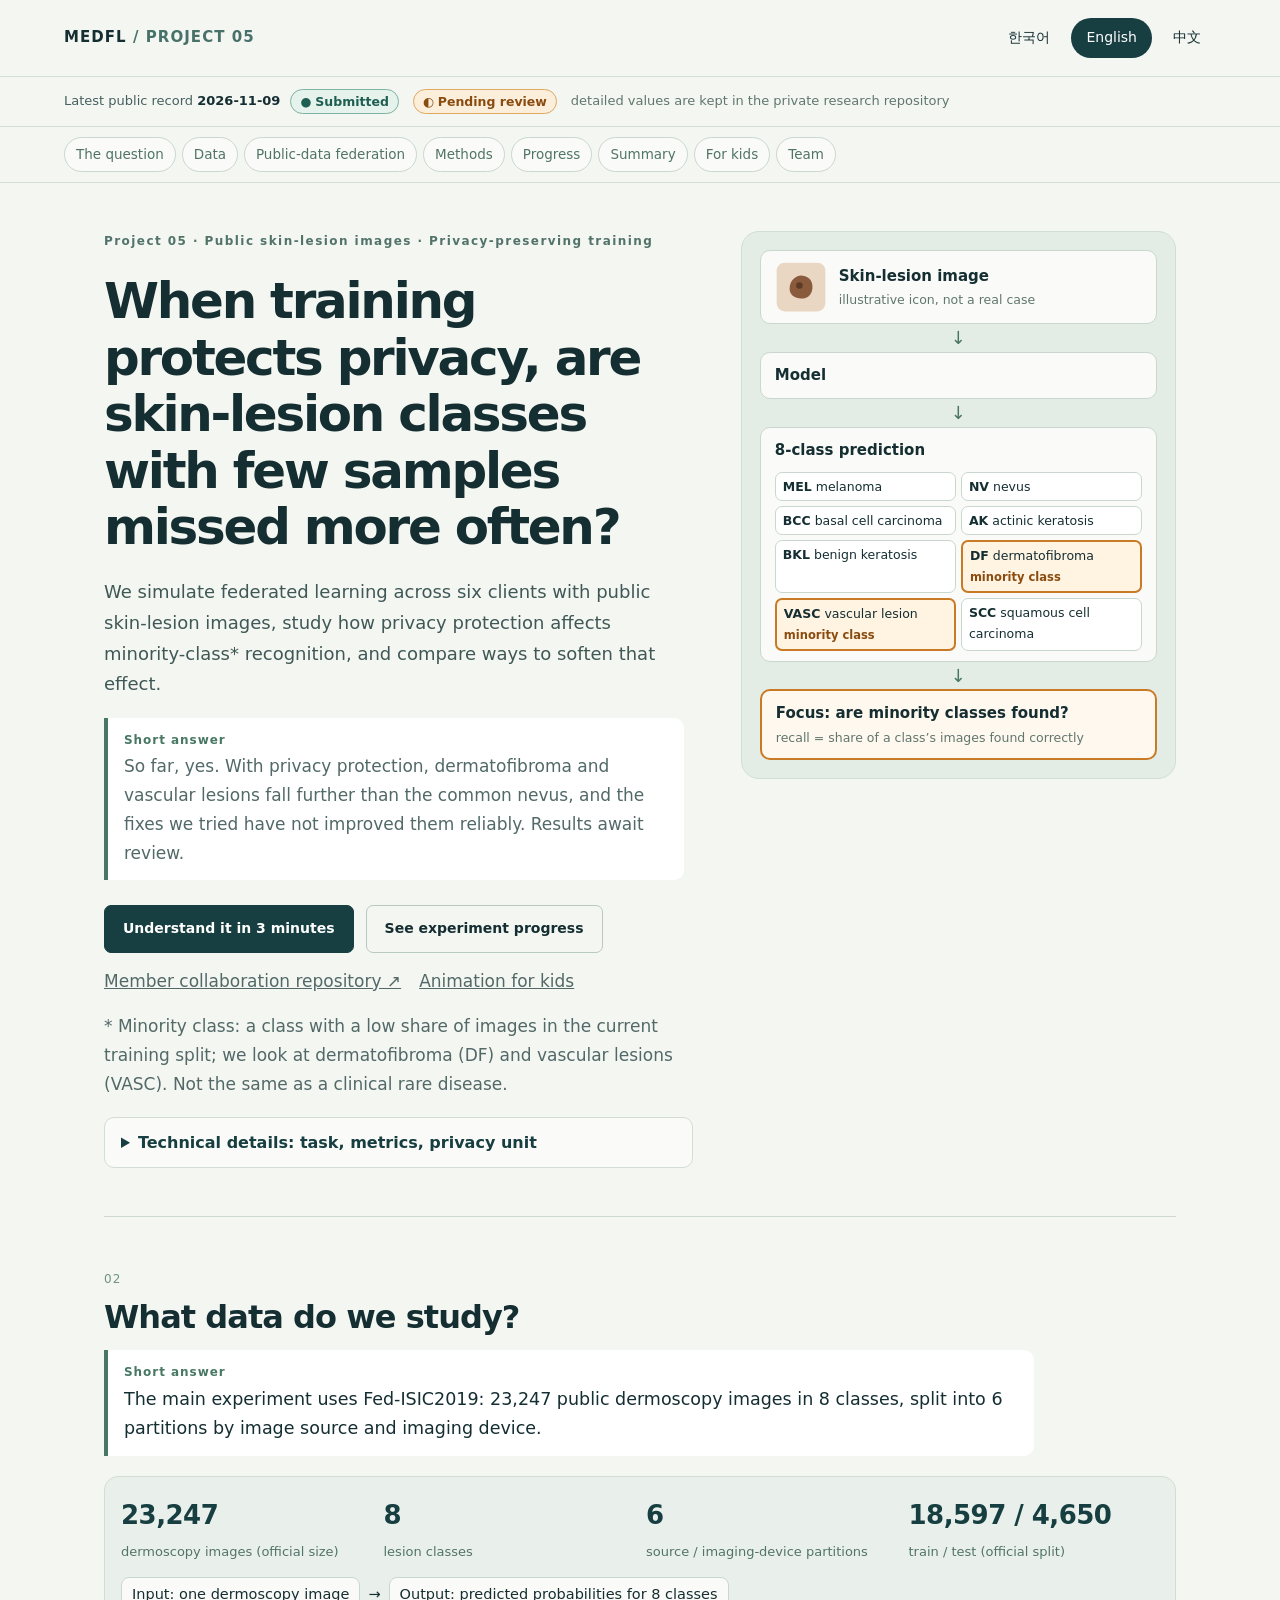
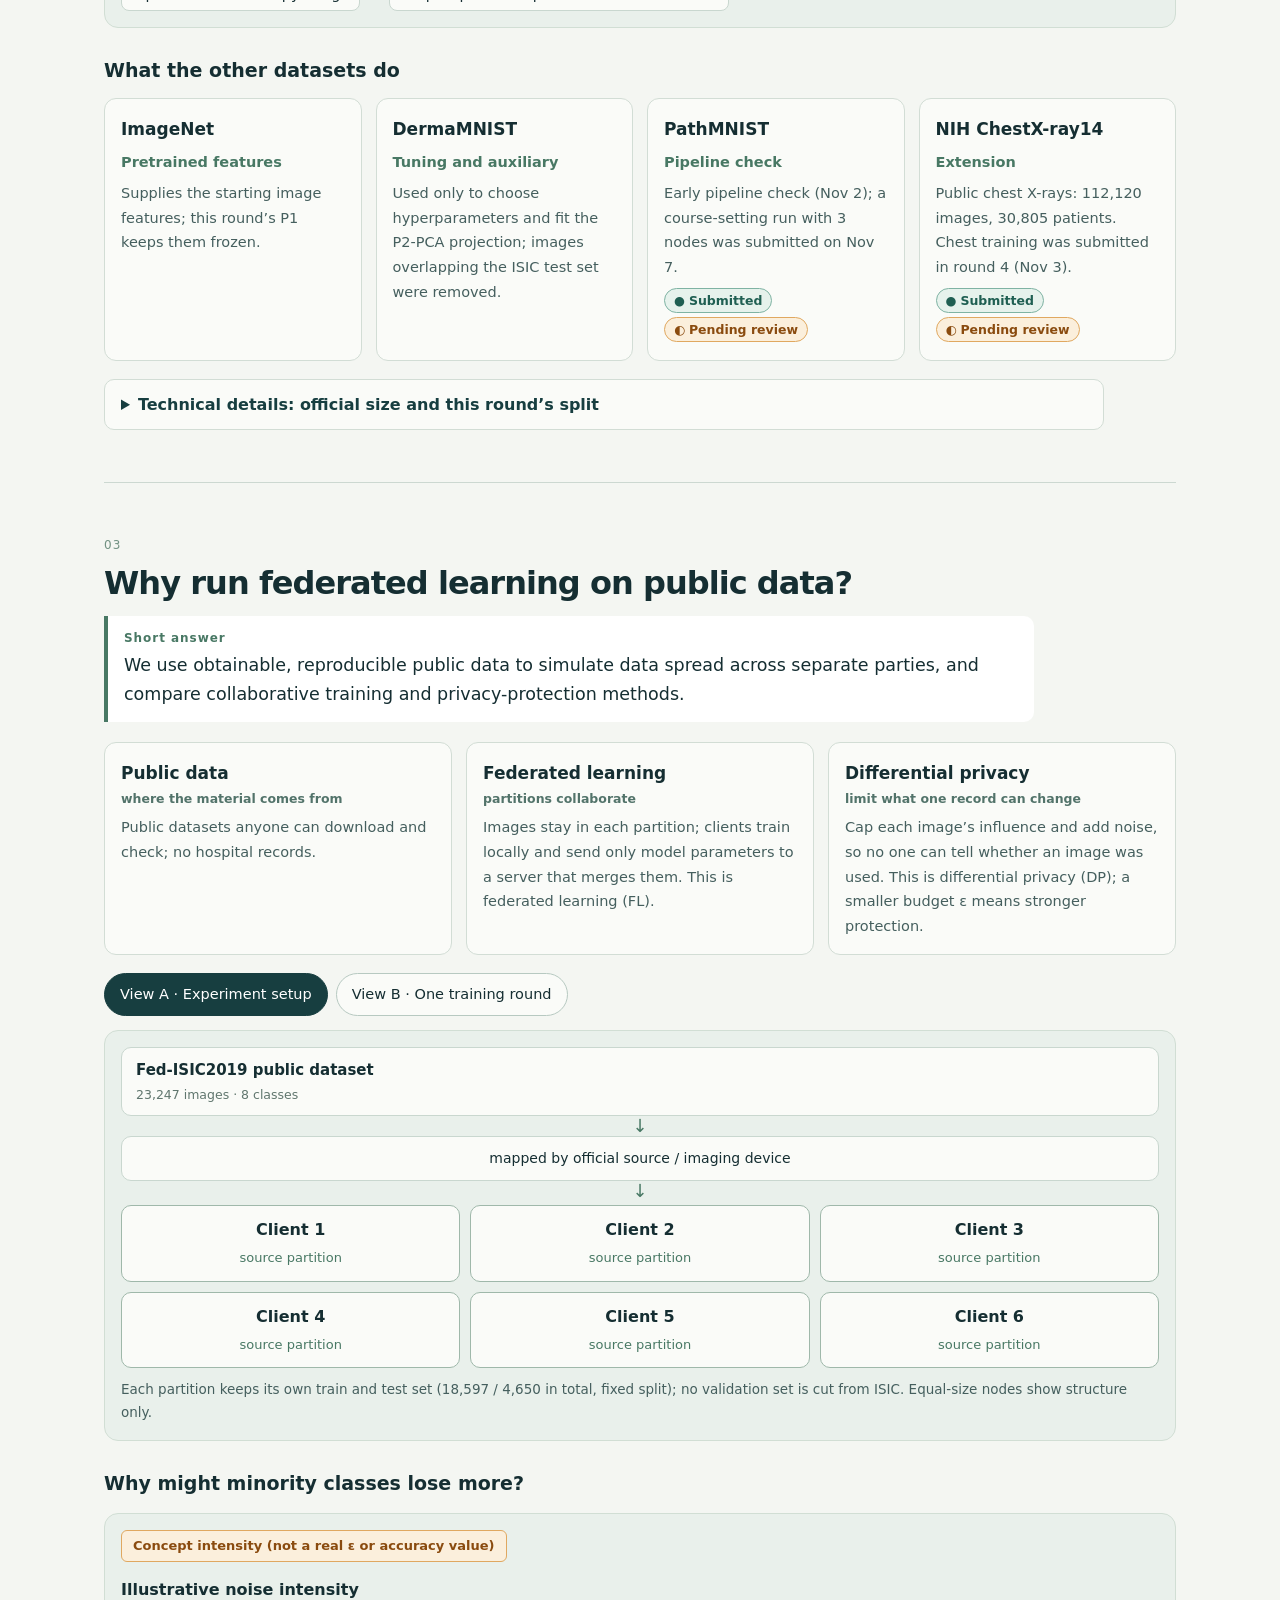
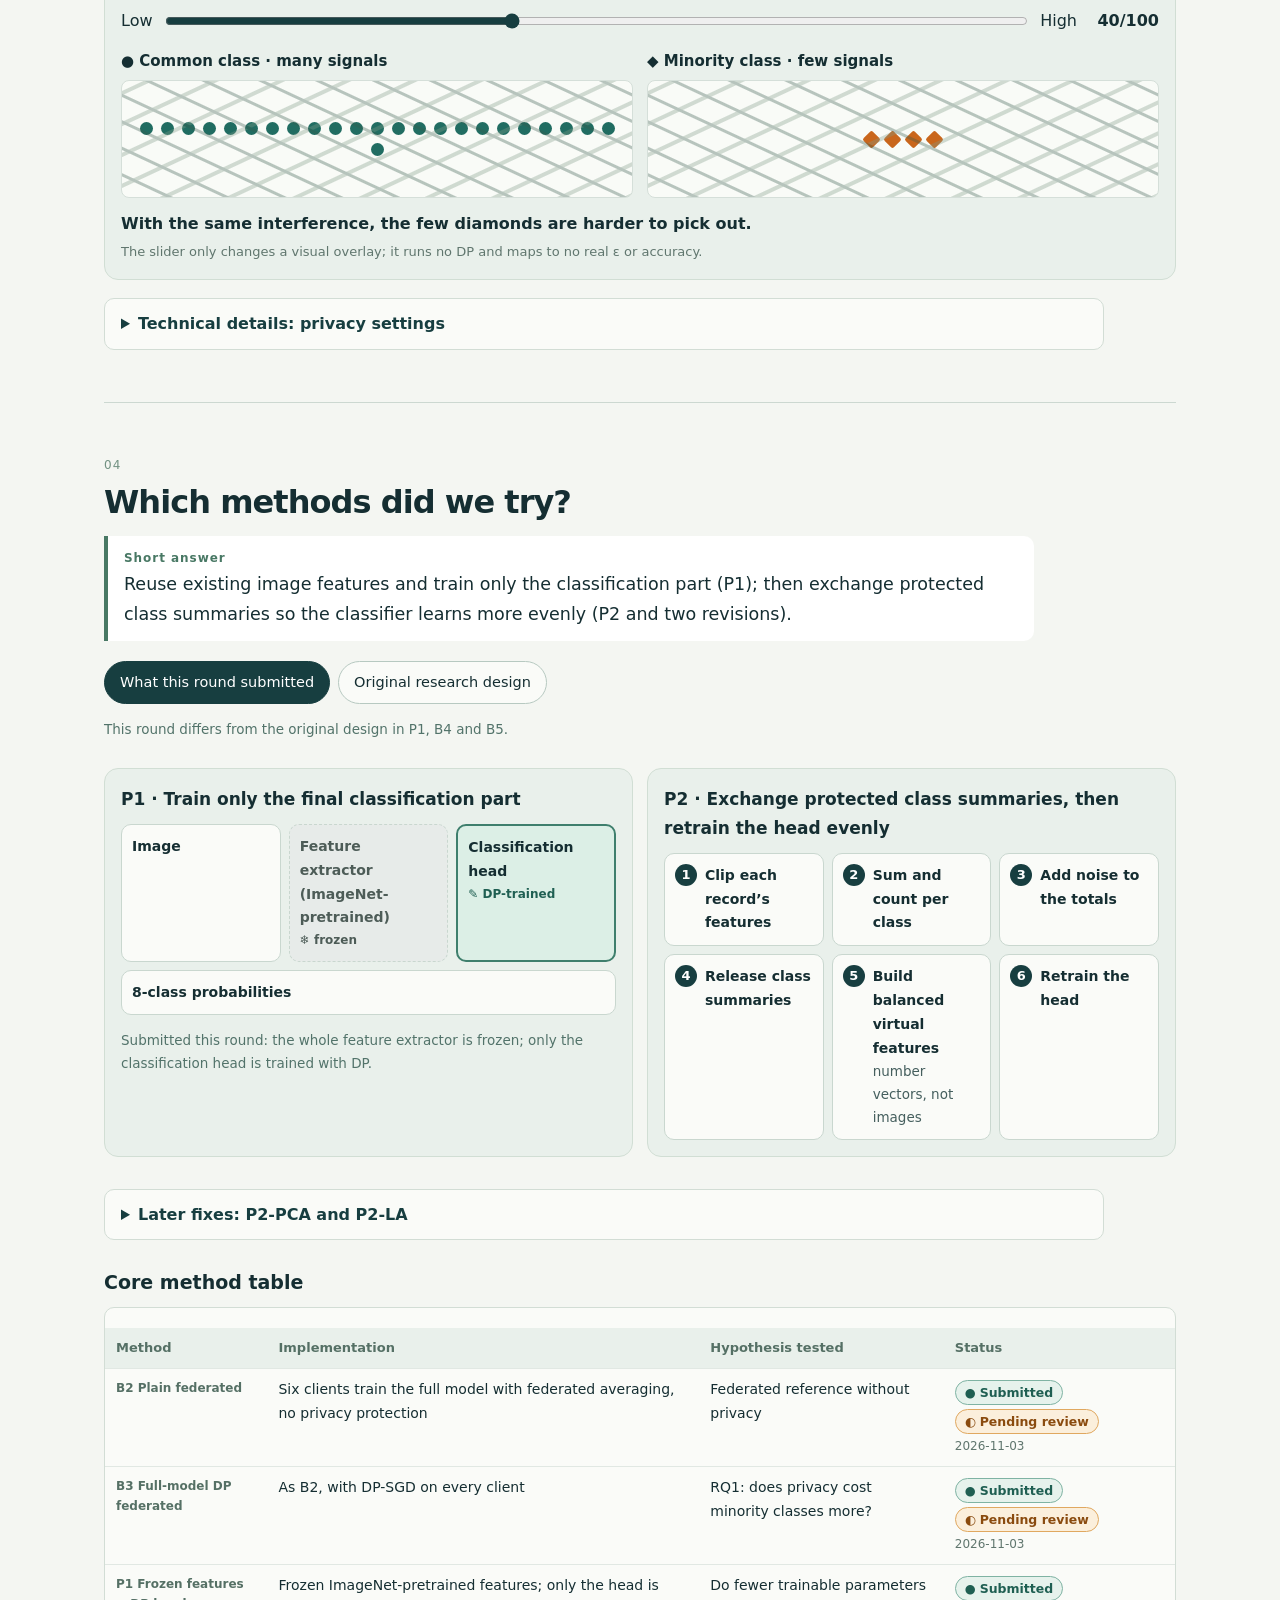
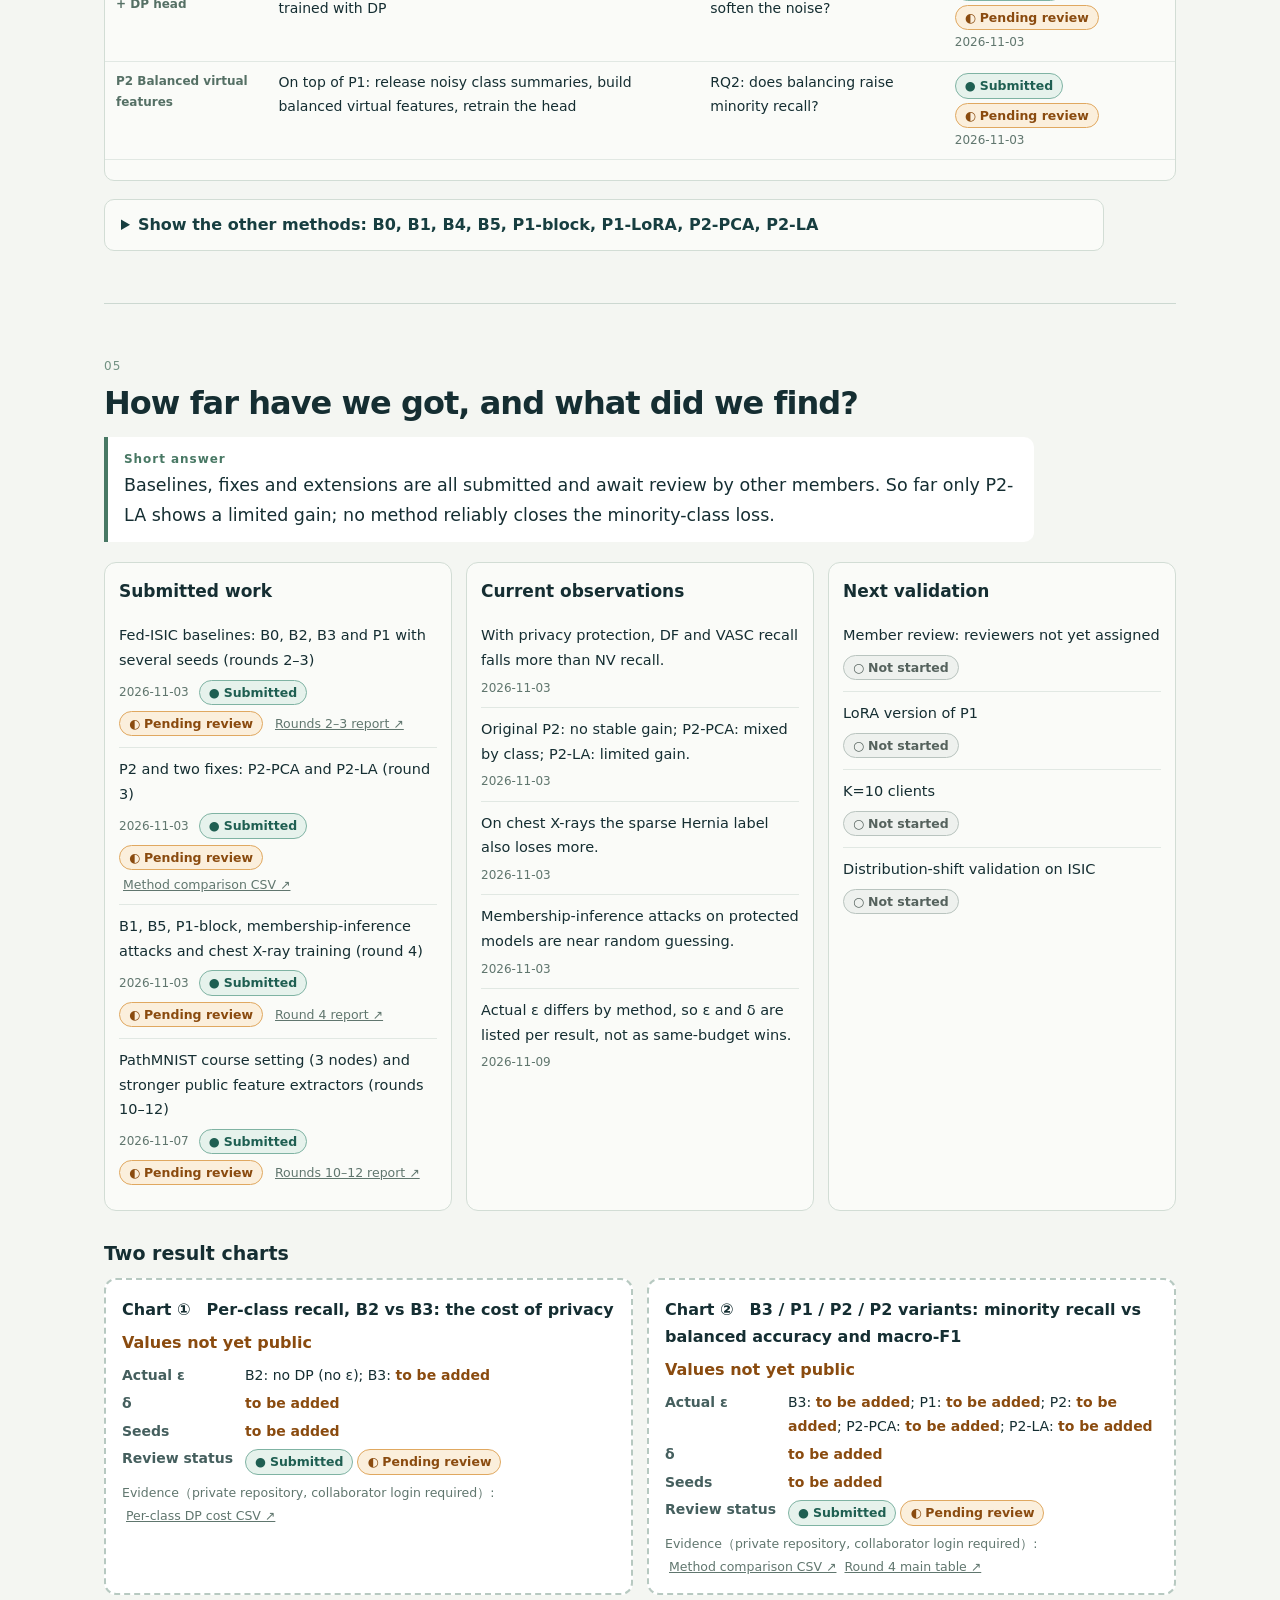
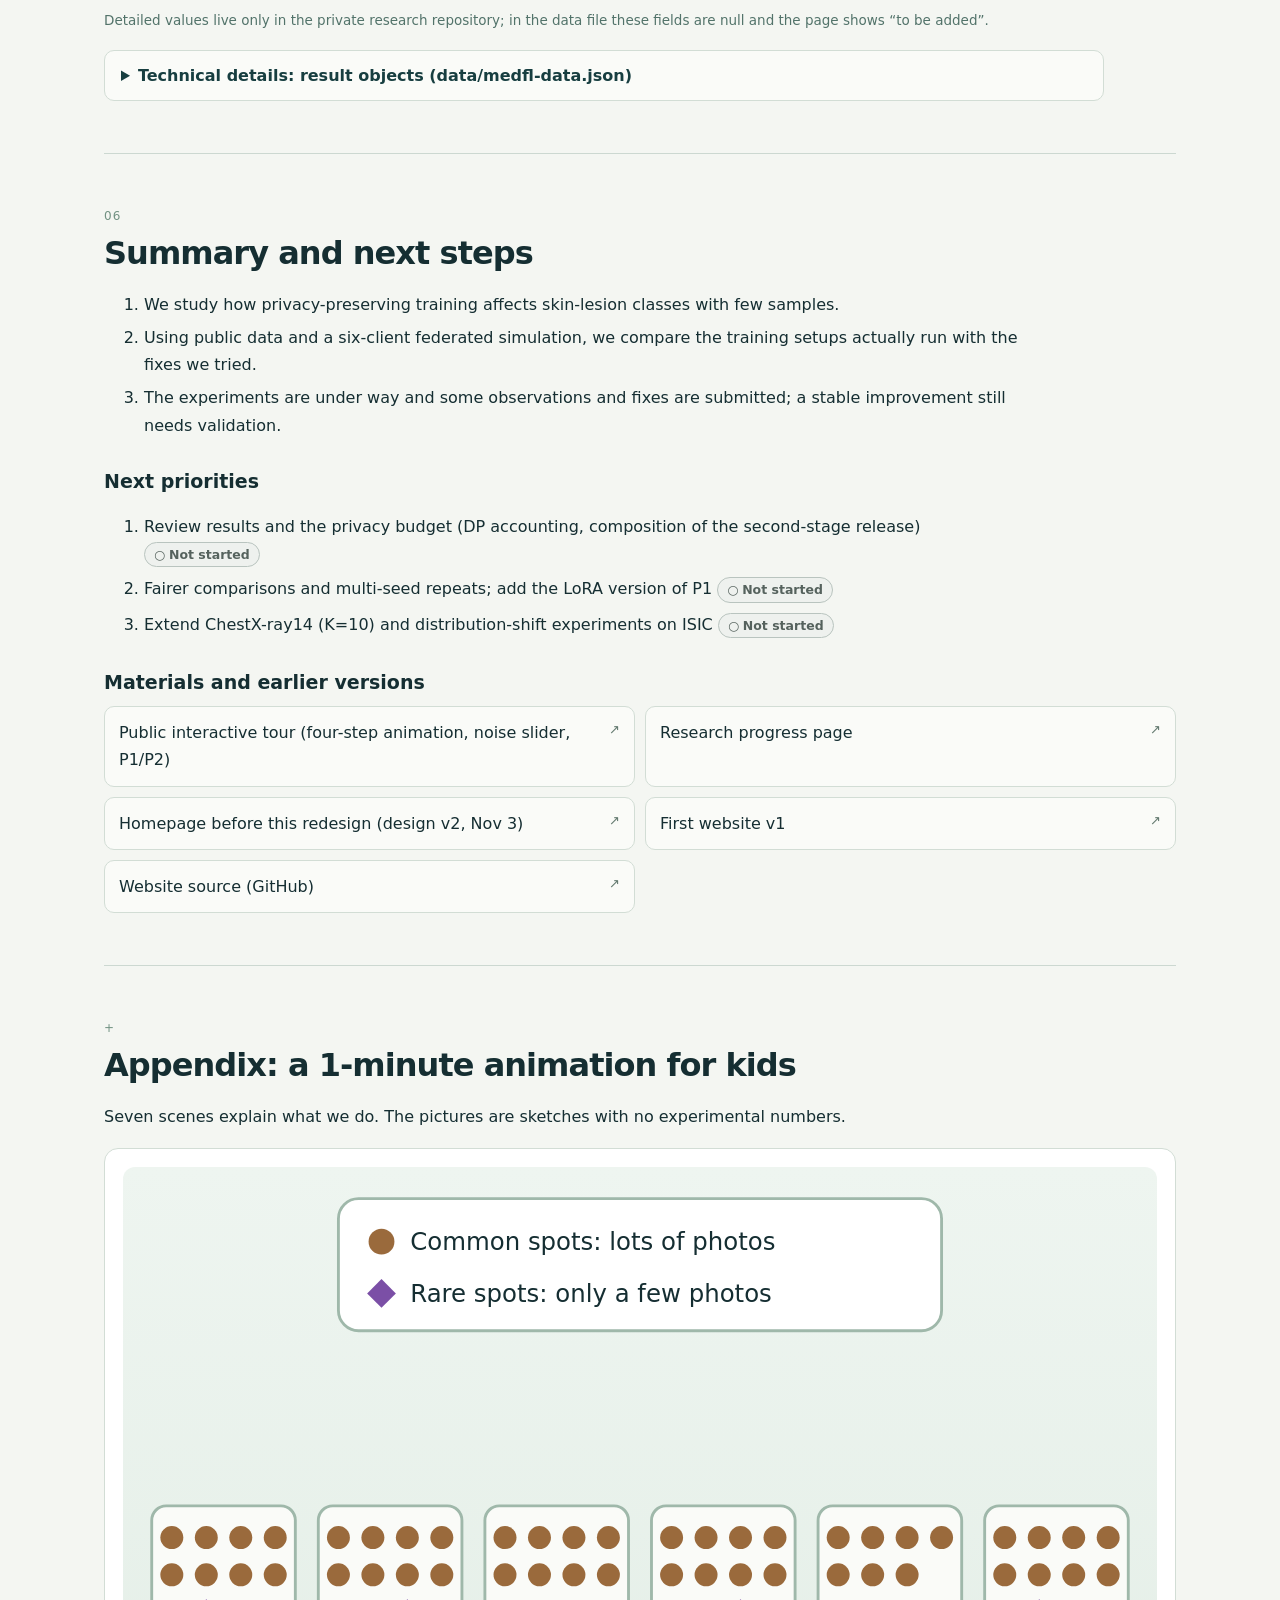
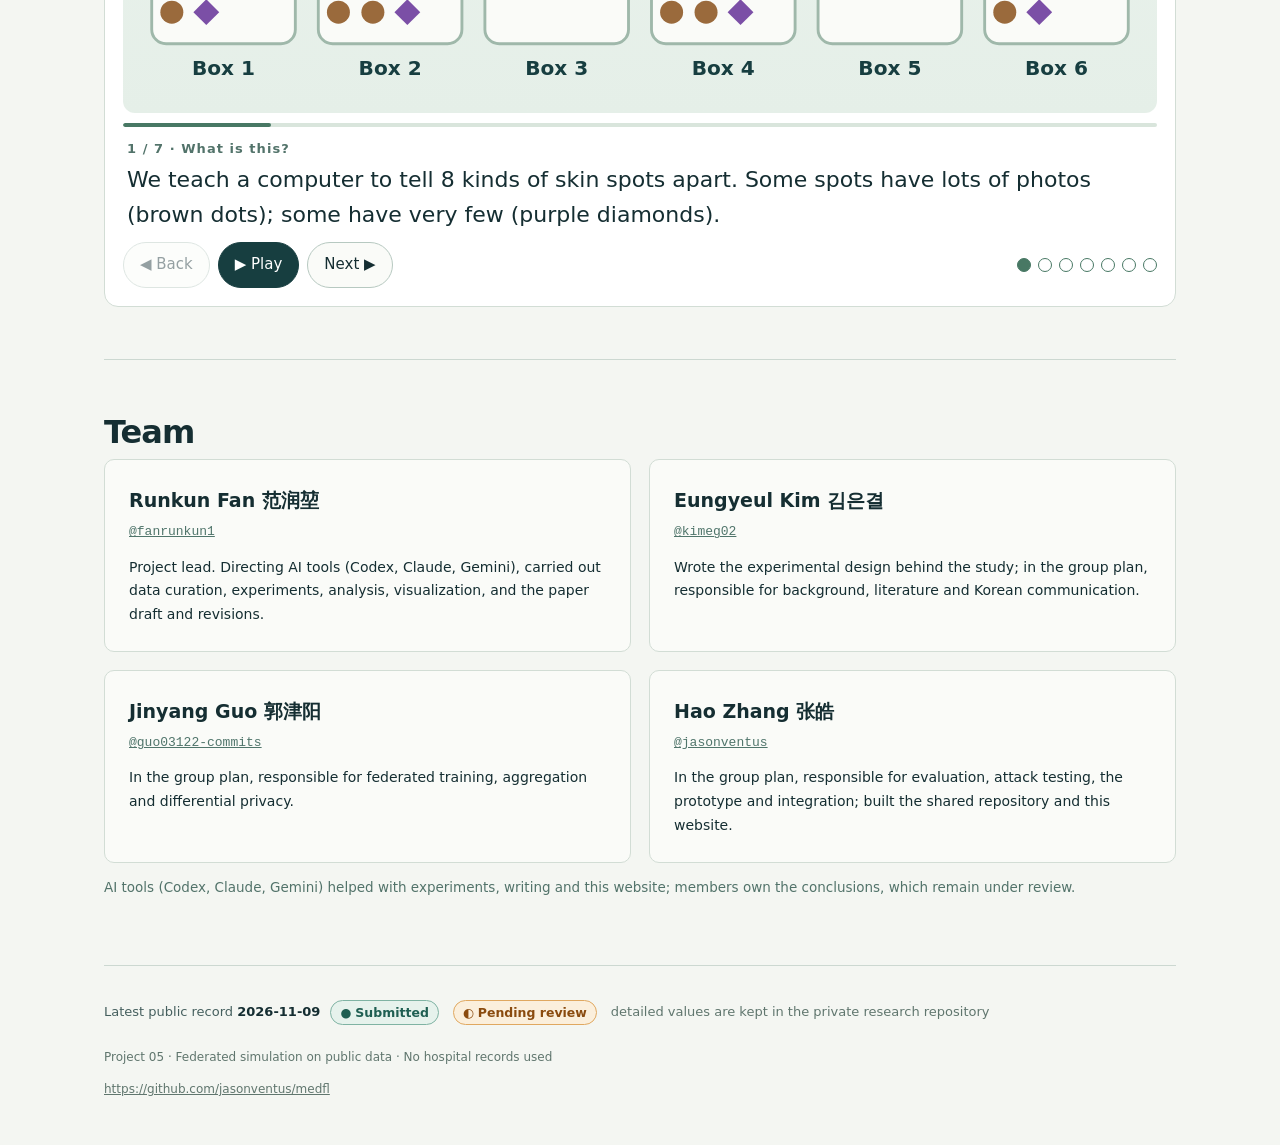
==== commit 577cb789: "web: smoother, more precise animations and self-check fixes · 애니메이션 보완 · 动画精修 - Four-step round: tra" ====
--- a/en.html
+++ b/en.html
@@ -1,2 +1,2 @@
 <!doctype html><html translate="no" lang="en"><head><meta charset="utf-8"><meta name="google" content="notranslate"><meta name="viewport" content="width=device-width,initial-scale=1"><meta name="description" content="Project 05: a six-client federated simulation on public skin-lesion images, studying how privacy protection affects minority-class recognition."><title>MedFL · Minority classes under private training</title><link rel="alternate" hreflang="ko" href="index.html"><link rel="alternate" hreflang="en" href="en.html"><link rel="alternate" hreflang="zh" href="zh.html"><script>document.documentElement.classList.add("js")</script><style>*{box-sizing:border-box}html{scroll-behavior:smooth;scroll-padding-top:100px}body{margin:0;background:#f4f6f2;color:#152e32;font:16px/1.7 system-ui,-apple-system,BlinkMacSystemFont,"Segoe UI",sans-serif}a{color:inherit}a:focus-visible{outline:3px solid #e09b35;outline-offset:5px}header{position:sticky;top:0;z-index:5;background:#f4f6f2f5;border-bottom:1px solid #d5dfd9;padding:18px max(5vw,20px);display:flex;gap:20px;align-items:center;justify-content:space-between}.brand{font-size:15px;font-weight:750;text-decoration:none;letter-spacing:.07em}.brand span{color:#477169}nav{display:flex;gap:6px}nav a{padding:7px 14px;text-decoration:none;border:1px solid transparent;border-radius:30px;font-size:14px}nav a[aria-current=page]{background:#173e40;color:white}main{max-width:1200px;margin:auto;padding:0 5vw}.hero{display:grid;grid-template-columns:1.25fr 1fr;gap:65px;padding:80px 0 55px;align-items:center}.eyebrow{font-size:12px;color:#52736a;font-weight:750;letter-spacing:.12em}.hero h1{font-size:clamp(36px,4.6vw,66px);line-height:1.13;letter-spacing:-.045em;margin:22px 0}.hero p{color:#526968;max-width:580px;font-size:17px}.links{display:flex;flex-wrap:wrap;gap:12px;margin-top:25px}.button{display:inline-block;text-decoration:none;border-radius:7px;border:1px solid #b7c9c1;padding:11px 18px;font-size:14px;font-weight:650}.button.primary{background:#173e40;color:white;border-color:#173e40}.diagram{background:#e4ece6;border:1px solid #d1ded4;border-radius:18px;padding:28px}.diagram svg{display:block;width:100%;height:auto}.diagram p{font-size:13px;text-align:center;margin:12px 0 0}.notice{padding:17px 22px;border-left:3px solid #bc8532;background:#f1ebdc;font-size:14px}.metrics{display:grid;grid-template-columns:repeat(3,1fr);padding:30px 0;border-bottom:1px solid #ccd8d1}.metric{padding:5px 25px;border-right:1px solid #ccd8d1}.metric:first-child{padding-left:0}.metric:last-child{border:0}.metric strong{display:block;font-size:30px;line-height:1.25}.metric span{font-size:13px;color:#5e716b}.section{padding:50px 0;border-bottom:1px solid #ccd8d1}.section h2{font-size:27px;letter-spacing:-.03em;margin:0 0 20px}.section p{max-width:930px;color:#455f5e}.section-num{color:#729283;font-size:12px;display:block;letter-spacing:.1em;margin-bottom:7px}.team{display:grid;grid-template-columns:repeat(2,1fr);gap:18px}.person{padding:24px;border:1px solid #d2ddd5;border-radius:10px;background:#fafbf8}.person h3{margin:0;font-size:19px}.person .handle{font:13px/1.5 ui-monospace,monospace;color:#50756b}.person p{font-size:14px;margin:12px 0 0}.person small{display:block;color:#6b7d74;margin-top:10px}.flow{counter-reset:n;list-style:none;padding:0}.flow li{counter-increment:n;position:relative;padding:0 0 23px 48px;max-width:900px}.flow li:before{content:counter(n,decimal-leading-zero);position:absolute;left:0;top:0;font:14px/28px ui-monospace,monospace;color:#487864;border-bottom:1px solid #acc5b5}.tool-list{padding-left:20px}.tool-list li{margin:14px 0;max-width:900px}.docs{display:grid;grid-template-columns:repeat(2,1fr);gap:12px}.doc{display:flex;justify-content:space-between;gap:10px;border-bottom:1px solid #ccd8d1;padding:14px 2px;text-decoration:none}.doc:hover{color:#14755a}.access{font-size:13px;color:#61786e}.prompt{white-space:pre-wrap;word-break:break-word;background:#e8eee7;border:1px solid #d0ddd0;border-radius:8px;padding:22px;font:14px/1.8 system-ui}.footer{max-width:1200px;margin:auto;padding:32px 5vw 45px;color:#60766e;font-size:12px}.footer strong{display:block;color:#274c43;font-size:13px;margin-bottom:8px}@media(max-width:760px){header{padding:13px 18px;gap:6px}.brand{font-size:12px;letter-spacing:0}nav a{padding:6px 9px;font-size:12px}.hero{grid-template-columns:1fr;gap:25px;padding:40px 0 30px}.diagram{padding:15px}.hero h1{font-size:40px}.team,.docs{grid-template-columns:1fr}.metric{padding:5px 10px}.metric strong{font-size:25px}.metric span{font-size:11px}.section{padding:35px 0}.section h2{font-size:24px}}@media(prefers-reduced-motion:reduce){html{scroll-behavior:auto}}
-[lang=ko] h1,[lang=ko] h2{word-break:keep-all}.versionbar{display:flex;flex-wrap:wrap;gap:16px;font-size:12px;padding:18px 0;border-bottom:1px solid #ccd8d1}.tablewrap{overflow-x:auto}table{width:100%;border-collapse:collapse;font-size:14px;margin:20px 0}th,td{text-align:left;vertical-align:top;padding:14px 12px;border-bottom:1px solid #ccd8d1}th{color:#557065;font-size:12px}td:first-child{font-weight:650;white-space:nowrap}.hero{padding-top:55px}.versionpill{font-size:11px;display:inline-block;background:#dce9df;border-radius:4px;padding:4px 8px;margin-top:18px}.diagram h3{font-size:18px;margin:0 0 10px}.diagram ol{padding-left:22px;font-size:14px}.diagram li{margin:12px 0}.toc{display:flex;flex-wrap:wrap;gap:15px;font-size:13px;padding:20px 0}.toc a{color:#507468}.source-note{font-size:13px;color:#60766e}.diagram .budget{font-size:30px;text-align:left;font-weight:700}.diagram .sub{font-size:12px;text-align:left}@media(max-width:760px){.hero h1{font-size:36px}th,td{padding:12px 8px;font-size:12px}.versionbar{gap:10px}.brand span{display:none}}.skip{position:absolute;left:-999px}.skip:focus{left:12px;top:12px;z-index:9;background:#fff;padding:8px 12px;border-radius:6px}header{flex-wrap:wrap}.langs a{white-space:nowrap}.recordbar{display:flex;flex-wrap:wrap;gap:6px 10px;align-items:center;font-size:13px;color:#455f5e;padding:10px max(5vw,20px);border-bottom:1px solid #d5dfd9;margin:0}.rec-label b{color:#152e32}.rec-note{color:#60766e}.toc{display:flex;flex-wrap:wrap;gap:4px 6px;padding:10px max(5vw,20px);border-bottom:1px solid #d5dfd9;background:#f4f6f2}.toc a{font-size:13.5px;text-decoration:none;padding:5px 11px;border-radius:999px;border:1px solid #c9d7cf;background:#fafbf8}.toc a:hover{border-color:#487864}.st{display:inline-flex;align-items:center;gap:4px;border-radius:999px;padding:1px 9px;font-size:12.5px;font-weight:700;border:1px solid;margin:2px 4px 2px 0;white-space:nowrap}.st-sub{color:#1f5f52;border-color:#7fb3a3;background:#e6f2ec}.st-pend{color:#8a4b0f;border-color:#e0a860;background:#fbefdc}.st-rev{color:#1d5e2e;border-color:#79b48a;background:#e3f3e6}.st-none{color:#55625d;border-color:#b9c4bf;background:#eef1ee}.mod{padding:52px 0;border-bottom:1px solid #ccd8d1}.mod h2{font-size:clamp(24px,3vw,32px);letter-spacing:-.03em;line-height:1.3;margin:0 0 6px}.alias{position:absolute;width:0;height:0;overflow:hidden}.hero{grid-template-columns:1.15fr .85fr;gap:48px;padding:48px 0;align-items:start}.hero h1{font-size:clamp(30px,3.9vw,52px)}.hero .sub{font-size:18px;color:#3f5856;max-width:640px}.answer{font-size:17.5px;line-height:1.7;color:#152e32;background:#fff;border-left:4px solid #487864;padding:12px 16px;border-radius:0 10px 10px 0;max-width:930px;margin:12px 0 20px}.answer b{display:block;font-size:12px;letter-spacing:.08em;color:#487864;margin-bottom:2px}.minor-links{display:flex;flex-wrap:wrap;gap:6px 18px;font-size:14px;margin:14px 0 0}.def{font-size:13.5px;color:#52736a;max-width:640px}.fig{background:#e9f0eb;border:1px solid #d1ded4;border-radius:14px;padding:16px;margin:14px 0}.fig-h{margin:0 0 10px;font-size:17px}.flow1{margin:0;background:#e4ece6;border:1px solid #d1ded4;border-radius:18px;padding:18px;display:grid;gap:4px}.f-box{background:#fafbf8;border:1px solid #c9d7cf;border-radius:10px;padding:10px 14px}.f-box b{display:block;font-size:15px}.f-box small{display:block;font-size:12.5px;color:#60766e}.f-img{display:flex;gap:12px;align-items:center}.lesion{width:52px;height:52px;flex:none}.f-focus{border:2px solid #c97a24;background:#fff8ee}.f-thin{text-align:center;font-size:14px}.f-arrow{text-align:center;color:#487864;font-size:18px;line-height:1.1}.flow1 figcaption{font-size:13px;color:#52736a;margin-top:6px}.chips{list-style:none;padding:0;margin:8px 0 0;display:grid;grid-template-columns:1fr 1fr;gap:5px}.chip{font-size:12.5px;border:1px solid #c9d7cf;border-radius:7px;padding:3px 7px;background:#fff}.chip b{font-size:12.5px;display:inline}.chip.minor{border:2px solid #c97a24;background:#fff3e2}.chip em{font-style:normal;font-weight:700;color:#8a4b0f;font-size:11.5px}details.tech{margin:18px 0 0;border:1px solid #d2ddd5;border-radius:10px;background:#fafbf8;padding:0 16px;max-width:1000px}details.tech summary{padding:11px 0;font-weight:700;cursor:pointer;color:#173e40}details.tech[open] summary{border-bottom:1px solid #e1e8e3}.tech-body{padding:10px 0 14px;font-size:14.5px}.tech-body ul{margin:0;padding-left:20px}.tech-body li{margin:6px 0}.dataset .stats{display:grid;grid-template-columns:repeat(4,1fr);gap:12px}.stat strong{display:block;font-size:26px;letter-spacing:-.02em;color:#173e40}.stat span{font-size:13px;color:#52736a}.io{display:flex;flex-wrap:wrap;gap:8px;align-items:center;margin:12px 0 0;font-size:14.5px}.io span:not([aria-hidden]){background:#fafbf8;border:1px solid #c9d7cf;border-radius:8px;padding:4px 10px}.sub-h{margin:26px 0 8px;font-size:19px}.cards2,.cards3,.cards4{display:grid;gap:14px;margin:12px 0}.cards2{grid-template-columns:1fr 1fr}.cards3{grid-template-columns:repeat(3,1fr)}.cards4{grid-template-columns:repeat(4,1fr)}.card{background:#fafbf8;border:1px solid #d2ddd5;border-radius:12px;padding:16px}.card h3{margin:0 0 6px;font-size:17px}.card p{margin:6px 0 0;font-size:14.5px;color:#455f5e}.card .role{font-weight:700;color:#487864;margin:0}.concept h3 small{display:block;font-size:12.5px;color:#52736a;font-weight:600}.obs{font-weight:700;color:#8a4b0f!important}.tabs{display:flex;flex-wrap:wrap;gap:8px;margin:18px 0 6px}.tabs button{font:inherit;font-size:14.5px;padding:8px 15px;border-radius:999px;border:1px solid #b7c9c1;background:#fafbf8;color:#152e32;cursor:pointer}.tabs button[aria-selected=true],.tabs button[aria-pressed=true]{background:#173e40;color:#fff;border-color:#173e40}button:focus-visible,summary:focus-visible,.tablewrap:focus-visible{outline:3px solid #e09b35;outline-offset:3px}.va-grid{list-style:none;padding:0;margin:4px 0;display:grid;grid-template-columns:repeat(3,1fr);gap:10px}.va-node{background:#fafbf8;border:1px solid #9fb8aa;border-radius:10px;padding:10px;text-align:center}.va-node b{display:block}.va-node span{font-size:13px;color:#487864}.va-node small{display:block;font-size:12px;color:#60766e}.va-note{font-size:13.5px;color:#455f5e;margin:10px 0 0}.arch{list-style:none;padding:0;margin:0;display:flex;flex-wrap:wrap;gap:8px;align-items:stretch}.arch li{flex:1 1 120px;border-radius:10px;padding:10px;border:1px solid #c9d7cf;background:#fafbf8;position:relative}.arch li b{display:block;font-size:14px}.arch li small{display:block;font-size:12px;font-weight:700}.arch li.a-frozen{background:#e7ebe9;border-style:dashed;color:#4d5c57}.arch li.a-frozen small:before{content:"❄ "}.arch li.a-train{background:#dcefe6;border:2px solid #3f7f6d}.arch li.a-train small{color:#1f5f52}.arch li.a-train small:before{content:"✎ "}.two-fig{display:grid;grid-template-columns:1fr 1fr;gap:14px}.pipe6{list-style:none;padding:0;margin:0;display:grid;grid-template-columns:repeat(3,1fr);gap:8px;counter-reset:s}.pipe6 li{counter-increment:s;background:#fafbf8;border:1px solid #c9d7cf;border-radius:10px;padding:10px 10px 10px 40px;position:relative;font-size:13.5px}.pipe6 li:before{content:counter(s);position:absolute;left:10px;top:10px;width:22px;height:22px;border-radius:50%;background:#173e40;color:#fff;font-weight:700;font-size:13px;display:grid;place-items:center}.pipe6 b{display:block;font-size:14px}.pipe6 span{color:#455f5e}.v-orig{display:none}html:not(.js) .v-orig{display:block}html:not(.js) span.v-orig{display:inline}html:not(.js) span.v-sub:after{content:" / "}.js .vlab{display:none}.vlab{font-style:normal;font-weight:700;color:#487864}.ver-orig .v-sub{display:none}.ver-orig .v-orig{display:block}.ver-orig span.v-orig{display:inline}.tablewrap{overflow-x:auto;margin:8px 0;border:1px solid #d2ddd5;border-radius:10px;background:#fafbf8}.tablewrap table{border-collapse:collapse;width:100%;min-width:680px;font-size:14px}.tablewrap th,.tablewrap td{text-align:left;vertical-align:top;padding:9px 11px;border-bottom:1px solid #e1e8e3}.tablewrap thead th{background:#e9f0eb;font-size:13px}.stc{min-width:150px}.date{display:inline-block;font-size:12px;color:#60766e;margin-right:6px}td small.date{display:block}.swipe{display:none;margin:6px 10px 0;font-size:12px;color:#60766e}.board{display:grid;grid-template-columns:repeat(3,1fr);gap:14px;margin:8px 0}.board .col{background:#fafbf8;border:1px solid #d2ddd5;border-radius:12px;padding:14px}.board h3{margin:0 0 8px;font-size:17px}.board ul{list-style:none;padding:0;margin:0}.board li{padding:9px 0;border-top:1px solid #e1e8e3;font-size:14.5px}.board li:first-child{border-top:0}.meta{margin:5px 0 0;font-size:12.5px;color:#60766e;display:flex;flex-wrap:wrap;align-items:center;gap:2px 4px}.ev{font-size:12.5px;margin-left:4px}.evgrid{display:grid;grid-template-columns:1fr 1fr;gap:14px}.evcard{border:2px dashed #b7c9c1;border-radius:12px;padding:16px;background:#fff}.evcard h4{margin:0 0 6px;font-size:16px}.pending{font-weight:750;color:#8a4b0f;margin:0 0 8px}.evcard dl{display:grid;grid-template-columns:auto 1fr;gap:4px 12px;margin:0;font-size:14px}.evcard dt{font-weight:700;color:#455f5e}.evcard dd{margin:0}.null{color:#8a4b0f;font-weight:700}.results-t code{font-size:12.5px}.sum3,.next3{max-width:930px}.sum3 li,.next3 li{margin:6px 0}.small{font-size:13.5px;color:#52736a}.src{font-size:13px}.src a{margin-right:12px}.footer .recordbar{border:0;padding:0 0 8px}.docs{display:grid;grid-template-columns:repeat(2,1fr);gap:10px}.doc{display:flex;justify-content:space-between;gap:10px;text-decoration:none;border:1px solid #d2ddd5;border-radius:10px;padding:12px 14px;background:#fafbf8}@media(max-width:980px){.hero{grid-template-columns:1fr}.cards4{grid-template-columns:1fr 1fr}.two-fig{grid-template-columns:1fr}.pipe6{grid-template-columns:1fr 1fr}}@media(max-width:760px){.dataset .stats{grid-template-columns:1fr 1fr}.cards2,.cards3,.cards4,.board,.evgrid,.docs{grid-template-columns:1fr}.va-grid{grid-template-columns:1fr 1fr}.pipe6{grid-template-columns:1fr}.swipe{display:block}.mod{padding:38px 0}.answer{font-size:16px}header{padding:12px 16px}main{padding:0 16px}.recordbar,.toc{padding-left:16px;padding-right:16px}}</style><link rel="stylesheet" href="assets/medfl.css"><link rel="stylesheet" href="assets/kids.css"></head><body><a class="skip" href="#data">Skip to content</a><header><a class="brand" href="en.html">MEDFL <span>/ PROJECT 05</span></a><nav class="langs" aria-label="Language / 언어 / 语言"><a lang="ko" hreflang="ko" href="index.html" data-lang-link>한국어</a><a lang="en" hreflang="en" href="en.html" data-lang-link aria-current="page">English</a><a lang="zh" hreflang="zh" href="zh.html" data-lang-link>中文</a></nav></header><div class="recordbar" role="note"><span class="rec-label">Latest public record <b>2026-11-09</b></span><span class="st st-sub"><span aria-hidden="true">●</span> Submitted</span><span class="st st-pend"><span aria-hidden="true">◐</span> Pending review</span><span class="rec-note">detailed values are kept in the private research repository</span></div><nav class="toc" aria-label="The question …"><a href="#what">The question</a><a href="#data">Data</a><a href="#public-fl">Public-data federation</a><a href="#methods">Methods</a><a href="#progress">Progress</a><a href="#summary">Summary</a><a href="#kids">For kids</a><a href="#team">Team</a></nav><main id="main"><section class="hero mod" id="what" aria-labelledby="what-h"><span id="s0" class="alias"></span><div class="hero-text"><div class="eyebrow">Project 05 · Public skin-lesion images · Privacy-preserving training</div><h1 id="what-h">When training protects privacy, are skin-lesion classes with few samples missed more often?</h1><p class="sub">We simulate federated learning across six clients with public skin-lesion images, study how privacy protection affects minority-class* recognition, and compare ways to soften that effect.</p><p class="answer"><b>Short answer</b>So far, yes. With privacy protection, dermatofibroma and vascular lesions fall further than the common nevus, and the fixes we tried have not improved them reliably. Results await review.</p><div class="links"><a class="button primary" href="#data">Understand it in 3 minutes</a><a class="button" href="progress.html?lang=en">See experiment progress</a></div><p class="minor-links"><a href="https://github.com/jasonventus/medfl">Member collaboration repository ↗</a><a href="#kids">Animation for kids</a></p><p class="def">* Minority class: a class with a low share of images in the current training split; we look at dermatofibroma (DF) and vascular lesions (VASC). Not the same as a clinical rare disease.</p><details class="tech"><summary>Technical details: task, metrics, privacy unit</summary><div class="tech-body"><ul><li>Task: 8-class skin-lesion classification on Fed-ISIC2019.</li><li>Metrics: per-class recall; balanced accuracy (mean recall over 8 classes); macro-F1 (mean F1 over 8 classes).</li><li>Privacy: image/sample-level differential privacy (DP-SGD training, RDP accounting) with a target cap of ε≤3 per model. Image-level protection is not automatically patient-level protection.</li><li>Scope: a federated simulation on public data with six source partitions.</li></ul></div></details></div><figure class="flow1" aria-label="One image in, a probability for each of 8 classes out; we watch minority-class recall."><div class="f-box f-img"><svg class="lesion" viewBox="0 0 64 64" aria-hidden="true"><rect x="2" y="2" width="60" height="60" rx="10" fill="#e9d6c3"/><path d="M18 34c0-10 8-17 16-16 9 1 13 8 12 16-1 9-8 13-15 12-8-1-13-5-13-12z" fill="#8a5a3c"/><circle cx="30" cy="30" r="4" fill="#5d3a26"/></svg><div><b>Skin-lesion image</b><small>illustrative icon, not a real case</small></div></div><div class="f-arrow" aria-hidden="true">↓</div><div class="f-box"><b>Model</b></div><div class="f-arrow" aria-hidden="true">↓</div><div class="f-box"><b>8-class prediction</b><ul class="chips"><li class="chip"><b>MEL</b> melanoma</li><li class="chip"><b>NV</b> nevus</li><li class="chip"><b>BCC</b> basal cell carcinoma</li><li class="chip"><b>AK</b> actinic keratosis</li><li class="chip"><b>BKL</b> benign keratosis</li><li class="chip minor"><b>DF</b> dermatofibroma <em>minority class</em></li><li class="chip minor"><b>VASC</b> vascular lesion <em>minority class</em></li><li class="chip"><b>SCC</b> squamous cell carcinoma</li></ul></div><div class="f-arrow" aria-hidden="true">↓</div><div class="f-box f-focus"><b>Focus: are minority classes found?</b><small>recall = share of a class’s images found correctly</small></div></figure></section><section class="mod" id="data" aria-labelledby="data-h"><span id="s1" class="alias"></span><span class="section-num">02</span><h2 id="data-h">What data do we study?</h2><p class="answer"><b>Short answer</b>The main experiment uses Fed-ISIC2019: 23,247 public dermoscopy images in 8 classes, split into 6 partitions by image source and imaging device.</p><div class="fig dataset"><div class="stats"><div class="stat"><strong>23,247</strong><span>dermoscopy images (official size)</span></div><div class="stat"><strong>8</strong><span>lesion classes</span></div><div class="stat"><strong>6</strong><span>source / imaging-device partitions</span></div><div class="stat"><strong>18,597 / 4,650</strong><span>train / test (official split)</span></div></div><p class="io"><span>Input: one dermoscopy image</span><span aria-hidden="true">→</span><span>Output: predicted probabilities for 8 classes</span></p></div><h3 class="sub-h">What the other datasets do</h3><div class="cards4"><article class="card"><h3>ImageNet</h3><p class="role">Pretrained features</p><p>Supplies the starting image features; this round’s P1 keeps them frozen.</p></article><article class="card"><h3>DermaMNIST</h3><p class="role">Tuning and auxiliary</p><p>Used only to choose hyperparameters and fit the P2-PCA projection; images overlapping the ISIC test set were removed.</p></article><article class="card"><h3>PathMNIST</h3><p class="role">Pipeline check</p><p>Early pipeline check (Nov 2); a course-setting run with 3 nodes was submitted on Nov 7.</p><p class="stline"><span class="st st-sub"><span aria-hidden="true">●</span> Submitted</span><span class="st st-pend"><span aria-hidden="true">◐</span> Pending review</span></p></article><article class="card"><h3>NIH ChestX-ray14</h3><p class="role">Extension</p><p>Public chest X-rays: 112,120 images, 30,805 patients. Chest training was submitted in round 4 (Nov 3).</p><p class="stline"><span class="st st-sub"><span aria-hidden="true">●</span> Submitted</span><span class="st st-pend"><span aria-hidden="true">◐</span> Pending review</span></p></article></div><details class="tech"><summary>Technical details: official size and this round’s split</summary><div class="tech-body"><div class="tablewrap" tabindex="0"><p class="swipe">← swipe sideways →</p><table><thead><tr><th scope="col"></th><th scope="col">Official (FLamby)</th><th scope="col">This round</th></tr></thead><tbody><tr><th scope="row">Total</th><td>23,247 images</td><td>23,247 images</td></tr><tr><th scope="row">Train</th><td>18,597 images in 6 clients (351–9,930 each)</td><td>As official; each client trains locally</td></tr><tr><th scope="row">Validation</th><td>not defined</td><td>no ISIC images; hyperparameters chosen on DermaMNIST</td></tr><tr><th scope="row">Test</th><td>4,650 images, per client</td><td>4,650 images, 6 clients pooled for evaluation</td></tr></tbody></table></div><p>DermaMNIST and ISIC both come from HAM10000: after removing overlap with the ISIC test set, the remaining DermaMNIST images sit inside the ISIC training set.</p><p class="src"><a href="https://github.com/owkin/FLamby/blob/main/flamby/datasets/fed_isic2019/README.md">Source: FLamby Fed-ISIC2019 documentation ↗</a></p></div></details></section><section class="mod" id="public-fl" aria-labelledby="public-fl-h"><span id="public-explainer" class="alias"></span><span id="s4" class="alias"></span><span class="section-num">03</span><h2 id="public-fl-h">Why run federated learning on public data?</h2><p class="answer"><b>Short answer</b>We use obtainable, reproducible public data to simulate data spread across separate parties, and compare collaborative training and privacy-protection methods.</p><div class="cards3"><article class="card concept"><h3>Public data<small>where the material comes from</small></h3><p>Public datasets anyone can download and check; no hospital records.</p></article><article class="card concept"><h3>Federated learning<small>partitions collaborate</small></h3><p>Images stay in each partition; clients train locally and send only model parameters to a server that merges them. This is federated learning (FL).</p></article><article class="card concept"><h3>Differential privacy<small>limit what one record can change</small></h3><p>Cap each image’s influence and add noise, so no one can tell whether an image was used. This is differential privacy (DP); a smaller budget ε means stronger protection.</p></article></div><div class="tabs" role="tablist"><button type="button" role="tab" id="tab-a" data-view="view-a" aria-selected="true">View A · Experiment setup</button><button type="button" role="tab" id="tab-b" data-view="view-b" aria-selected="false">View B · One training round</button></div><div class="view" id="view-a" role="tabpanel" aria-labelledby="tab-a"><div class="fig va"><div class="f-box"><b>Fed-ISIC2019 public dataset</b><small>23,247 images · 8 classes</small></div><div class="f-arrow" aria-hidden="true">↓</div><div class="f-box f-thin">mapped by official source / imaging device</div><div class="f-arrow" aria-hidden="true">↓</div><ol class="va-grid"><li class="va-node"><b>Client 1</b><span>source partition</span></li><li class="va-node"><b>Client 2</b><span>source partition</span></li><li class="va-node"><b>Client 3</b><span>source partition</span></li><li class="va-node"><b>Client 4</b><span>source partition</span></li><li class="va-node"><b>Client 5</b><span>source partition</span></li><li class="va-node"><b>Client 6</b><span>source partition</span></li></ol><p class="va-note">Each partition keeps its own train and test set (18,597 / 4,650 in total, fixed split); no validation set is cut from ISIC. Equal-size nodes show structure only.</p></div></div><div class="view" id="view-b" role="tabpanel" aria-labelledby="tab-b"><div class="fig"><div data-flr><ol class="flr-fallback"><li><b>The server sends the current model to six clients</b> What travels is model parameters, never images.</li><li><b>Each client trains locally: DP-SGD per-sample gradient clipping + noise</b> At every training step, each image’s gradient contribution is capped, then Gaussian noise is added. The images never leave the client.</li><li><b>Only the protected model update goes up</b> Clients upload the parameters trained with DP-SGD, not images. P2 also uploads noisy class statistics once.</li><li><b>The server averages the updates into the next model</b> Updates are averaged by client size (FedAvg), sent back, and the round repeats. A changed model is not automatically more accurate; the test set decides.</li></ol></div></div></div><h3 class="sub-h">Why might minority classes lose more?</h3><div class="fig"><div data-noise><p class="tag">Concept intensity (not a real ε or accuracy value)</p><p>With the same interference, the few diamonds are harder to pick out.</p><p class="small">The slider only changes a visual overlay; it runs no DP and maps to no real ε or accuracy.</p></div></div><details class="tech"><summary>Technical details: privacy settings</summary><div class="tech-body"><ul><li>Federated averaging (FedAvg): the server averages model parameters weighted by client size.</li><li>DP-SGD: at every step each image’s gradient is clipped to a fixed norm and Gaussian noise is added; RDP accounting converts this to (ε, δ) at a fixed δ.</li><li>Protection unit: image/sample level for ISIC; patient level for the chest X-ray extension.</li><li>Budget: target cap ε≤3 per model; P2’s class-statistics release counts toward it. Actual cumulative ε differs between methods, so results list actual ε and δ separately.</li><li>ε covers a single model; the overall release across repeated runs and tuning is not composed.</li></ul><p class="src"><a href="https://opacus.ai/docs/faq">Opacus · DP-SGD ↗</a> <a href="https://arxiv.org/abs/1602.05629">FedAvg ↗</a></p></div></details></section><section class="mod" id="methods" aria-labelledby="methods-h"><span id="s2" class="alias"></span><span id="s3" class="alias"></span><span class="section-num">04</span><h2 id="methods-h">Which methods did we try?</h2><p class="answer"><b>Short answer</b>Reuse existing image features and train only the classification part (P1); then exchange protected class summaries so the classifier learns more evenly (P2 and two revisions).</p><div class="tabs ver" role="group" aria-label="What this round submitted / Original research design"><button type="button" data-ver="sub" aria-pressed="true">What this round submitted</button><button type="button" data-ver="orig" aria-pressed="false">Original research design</button></div><p class="small">This round differs from the original design in P1, B4 and B5.</p><div class="two-fig"><div class="fig"><h3 class="fig-h">P1 · Train only the final classification part</h3><div class="v-sub"><ol class="arch"><li class="a-io"><b>Image</b></li><li class="a-frozen"><b>Feature extractor (ImageNet-pretrained)</b><small>frozen</small></li><li class="a-train"><b>Classification head</b><small>DP-trained</small></li><li class="a-io"><b>8-class probabilities</b></li></ol><p class="small"><i class="vlab">This round: </i>Submitted this round: the whole feature extractor is frozen; only the classification head is trained with DP.</p></div><div class="v-orig"><ol class="arch"><li class="a-io"><b>Image</b></li><li class="a-frozen"><b>Feature extractor (most of it)</b><small>frozen</small></li><li class="a-train"><b>Last block or LoRA</b><small>DP-trained</small></li><li class="a-train"><b>Classification head</b><small>DP-trained</small></li><li class="a-io"><b>8-class probabilities</b></li></ol><p class="small"><i class="vlab">Original: </i>Original design: the last block or LoRA is DP fine-tuned together with the head. The block version was submitted in round 4 (P1-block); the LoRA version has not started.</p></div></div><div class="fig"><h3 class="fig-h">P2 · Exchange protected class summaries, then retrain the head evenly</h3><ol class="pipe6"><li><b>Clip each record’s features</b></li><li><b>Sum and count per class</b></li><li><b>Add noise to the totals</b></li><li><b>Release class summaries</b></li><li><b>Build balanced virtual features</b><span>number vectors, not images</span></li><li><b>Retrain the head</b></li></ol></div></div><details class="tech"><summary>Later fixes: P2-PCA and P2-LA</summary><div class="tech-body"><div class="cards2"><article class="card"><h3>P2-PCA</h3><p>Fit PCA on public auxiliary features (DermaMNIST), then run the six steps above in fewer dimensions. DermaMNIST images overlapping the ISIC test set were removed; the remaining images sit inside the ISIC training set.</p><p class="obs">Observation: classes move up and down.</p></article><article class="card"><h3>P2-LA</h3><p>No feature sums are released and the head is not retrained; DP class counts adjust the prediction scores (logit adjustment).</p><p class="obs">Observation: a limited improvement.</p></article></div></div></details><h3 class="sub-h">Core method table</h3><div class="tablewrap" tabindex="0"><p class="swipe">← swipe sideways →</p><table><thead><tr><th scope="col">Method</th><th scope="col">Implementation</th><th scope="col">Hypothesis tested</th><th scope="col">Status</th></tr></thead><tbody><tr><th scope="row">B2 Plain federated</th><td><span class="v-sub"><i class="vlab">This round: </i>Six clients train the full model with federated averaging, no privacy protection</span><span class="v-orig"><i class="vlab">Original: </i>Same</span></td><td>Federated reference without privacy</td><td class="stc"><span class="st st-sub"><span aria-hidden="true">●</span> Submitted</span><span class="st st-pend"><span aria-hidden="true">◐</span> Pending review</span><small class="date">2026-11-03</small></td></tr><tr><th scope="row">B3 Full-model DP federated</th><td><span class="v-sub"><i class="vlab">This round: </i>As B2, with DP-SGD on every client</span><span class="v-orig"><i class="vlab">Original: </i>Same</span></td><td>RQ1: does privacy cost minority classes more?</td><td class="stc"><span class="st st-sub"><span aria-hidden="true">●</span> Submitted</span><span class="st st-pend"><span aria-hidden="true">◐</span> Pending review</span><small class="date">2026-11-03</small></td></tr><tr><th scope="row">P1 Frozen features + DP head</th><td><span class="v-sub"><i class="vlab">This round: </i>Frozen ImageNet-pretrained features; only the head is trained with DP</span><span class="v-orig"><i class="vlab">Original: </i>Freeze most parameters; DP fine-tune the last block or LoRA together with the head</span></td><td>Do fewer trainable parameters soften the noise?</td><td class="stc"><span class="st st-sub"><span aria-hidden="true">●</span> Submitted</span><span class="st st-pend"><span aria-hidden="true">◐</span> Pending review</span><small class="date">2026-11-03</small></td></tr><tr><th scope="row">P2 Balanced virtual features</th><td><span class="v-sub"><i class="vlab">This round: </i>On top of P1: release noisy class summaries, build balanced virtual features, retrain the head</span><span class="v-orig"><i class="vlab">Original: </i>Same</span></td><td>RQ2: does balancing raise minority recall?</td><td class="stc"><span class="st st-sub"><span aria-hidden="true">●</span> Submitted</span><span class="st st-pend"><span aria-hidden="true">◐</span> Pending review</span><small class="date">2026-11-03</small></td></tr></tbody></table></div><details class="tech"><summary>Show the other methods: B0, B1, B4, B5, P1-block, P1-LoRA, P2-PCA, P2-LA</summary><div class="tech-body"><div class="tablewrap" tabindex="0"><p class="swipe">← swipe sideways →</p><table><thead><tr><th scope="col">Method</th><th scope="col">Implementation</th><th scope="col">Hypothesis tested</th><th scope="col">Status</th></tr></thead><tbody><tr><th scope="row">B0 Centralized</th><td><span class="v-sub"><i class="vlab">This round: </i>Pool all training images and train the full model, no privacy protection</span><span class="v-orig"><i class="vlab">Original: </i>Same</span></td><td>Upper reference</td><td class="stc"><span class="st st-sub"><span aria-hidden="true">●</span> Submitted</span><span class="st st-pend"><span aria-hidden="true">◐</span> Pending review</span><small class="date">2026-11-03</small></td></tr><tr><th scope="row">B1 Single-client DP</th><td><span class="v-sub"><i class="vlab">This round: </i>Each client trains with DP on its own images only (round 4)</span><span class="v-orig"><i class="vlab">Original: </i>Same</span></td><td>Does collaboration help?</td><td class="stc"><span class="st st-sub"><span aria-hidden="true">●</span> Submitted</span><span class="st st-pend"><span aria-hidden="true">◐</span> Pending review</span><small class="date">2026-11-03</small></td></tr><tr><th scope="row">B4 Class-weighted</th><td><span class="v-sub"><i class="vlab">This round: </i>Weighted P1: class weights on the P1 head</span><span class="v-orig"><i class="vlab">Original: </i>Weighted B3 (old design table); never compared in the same row as this round’s B4</span></td><td>Can simple reweighting compensate minority classes?</td><td class="stc"><span class="st st-sub"><span aria-hidden="true">●</span> Submitted</span><span class="st st-pend"><span aria-hidden="true">◐</span> Pending review</span><small class="date">2026-11-03</small></td></tr><tr><th scope="row">B5 Adaptive clipping</th><td><span class="v-sub"><i class="vlab">This round: </i>DPSGD-F (class-adaptive clipping) on the P1 head (round 4)</span><span class="v-orig"><i class="vlab">Original: </i>DPSGD-F adaptive-clipping baseline</span></td><td>Does class-aware clipping reduce the minority loss?</td><td class="stc"><span class="st st-sub"><span aria-hidden="true">●</span> Submitted</span><span class="st st-pend"><span aria-hidden="true">◐</span> Pending review</span><small class="date">2026-11-03</small></td></tr><tr><th scope="row">P1-block</th><td><span class="v-sub"><i class="vlab">This round: </i>DP fine-tuning of the last block together with the head (round 4)</span><span class="v-orig"><i class="vlab">Original: </i>The block variant of the original P1</span></td><td>Does unfreezing one block help?</td><td class="stc"><span class="st st-sub"><span aria-hidden="true">●</span> Submitted</span><span class="st st-pend"><span aria-hidden="true">◐</span> Pending review</span><small class="date">2026-11-03</small></td></tr><tr><th scope="row">P1-LoRA</th><td><span class="v-sub"><i class="vlab">This round: </i>Not implemented yet</span><span class="v-orig"><i class="vlab">Original: </i>DP fine-tuning of LoRA together with the head</span></td><td>Does low-rank tuning learn better at the same budget?</td><td class="stc"><span class="st st-none"><span aria-hidden="true">○</span> Not started</span></td></tr><tr><th scope="row">P2-PCA</th><td><span class="v-sub"><i class="vlab">This round: </i>Fit PCA on public auxiliary features (DermaMNIST), then run P2 in the reduced space</span><span class="v-orig"><i class="vlab">Original: </i>Not in the original design (a fix attempted this round)</span></td><td>Are noisy summaries steadier in fewer dimensions?</td><td class="stc"><span class="st st-sub"><span aria-hidden="true">●</span> Submitted</span><span class="st st-pend"><span aria-hidden="true">◐</span> Pending review</span><small class="date">2026-11-03</small></td></tr><tr><th scope="row">P2-LA</th><td><span class="v-sub"><i class="vlab">This round: </i>Adjust prediction scores with DP class counts (logit adjustment); no feature sums released, no retraining</span><span class="v-orig"><i class="vlab">Original: </i>Not in the original design (a fix attempted this round)</span></td><td>Can count-based correction alone help minority classes?</td><td class="stc"><span class="st st-sub"><span aria-hidden="true">●</span> Submitted</span><span class="st st-pend"><span aria-hidden="true">◐</span> Pending review</span><small class="date">2026-11-03</small></td></tr></tbody></table></div></div></details></section><section class="mod" id="progress" aria-labelledby="progress-h"><span id="research-update-20261103" class="alias"></span><span id="s5" class="alias"></span><span class="section-num">05</span><h2 id="progress-h">How far have we got, and what did we find?</h2><p class="answer"><b>Short answer</b>Baselines, fixes and extensions are all submitted and await review by other members. So far only P2-LA shows a limited gain; no method reliably closes the minority-class loss.</p><div class="board"><div class="col"><h3>Submitted work</h3><ul><li>Fed-ISIC baselines: B0, B2, B3 and P1 with several seeds (rounds 2–3)<p class="meta"><span class=date>2026-11-03</span><span class="st st-sub"><span aria-hidden="true">●</span> Submitted</span><span class="st st-pend"><span aria-hidden="true">◐</span> Pending review</span><a class="ev" href="https://github.com/jasonventus/healthcare-ai-project05/blob/84ab6a2e9433db4023fe40629eff7814c2d09043/experiments/2026-11-03_round2-3_fedisic/REPORT.md" rel="noopener">Rounds 2–3 report ↗</a></p></li><li>P2 and two fixes: P2-PCA and P2-LA (round 3)<p class="meta"><span class=date>2026-11-03</span><span class="st st-sub"><span aria-hidden="true">●</span> Submitted</span><span class="st st-pend"><span aria-hidden="true">◐</span> Pending review</span><a class="ev" href="https://github.com/jasonventus/healthcare-ai-project05/blob/84ab6a2e9433db4023fe40629eff7814c2d09043/src/runs_fedisic/round3_summary/methods_eps3.csv" rel="noopener">Method comparison CSV ↗</a></p></li><li>B1, B5, P1-block, membership-inference attacks and chest X-ray training (round 4)<p class="meta"><span class=date>2026-11-03</span><span class="st st-sub"><span aria-hidden="true">●</span> Submitted</span><span class="st st-pend"><span aria-hidden="true">◐</span> Pending review</span><a class="ev" href="https://github.com/jasonventus/healthcare-ai-project05/blob/b24f91f554e6e998fb79f4af87edb4a7ca275f5e/experiments/2026-11-03_round4_all-experiments/REPORT.md" rel="noopener">Round 4 report ↗</a></p></li><li>PathMNIST course setting (3 nodes) and stronger public feature extractors (rounds 10–12)<p class="meta"><span class=date>2026-11-07</span><span class="st st-sub"><span aria-hidden="true">●</span> Submitted</span><span class="st st-pend"><span aria-hidden="true">◐</span> Pending review</span><a class="ev" href="https://github.com/jasonventus/healthcare-ai-project05/blob/edeec2bf2aaa66a0dd082ed0d1d308884229a34d/experiments/2026-11-07_round10-12_course-target/REPORT.md" rel="noopener">Rounds 10–12 report ↗</a></p></li></ul></div><div class="col"><h3>Current observations</h3><ul><li>With privacy protection, DF and VASC recall falls more than NV recall.<p class="meta"><span class="date">2026-11-03</span></p></li><li>Original P2: no stable gain; P2-PCA: mixed by class; P2-LA: limited gain.<p class="meta"><span class="date">2026-11-03</span></p></li><li>On chest X-rays the sparse Hernia label also loses more.<p class="meta"><span class="date">2026-11-03</span></p></li><li>Membership-inference attacks on protected models are near random guessing.<p class="meta"><span class="date">2026-11-03</span></p></li><li>Actual ε differs by method, so ε and δ are listed per result, not as same-budget wins.<p class="meta"><span class="date">2026-11-09</span></p></li></ul></div><div class="col"><h3>Next validation</h3><ul><li>Member review: reviewers not yet assigned<p class="meta"><span class="st st-none"><span aria-hidden="true">○</span> Not started</span></p></li><li>LoRA version of P1<p class="meta"><span class="st st-none"><span aria-hidden="true">○</span> Not started</span></p></li><li>K=10 clients<p class="meta"><span class="st st-none"><span aria-hidden="true">○</span> Not started</span></p></li><li>Distribution-shift validation on ISIC<p class="meta"><span class="st st-none"><span aria-hidden="true">○</span> Not started</span></p></li></ul></div></div><h3 class="sub-h">Two result charts</h3><div class="evgrid"><article class="evcard" data-chart="dp-cost-by-class"><h4>Chart ①　Per-class recall, B2 vs B3: the cost of privacy</h4><p class="pending">Values not yet public</p><dl><dt>Actual ε</dt><dd>B2: no DP (no ε); B3: <span class="null">to be added</span></dd><dt>δ</dt><dd><span class="null">to be added</span></dd><dt>Seeds</dt><dd><span class="null">to be added</span></dd><dt>Review status</dt><dd><span class="st st-sub"><span aria-hidden="true">●</span> Submitted</span><span class="st st-pend"><span aria-hidden="true">◐</span> Pending review</span></dd></dl><p class="meta">Evidence（private repository, collaborator login required）: <a class="ev" href="https://github.com/jasonventus/healthcare-ai-project05/blob/84ab6a2e9433db4023fe40629eff7814c2d09043/src/runs_fedisic/round3_summary/per_class_dp_cost.csv" rel="noopener">Per-class DP cost CSV ↗</a></p></article><article class="evcard" data-chart="minority-vs-overall"><h4>Chart ②　B3 / P1 / P2 / P2 variants: minority recall vs balanced accuracy and macro-F1</h4><p class="pending">Values not yet public</p><dl><dt>Actual ε</dt><dd>B3: <span class="null">to be added</span>; P1: <span class="null">to be added</span>; P2: <span class="null">to be added</span>; P2-PCA: <span class="null">to be added</span>; P2-LA: <span class="null">to be added</span></dd><dt>δ</dt><dd><span class="null">to be added</span></dd><dt>Seeds</dt><dd><span class="null">to be added</span></dd><dt>Review status</dt><dd><span class="st st-sub"><span aria-hidden="true">●</span> Submitted</span><span class="st st-pend"><span aria-hidden="true">◐</span> Pending review</span></dd></dl><p class="meta">Evidence（private repository, collaborator login required）: <a class="ev" href="https://github.com/jasonventus/healthcare-ai-project05/blob/84ab6a2e9433db4023fe40629eff7814c2d09043/src/runs_fedisic/round3_summary/methods_eps3.csv" rel="noopener">Method comparison CSV ↗</a> <a class="ev" href="https://github.com/jasonventus/healthcare-ai-project05/blob/b24f91f554e6e998fb79f4af87edb4a7ca275f5e/src/runs_fedisic/round4_isic_summary/main.csv" rel="noopener">Round 4 main table ↗</a></p></article></div><p class="small">Detailed values live only in the private research repository; in the data file these fields are null and the page shows “to be added”.</p><details class="tech"><summary>Technical details: result objects (data/medfl-data.json)</summary><div class="tech-body"><div class="tablewrap" tabindex="0"><p class="swipe">← swipe sideways →</p><table class="results-t"><thead><tr><th scope="col">experiment_id</th><th scope="col">Data split</th><th scope="col">Actual ε</th><th scope="col">δ</th><th scope="col">Seeds</th><th scope="col">Date</th><th scope="col">Status</th></tr></thead><tbody><tr><th scope="row"><code>isic-r23-B2</code></th><td>Fed-ISIC2019 (FLamby): train 18,597 in 6 clients / test 4,650 pooled</td><td>no DP (no ε)</td><td><span class="null">to be added</span></td><td><span class="null">to be added</span></td><td>2026-11-03</td><td><span class="st st-sub"><span aria-hidden="true">●</span> Submitted</span><span class="st st-pend"><span aria-hidden="true">◐</span> Pending review</span></td></tr><tr><th scope="row"><code>isic-r23-B3</code></th><td>Fed-ISIC2019 (FLamby): train 18,597 in 6 clients / test 4,650 pooled</td><td><span class="null">to be added</span></td><td><span class="null">to be added</span></td><td><span class="null">to be added</span></td><td>2026-11-03</td><td><span class="st st-sub"><span aria-hidden="true">●</span> Submitted</span><span class="st st-pend"><span aria-hidden="true">◐</span> Pending review</span></td></tr><tr><th scope="row"><code>isic-r23-P1</code></th><td>Fed-ISIC2019 (FLamby): train 18,597 in 6 clients / test 4,650 pooled</td><td><span class="null">to be added</span></td><td><span class="null">to be added</span></td><td><span class="null">to be added</span></td><td>2026-11-03</td><td><span class="st st-sub"><span aria-hidden="true">●</span> Submitted</span><span class="st st-pend"><span aria-hidden="true">◐</span> Pending review</span></td></tr><tr><th scope="row"><code>isic-r23-P2</code></th><td>Fed-ISIC2019 (FLamby): train 18,597 in 6 clients / test 4,650 pooled</td><td><span class="null">to be added</span></td><td><span class="null">to be added</span></td><td><span class="null">to be added</span></td><td>2026-11-03</td><td><span class="st st-sub"><span aria-hidden="true">●</span> Submitted</span><span class="st st-pend"><span aria-hidden="true">◐</span> Pending review</span></td></tr><tr><th scope="row"><code>isic-r23-P2-PCA</code></th><td>Fed-ISIC2019 (FLamby): train 18,597 in 6 clients / test 4,650 pooled</td><td><span class="null">to be added</span></td><td><span class="null">to be added</span></td><td><span class="null">to be added</span></td><td>2026-11-03</td><td><span class="st st-sub"><span aria-hidden="true">●</span> Submitted</span><span class="st st-pend"><span aria-hidden="true">◐</span> Pending review</span></td></tr><tr><th scope="row"><code>isic-r23-P2-LA</code></th><td>Fed-ISIC2019 (FLamby): train 18,597 in 6 clients / test 4,650 pooled</td><td><span class="null">to be added</span></td><td><span class="null">to be added</span></td><td><span class="null">to be added</span></td><td>2026-11-03</td><td><span class="st st-sub"><span aria-hidden="true">●</span> Submitted</span><span class="st st-pend"><span aria-hidden="true">◐</span> Pending review</span></td></tr><tr><th scope="row"><code>isic-r4-B5</code></th><td>Fed-ISIC2019 (FLamby): train 18,597 in 6 clients / test 4,650 pooled</td><td><span class="null">to be added</span></td><td><span class="null">to be added</span></td><td><span class="null">to be added</span></td><td>2026-11-03</td><td><span class="st st-sub"><span aria-hidden="true">●</span> Submitted</span><span class="st st-pend"><span aria-hidden="true">◐</span> Pending review</span></td></tr><tr><th scope="row"><code>isic-r4-P1-block</code></th><td>Fed-ISIC2019 (FLamby): train 18,597 in 6 clients / test 4,650 pooled</td><td><span class="null">to be added</span></td><td><span class="null">to be added</span></td><td><span class="null">to be added</span></td><td>2026-11-03</td><td><span class="st st-sub"><span aria-hidden="true">●</span> Submitted</span><span class="st st-pend"><span aria-hidden="true">◐</span> Pending review</span></td></tr><tr><th scope="row"><code>mia-r4</code></th><td>Fed-ISIC2019 (FLamby): train 18,597 in 6 clients / test 4,650 pooled</td><td><span class="null">to be added</span></td><td><span class="null">to be added</span></td><td><span class="null">to be added</span></td><td>2026-11-03</td><td><span class="st st-sub"><span aria-hidden="true">●</span> Submitted</span><span class="st st-pend"><span aria-hidden="true">◐</span> Pending review</span></td></tr><tr><th scope="row"><code>chest-r4</code></th><td>NIH ChestX-ray14: 8 client-partition settings (patient-level DP)</td><td><span class="null">to be added</span></td><td><span class="null">to be added</span></td><td><span class="null">to be added</span></td><td>2026-11-03</td><td><span class="st st-sub"><span aria-hidden="true">●</span> Submitted</span><span class="st st-pend"><span aria-hidden="true">◐</span> Pending review</span></td></tr><tr><th scope="row"><code>pathmnist-r10-12</code></th><td>PathMNIST: 3 non-IID nodes</td><td><span class="null">to be added</span></td><td><span class="null">to be added</span></td><td><span class="null">to be added</span></td><td>2026-11-07</td><td><span class="st st-sub"><span aria-hidden="true">●</span> Submitted</span><span class="st st-pend"><span aria-hidden="true">◐</span> Pending review</span></td></tr></tbody></table></div><p>To publish values, fill them in only under results in tools/site_content.py and run python tools/build_site.py; the three pages and the data file update together.</p></div></details></section><section class="mod" id="summary" aria-labelledby="summary-h"><span id="changes" class="alias"></span><span class="section-num">06</span><h2 id="summary-h">Summary and next steps</h2><ol class="sum3"><li>We study how privacy-preserving training affects skin-lesion classes with few samples.</li><li>Using public data and a six-client federated simulation, we compare the training setups actually run with the fixes we tried.</li><li>The experiments are under way and some observations and fixes are submitted; a stable improvement still needs validation.</li></ol><h3 class="sub-h">Next priorities</h3><ol class="next3"><li>Review results and the privacy budget (DP accounting, composition of the second-stage release) <span class="st st-none"><span aria-hidden="true">○</span> Not started</span></li><li>Fairer comparisons and multi-seed repeats; add the LoRA version of P1 <span class="st st-none"><span aria-hidden="true">○</span> Not started</span></li><li>Extend ChestX-ray14 (K=10) and distribution-shift experiments on ISIC <span class="st st-none"><span aria-hidden="true">○</span> Not started</span></li></ol><h3 class="sub-h">Materials and earlier versions</h3><div class="docs"><a class="doc" href="explain.html?lang=en"><span>Public interactive tour (four-step animation, noise slider, P1/P2)</span><span class="access" aria-hidden="true">↗</span></a><a class="doc" href="progress.html?lang=en"><span>Research progress page</span><span class="access" aria-hidden="true">↗</span></a><a class="doc" href="versions/v2-design/en.html"><span>Homepage before this redesign (design v2, Nov 3)</span><span class="access" aria-hidden="true">↗</span></a><a class="doc" href="versions/v1/en.html"><span>First website v1</span><span class="access" aria-hidden="true">↗</span></a><a class="doc" href="https://github.com/jasonventus/medfl"><span>Website source (GitHub)</span><span class="access" aria-hidden="true">↗</span></a></div></section><section class="mod" id="kids" aria-labelledby="kids-h"><span class="section-num">+</span><h2 id="kids-h">Appendix: a 1-minute animation for kids</h2><p>Seven scenes explain what we do. The pictures are sketches with no experimental numbers.</p><div class="kids"></div></section><section class="mod" id="team" aria-labelledby="team-h"><span id="s6" class="alias"></span><h2 id="team-h">Team</h2><div class="team"><article class="person"><h3>Runkun Fan 范润堃</h3><a class="handle" href="https://github.com/fanrunkun1">@fanrunkun1</a><p>Project lead. Directing AI tools (Codex, Claude, Gemini), carried out data curation, experiments, analysis, visualization, and the paper draft and revisions.</p></article><article class="person"><h3>Eungyeul Kim 김은결</h3><a class="handle" href="https://github.com/kimeg02">@kimeg02</a><p>Wrote the experimental design behind the study; in the group plan, responsible for background, literature and Korean communication.</p></article><article class="person"><h3>Jinyang Guo 郭津阳</h3><a class="handle" href="https://github.com/guo03122-commits">@guo03122-commits</a><p>In the group plan, responsible for federated training, aggregation and differential privacy.</p></article><article class="person"><h3>Hao Zhang 张皓</h3><a class="handle" href="https://github.com/jasonventus">@jasonventus</a><p>In the group plan, responsible for evaluation, attack testing, the prototype and integration; built the shared repository and this website.</p></article></div><p class="small">AI tools (Codex, Claude, Gemini) helped with experiments, writing and this website; members own the conclusions, which remain under review.</p></section></main><footer class="footer"><p class="recordbar"><span class="rec-label">Latest public record <b>2026-11-09</b></span><span class="st st-sub"><span aria-hidden="true">●</span> Submitted</span><span class="st st-pend"><span aria-hidden="true">◐</span> Pending review</span><span class="rec-note">detailed values are kept in the private research repository</span></p><p>Project 05 · Federated simulation on public data · No hospital records used</p><a href="https://github.com/jasonventus/medfl">https://github.com/jasonventus/medfl</a></footer><script src="data/medfl-data.js"></script><script src="assets/medfl.js" defer></script><script src="assets/kids.js" defer></script></body></html>
+[lang=ko] h1,[lang=ko] h2{word-break:keep-all}.versionbar{display:flex;flex-wrap:wrap;gap:16px;font-size:12px;padding:18px 0;border-bottom:1px solid #ccd8d1}.tablewrap{overflow-x:auto}table{width:100%;border-collapse:collapse;font-size:14px;margin:20px 0}th,td{text-align:left;vertical-align:top;padding:14px 12px;border-bottom:1px solid #ccd8d1}th{color:#557065;font-size:12px}td:first-child{font-weight:650;white-space:nowrap}.hero{padding-top:55px}.versionpill{font-size:11px;display:inline-block;background:#dce9df;border-radius:4px;padding:4px 8px;margin-top:18px}.diagram h3{font-size:18px;margin:0 0 10px}.diagram ol{padding-left:22px;font-size:14px}.diagram li{margin:12px 0}.toc{display:flex;flex-wrap:wrap;gap:15px;font-size:13px;padding:20px 0}.toc a{color:#507468}.source-note{font-size:13px;color:#60766e}.diagram .budget{font-size:30px;text-align:left;font-weight:700}.diagram .sub{font-size:12px;text-align:left}@media(max-width:760px){.hero h1{font-size:36px}th,td{padding:12px 8px;font-size:12px}.versionbar{gap:10px}.brand span{display:none}}@media(prefers-reduced-motion:reduce){html{scroll-behavior:auto}}.skip{position:absolute;left:-999px}.skip:focus{left:12px;top:12px;z-index:9;background:#fff;padding:8px 12px;border-radius:6px}header{flex-wrap:wrap}.langs a{white-space:nowrap}.recordbar{display:flex;flex-wrap:wrap;gap:6px 10px;align-items:center;font-size:13px;color:#455f5e;padding:10px max(5vw,20px);border-bottom:1px solid #d5dfd9;margin:0}.rec-label b{color:#152e32}.rec-note{color:#60766e}.toc{display:flex;flex-wrap:wrap;gap:4px 6px;padding:10px max(5vw,20px);border-bottom:1px solid #d5dfd9;background:#f4f6f2}.toc a{font-size:13.5px;text-decoration:none;padding:5px 11px;border-radius:999px;border:1px solid #c9d7cf;background:#fafbf8}.toc a:hover{border-color:#487864}.st{display:inline-flex;align-items:center;gap:4px;border-radius:999px;padding:1px 9px;font-size:12.5px;font-weight:700;border:1px solid;margin:2px 4px 2px 0;white-space:nowrap}.st-sub{color:#1f5f52;border-color:#7fb3a3;background:#e6f2ec}.st-pend{color:#8a4b0f;border-color:#e0a860;background:#fbefdc}.st-rev{color:#1d5e2e;border-color:#79b48a;background:#e3f3e6}.st-none{color:#55625d;border-color:#b9c4bf;background:#eef1ee}.mod{padding:52px 0;border-bottom:1px solid #ccd8d1}.mod h2{font-size:clamp(24px,3vw,32px);letter-spacing:-.03em;line-height:1.3;margin:0 0 6px}.alias{position:absolute;width:0;height:0;overflow:hidden}.hero{grid-template-columns:1.15fr .85fr;gap:48px;padding:48px 0;align-items:start}.hero h1{font-size:clamp(30px,3.9vw,52px)}.hero .sub{font-size:18px;color:#3f5856;max-width:640px}.answer{font-size:17.5px;line-height:1.7;color:#152e32;background:#fff;border-left:4px solid #487864;padding:12px 16px;border-radius:0 10px 10px 0;max-width:930px;margin:12px 0 20px}.answer b{display:block;font-size:12px;letter-spacing:.08em;color:#487864;margin-bottom:2px}.minor-links{display:flex;flex-wrap:wrap;gap:6px 18px;font-size:14px;margin:14px 0 0}.def{font-size:13.5px;color:#52736a;max-width:640px}.fig{background:#e9f0eb;border:1px solid #d1ded4;border-radius:14px;padding:16px;margin:14px 0}.fig-h{margin:0 0 10px;font-size:17px}.flow1{margin:0;background:#e4ece6;border:1px solid #d1ded4;border-radius:18px;padding:18px;display:grid;gap:4px}.f-box{background:#fafbf8;border:1px solid #c9d7cf;border-radius:10px;padding:10px 14px}.f-box b{display:block;font-size:15px}.f-box small{display:block;font-size:12.5px;color:#60766e}.f-img{display:flex;gap:12px;align-items:center}.lesion{width:52px;height:52px;flex:none}.f-focus{border:2px solid #c97a24;background:#fff8ee}.f-thin{text-align:center;font-size:14px}.f-arrow{text-align:center;color:#487864;font-size:18px;line-height:1.1}.flow1 figcaption{font-size:13px;color:#52736a;margin-top:6px}.chips{list-style:none;padding:0;margin:8px 0 0;display:grid;grid-template-columns:1fr 1fr;gap:5px}.chip{font-size:12.5px;border:1px solid #c9d7cf;border-radius:7px;padding:3px 7px;background:#fff}.chip b{font-size:12.5px;display:inline}.chip.minor{border:2px solid #c97a24;background:#fff3e2}.chip em{font-style:normal;font-weight:700;color:#8a4b0f;font-size:11.5px}details.tech{margin:18px 0 0;border:1px solid #d2ddd5;border-radius:10px;background:#fafbf8;padding:0 16px;max-width:1000px}details.tech summary{padding:11px 0;font-weight:700;cursor:pointer;color:#173e40}details.tech[open] summary{border-bottom:1px solid #e1e8e3}.tech-body{padding:10px 0 14px;font-size:14.5px}.tech-body ul{margin:0;padding-left:20px}.tech-body li{margin:6px 0}.dataset .stats{display:grid;grid-template-columns:repeat(4,1fr);gap:12px}.stat strong{display:block;font-size:26px;letter-spacing:-.02em;color:#173e40}.stat span{font-size:13px;color:#52736a}.io{display:flex;flex-wrap:wrap;gap:8px;align-items:center;margin:12px 0 0;font-size:14.5px}.io span:not([aria-hidden]){background:#fafbf8;border:1px solid #c9d7cf;border-radius:8px;padding:4px 10px}.sub-h{margin:26px 0 8px;font-size:19px}.cards2,.cards3,.cards4{display:grid;gap:14px;margin:12px 0}.cards2{grid-template-columns:1fr 1fr}.cards3{grid-template-columns:repeat(3,1fr)}.cards4{grid-template-columns:repeat(4,1fr)}.card{background:#fafbf8;border:1px solid #d2ddd5;border-radius:12px;padding:16px}.card h3{margin:0 0 6px;font-size:17px}.card p{margin:6px 0 0;font-size:14.5px;color:#455f5e}.card .role{font-weight:700;color:#487864;margin:0}.concept h3 small{display:block;font-size:12.5px;color:#52736a;font-weight:600}.obs{font-weight:700;color:#8a4b0f!important}.tabs{display:flex;flex-wrap:wrap;gap:8px;margin:18px 0 6px}.tabs button{font:inherit;font-size:14.5px;padding:8px 15px;border-radius:999px;border:1px solid #b7c9c1;background:#fafbf8;color:#152e32;cursor:pointer}.tabs button[aria-selected=true],.tabs button[aria-pressed=true]{background:#173e40;color:#fff;border-color:#173e40}button:focus-visible,summary:focus-visible,.tablewrap:focus-visible{outline:3px solid #e09b35;outline-offset:3px}.va-grid{list-style:none;padding:0;margin:4px 0;display:grid;grid-template-columns:repeat(3,1fr);gap:10px}.va-node{background:#fafbf8;border:1px solid #9fb8aa;border-radius:10px;padding:10px;text-align:center}.va-node b{display:block}.va-node span{font-size:13px;color:#487864}.va-node small{display:block;font-size:12px;color:#60766e}.va-note{font-size:13.5px;color:#455f5e;margin:10px 0 0}.arch{list-style:none;padding:0;margin:0;display:flex;flex-wrap:wrap;gap:8px;align-items:stretch}.arch li{flex:1 1 120px;border-radius:10px;padding:10px;border:1px solid #c9d7cf;background:#fafbf8;position:relative}.arch li b{display:block;font-size:14px}.arch li small{display:block;font-size:12px;font-weight:700}.arch li.a-frozen{background:#e7ebe9;border-style:dashed;color:#4d5c57}.arch li.a-frozen small:before{content:"❄ "}.arch li.a-train{background:#dcefe6;border:2px solid #3f7f6d}.arch li.a-train small{color:#1f5f52}.arch li.a-train small:before{content:"✎ "}.two-fig{display:grid;grid-template-columns:1fr 1fr;gap:14px}.pipe6{list-style:none;padding:0;margin:0;display:grid;grid-template-columns:repeat(3,1fr);gap:8px;counter-reset:s}.pipe6 li{counter-increment:s;background:#fafbf8;border:1px solid #c9d7cf;border-radius:10px;padding:10px 10px 10px 40px;position:relative;font-size:13.5px}.pipe6 li:before{content:counter(s);position:absolute;left:10px;top:10px;width:22px;height:22px;border-radius:50%;background:#173e40;color:#fff;font-weight:700;font-size:13px;display:grid;place-items:center}.pipe6 b{display:block;font-size:14px}.pipe6 span{color:#455f5e}.v-orig{display:none}html:not(.js) .v-orig{display:block}html:not(.js) span.v-orig{display:inline}html:not(.js) span.v-sub:after{content:" / "}.js .vlab{display:none}.vlab{font-style:normal;font-weight:700;color:#487864}.ver-orig .v-sub{display:none}.ver-orig .v-orig{display:block}.ver-orig span.v-orig{display:inline}.tablewrap{overflow-x:auto;margin:8px 0;border:1px solid #d2ddd5;border-radius:10px;background:#fafbf8}.tablewrap table{border-collapse:collapse;width:100%;min-width:680px;font-size:14px}.tablewrap th,.tablewrap td{text-align:left;vertical-align:top;padding:9px 11px;border-bottom:1px solid #e1e8e3}.tablewrap thead th{background:#e9f0eb;font-size:13px}.stc{min-width:150px}.date{display:inline-block;font-size:12px;color:#60766e;margin-right:6px}td small.date{display:block}.swipe{display:none;margin:6px 10px 0;font-size:12px;color:#60766e}.board{display:grid;grid-template-columns:repeat(3,1fr);gap:14px;margin:8px 0}.board .col{background:#fafbf8;border:1px solid #d2ddd5;border-radius:12px;padding:14px}.board h3{margin:0 0 8px;font-size:17px}.board ul{list-style:none;padding:0;margin:0}.board li{padding:9px 0;border-top:1px solid #e1e8e3;font-size:14.5px}.board li:first-child{border-top:0}.meta{margin:5px 0 0;font-size:12.5px;color:#60766e;display:flex;flex-wrap:wrap;align-items:center;gap:2px 4px}.ev{font-size:12.5px;margin-left:4px}.evgrid{display:grid;grid-template-columns:1fr 1fr;gap:14px}.evcard{border:2px dashed #b7c9c1;border-radius:12px;padding:16px;background:#fff}.evcard h4{margin:0 0 6px;font-size:16px}.pending{font-weight:750;color:#8a4b0f;margin:0 0 8px}.evcard dl{display:grid;grid-template-columns:auto 1fr;gap:4px 12px;margin:0;font-size:14px}.evcard dt{font-weight:700;color:#455f5e}.evcard dd{margin:0}.null{color:#8a4b0f;font-weight:700}.results-t code{font-size:12.5px}.sum3,.next3{max-width:930px}.sum3 li,.next3 li{margin:6px 0}.small{font-size:13.5px;color:#52736a}.src{font-size:13px}.src a{margin-right:12px}.footer .recordbar{border:0;padding:0 0 8px}.docs{display:grid;grid-template-columns:repeat(2,1fr);gap:10px}.doc{display:flex;justify-content:space-between;gap:10px;text-decoration:none;border:1px solid #d2ddd5;border-radius:10px;padding:12px 14px;background:#fafbf8}@media(max-width:980px){.hero{grid-template-columns:1fr}.cards4{grid-template-columns:1fr 1fr}.two-fig{grid-template-columns:1fr}.pipe6{grid-template-columns:1fr 1fr}}@media(max-width:760px){.dataset .stats{grid-template-columns:1fr 1fr}.cards2,.cards3,.cards4,.board,.evgrid,.docs{grid-template-columns:1fr}.va-grid{grid-template-columns:1fr 1fr}.pipe6{grid-template-columns:1fr}.swipe{display:block}.mod{padding:38px 0}.answer{font-size:16px}header{padding:12px 16px}main{padding:0 16px}.recordbar,.toc{padding-left:16px;padding-right:16px}}</style><link rel="stylesheet" href="assets/medfl.css"><link rel="stylesheet" href="assets/kids.css"></head><body><a class="skip" href="#main">Skip to content</a><header><a class="brand" href="en.html">MEDFL <span>/ PROJECT 05</span></a><nav class="langs" aria-label="Language / 언어 / 语言"><a lang="ko" hreflang="ko" href="index.html" data-lang-link>한국어</a><a lang="en" hreflang="en" href="en.html" data-lang-link aria-current="page">English</a><a lang="zh" hreflang="zh" href="zh.html" data-lang-link>中文</a></nav></header><div class="recordbar" role="note"><span class="rec-label">Latest public record <b>2026-11-09</b></span><span class="st st-sub"><span aria-hidden="true">●</span> Submitted</span><span class="st st-pend"><span aria-hidden="true">◐</span> Pending review</span><span class="rec-note">detailed values are kept in the private research repository</span></div><nav class="toc" aria-label="On this page"><a href="#what">The question</a><a href="#data">Data</a><a href="#public-fl">Public-data federation</a><a href="#methods">Methods</a><a href="#progress">Progress</a><a href="#summary">Summary</a><a href="#kids">For kids</a><a href="#team">Team</a></nav><main id="main"><section class="hero mod" id="what" aria-labelledby="what-h"><span id="s0" class="alias"></span><div class="hero-text"><div class="eyebrow">Project 05 · Public skin-lesion images · Privacy-preserving training</div><h1 id="what-h">When training protects privacy, are skin-lesion classes with few samples missed more often?</h1><p class="sub">We simulate federated learning across six clients with public skin-lesion images, study how privacy protection affects minority-class* recognition, and compare ways to soften that effect.</p><p class="answer"><b>Short answer</b>So far, yes. With privacy protection, dermatofibroma and vascular lesions fall further than the common nevus, and the fixes we tried have not improved them reliably. Results await review.</p><div class="links"><a class="button primary" href="#data">Understand it in 3 minutes</a><a class="button" href="progress.html?lang=en">See experiment progress</a></div><p class="minor-links"><a href="https://github.com/jasonventus/medfl">Member collaboration repository ↗</a><a href="#kids">Animation for kids</a></p><p class="def">* Minority class: a class with a low share of images in the current training split; we look at dermatofibroma (DF) and vascular lesions (VASC). Not the same as a clinical rare disease.</p><details class="tech"><summary>Technical details: task, metrics, privacy unit</summary><div class="tech-body"><ul><li>Task: 8-class skin-lesion classification on Fed-ISIC2019.</li><li>Metrics: per-class recall; balanced accuracy (mean recall over 8 classes); macro-F1 (mean F1 over 8 classes).</li><li>Privacy: image/sample-level differential privacy (DP-SGD training, RDP accounting) with a target cap of ε≤3 per model. Image-level protection is not automatically patient-level protection.</li><li>Scope: a federated simulation on public data with six source partitions.</li></ul></div></details></div><figure class="flow1" aria-label="One image in, a probability for each of 8 classes out; we watch minority-class recall."><div class="f-box f-img"><svg class="lesion" viewBox="0 0 64 64" aria-hidden="true"><rect x="2" y="2" width="60" height="60" rx="10" fill="#e9d6c3"/><path d="M18 34c0-10 8-17 16-16 9 1 13 8 12 16-1 9-8 13-15 12-8-1-13-5-13-12z" fill="#8a5a3c"/><circle cx="30" cy="30" r="4" fill="#5d3a26"/></svg><div><b>Skin-lesion image</b><small>illustrative icon, not a real case</small></div></div><div class="f-arrow" aria-hidden="true">↓</div><div class="f-box"><b>Model</b></div><div class="f-arrow" aria-hidden="true">↓</div><div class="f-box"><b>8-class prediction</b><ul class="chips"><li class="chip"><b>MEL</b> melanoma</li><li class="chip"><b>NV</b> nevus</li><li class="chip"><b>BCC</b> basal cell carcinoma</li><li class="chip"><b>AK</b> actinic keratosis</li><li class="chip"><b>BKL</b> benign keratosis</li><li class="chip minor"><b>DF</b> dermatofibroma <em>minority class</em></li><li class="chip minor"><b>VASC</b> vascular lesion <em>minority class</em></li><li class="chip"><b>SCC</b> squamous cell carcinoma</li></ul></div><div class="f-arrow" aria-hidden="true">↓</div><div class="f-box f-focus"><b>Focus: are minority classes found?</b><small>recall = share of a class’s images found correctly</small></div></figure></section><section class="mod" id="data" aria-labelledby="data-h"><span id="s1" class="alias"></span><span class="section-num">02</span><h2 id="data-h">What data do we study?</h2><p class="answer"><b>Short answer</b>The main experiment uses Fed-ISIC2019: 23,247 public dermoscopy images in 8 classes, split into 6 partitions by image source and imaging device.</p><div class="fig dataset"><div class="stats"><div class="stat"><strong>23,247</strong><span>dermoscopy images (official size)</span></div><div class="stat"><strong>8</strong><span>lesion classes</span></div><div class="stat"><strong>6</strong><span>source / imaging-device partitions</span></div><div class="stat"><strong>18,597 / 4,650</strong><span>train / test (official split)</span></div></div><p class="io"><span>Input: one dermoscopy image</span><span aria-hidden="true">→</span><span>Output: predicted probabilities for 8 classes</span></p></div><h3 class="sub-h">What the other datasets do</h3><div class="cards4"><article class="card"><h3>ImageNet</h3><p class="role">Pretrained features</p><p>Supplies the starting image features; this round’s P1 keeps them frozen.</p></article><article class="card"><h3>DermaMNIST</h3><p class="role">Tuning and auxiliary</p><p>Used only to choose hyperparameters and fit the P2-PCA projection; images overlapping the ISIC test set were removed.</p></article><article class="card"><h3>PathMNIST</h3><p class="role">Pipeline check</p><p>Early pipeline check (Nov 2); a course-setting run with 3 nodes was submitted on Nov 7.</p><p class="stline"><span class="st st-sub"><span aria-hidden="true">●</span> Submitted</span><span class="st st-pend"><span aria-hidden="true">◐</span> Pending review</span></p></article><article class="card"><h3>NIH ChestX-ray14</h3><p class="role">Extension</p><p>Public chest X-rays: 112,120 images, 30,805 patients. Chest training was submitted in round 4 (Nov 3).</p><p class="stline"><span class="st st-sub"><span aria-hidden="true">●</span> Submitted</span><span class="st st-pend"><span aria-hidden="true">◐</span> Pending review</span></p></article></div><details class="tech"><summary>Technical details: official size and this round’s split</summary><div class="tech-body"><div class="tablewrap" tabindex="0" role="region" aria-label="Technical details: official size and this round’s split"><p class="swipe">← swipe sideways →</p><table><thead><tr><th scope="col"></th><th scope="col">Official (FLamby)</th><th scope="col">This round</th></tr></thead><tbody><tr><th scope="row">Total</th><td>23,247 images</td><td>23,247 images</td></tr><tr><th scope="row">Train</th><td>18,597 images in 6 clients (351–9,930 each)</td><td>As official; each client trains locally</td></tr><tr><th scope="row">Validation</th><td>not defined</td><td>no ISIC images; hyperparameters chosen on DermaMNIST</td></tr><tr><th scope="row">Test</th><td>4,650 images, per client</td><td>4,650 images, 6 clients pooled for evaluation</td></tr></tbody></table></div><p>DermaMNIST and ISIC both come from HAM10000: after removing overlap with the ISIC test set, the remaining DermaMNIST images sit inside the ISIC training set.</p><p class="src"><a href="https://github.com/owkin/FLamby/blob/main/flamby/datasets/fed_isic2019/README.md">Source: FLamby Fed-ISIC2019 documentation ↗</a></p></div></details></section><section class="mod" id="public-fl" aria-labelledby="public-fl-h"><span id="public-explainer" class="alias"></span><span id="s4" class="alias"></span><span class="section-num">03</span><h2 id="public-fl-h">Why run federated learning on public data?</h2><p class="answer"><b>Short answer</b>We use obtainable, reproducible public data to simulate data spread across separate parties, and compare collaborative training and privacy-protection methods.</p><div class="cards3"><article class="card concept"><h3>Public data<small>where the material comes from</small></h3><p>Public datasets anyone can download and check; no hospital records.</p></article><article class="card concept"><h3>Federated learning<small>partitions collaborate</small></h3><p>Images stay in each partition; clients train locally and send only model parameters to a server that merges them. This is federated learning (FL).</p></article><article class="card concept"><h3>Differential privacy<small>limit what one record can change</small></h3><p>Cap each image’s influence and add noise, so no one can tell whether an image was used. This is differential privacy (DP); a smaller budget ε means stronger protection.</p></article></div><div class="tabs" role="tablist"><button type="button" role="tab" id="tab-a" data-view="view-a" aria-controls="view-a" aria-selected="true">View A · Experiment setup</button><button type="button" role="tab" id="tab-b" data-view="view-b" aria-controls="view-b" aria-selected="false">View B · One training round</button></div><div class="view" id="view-a" role="tabpanel" aria-labelledby="tab-a"><div class="fig va"><div class="f-box"><b>Fed-ISIC2019 public dataset</b><small>23,247 images · 8 classes</small></div><div class="f-arrow" aria-hidden="true">↓</div><div class="f-box f-thin">mapped by official source / imaging device</div><div class="f-arrow" aria-hidden="true">↓</div><ol class="va-grid"><li class="va-node"><b>Client 1</b><span>source partition</span></li><li class="va-node"><b>Client 2</b><span>source partition</span></li><li class="va-node"><b>Client 3</b><span>source partition</span></li><li class="va-node"><b>Client 4</b><span>source partition</span></li><li class="va-node"><b>Client 5</b><span>source partition</span></li><li class="va-node"><b>Client 6</b><span>source partition</span></li></ol><p class="va-note">Each partition keeps its own train and test set (18,597 / 4,650 in total, fixed split); no validation set is cut from ISIC. Equal-size nodes show structure only.</p></div></div><div class="view" id="view-b" role="tabpanel" aria-labelledby="tab-b"><div class="fig"><div data-flr><ol class="flr-fallback"><li><b>The server sends the current model to six clients</b> What travels is model parameters, never images.</li><li><b>Each client trains locally: DP-SGD per-sample gradient clipping + noise</b> At every training step, each image’s gradient contribution is capped, then Gaussian noise is added. The images never leave the client.</li><li><b>Only the protected model update goes up</b> Clients upload the parameters trained with DP-SGD, not images. After the first stage, P2 also uploads noisy class statistics once.</li><li><b>The server averages the updates into the next model</b> Updates are averaged by client size (FedAvg), sent back, and the round repeats. At the end, P2 builds balanced virtual features from the noisy statistics and retrains the head. The test set decides whether it helped.</li></ol></div></div></div><h3 class="sub-h">Why might minority classes lose more?</h3><div class="fig"><div data-noise><p class="tag">Concept intensity (not a real ε or accuracy value)</p><p>With the same interference, the few diamonds are harder to pick out.</p><p class="small">The slider only changes a visual overlay; it runs no DP and maps to no real ε or accuracy.</p></div></div><details class="tech"><summary>Technical details: privacy settings</summary><div class="tech-body"><ul><li>Federated averaging (FedAvg): the server averages model parameters weighted by client size.</li><li>DP-SGD: at every step each image’s gradient is clipped to a fixed norm and Gaussian noise is added; RDP accounting converts this to (ε, δ) at a fixed δ.</li><li>Protection unit: image/sample level for ISIC; patient level for the chest X-ray extension.</li><li>Budget: target cap ε≤3 per model; P2’s class-statistics release counts toward it. Actual cumulative ε differs between methods, so results list actual ε and δ separately.</li><li>ε covers a single model; the overall release across repeated runs and tuning is not composed.</li></ul><p class="src"><a href="https://opacus.ai/docs/faq">Opacus · DP-SGD ↗</a> <a href="https://arxiv.org/abs/1602.05629">FedAvg ↗</a></p></div></details></section><section class="mod" id="methods" aria-labelledby="methods-h"><span id="s2" class="alias"></span><span id="s3" class="alias"></span><span class="section-num">04</span><h2 id="methods-h">Which methods did we try?</h2><p class="answer"><b>Short answer</b>Reuse existing image features and train only the classification part (P1); then exchange protected class summaries so the classifier learns more evenly (P2 and two revisions).</p><div class="tabs ver" role="group" aria-label="What this round submitted / Original research design"><button type="button" data-ver="sub" aria-pressed="true">What this round submitted</button><button type="button" data-ver="orig" aria-pressed="false">Original research design</button></div><p class="small">This round differs from the original design in P1, B4 and B5.</p><div class="two-fig"><div class="fig"><h3 class="fig-h">P1 · Train only the final classification part</h3><div class="v-sub"><ol class="arch"><li class="a-io"><b>Image</b></li><li class="a-frozen"><b>Feature extractor (ImageNet-pretrained)</b><small>frozen</small></li><li class="a-train"><b>Classification head</b><small>DP-trained</small></li><li class="a-io"><b>8-class probabilities</b></li></ol><p class="small"><i class="vlab">This round: </i>Submitted this round: the whole feature extractor is frozen; only the classification head is trained with DP.</p></div><div class="v-orig"><ol class="arch"><li class="a-io"><b>Image</b></li><li class="a-frozen"><b>Feature extractor (most of it)</b><small>frozen</small></li><li class="a-train"><b>Last block or LoRA</b><small>DP-trained</small></li><li class="a-train"><b>Classification head</b><small>DP-trained</small></li><li class="a-io"><b>8-class probabilities</b></li></ol><p class="small"><i class="vlab">Original: </i>Original design: the last block or LoRA is DP fine-tuned together with the head. The block version was submitted in round 4 (P1-block); the LoRA version has not started.</p></div></div><div class="fig"><h3 class="fig-h">P2 · Exchange protected class summaries, then retrain the head evenly</h3><ol class="pipe6"><li><b>Clip each record’s features</b></li><li><b>Sum and count per class</b></li><li><b>Add noise to the totals</b></li><li><b>Release class summaries</b></li><li><b>Build balanced virtual features</b><span>number vectors, not images</span></li><li><b>Retrain the head</b></li></ol></div></div><details class="tech"><summary>Later fixes: P2-PCA and P2-LA</summary><div class="tech-body"><div class="cards2"><article class="card"><h3>P2-PCA</h3><p>Fit PCA on public auxiliary features (DermaMNIST), then run the six steps above in fewer dimensions. DermaMNIST images overlapping the ISIC test set were removed; the remaining images sit inside the ISIC training set.</p><p class="obs">Observation: classes move up and down.</p></article><article class="card"><h3>P2-LA</h3><p>No feature sums are released and the head is not retrained; DP class counts adjust the prediction scores (logit adjustment).</p><p class="obs">Observation: a limited improvement.</p></article></div></div></details><h3 class="sub-h">Core method table</h3><div class="tablewrap" tabindex="0" role="region" aria-label="Core method table"><p class="swipe">← swipe sideways →</p><table><thead><tr><th scope="col">Method</th><th scope="col">Implementation</th><th scope="col">Hypothesis tested</th><th scope="col">Status</th></tr></thead><tbody><tr><th scope="row">B2 Plain federated</th><td><span class="v-sub"><i class="vlab">This round: </i>Six clients train the full model with federated averaging, no privacy protection</span><span class="v-orig"><i class="vlab">Original: </i>Same</span></td><td>Federated reference without privacy</td><td class="stc"><span class="st st-sub"><span aria-hidden="true">●</span> Submitted</span><span class="st st-pend"><span aria-hidden="true">◐</span> Pending review</span><small class="date">2026-11-03</small></td></tr><tr><th scope="row">B3 Full-model DP federated</th><td><span class="v-sub"><i class="vlab">This round: </i>As B2, with DP-SGD on every client</span><span class="v-orig"><i class="vlab">Original: </i>Same</span></td><td>RQ1: does privacy cost minority classes more?</td><td class="stc"><span class="st st-sub"><span aria-hidden="true">●</span> Submitted</span><span class="st st-pend"><span aria-hidden="true">◐</span> Pending review</span><small class="date">2026-11-03</small></td></tr><tr><th scope="row">P1 Frozen features + DP head</th><td><span class="v-sub"><i class="vlab">This round: </i>Frozen ImageNet-pretrained features; only the head is trained with DP</span><span class="v-orig"><i class="vlab">Original: </i>Freeze most parameters; DP fine-tune the last block or LoRA together with the head</span></td><td>Do fewer trainable parameters soften the noise?</td><td class="stc"><span class="st st-sub"><span aria-hidden="true">●</span> Submitted</span><span class="st st-pend"><span aria-hidden="true">◐</span> Pending review</span><small class="date">2026-11-03</small></td></tr><tr><th scope="row">P2 Balanced virtual features</th><td><span class="v-sub"><i class="vlab">This round: </i>On top of P1: release noisy class summaries, build balanced virtual features, retrain the head</span><span class="v-orig"><i class="vlab">Original: </i>Same</span></td><td>RQ2: does balancing raise minority recall?</td><td class="stc"><span class="st st-sub"><span aria-hidden="true">●</span> Submitted</span><span class="st st-pend"><span aria-hidden="true">◐</span> Pending review</span><small class="date">2026-11-03</small></td></tr></tbody></table></div><details class="tech"><summary>Show the other methods: B0, B1, B4, B5, P1-block, P1-LoRA, P2-PCA, P2-LA</summary><div class="tech-body"><div class="tablewrap" tabindex="0" role="region" aria-label="Show the other methods: B0, B1, B4, B5, P1-block, P1-LoRA, P2-PCA, P2-LA"><p class="swipe">← swipe sideways →</p><table><thead><tr><th scope="col">Method</th><th scope="col">Implementation</th><th scope="col">Hypothesis tested</th><th scope="col">Status</th></tr></thead><tbody><tr><th scope="row">B0 Centralized</th><td><span class="v-sub"><i class="vlab">This round: </i>Pool all training images and train the full model, no privacy protection</span><span class="v-orig"><i class="vlab">Original: </i>Same</span></td><td>Upper reference</td><td class="stc"><span class="st st-sub"><span aria-hidden="true">●</span> Submitted</span><span class="st st-pend"><span aria-hidden="true">◐</span> Pending review</span><small class="date">2026-11-03</small></td></tr><tr><th scope="row">B1 Single-client DP</th><td><span class="v-sub"><i class="vlab">This round: </i>Each client trains with DP on its own images only (round 4)</span><span class="v-orig"><i class="vlab">Original: </i>Same</span></td><td>Does collaboration help?</td><td class="stc"><span class="st st-sub"><span aria-hidden="true">●</span> Submitted</span><span class="st st-pend"><span aria-hidden="true">◐</span> Pending review</span><small class="date">2026-11-03</small></td></tr><tr><th scope="row">B4 Class-weighted</th><td><span class="v-sub"><i class="vlab">This round: </i>Weighted P1: class weights on the P1 head</span><span class="v-orig"><i class="vlab">Original: </i>Weighted B3 (old design table); never compared in the same row as this round’s B4</span></td><td>Can simple reweighting compensate minority classes?</td><td class="stc"><span class="st st-sub"><span aria-hidden="true">●</span> Submitted</span><span class="st st-pend"><span aria-hidden="true">◐</span> Pending review</span><small class="date">2026-11-03</small></td></tr><tr><th scope="row">B5 Adaptive clipping</th><td><span class="v-sub"><i class="vlab">This round: </i>DPSGD-F (class-adaptive clipping) on the P1 head (round 4)</span><span class="v-orig"><i class="vlab">Original: </i>DPSGD-F adaptive-clipping baseline</span></td><td>Does class-aware clipping reduce the minority loss?</td><td class="stc"><span class="st st-sub"><span aria-hidden="true">●</span> Submitted</span><span class="st st-pend"><span aria-hidden="true">◐</span> Pending review</span><small class="date">2026-11-03</small></td></tr><tr><th scope="row">P1-block</th><td><span class="v-sub"><i class="vlab">This round: </i>DP fine-tuning of the last block together with the head (round 4)</span><span class="v-orig"><i class="vlab">Original: </i>The block variant of the original P1</span></td><td>Does unfreezing one block help?</td><td class="stc"><span class="st st-sub"><span aria-hidden="true">●</span> Submitted</span><span class="st st-pend"><span aria-hidden="true">◐</span> Pending review</span><small class="date">2026-11-03</small></td></tr><tr><th scope="row">P1-LoRA</th><td><span class="v-sub"><i class="vlab">This round: </i>Not implemented yet</span><span class="v-orig"><i class="vlab">Original: </i>DP fine-tuning of LoRA together with the head</span></td><td>Does low-rank tuning learn better at the same budget?</td><td class="stc"><span class="st st-none"><span aria-hidden="true">○</span> Not started</span></td></tr><tr><th scope="row">P2-PCA</th><td><span class="v-sub"><i class="vlab">This round: </i>Fit PCA on public auxiliary features (DermaMNIST), then run P2 in the reduced space</span><span class="v-orig"><i class="vlab">Original: </i>Not in the original design (a fix attempted this round)</span></td><td>Are noisy summaries steadier in fewer dimensions?</td><td class="stc"><span class="st st-sub"><span aria-hidden="true">●</span> Submitted</span><span class="st st-pend"><span aria-hidden="true">◐</span> Pending review</span><small class="date">2026-11-03</small></td></tr><tr><th scope="row">P2-LA</th><td><span class="v-sub"><i class="vlab">This round: </i>Adjust prediction scores with DP class counts (logit adjustment); no feature sums released, no retraining</span><span class="v-orig"><i class="vlab">Original: </i>Not in the original design (a fix attempted this round)</span></td><td>Can count-based correction alone help minority classes?</td><td class="stc"><span class="st st-sub"><span aria-hidden="true">●</span> Submitted</span><span class="st st-pend"><span aria-hidden="true">◐</span> Pending review</span><small class="date">2026-11-03</small></td></tr></tbody></table></div></div></details></section><section class="mod" id="progress" aria-labelledby="progress-h"><span id="research-update-20261103" class="alias"></span><span id="s5" class="alias"></span><span class="section-num">05</span><h2 id="progress-h">How far have we got, and what did we find?</h2><p class="answer"><b>Short answer</b>Baselines, fixes and extensions are all submitted and await review by other members. So far only P2-LA shows a limited gain; no method reliably closes the minority-class loss.</p><div class="board"><div class="col"><h3>Submitted work</h3><ul><li>Fed-ISIC baselines: B0, B2, B3 and P1 with several seeds (rounds 2–3)<p class="meta"><span class=date>2026-11-03</span><span class="st st-sub"><span aria-hidden="true">●</span> Submitted</span><span class="st st-pend"><span aria-hidden="true">◐</span> Pending review</span><a class="ev" href="https://github.com/jasonventus/healthcare-ai-project05/blob/84ab6a2e9433db4023fe40629eff7814c2d09043/experiments/2026-11-03_round2-3_fedisic/REPORT.md" rel="noopener">Rounds 2–3 report ↗</a></p></li><li>P2 and two fixes: P2-PCA and P2-LA (round 3)<p class="meta"><span class=date>2026-11-03</span><span class="st st-sub"><span aria-hidden="true">●</span> Submitted</span><span class="st st-pend"><span aria-hidden="true">◐</span> Pending review</span><a class="ev" href="https://github.com/jasonventus/healthcare-ai-project05/blob/84ab6a2e9433db4023fe40629eff7814c2d09043/src/runs_fedisic/round3_summary/methods_eps3.csv" rel="noopener">Method comparison CSV ↗</a></p></li><li>B1, B5, P1-block, membership-inference attacks and chest X-ray training (round 4)<p class="meta"><span class=date>2026-11-03</span><span class="st st-sub"><span aria-hidden="true">●</span> Submitted</span><span class="st st-pend"><span aria-hidden="true">◐</span> Pending review</span><a class="ev" href="https://github.com/jasonventus/healthcare-ai-project05/blob/b24f91f554e6e998fb79f4af87edb4a7ca275f5e/experiments/2026-11-03_round4_all-experiments/REPORT.md" rel="noopener">Round 4 report ↗</a></p></li><li>PathMNIST course setting (3 nodes) and stronger public feature extractors (rounds 10–12)<p class="meta"><span class=date>2026-11-07</span><span class="st st-sub"><span aria-hidden="true">●</span> Submitted</span><span class="st st-pend"><span aria-hidden="true">◐</span> Pending review</span><a class="ev" href="https://github.com/jasonventus/healthcare-ai-project05/blob/edeec2bf2aaa66a0dd082ed0d1d308884229a34d/experiments/2026-11-07_round10-12_course-target/REPORT.md" rel="noopener">Rounds 10–12 report ↗</a></p></li></ul></div><div class="col"><h3>Current observations</h3><ul><li>With privacy protection, DF and VASC recall falls more than NV recall.<p class="meta"><span class="date">2026-11-03</span></p></li><li>Original P2: no stable gain; P2-PCA: mixed by class; P2-LA: limited gain.<p class="meta"><span class="date">2026-11-03</span></p></li><li>On chest X-rays the sparse Hernia label also loses more.<p class="meta"><span class="date">2026-11-03</span></p></li><li>Membership-inference attacks on protected models are near random guessing.<p class="meta"><span class="date">2026-11-03</span></p></li><li>Actual ε differs by method, so ε and δ are listed per result, not as same-budget wins.<p class="meta"><span class="date">2026-11-09</span></p></li></ul></div><div class="col"><h3>Next validation</h3><ul><li>Member review: reviewers not yet assigned<p class="meta"><span class="st st-none"><span aria-hidden="true">○</span> Not started</span></p></li><li>LoRA version of P1<p class="meta"><span class="st st-none"><span aria-hidden="true">○</span> Not started</span></p></li><li>K=10 clients<p class="meta"><span class="st st-none"><span aria-hidden="true">○</span> Not started</span></p></li><li>Distribution-shift validation on ISIC<p class="meta"><span class="st st-none"><span aria-hidden="true">○</span> Not started</span></p></li></ul></div></div><h3 class="sub-h">Two result charts</h3><div class="evgrid"><article class="evcard" data-chart="dp-cost-by-class"><h4>Chart ①　Per-class recall, B2 vs B3: the cost of privacy</h4><p class="pending">Values not yet public</p><dl><dt>Actual ε</dt><dd>B2: no DP (no ε); B3: <span class="null">to be added</span></dd><dt>δ</dt><dd><span class="null">to be added</span></dd><dt>Seeds</dt><dd><span class="null">to be added</span></dd><dt>Review status</dt><dd><span class="st st-sub"><span aria-hidden="true">●</span> Submitted</span><span class="st st-pend"><span aria-hidden="true">◐</span> Pending review</span></dd></dl><p class="meta">Evidence（private repository, collaborator login required）: <a class="ev" href="https://github.com/jasonventus/healthcare-ai-project05/blob/84ab6a2e9433db4023fe40629eff7814c2d09043/src/runs_fedisic/round3_summary/per_class_dp_cost.csv" rel="noopener">Per-class DP cost CSV ↗</a></p></article><article class="evcard" data-chart="minority-vs-overall"><h4>Chart ②　B3 / P1 / P2 / P2 variants: minority recall vs balanced accuracy and macro-F1</h4><p class="pending">Values not yet public</p><dl><dt>Actual ε</dt><dd>B3: <span class="null">to be added</span>; P1: <span class="null">to be added</span>; P2: <span class="null">to be added</span>; P2-PCA: <span class="null">to be added</span>; P2-LA: <span class="null">to be added</span></dd><dt>δ</dt><dd><span class="null">to be added</span></dd><dt>Seeds</dt><dd><span class="null">to be added</span></dd><dt>Review status</dt><dd><span class="st st-sub"><span aria-hidden="true">●</span> Submitted</span><span class="st st-pend"><span aria-hidden="true">◐</span> Pending review</span></dd></dl><p class="meta">Evidence（private repository, collaborator login required）: <a class="ev" href="https://github.com/jasonventus/healthcare-ai-project05/blob/84ab6a2e9433db4023fe40629eff7814c2d09043/src/runs_fedisic/round3_summary/methods_eps3.csv" rel="noopener">Method comparison CSV ↗</a> <a class="ev" href="https://github.com/jasonventus/healthcare-ai-project05/blob/b24f91f554e6e998fb79f4af87edb4a7ca275f5e/src/runs_fedisic/round4_isic_summary/main.csv" rel="noopener">Round 4 main table ↗</a></p></article></div><p class="small">Detailed values live only in the private research repository; in the data file these fields are null and the page shows “to be added”.</p><details class="tech"><summary>Technical details: result objects (data/medfl-data.json)</summary><div class="tech-body"><div class="tablewrap" tabindex="0" role="region" aria-label="Technical details: result objects (data/medfl-data.json)"><p class="swipe">← swipe sideways →</p><table class="results-t"><thead><tr><th scope="col">experiment_id</th><th scope="col">Data split</th><th scope="col">Actual ε</th><th scope="col">δ</th><th scope="col">Seeds</th><th scope="col">Date</th><th scope="col">Status</th></tr></thead><tbody><tr><th scope="row"><code>isic-r23-B2</code></th><td>Fed-ISIC2019 (FLamby): train 18,597 in 6 clients / test 4,650 pooled</td><td>no DP (no ε)</td><td><span class="null">to be added</span></td><td><span class="null">to be added</span></td><td>2026-11-03</td><td><span class="st st-sub"><span aria-hidden="true">●</span> Submitted</span><span class="st st-pend"><span aria-hidden="true">◐</span> Pending review</span></td></tr><tr><th scope="row"><code>isic-r23-B3</code></th><td>Fed-ISIC2019 (FLamby): train 18,597 in 6 clients / test 4,650 pooled</td><td><span class="null">to be added</span></td><td><span class="null">to be added</span></td><td><span class="null">to be added</span></td><td>2026-11-03</td><td><span class="st st-sub"><span aria-hidden="true">●</span> Submitted</span><span class="st st-pend"><span aria-hidden="true">◐</span> Pending review</span></td></tr><tr><th scope="row"><code>isic-r23-P1</code></th><td>Fed-ISIC2019 (FLamby): train 18,597 in 6 clients / test 4,650 pooled</td><td><span class="null">to be added</span></td><td><span class="null">to be added</span></td><td><span class="null">to be added</span></td><td>2026-11-03</td><td><span class="st st-sub"><span aria-hidden="true">●</span> Submitted</span><span class="st st-pend"><span aria-hidden="true">◐</span> Pending review</span></td></tr><tr><th scope="row"><code>isic-r23-P2</code></th><td>Fed-ISIC2019 (FLamby): train 18,597 in 6 clients / test 4,650 pooled</td><td><span class="null">to be added</span></td><td><span class="null">to be added</span></td><td><span class="null">to be added</span></td><td>2026-11-03</td><td><span class="st st-sub"><span aria-hidden="true">●</span> Submitted</span><span class="st st-pend"><span aria-hidden="true">◐</span> Pending review</span></td></tr><tr><th scope="row"><code>isic-r23-P2-PCA</code></th><td>Fed-ISIC2019 (FLamby): train 18,597 in 6 clients / test 4,650 pooled</td><td><span class="null">to be added</span></td><td><span class="null">to be added</span></td><td><span class="null">to be added</span></td><td>2026-11-03</td><td><span class="st st-sub"><span aria-hidden="true">●</span> Submitted</span><span class="st st-pend"><span aria-hidden="true">◐</span> Pending review</span></td></tr><tr><th scope="row"><code>isic-r23-P2-LA</code></th><td>Fed-ISIC2019 (FLamby): train 18,597 in 6 clients / test 4,650 pooled</td><td><span class="null">to be added</span></td><td><span class="null">to be added</span></td><td><span class="null">to be added</span></td><td>2026-11-03</td><td><span class="st st-sub"><span aria-hidden="true">●</span> Submitted</span><span class="st st-pend"><span aria-hidden="true">◐</span> Pending review</span></td></tr><tr><th scope="row"><code>isic-r4-B5</code></th><td>Fed-ISIC2019 (FLamby): train 18,597 in 6 clients / test 4,650 pooled</td><td><span class="null">to be added</span></td><td><span class="null">to be added</span></td><td><span class="null">to be added</span></td><td>2026-11-03</td><td><span class="st st-sub"><span aria-hidden="true">●</span> Submitted</span><span class="st st-pend"><span aria-hidden="true">◐</span> Pending review</span></td></tr><tr><th scope="row"><code>isic-r4-P1-block</code></th><td>Fed-ISIC2019 (FLamby): train 18,597 in 6 clients / test 4,650 pooled</td><td><span class="null">to be added</span></td><td><span class="null">to be added</span></td><td><span class="null">to be added</span></td><td>2026-11-03</td><td><span class="st st-sub"><span aria-hidden="true">●</span> Submitted</span><span class="st st-pend"><span aria-hidden="true">◐</span> Pending review</span></td></tr><tr><th scope="row"><code>mia-r4</code></th><td>Fed-ISIC2019 (FLamby): train 18,597 in 6 clients / test 4,650 pooled</td><td><span class="null">to be added</span></td><td><span class="null">to be added</span></td><td><span class="null">to be added</span></td><td>2026-11-03</td><td><span class="st st-sub"><span aria-hidden="true">●</span> Submitted</span><span class="st st-pend"><span aria-hidden="true">◐</span> Pending review</span></td></tr><tr><th scope="row"><code>chest-r4</code></th><td>NIH ChestX-ray14: 8 client-partition settings (patient-level DP)</td><td><span class="null">to be added</span></td><td><span class="null">to be added</span></td><td><span class="null">to be added</span></td><td>2026-11-03</td><td><span class="st st-sub"><span aria-hidden="true">●</span> Submitted</span><span class="st st-pend"><span aria-hidden="true">◐</span> Pending review</span></td></tr><tr><th scope="row"><code>pathmnist-r10-12</code></th><td>PathMNIST: 3 non-IID nodes</td><td><span class="null">to be added</span></td><td><span class="null">to be added</span></td><td><span class="null">to be added</span></td><td>2026-11-07</td><td><span class="st st-sub"><span aria-hidden="true">●</span> Submitted</span><span class="st st-pend"><span aria-hidden="true">◐</span> Pending review</span></td></tr></tbody></table></div><p>To publish values, fill them in only under results in tools/site_content.py and run python tools/build_site.py; the three pages and the data file update together.</p></div></details></section><section class="mod" id="summary" aria-labelledby="summary-h"><span id="changes" class="alias"></span><span class="section-num">06</span><h2 id="summary-h">Summary and next steps</h2><ol class="sum3"><li>We study how privacy-preserving training affects skin-lesion classes with few samples.</li><li>Using public data and a six-client federated simulation, we compare the training setups actually run with the fixes we tried.</li><li>The experiments are under way and some observations and fixes are submitted; a stable improvement still needs validation.</li></ol><h3 class="sub-h">Next priorities</h3><ol class="next3"><li>Review results and the privacy budget (DP accounting, composition of the second-stage release) <span class="st st-none"><span aria-hidden="true">○</span> Not started</span></li><li>Fairer comparisons and multi-seed repeats; add the LoRA version of P1 <span class="st st-none"><span aria-hidden="true">○</span> Not started</span></li><li>Extend ChestX-ray14 (K=10) and distribution-shift experiments on ISIC <span class="st st-none"><span aria-hidden="true">○</span> Not started</span></li></ol><h3 class="sub-h">Materials and earlier versions</h3><div class="docs"><a class="doc" href="explain.html?lang=en"><span>Public interactive tour (four-step animation, noise slider, P1/P2)</span><span class="access" aria-hidden="true">↗</span></a><a class="doc" href="progress.html?lang=en"><span>Research progress page</span><span class="access" aria-hidden="true">↗</span></a><a class="doc" href="versions/v2-design/en.html"><span>Homepage before this redesign (design v2, Nov 3)</span><span class="access" aria-hidden="true">↗</span></a><a class="doc" href="versions/v1/en.html"><span>First website v1</span><span class="access" aria-hidden="true">↗</span></a><a class="doc" href="https://github.com/jasonventus/medfl"><span>Website source (GitHub)</span><span class="access" aria-hidden="true">↗</span></a></div></section><section class="mod" id="kids" aria-labelledby="kids-h"><span class="section-num">+</span><h2 id="kids-h">Appendix: a 1-minute animation for kids</h2><p>Seven scenes explain what we do. The pictures are sketches with no experimental numbers.</p><div class="kids"><ol class="kids-fallback"><li><b>What is this?</b> We teach a computer to tell 8 kinds of skin spots apart. Some spots have lots of photos (brown dots); some have very few (purple diamonds).</li><li><b>Photos stay put</b> The photos sit in 6 boxes (standing in for 6 sources). Not one photo is taken out.</li><li><b>Robot copies study</b> The teacher (server) copies the little robot (the model) six times, one per box, and all six study their photos at the same time.</li><li><b>Fog while studying</b> At every study step the robots sprinkle a little fog (noise), so nobody can tell whether one photo was used. This is differential privacy.</li><li><b>Only notes travel</b> The robots hand only their study notes (model parameters) to the teacher, who merges the six notes into one. The photos never leave the boxes. This is federated learning.</li><li><b>Few photos fade first</b> With the same fog, spots with few photos are forgotten more easily. We saw this in the experiments; the picture is a sketch.</li><li><b>Looking for fixes</b> We tried several ideas to help the robots remember rare spots. So far the gains are small, and teammates are still checking.</li></ol></div></section><section class="mod" id="team" aria-labelledby="team-h"><span id="s6" class="alias"></span><h2 id="team-h">Team</h2><div class="team"><article class="person"><h3>Runkun Fan 范润堃</h3><a class="handle" href="https://github.com/fanrunkun1">@fanrunkun1</a><p>Project lead. Directing AI tools (Codex, Claude, Gemini), carried out data curation, experiments, analysis, visualization, and the paper draft and revisions.</p></article><article class="person"><h3>Eungyeul Kim 김은결</h3><a class="handle" href="https://github.com/kimeg02">@kimeg02</a><p>Wrote the experimental design behind the study; in the group plan, responsible for background, literature and Korean communication.</p></article><article class="person"><h3>Jinyang Guo 郭津阳</h3><a class="handle" href="https://github.com/guo03122-commits">@guo03122-commits</a><p>In the group plan, responsible for federated training, aggregation and differential privacy.</p></article><article class="person"><h3>Hao Zhang 张皓</h3><a class="handle" href="https://github.com/jasonventus">@jasonventus</a><p>In the group plan, responsible for evaluation, attack testing, the prototype and integration; built the shared repository and this website.</p></article></div><p class="small">AI tools (Codex, Claude, Gemini) helped with experiments, writing and this website; members own the conclusions, which remain under review.</p></section></main><footer class="footer"><p class="recordbar"><span class="rec-label">Latest public record <b>2026-11-09</b></span><span class="st st-sub"><span aria-hidden="true">●</span> Submitted</span><span class="st st-pend"><span aria-hidden="true">◐</span> Pending review</span><span class="rec-note">detailed values are kept in the private research repository</span></p><p>Project 05 · Federated simulation on public data · No hospital records used</p><a href="https://github.com/jasonventus/medfl">https://github.com/jasonventus/medfl</a></footer><script src="data/medfl-data.js"></script><script src="assets/medfl.js" defer></script><script src="assets/kids.js" defer></script></body></html>
--- a/assets/medfl.css
+++ b/assets/medfl.css
@@ -1,23 +1,57 @@
 /* Shared component styles: six-client round (.flr) and concept noise slider (.nz). Used by the homepages and explain.html. */
+.flr,.nz{--ease:cubic-bezier(.45,.05,.25,1);--fade:.45s cubic-bezier(.4,0,.2,1)}
 .flr-tag,.nz-tag{display:inline-block;margin:0 0 10px;padding:4px 11px;border-radius:6px;background:#fbefdc;border:1px solid #e0a860;color:#8a4b0f;font-size:13px;font-weight:750}
-.flr-stage{border-radius:10px;background:#f4f8f5;border:1px solid #d1ded4;overflow:hidden}
+.flr-stage{border-radius:12px;background:linear-gradient(180deg,#f6faf7,#eef5f0);border:1px solid #d1ded4;overflow:hidden}
 .flr-stage svg{display:block;width:100%;height:auto}
-.flr-box{fill:#fafbf8;stroke:#9fb8aa;stroke-width:2;transition:stroke .4s,stroke-width .4s}
+.flr-box{fill:#fbfcf9;stroke:#9fb8aa;stroke-width:2;transition:stroke var(--fade),stroke-width var(--fade),fill var(--fade)}
+.flr-shadow{fill:#173e40;opacity:.07}
 .flr-t1{font:700 19px system-ui,sans-serif;fill:#fff}.flr-t2{font:700 15px system-ui,sans-serif;fill:#173e40}.flr-t3{font:12.5px system-ui,sans-serif;fill:#52736a}
-.flr-t4{font:700 11.5px system-ui,sans-serif;fill:#8a4b0f}.flr-agg{font:13px system-ui,sans-serif;fill:#cfe3d9;opacity:0;transition:opacity .4s}
-.flr-server rect:not(.flr-glow){fill:#173e40}.flr-glow{fill:none;stroke:#e09b35;stroke-width:6;opacity:0;transition:opacity .4s}
-.flr-dp{opacity:0;transition:opacity .4s}.flr-dp rect{fill:#fbefdc;stroke:#c9661c;stroke-width:1.5}
-.flr-down line,.flr-up line,.flr-p2 line{stroke-width:3;stroke-dasharray:7 6;opacity:0;transition:opacity .4s}
-.flr-down line{stroke:#2f6f5f}.flr-up line{stroke:#c9661c}.flr-p2 line{stroke:#7b4fa6;stroke-dasharray:3 5}
-.flr-lab{font:700 14px system-ui,sans-serif;opacity:0;transition:opacity .4s}.flr-lab-down{fill:#2f6f5f}.flr-lab-up{fill:#a5501a}.flr-lab-p2{fill:#6b3f96}
-.st1 .flr-down line,.st1 .flr-lab-down,.st3 .flr-up line,.st3 .flr-lab-up,.st3.p2 .flr-p2 line,.st3.p2 .flr-lab-p2{opacity:1}
-.st1 .flr-down line,.st3 .flr-up line,.st3.p2 .flr-p2 line{animation:flr-flow 1s linear infinite}
-.st2 .flr-dp{opacity:1}.st2 .flr-box{stroke:#3f7f6d;stroke-width:3.5}
-.st4 .flr-glow,.st4 .flr-agg{opacity:1}
+.flr-t4{font:700 11.5px system-ui,sans-serif;fill:#8a4b0f}
+.flr-agg{font:13px system-ui,sans-serif;fill:#d7eadf;opacity:0;transition:opacity var(--fade)}
+.flr-agg2{font:600 11.5px system-ui,sans-serif;fill:#dccdf3;opacity:0;transition:opacity var(--fade)}
+.flr-core{fill:#173e40}.flr-glow{fill:none;stroke:#e09b35;stroke-width:5;opacity:0;transition:opacity var(--fade)}
+.flr-ripple{fill:none;stroke:#e09b35;stroke-width:3;opacity:0;transform-box:fill-box;transform-origin:center}
+.flr-model rect{fill:#5f9f8c;stroke:#cfe3d9;stroke-width:1;transform-box:fill-box;transform-origin:center}
+.flr-dp,.flr-prog{opacity:0;transition:opacity var(--fade)}.flr-dp rect{fill:#fbefdc;stroke:#c9661c;stroke-width:1.5}
+.flr-spark{fill:#c9661c}
+.flr-prog-fill{fill:#3f7f6d;transform-box:fill-box;transform-origin:left center;transform:scaleX(0)}
+.flr-down line,.flr-up line,.flr-p2 line{stroke-width:2.5;stroke-dasharray:6 7;opacity:0;transition:opacity var(--fade)}
+.flr-down line{stroke:#2f6f5f}.flr-up line{stroke:#c9661c}.flr-p2 line{stroke:#7b4fa6;stroke-dasharray:2 6}
+.flr-lab{font:700 14px system-ui,sans-serif;opacity:0;transition:opacity var(--fade)}.flr-lab-down{fill:#2f6f5f}.flr-lab-up{fill:#a5501a}.flr-lab-p2{fill:#6b3f96}
+.flr-tok{opacity:0;transform:translate(var(--x0),var(--y0))}
+.flr-tok-down rect{fill:#2f6f5f}.flr-tok-down line{stroke:#fff;stroke-width:1.4}
+.flr-tok-up rect{fill:#c9661c}.flr-tok-up path{fill:none;stroke:#fff;stroke-width:1.5;stroke-linejoin:round}
+.flr-tok-p2 path{fill:#7b4fa6;stroke:#fff;stroke-width:1.2}
+/* step states: st1 send, st2 local DP-SGD training, st3 upload (+ P2 statistics once), st4 aggregate */
+.st1 .flr-down line,.st1 .flr-lab-down,.st3 .flr-up line,.st3 .flr-lab-up,.st3.p2 .flr-p2 line,.st3.p2 .flr-lab-p2{opacity:.85}
+.st1 .flr-lab-down,.st3 .flr-lab-up,.st3.p2 .flr-lab-p2{opacity:1}
+.st1 .flr-down line,.st3 .flr-up line{animation:flr-flow 1.4s linear infinite}
+.st1 .flr-tok-down,.st3 .flr-tok-up{animation:flr-move 2.6s var(--ease) infinite;animation-delay:calc(var(--i) * .16s)}
+.st3.p2 .flr-tok-p2{animation:flr-once 2s var(--ease) both;animation-delay:calc(.5s + var(--i) * .12s)}
+.st2 .flr-dp,.st2 .flr-prog{opacity:1}.st2 .flr-box{stroke:#3f7f6d;stroke-width:3;fill:#f7fbf8}
+.st2 .flr-prog-fill{animation:flr-train 2.4s var(--ease) infinite;animation-delay:calc(var(--i) * .18s)}
+.st2 .flr-spark{animation:flr-jit .5s ease-in-out infinite alternate;animation-delay:calc(var(--k) * -.17s)}
+.st2 .flr-lesion{animation:flr-read 1.6s ease-in-out infinite;transform-box:fill-box;transform-origin:center}
+.st4 .flr-glow,.st4 .flr-agg,.st4.p2 .flr-agg2{opacity:1}
+.st4 .flr-ripple{animation:flr-ripple 1.9s ease-out infinite}
+.st4 .flr-model rect{animation:flr-pop 1.9s var(--ease) infinite}
+.st4 .flr-model rect:nth-child(2){animation-delay:.12s}.st4 .flr-model rect:nth-child(3){animation-delay:.24s}
 @keyframes flr-flow{to{stroke-dashoffset:-26}}
-.flr-cap{min-height:4.6em;margin:12px 2px 8px;font-size:16px;line-height:1.6}.flr-cap b{display:block;font-size:16.5px;color:#152e32}.flr-cap span{color:#455f5e}
+@keyframes flr-move{0%{opacity:0;transform:translate(var(--x0),var(--y0)) scale(.6)}14%{opacity:1;transform:translate(var(--x0),var(--y0)) scale(1)}74%{opacity:1;transform:translate(var(--x1),var(--y1)) scale(1)}90%,100%{opacity:0;transform:translate(var(--x1),var(--y1)) scale(.6)}}
+@keyframes flr-once{0%{opacity:0;transform:translate(var(--x0),var(--y0)) scale(.5)}18%{opacity:1;transform:translate(var(--x0),var(--y0)) scale(1)}82%{opacity:1;transform:translate(var(--x1),var(--y1)) scale(1)}100%{opacity:0;transform:translate(var(--x1),var(--y1)) scale(.4)}}
+@keyframes flr-train{0%{transform:scaleX(0)}70%{transform:scaleX(1)}100%{transform:scaleX(1);opacity:.35}}
+@keyframes flr-jit{from{transform:translate(-1.5px,1px)}to{transform:translate(1.5px,-1px)}}
+@keyframes flr-read{0%,100%{transform:scale(1)}50%{transform:scale(1.25)}}
+@keyframes flr-ripple{0%{opacity:.9;transform:scale(1)}100%{opacity:0;transform:scale(1.14,1.3)}}
+@keyframes flr-pop{0%,100%{transform:translateY(0)}40%{transform:translateY(-3px)}}
+.flr-meter{height:4px;background:#d9e5dc;border-radius:4px;margin:10px 0 0;overflow:hidden}
+.flr-meter span{display:block;height:100%;width:25%;background:#173e40;border-radius:4px;transition:width .6s var(--ease)}
+.flr-cap{min-height:4.8em;margin:10px 2px 8px;font-size:16px;line-height:1.6}.flr-cap b{display:block;font-size:16.5px;color:#152e32}.flr-cap span{color:#455f5e}
+.flr-cap.flr-in{animation:flr-cap .45s cubic-bezier(.2,.8,.2,1)}
+@keyframes flr-cap{from{opacity:0;transform:translateY(5px)}to{opacity:1;transform:none}}
 .flr-controls{display:flex;flex-wrap:wrap;gap:8px;align-items:center;margin:6px 0}
-.flr button{font:inherit;font-size:14px;padding:7px 13px;border-radius:999px;border:1px solid #b7c9c1;background:#fafbf8;color:#152e32;cursor:pointer}
+.flr button{font:inherit;font-size:14px;padding:7px 13px;border-radius:999px;border:1px solid #b7c9c1;background:#fafbf8;color:#152e32;cursor:pointer;transition:background .2s,color .2s,border-color .2s}
+.flr button:hover:not(:disabled){border-color:#487864}
 .flr button[aria-pressed=true],.flr button.primary{background:#173e40;color:#fff;border-color:#173e40}
 .flr button:disabled{opacity:.45;cursor:default}
 .flr button:focus-visible,.flr input:focus-visible,.nz input:focus-visible{outline:3px solid #e09b35;outline-offset:3px}
@@ -25,14 +59,17 @@
 .flr-p2toggle input{width:18px;height:18px;accent-color:#7b4fa6}
 .flr-fallback{margin:0;padding-left:22px}.flr-fallback li{margin:6px 0}
 .nz-label{display:block;font-weight:700;margin:4px 0}
-.nz-row{display:flex;gap:10px;align-items:center}.nz-row input{flex:1;accent-color:#173e40}.nz-row output{font-weight:750;min-width:4.5em;text-align:right}
+.nz-row{display:flex;gap:10px;align-items:center}.nz-row input{flex:1;accent-color:#173e40}.nz-row output{font-weight:750;min-width:4.5em;text-align:right;font-variant-numeric:tabular-nums}
 .nz-signals{display:grid;grid-template-columns:1fr 1fr;gap:14px;margin-top:14px}
 .nz-box h4{font-size:15px;margin:0 0 6px}
 .nz-plot{height:118px;position:relative;background:#f9fbf7;border:1px solid #d5dfd9;border-radius:8px;overflow:hidden}
 .nz-dots{position:absolute;inset:16px;display:flex;flex-wrap:wrap;gap:8px;align-content:center;justify-content:center}
-.nz-dot{width:13px;height:13px;border-radius:50%;background:#216d62}
+.nz-dot{width:13px;height:13px;border-radius:50%;background:#216d62;animation:nz-jit 1.7s ease-in-out infinite alternate;animation-delay:calc(var(--k,0) * -.31s)}
 .rare .nz-dot{background:#c9661c;border-radius:2px;transform:rotate(45deg)}
-.nz-fog{position:absolute;inset:0;opacity:var(--nzfog,.3);pointer-events:none;background:repeating-linear-gradient(25deg,transparent 0 10px,#385c4d 11px 13px,transparent 14px 24px),repeating-linear-gradient(-25deg,transparent 0 11px,#809c88 12px 15px,transparent 16px 28px)}
-.nz-meaning{font-weight:700;margin:12px 0 4px}.nz-note{font-size:13px;color:#60766e;margin:0}
-@media (prefers-reduced-motion:reduce){.flr *{animation:none!important;transition:none!important}}
-@media (max-width:760px){.flr-cap{font-size:15px}.nz-signals{grid-template-columns:1fr}.flr button{font-size:13px;padding:6px 11px}}
+.nz-fog{position:absolute;inset:-30px;opacity:var(--nzfog,.3);pointer-events:none;transition:opacity .35s ease;background:repeating-linear-gradient(25deg,transparent 0 10px,#385c4d 11px 13px,transparent 14px 24px),repeating-linear-gradient(-25deg,transparent 0 11px,#809c88 12px 15px,transparent 16px 28px);animation:nz-drift 9s linear infinite}
+@keyframes nz-jit{from{translate:calc(var(--nzj,1px) * -1) 0}to{translate:var(--nzj,1px) calc(var(--nzj,1px) * .6)}}
+@keyframes nz-drift{from{transform:translateX(0)}to{transform:translateX(26px)}}
+.nz-meaning{font-weight:700;margin:12px 0 4px;min-height:1.6em}.nz-note{font-size:13px;color:#60766e;margin:0}
+.is-off *{animation-play-state:paused!important}
+@media (prefers-reduced-motion:reduce){.flr *,.nz *{animation:none!important;transition:none!important}.st1 .flr-tok-down,.st3 .flr-tok-up{opacity:1;transform:translate(calc((var(--x0) + var(--x1)) / 2),calc((var(--y0) + var(--y1)) / 2))}.st3.p2 .flr-tok-p2{opacity:1;transform:translate(var(--x1),var(--y1))}.st2 .flr-prog-fill{transform:scaleX(.6)}.st4 .flr-ripple{opacity:.5}}
+@media (max-width:760px){.flr-cap{font-size:15px;min-height:6.4em}.nz-signals{grid-template-columns:1fr}.flr button{font-size:13px;padding:6px 11px}}
--- a/assets/kids.css
+++ b/assets/kids.css
@@ -1,35 +1,57 @@
-.kids{background:#fff;border:1px solid #d2ddd5;border-radius:14px;padding:18px;margin-top:18px}
-.kids-stage{position:relative;border-radius:10px;overflow:hidden;background:#eaf2ec}
+.kids{--ease:cubic-bezier(.45,.05,.25,1);background:#fff;border:1px solid #d2ddd5;border-radius:14px;padding:18px;margin-top:18px}
+.kids-stage{position:relative;border-radius:12px;overflow:hidden;background:linear-gradient(180deg,#eef5f0,#e5efe8)}
 .kids-stage svg{display:block;width:100%;height:auto}
-.kids-caption{font-size:clamp(18px,2.2vw,22px);line-height:1.6;min-height:3.4em;margin:14px 4px 10px;color:#152e32}
+.kids-meter{height:4px;background:#d9e5dc;border-radius:4px;margin:10px 0 0;overflow:hidden}
+.kids-meter span{display:block;height:100%;width:0;background:#487864;border-radius:4px;transition:width .6s var(--ease)}
+.kids-caption{font-size:clamp(18px,2.2vw,22px);line-height:1.6;min-height:3.4em;margin:12px 4px 10px;color:#152e32}
+.kids-caption.kids-in{animation:kids-cap .45s cubic-bezier(.2,.8,.2,1)}
+@keyframes kids-cap{from{opacity:0;transform:translateY(5px)}to{opacity:1;transform:none}}
 .kids-caption b{display:block;font-size:13px;letter-spacing:.08em;color:#52736a;margin-bottom:2px}
 .kids-controls{display:flex;flex-wrap:wrap;gap:8px;align-items:center}
-.kids button{font:inherit;font-size:15px;padding:9px 16px;border-radius:999px;border:1px solid #b7c9c1;background:#fafbf8;color:#152e32;cursor:pointer}
-.kids button:hover{border-color:#487864}
+.kids button{font:inherit;font-size:15px;padding:9px 16px;border-radius:999px;border:1px solid #b7c9c1;background:#fafbf8;color:#152e32;cursor:pointer;transition:background .2s,border-color .2s}
+.kids button:hover:not(:disabled){border-color:#487864}
 .kids button.primary{background:#173e40;color:#fff;border-color:#173e40}
 .kids button:disabled{opacity:.45;cursor:default}
 .kids button:focus-visible{outline:3px solid #e09b35;outline-offset:3px}
 .kids-dots{display:flex;gap:7px;margin-left:auto}
-.kids .kids-dot{width:14px;height:14px;min-width:14px;padding:0;border-radius:50%;border:1px solid #487864;background:transparent}
+.kids .kids-dot{width:14px;height:14px;min-width:14px;padding:0;border-radius:50%;border:1px solid #487864;background:transparent;transition:background .3s}
 .kids .kids-dot[aria-current=step]{background:#487864}
+.kids-fallback{margin:0;padding-left:22px}.kids-fallback li{margin:6px 0}
 /* scene visibility: the stage carries class s0…s6 */
-.kids [data-show]{opacity:0;transition:opacity .6s}
+.kids [data-show]{opacity:0;transition:opacity .6s cubic-bezier(.4,0,.2,1)}
 .kids .s0 [data-show~="s0"],.kids .s1 [data-show~="s1"],.kids .s2 [data-show~="s2"],.kids .s3 [data-show~="s3"],.kids .s4 [data-show~="s4"],.kids .s5 [data-show~="s5"],.kids .s6 [data-show~="s6"]{opacity:1}
-.kids .rare-dot{transition:opacity .9s}
+.kids .s1 .fence{animation:kids-ants 1.4s linear infinite}
+@keyframes kids-ants{to{stroke-dashoffset:-32}}
+/* robots: copied down from the teacher (s2), bob while studying (s2-s3), stay put afterwards */
+.kids .bot{transform:translate(var(--tx),var(--ty)) scale(.6)}
+.kids .s2 .bot{animation:kids-drop 1s cubic-bezier(.3,.75,.25,1) both;animation-delay:calc(var(--i) * .13s)}
+@keyframes kids-drop{0%{opacity:0;transform:translate(var(--fx),var(--fy)) scale(.2)}30%{opacity:1}100%{opacity:1;transform:translate(var(--tx),var(--ty)) scale(.6)}}
+.kids .s2 .bot-in,.kids .s3 .bot-in{animation:kids-bob 1.3s ease-in-out infinite;animation-delay:calc(var(--i) * -.21s)}
+@keyframes kids-bob{0%,100%{transform:translateY(0)}50%{transform:translateY(-6px)}}
+.kids .s2 .bot-ant,.kids .s3 .bot-ant{animation:kids-blink 1.1s ease-in-out infinite alternate}
+@keyframes kids-blink{from{fill:#e09b35}to{fill:#ffd27a}}
+/* noise is sprinkled while the robots study (DP-SGD happens during local training) */
+.kids .sprinkle circle{opacity:0}
+.kids .s3 .sprinkle circle{animation:kids-sprinkle 1.6s ease-in infinite;animation-delay:calc(var(--k) * .35s + var(--i) * .11s)}
+@keyframes kids-sprinkle{0%{opacity:0;transform:translateY(-34px)}25%{opacity:1}100%{opacity:0;transform:translateY(8px)}}
+.kids .fog circle{animation:kids-fog 7s ease-in-out infinite alternate;animation-delay:calc(var(--k) * -.9s)}
+.kids .s4 .fog{opacity:.45}
+@keyframes kids-fog{from{transform:translateX(-16px)}to{transform:translateX(16px)}}
+/* notes travel on an arc to the teacher, who merges them */
+.kids .note{opacity:0}
+.kids .s4 .note{animation:kids-note 3.4s var(--ease) infinite;animation-delay:calc(var(--i) * .2s)}
+@keyframes kids-note{0%{opacity:0;transform:translate(0,0)}12%{opacity:1;transform:translate(0,-6px)}48%{transform:translate(calc(var(--dx) * .5),calc(var(--dy) * .55 - 26px))}78%{opacity:1;transform:translate(var(--dx),var(--dy))}92%,100%{opacity:0;transform:translate(var(--dx),var(--dy)) scale(.9)}}
+.kids .server rect.glow{opacity:0;transition:opacity .6s}
+.kids .s2 .server rect.glow,.kids .s4 .server rect.glow{opacity:1}
+.kids .s4 .server rect.glow{animation:kids-pulse 1.7s ease-in-out infinite}
+@keyframes kids-pulse{0%,100%{opacity:.35}50%{opacity:1}}
+/* few-photo spots fade first */
+.kids .rare-dot{transition:opacity 1.4s ease}
 .kids .s5 .rare-dot,.kids .s6 .rare-dot{opacity:.13}
-.kids .robot{transform:translate(328px,120px);transition:transform .8s}
-.kids .s2 .robot{animation:kids-robot 4.6s ease-in-out infinite}
-.kids .s3 .robot,.kids .s4 .robot,.kids .s5 .robot{transform:translate(196px,28px)}
-@keyframes kids-robot{0%,8%{transform:translate(38px,168px)}30%,40%{transform:translate(270px,168px)}62%,72%{transform:translate(618px,168px)}94%,100%{transform:translate(328px,120px)}}
-.kids .note{opacity:0}
-.kids .s3 .note{animation:kids-note 3.2s ease-in-out infinite}
-.kids .s3 .note.n1{animation-delay:.35s}.kids .s3 .note.n2{animation-delay:.7s}
-.kids .s4 .note{opacity:1;transform:translate(calc(var(--dx) * .5),calc(var(--dy) * .5))}
-@keyframes kids-note{0%{opacity:0;transform:translate(0,0)}15%{opacity:1}70%{opacity:1;transform:translate(var(--dx),var(--dy))}100%{opacity:0;transform:translate(var(--dx),var(--dy))}}
-.kids .fog circle{animation:kids-fog 6s ease-in-out infinite alternate}
-.kids .fog circle:nth-child(2n){animation-duration:7.5s}
-@keyframes kids-fog{from{transform:translateX(-14px)}to{transform:translateX(14px)}}
-.kids .server rect.glow{opacity:0;transition:opacity .6s}
-.kids .s3 .server rect.glow,.kids .s5 .server rect.glow{opacity:1}
-@media (prefers-reduced-motion:reduce){.kids *{animation:none!important;transition:none!important}.kids .s2 .robot{transform:translate(270px,168px)}.kids .s3 .note{opacity:1;transform:translate(var(--dx),var(--dy))}}
+.kids .s5 .mem-rare{animation:kids-fade 1.8s .3s ease-in both}
+@keyframes kids-fade{from{opacity:1}to{opacity:.25}}
+.kids .s6 .chip{animation:kids-chip .6s cubic-bezier(.2,.8,.2,1) both;animation-delay:calc(.25s + var(--i) * .2s)}
+@keyframes kids-chip{from{opacity:0;transform:translateX(-14px)}to{opacity:1;transform:none}}
+.kids.is-off *{animation-play-state:paused!important}
+@media (prefers-reduced-motion:reduce){.kids *{animation:none!important;transition:none!important}.kids .s3 .sprinkle circle{opacity:.8}.kids .s4 .note{opacity:1;transform:translate(calc(var(--dx) * .5),calc(var(--dy) * .5))}.kids .s5 .mem-rare{opacity:.25}}
 @media (max-width:760px){.kids{padding:12px}.kids-dots{margin-left:0;width:100%}}
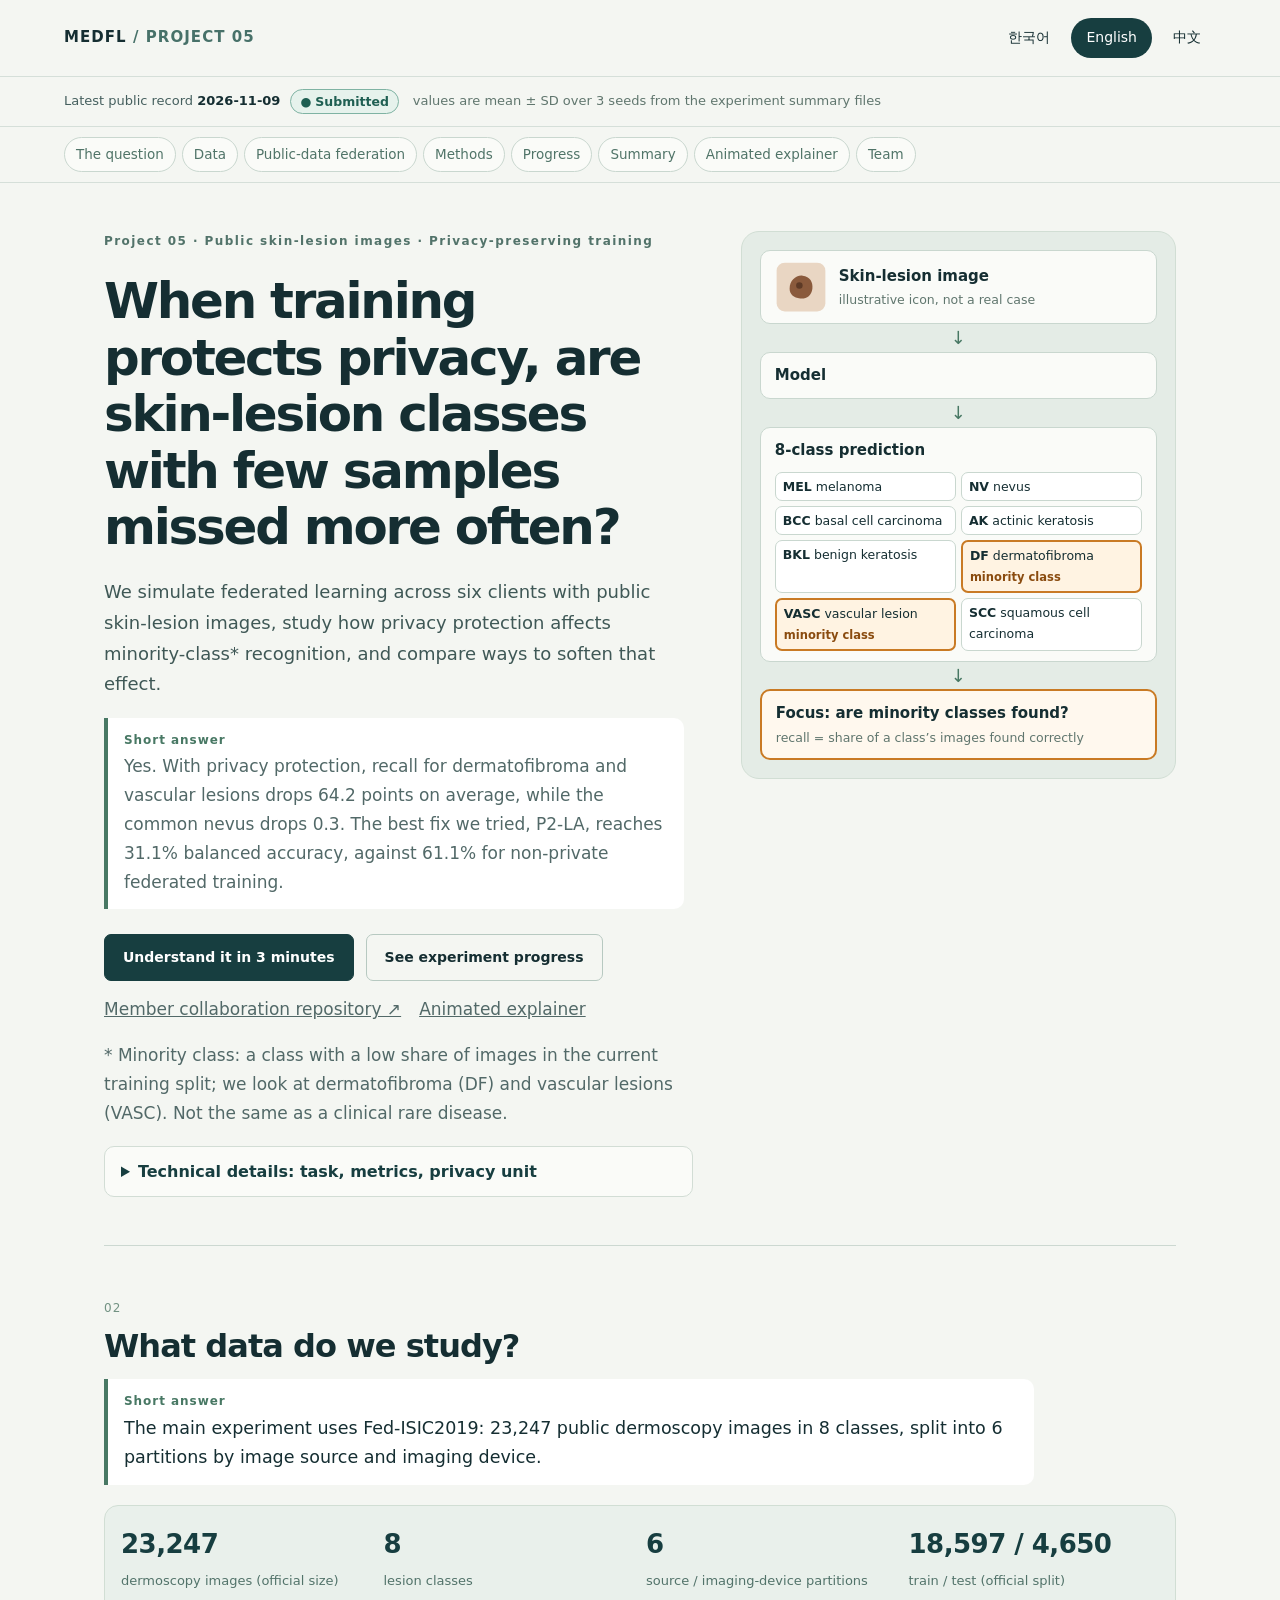
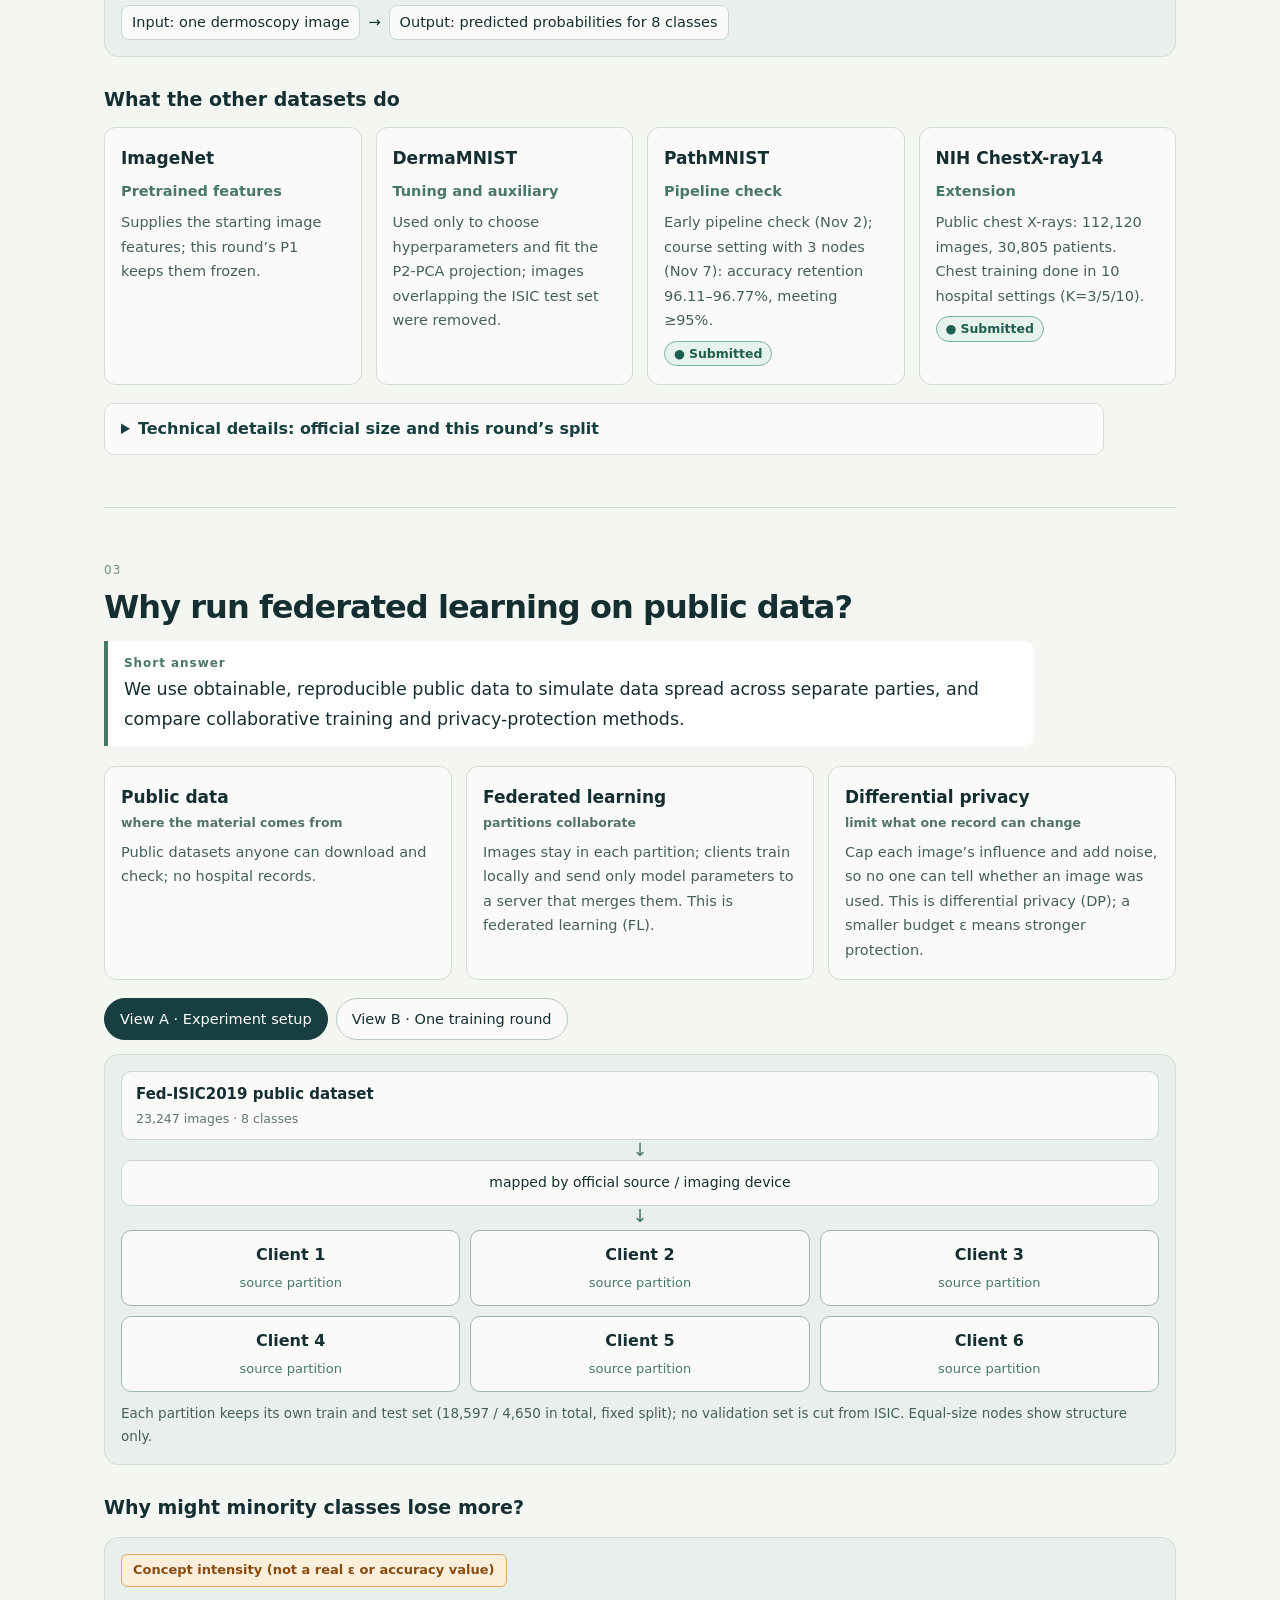
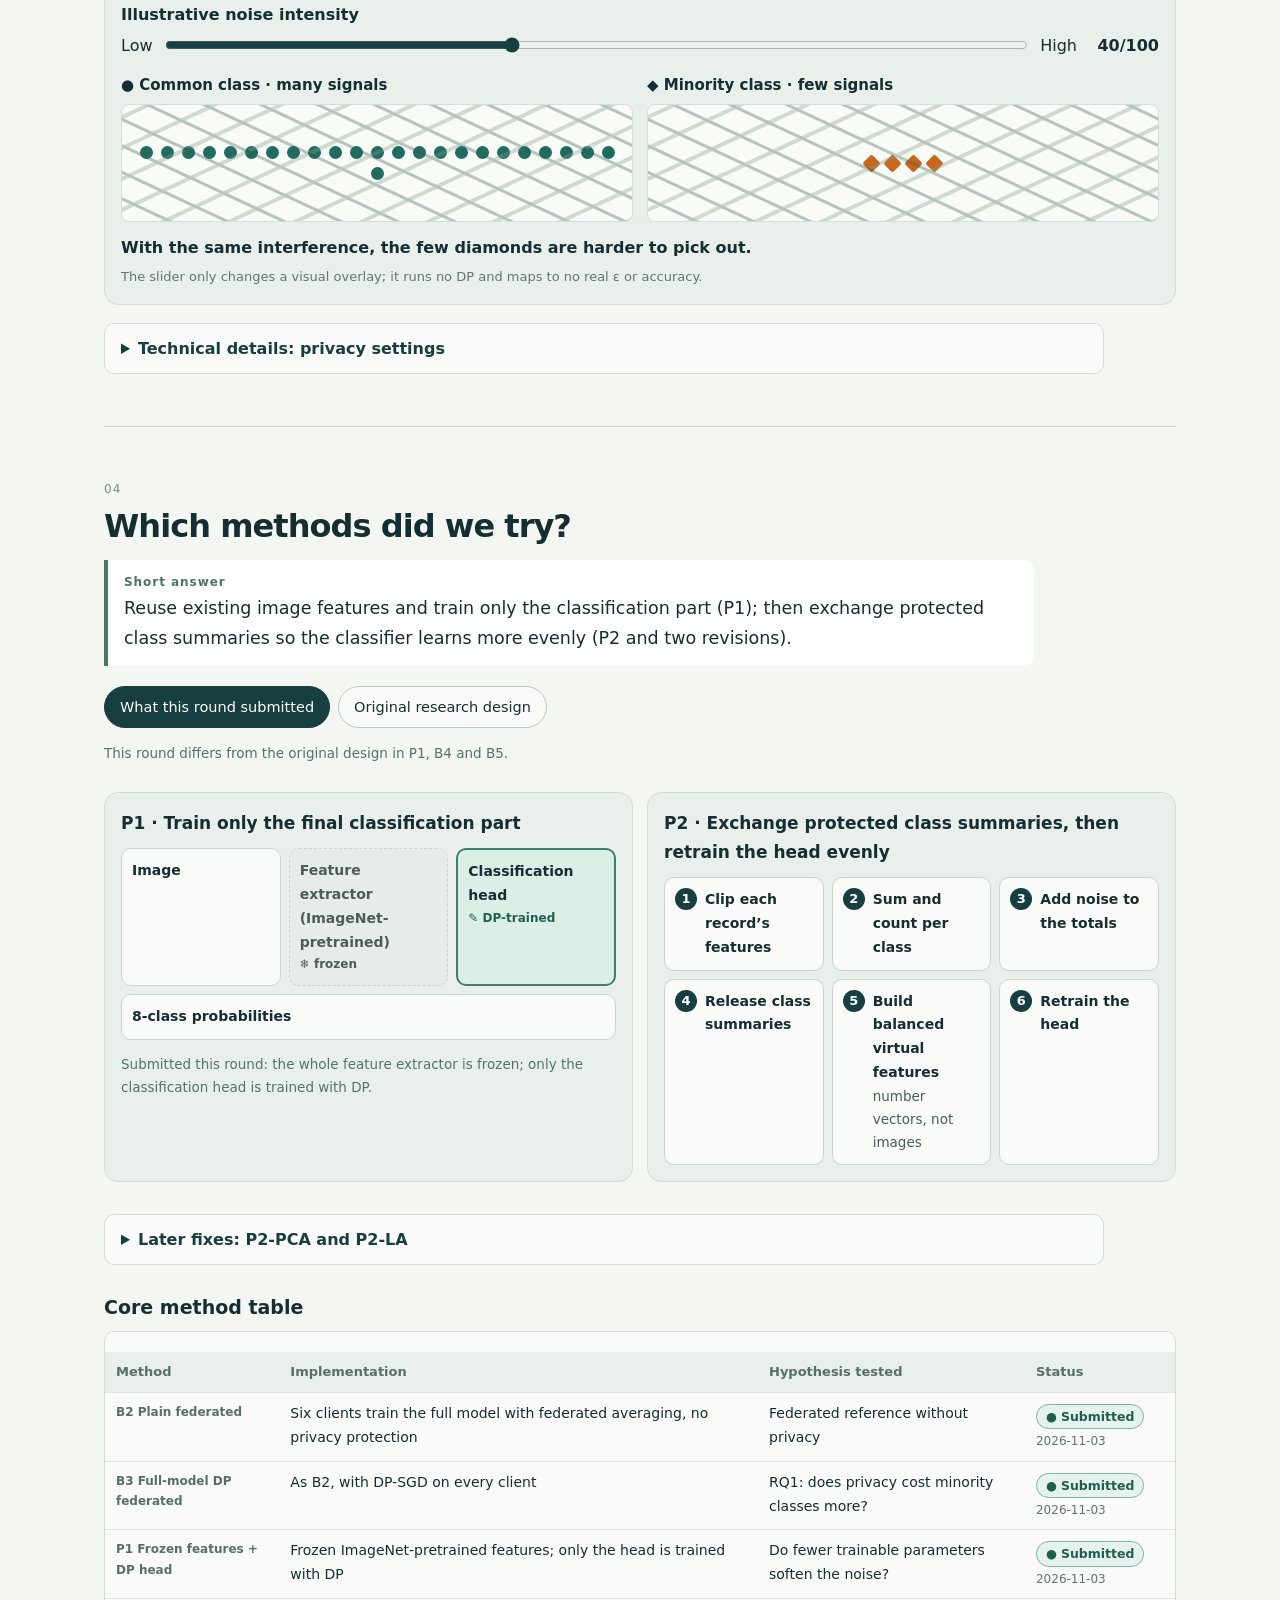
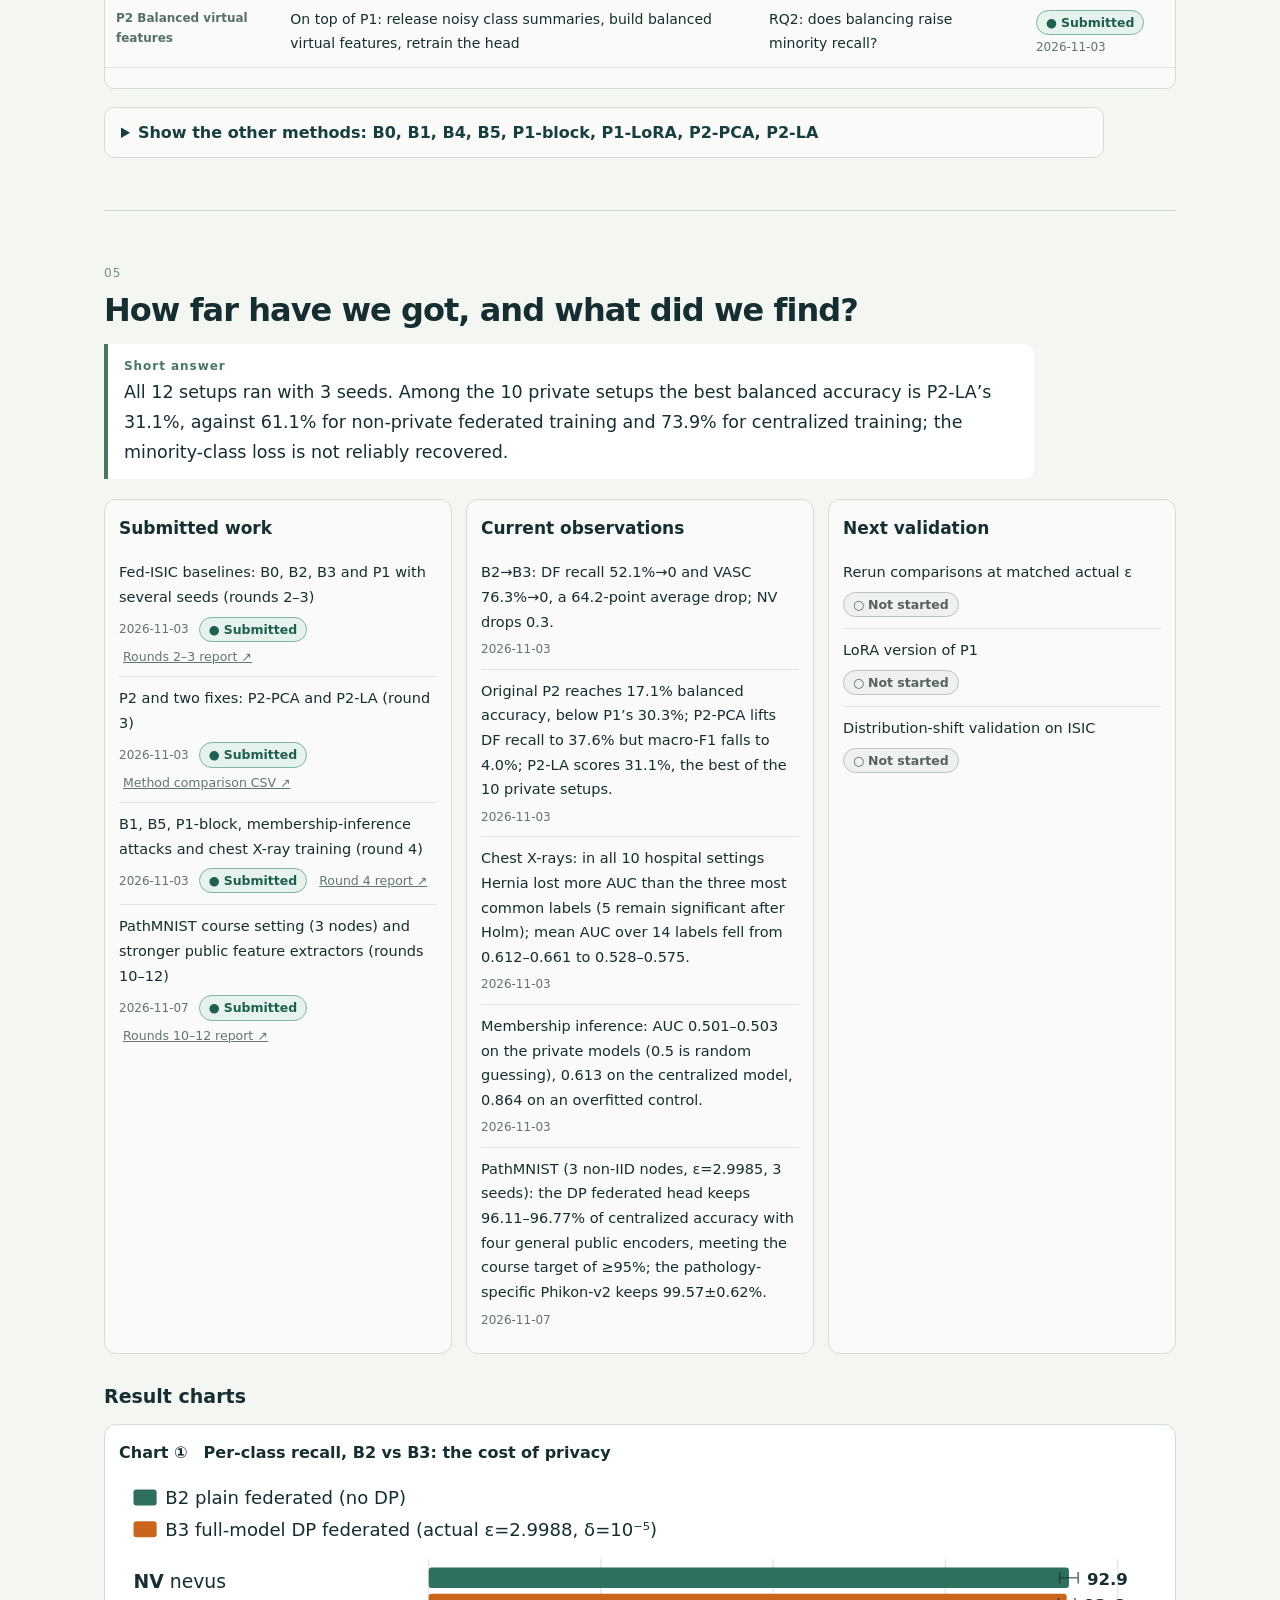
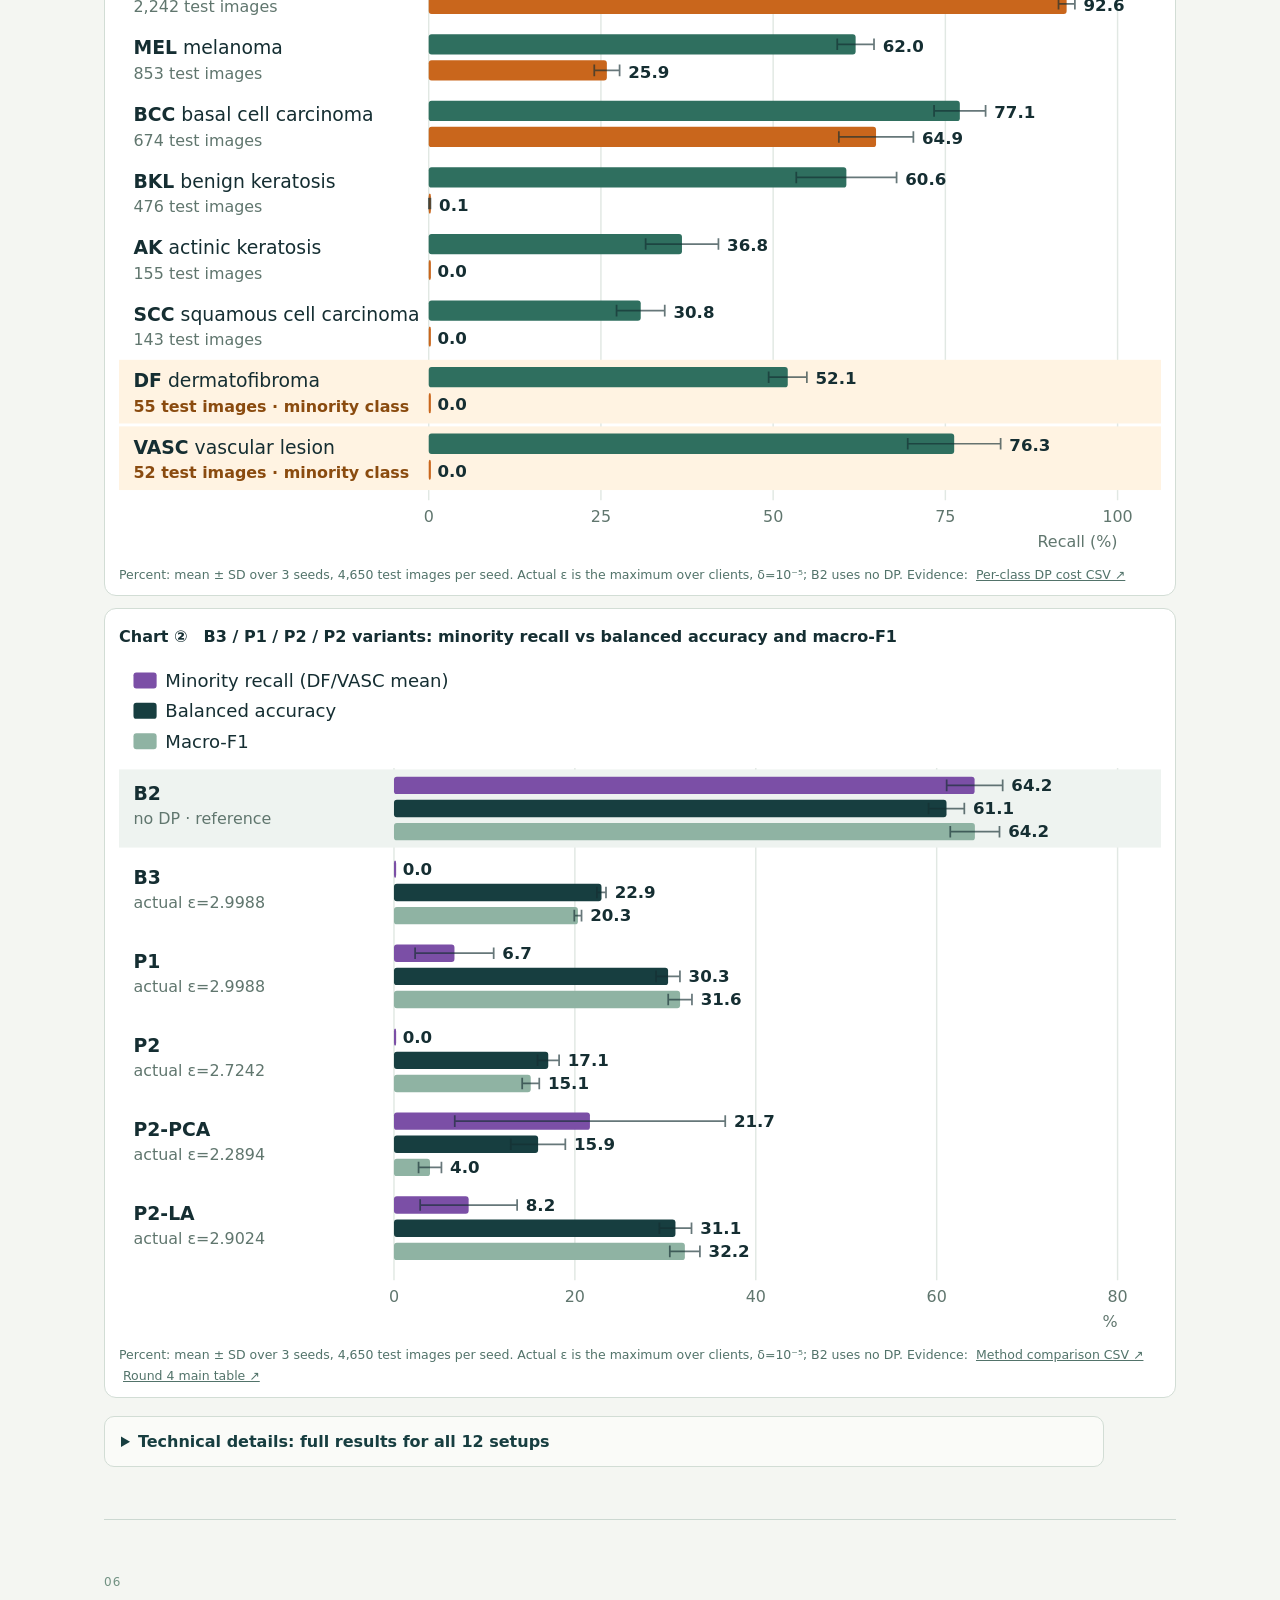
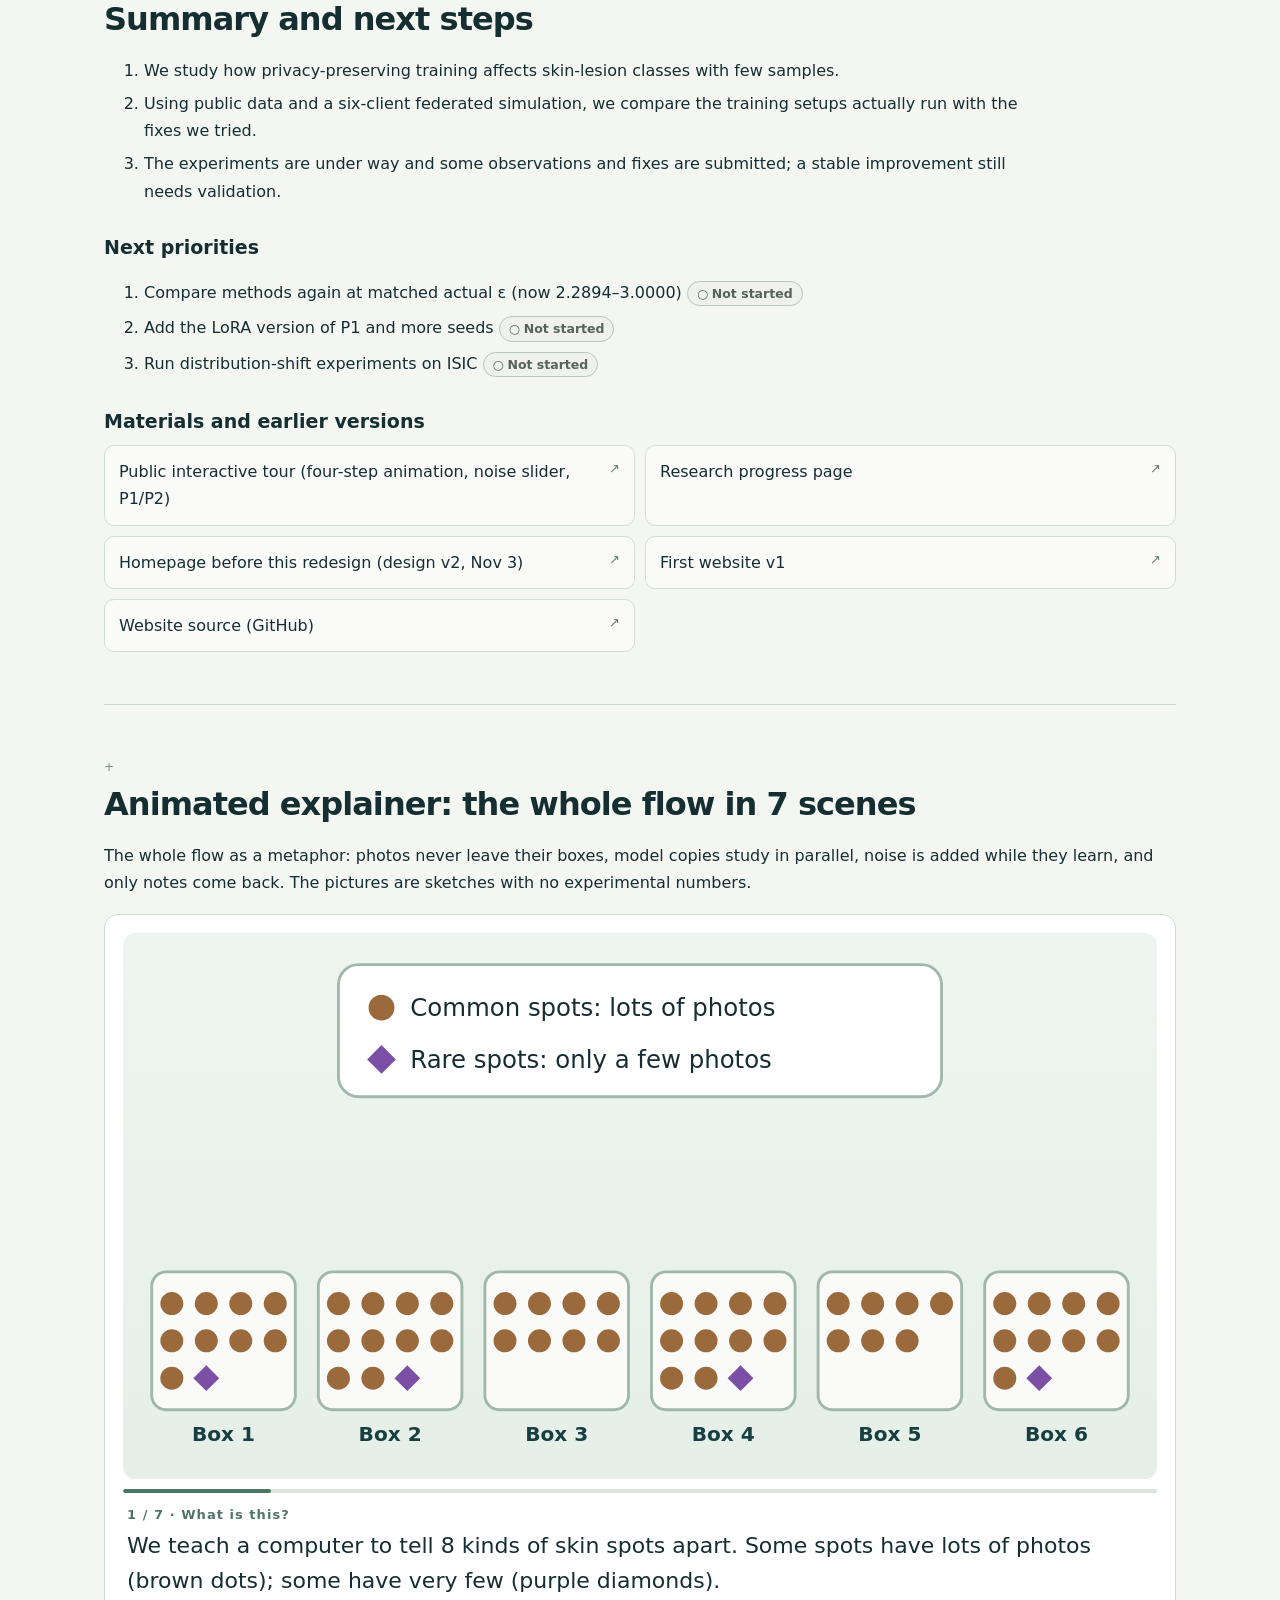
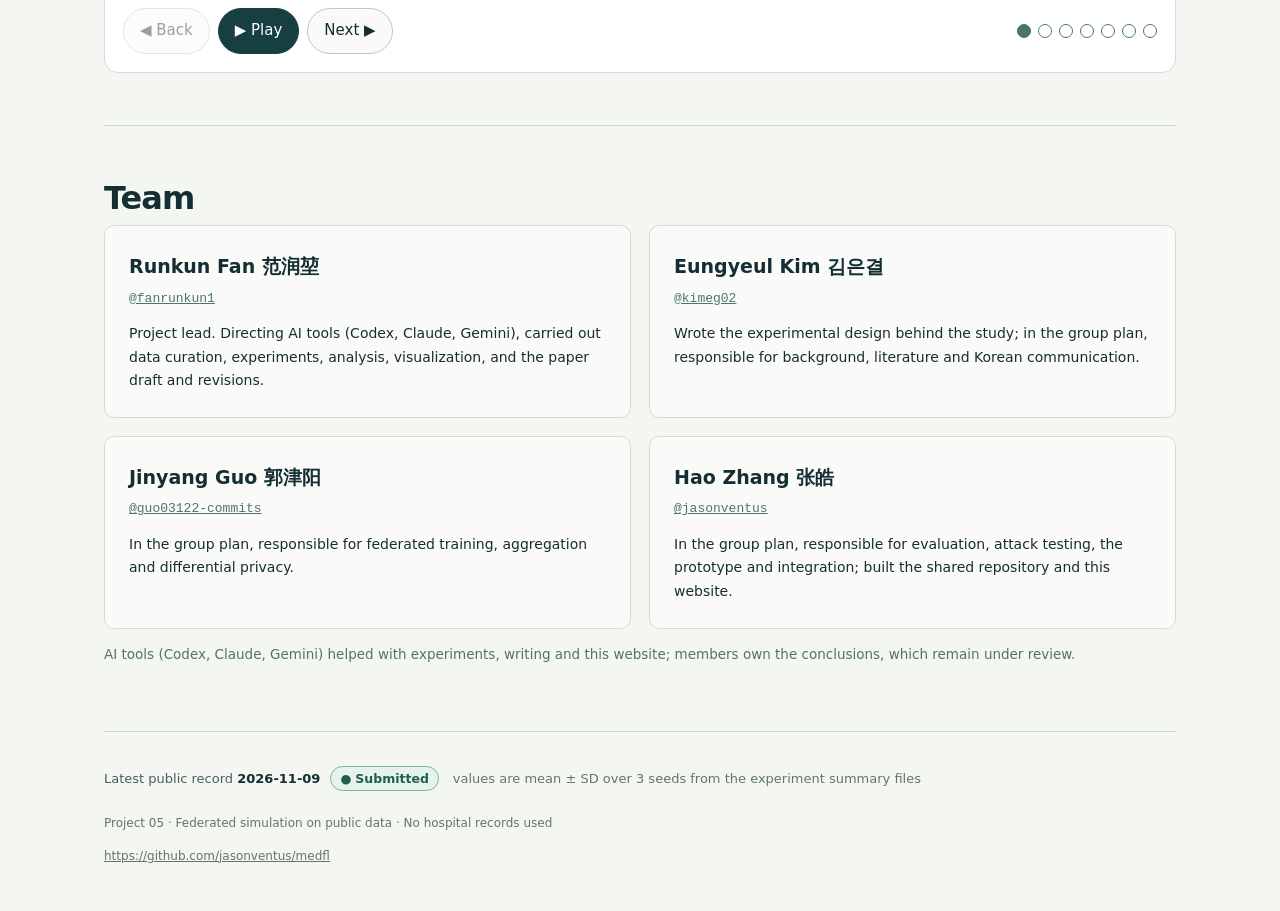
==== commit 78629ff8: "web: publish experiment results, optimize copy, rename the animated explainer · 결과 공개 · 公开实验结果 - Res" ====
--- a/en.html
+++ b/en.html
@@ -1,2 +1,2 @@
 <!doctype html><html translate="no" lang="en"><head><meta charset="utf-8"><meta name="google" content="notranslate"><meta name="viewport" content="width=device-width,initial-scale=1"><meta name="description" content="Project 05: a six-client federated simulation on public skin-lesion images, studying how privacy protection affects minority-class recognition."><title>MedFL · Minority classes under private training</title><link rel="alternate" hreflang="ko" href="index.html"><link rel="alternate" hreflang="en" href="en.html"><link rel="alternate" hreflang="zh" href="zh.html"><script>document.documentElement.classList.add("js")</script><style>*{box-sizing:border-box}html{scroll-behavior:smooth;scroll-padding-top:100px}body{margin:0;background:#f4f6f2;color:#152e32;font:16px/1.7 system-ui,-apple-system,BlinkMacSystemFont,"Segoe UI",sans-serif}a{color:inherit}a:focus-visible{outline:3px solid #e09b35;outline-offset:5px}header{position:sticky;top:0;z-index:5;background:#f4f6f2f5;border-bottom:1px solid #d5dfd9;padding:18px max(5vw,20px);display:flex;gap:20px;align-items:center;justify-content:space-between}.brand{font-size:15px;font-weight:750;text-decoration:none;letter-spacing:.07em}.brand span{color:#477169}nav{display:flex;gap:6px}nav a{padding:7px 14px;text-decoration:none;border:1px solid transparent;border-radius:30px;font-size:14px}nav a[aria-current=page]{background:#173e40;color:white}main{max-width:1200px;margin:auto;padding:0 5vw}.hero{display:grid;grid-template-columns:1.25fr 1fr;gap:65px;padding:80px 0 55px;align-items:center}.eyebrow{font-size:12px;color:#52736a;font-weight:750;letter-spacing:.12em}.hero h1{font-size:clamp(36px,4.6vw,66px);line-height:1.13;letter-spacing:-.045em;margin:22px 0}.hero p{color:#526968;max-width:580px;font-size:17px}.links{display:flex;flex-wrap:wrap;gap:12px;margin-top:25px}.button{display:inline-block;text-decoration:none;border-radius:7px;border:1px solid #b7c9c1;padding:11px 18px;font-size:14px;font-weight:650}.button.primary{background:#173e40;color:white;border-color:#173e40}.diagram{background:#e4ece6;border:1px solid #d1ded4;border-radius:18px;padding:28px}.diagram svg{display:block;width:100%;height:auto}.diagram p{font-size:13px;text-align:center;margin:12px 0 0}.notice{padding:17px 22px;border-left:3px solid #bc8532;background:#f1ebdc;font-size:14px}.metrics{display:grid;grid-template-columns:repeat(3,1fr);padding:30px 0;border-bottom:1px solid #ccd8d1}.metric{padding:5px 25px;border-right:1px solid #ccd8d1}.metric:first-child{padding-left:0}.metric:last-child{border:0}.metric strong{display:block;font-size:30px;line-height:1.25}.metric span{font-size:13px;color:#5e716b}.section{padding:50px 0;border-bottom:1px solid #ccd8d1}.section h2{font-size:27px;letter-spacing:-.03em;margin:0 0 20px}.section p{max-width:930px;color:#455f5e}.section-num{color:#729283;font-size:12px;display:block;letter-spacing:.1em;margin-bottom:7px}.team{display:grid;grid-template-columns:repeat(2,1fr);gap:18px}.person{padding:24px;border:1px solid #d2ddd5;border-radius:10px;background:#fafbf8}.person h3{margin:0;font-size:19px}.person .handle{font:13px/1.5 ui-monospace,monospace;color:#50756b}.person p{font-size:14px;margin:12px 0 0}.person small{display:block;color:#6b7d74;margin-top:10px}.flow{counter-reset:n;list-style:none;padding:0}.flow li{counter-increment:n;position:relative;padding:0 0 23px 48px;max-width:900px}.flow li:before{content:counter(n,decimal-leading-zero);position:absolute;left:0;top:0;font:14px/28px ui-monospace,monospace;color:#487864;border-bottom:1px solid #acc5b5}.tool-list{padding-left:20px}.tool-list li{margin:14px 0;max-width:900px}.docs{display:grid;grid-template-columns:repeat(2,1fr);gap:12px}.doc{display:flex;justify-content:space-between;gap:10px;border-bottom:1px solid #ccd8d1;padding:14px 2px;text-decoration:none}.doc:hover{color:#14755a}.access{font-size:13px;color:#61786e}.prompt{white-space:pre-wrap;word-break:break-word;background:#e8eee7;border:1px solid #d0ddd0;border-radius:8px;padding:22px;font:14px/1.8 system-ui}.footer{max-width:1200px;margin:auto;padding:32px 5vw 45px;color:#60766e;font-size:12px}.footer strong{display:block;color:#274c43;font-size:13px;margin-bottom:8px}@media(max-width:760px){header{padding:13px 18px;gap:6px}.brand{font-size:12px;letter-spacing:0}nav a{padding:6px 9px;font-size:12px}.hero{grid-template-columns:1fr;gap:25px;padding:40px 0 30px}.diagram{padding:15px}.hero h1{font-size:40px}.team,.docs{grid-template-columns:1fr}.metric{padding:5px 10px}.metric strong{font-size:25px}.metric span{font-size:11px}.section{padding:35px 0}.section h2{font-size:24px}}@media(prefers-reduced-motion:reduce){html{scroll-behavior:auto}}
-[lang=ko] h1,[lang=ko] h2{word-break:keep-all}.versionbar{display:flex;flex-wrap:wrap;gap:16px;font-size:12px;padding:18px 0;border-bottom:1px solid #ccd8d1}.tablewrap{overflow-x:auto}table{width:100%;border-collapse:collapse;font-size:14px;margin:20px 0}th,td{text-align:left;vertical-align:top;padding:14px 12px;border-bottom:1px solid #ccd8d1}th{color:#557065;font-size:12px}td:first-child{font-weight:650;white-space:nowrap}.hero{padding-top:55px}.versionpill{font-size:11px;display:inline-block;background:#dce9df;border-radius:4px;padding:4px 8px;margin-top:18px}.diagram h3{font-size:18px;margin:0 0 10px}.diagram ol{padding-left:22px;font-size:14px}.diagram li{margin:12px 0}.toc{display:flex;flex-wrap:wrap;gap:15px;font-size:13px;padding:20px 0}.toc a{color:#507468}.source-note{font-size:13px;color:#60766e}.diagram .budget{font-size:30px;text-align:left;font-weight:700}.diagram .sub{font-size:12px;text-align:left}@media(max-width:760px){.hero h1{font-size:36px}th,td{padding:12px 8px;font-size:12px}.versionbar{gap:10px}.brand span{display:none}}@media(prefers-reduced-motion:reduce){html{scroll-behavior:auto}}.skip{position:absolute;left:-999px}.skip:focus{left:12px;top:12px;z-index:9;background:#fff;padding:8px 12px;border-radius:6px}header{flex-wrap:wrap}.langs a{white-space:nowrap}.recordbar{display:flex;flex-wrap:wrap;gap:6px 10px;align-items:center;font-size:13px;color:#455f5e;padding:10px max(5vw,20px);border-bottom:1px solid #d5dfd9;margin:0}.rec-label b{color:#152e32}.rec-note{color:#60766e}.toc{display:flex;flex-wrap:wrap;gap:4px 6px;padding:10px max(5vw,20px);border-bottom:1px solid #d5dfd9;background:#f4f6f2}.toc a{font-size:13.5px;text-decoration:none;padding:5px 11px;border-radius:999px;border:1px solid #c9d7cf;background:#fafbf8}.toc a:hover{border-color:#487864}.st{display:inline-flex;align-items:center;gap:4px;border-radius:999px;padding:1px 9px;font-size:12.5px;font-weight:700;border:1px solid;margin:2px 4px 2px 0;white-space:nowrap}.st-sub{color:#1f5f52;border-color:#7fb3a3;background:#e6f2ec}.st-pend{color:#8a4b0f;border-color:#e0a860;background:#fbefdc}.st-rev{color:#1d5e2e;border-color:#79b48a;background:#e3f3e6}.st-none{color:#55625d;border-color:#b9c4bf;background:#eef1ee}.mod{padding:52px 0;border-bottom:1px solid #ccd8d1}.mod h2{font-size:clamp(24px,3vw,32px);letter-spacing:-.03em;line-height:1.3;margin:0 0 6px}.alias{position:absolute;width:0;height:0;overflow:hidden}.hero{grid-template-columns:1.15fr .85fr;gap:48px;padding:48px 0;align-items:start}.hero h1{font-size:clamp(30px,3.9vw,52px)}.hero .sub{font-size:18px;color:#3f5856;max-width:640px}.answer{font-size:17.5px;line-height:1.7;color:#152e32;background:#fff;border-left:4px solid #487864;padding:12px 16px;border-radius:0 10px 10px 0;max-width:930px;margin:12px 0 20px}.answer b{display:block;font-size:12px;letter-spacing:.08em;color:#487864;margin-bottom:2px}.minor-links{display:flex;flex-wrap:wrap;gap:6px 18px;font-size:14px;margin:14px 0 0}.def{font-size:13.5px;color:#52736a;max-width:640px}.fig{background:#e9f0eb;border:1px solid #d1ded4;border-radius:14px;padding:16px;margin:14px 0}.fig-h{margin:0 0 10px;font-size:17px}.flow1{margin:0;background:#e4ece6;border:1px solid #d1ded4;border-radius:18px;padding:18px;display:grid;gap:4px}.f-box{background:#fafbf8;border:1px solid #c9d7cf;border-radius:10px;padding:10px 14px}.f-box b{display:block;font-size:15px}.f-box small{display:block;font-size:12.5px;color:#60766e}.f-img{display:flex;gap:12px;align-items:center}.lesion{width:52px;height:52px;flex:none}.f-focus{border:2px solid #c97a24;background:#fff8ee}.f-thin{text-align:center;font-size:14px}.f-arrow{text-align:center;color:#487864;font-size:18px;line-height:1.1}.flow1 figcaption{font-size:13px;color:#52736a;margin-top:6px}.chips{list-style:none;padding:0;margin:8px 0 0;display:grid;grid-template-columns:1fr 1fr;gap:5px}.chip{font-size:12.5px;border:1px solid #c9d7cf;border-radius:7px;padding:3px 7px;background:#fff}.chip b{font-size:12.5px;display:inline}.chip.minor{border:2px solid #c97a24;background:#fff3e2}.chip em{font-style:normal;font-weight:700;color:#8a4b0f;font-size:11.5px}details.tech{margin:18px 0 0;border:1px solid #d2ddd5;border-radius:10px;background:#fafbf8;padding:0 16px;max-width:1000px}details.tech summary{padding:11px 0;font-weight:700;cursor:pointer;color:#173e40}details.tech[open] summary{border-bottom:1px solid #e1e8e3}.tech-body{padding:10px 0 14px;font-size:14.5px}.tech-body ul{margin:0;padding-left:20px}.tech-body li{margin:6px 0}.dataset .stats{display:grid;grid-template-columns:repeat(4,1fr);gap:12px}.stat strong{display:block;font-size:26px;letter-spacing:-.02em;color:#173e40}.stat span{font-size:13px;color:#52736a}.io{display:flex;flex-wrap:wrap;gap:8px;align-items:center;margin:12px 0 0;font-size:14.5px}.io span:not([aria-hidden]){background:#fafbf8;border:1px solid #c9d7cf;border-radius:8px;padding:4px 10px}.sub-h{margin:26px 0 8px;font-size:19px}.cards2,.cards3,.cards4{display:grid;gap:14px;margin:12px 0}.cards2{grid-template-columns:1fr 1fr}.cards3{grid-template-columns:repeat(3,1fr)}.cards4{grid-template-columns:repeat(4,1fr)}.card{background:#fafbf8;border:1px solid #d2ddd5;border-radius:12px;padding:16px}.card h3{margin:0 0 6px;font-size:17px}.card p{margin:6px 0 0;font-size:14.5px;color:#455f5e}.card .role{font-weight:700;color:#487864;margin:0}.concept h3 small{display:block;font-size:12.5px;color:#52736a;font-weight:600}.obs{font-weight:700;color:#8a4b0f!important}.tabs{display:flex;flex-wrap:wrap;gap:8px;margin:18px 0 6px}.tabs button{font:inherit;font-size:14.5px;padding:8px 15px;border-radius:999px;border:1px solid #b7c9c1;background:#fafbf8;color:#152e32;cursor:pointer}.tabs button[aria-selected=true],.tabs button[aria-pressed=true]{background:#173e40;color:#fff;border-color:#173e40}button:focus-visible,summary:focus-visible,.tablewrap:focus-visible{outline:3px solid #e09b35;outline-offset:3px}.va-grid{list-style:none;padding:0;margin:4px 0;display:grid;grid-template-columns:repeat(3,1fr);gap:10px}.va-node{background:#fafbf8;border:1px solid #9fb8aa;border-radius:10px;padding:10px;text-align:center}.va-node b{display:block}.va-node span{font-size:13px;color:#487864}.va-node small{display:block;font-size:12px;color:#60766e}.va-note{font-size:13.5px;color:#455f5e;margin:10px 0 0}.arch{list-style:none;padding:0;margin:0;display:flex;flex-wrap:wrap;gap:8px;align-items:stretch}.arch li{flex:1 1 120px;border-radius:10px;padding:10px;border:1px solid #c9d7cf;background:#fafbf8;position:relative}.arch li b{display:block;font-size:14px}.arch li small{display:block;font-size:12px;font-weight:700}.arch li.a-frozen{background:#e7ebe9;border-style:dashed;color:#4d5c57}.arch li.a-frozen small:before{content:"❄ "}.arch li.a-train{background:#dcefe6;border:2px solid #3f7f6d}.arch li.a-train small{color:#1f5f52}.arch li.a-train small:before{content:"✎ "}.two-fig{display:grid;grid-template-columns:1fr 1fr;gap:14px}.pipe6{list-style:none;padding:0;margin:0;display:grid;grid-template-columns:repeat(3,1fr);gap:8px;counter-reset:s}.pipe6 li{counter-increment:s;background:#fafbf8;border:1px solid #c9d7cf;border-radius:10px;padding:10px 10px 10px 40px;position:relative;font-size:13.5px}.pipe6 li:before{content:counter(s);position:absolute;left:10px;top:10px;width:22px;height:22px;border-radius:50%;background:#173e40;color:#fff;font-weight:700;font-size:13px;display:grid;place-items:center}.pipe6 b{display:block;font-size:14px}.pipe6 span{color:#455f5e}.v-orig{display:none}html:not(.js) .v-orig{display:block}html:not(.js) span.v-orig{display:inline}html:not(.js) span.v-sub:after{content:" / "}.js .vlab{display:none}.vlab{font-style:normal;font-weight:700;color:#487864}.ver-orig .v-sub{display:none}.ver-orig .v-orig{display:block}.ver-orig span.v-orig{display:inline}.tablewrap{overflow-x:auto;margin:8px 0;border:1px solid #d2ddd5;border-radius:10px;background:#fafbf8}.tablewrap table{border-collapse:collapse;width:100%;min-width:680px;font-size:14px}.tablewrap th,.tablewrap td{text-align:left;vertical-align:top;padding:9px 11px;border-bottom:1px solid #e1e8e3}.tablewrap thead th{background:#e9f0eb;font-size:13px}.stc{min-width:150px}.date{display:inline-block;font-size:12px;color:#60766e;margin-right:6px}td small.date{display:block}.swipe{display:none;margin:6px 10px 0;font-size:12px;color:#60766e}.board{display:grid;grid-template-columns:repeat(3,1fr);gap:14px;margin:8px 0}.board .col{background:#fafbf8;border:1px solid #d2ddd5;border-radius:12px;padding:14px}.board h3{margin:0 0 8px;font-size:17px}.board ul{list-style:none;padding:0;margin:0}.board li{padding:9px 0;border-top:1px solid #e1e8e3;font-size:14.5px}.board li:first-child{border-top:0}.meta{margin:5px 0 0;font-size:12.5px;color:#60766e;display:flex;flex-wrap:wrap;align-items:center;gap:2px 4px}.ev{font-size:12.5px;margin-left:4px}.evgrid{display:grid;grid-template-columns:1fr 1fr;gap:14px}.evcard{border:2px dashed #b7c9c1;border-radius:12px;padding:16px;background:#fff}.evcard h4{margin:0 0 6px;font-size:16px}.pending{font-weight:750;color:#8a4b0f;margin:0 0 8px}.evcard dl{display:grid;grid-template-columns:auto 1fr;gap:4px 12px;margin:0;font-size:14px}.evcard dt{font-weight:700;color:#455f5e}.evcard dd{margin:0}.null{color:#8a4b0f;font-weight:700}.results-t code{font-size:12.5px}.sum3,.next3{max-width:930px}.sum3 li,.next3 li{margin:6px 0}.small{font-size:13.5px;color:#52736a}.src{font-size:13px}.src a{margin-right:12px}.footer .recordbar{border:0;padding:0 0 8px}.docs{display:grid;grid-template-columns:repeat(2,1fr);gap:10px}.doc{display:flex;justify-content:space-between;gap:10px;text-decoration:none;border:1px solid #d2ddd5;border-radius:10px;padding:12px 14px;background:#fafbf8}@media(max-width:980px){.hero{grid-template-columns:1fr}.cards4{grid-template-columns:1fr 1fr}.two-fig{grid-template-columns:1fr}.pipe6{grid-template-columns:1fr 1fr}}@media(max-width:760px){.dataset .stats{grid-template-columns:1fr 1fr}.cards2,.cards3,.cards4,.board,.evgrid,.docs{grid-template-columns:1fr}.va-grid{grid-template-columns:1fr 1fr}.pipe6{grid-template-columns:1fr}.swipe{display:block}.mod{padding:38px 0}.answer{font-size:16px}header{padding:12px 16px}main{padding:0 16px}.recordbar,.toc{padding-left:16px;padding-right:16px}}</style><link rel="stylesheet" href="assets/medfl.css"><link rel="stylesheet" href="assets/kids.css"></head><body><a class="skip" href="#main">Skip to content</a><header><a class="brand" href="en.html">MEDFL <span>/ PROJECT 05</span></a><nav class="langs" aria-label="Language / 언어 / 语言"><a lang="ko" hreflang="ko" href="index.html" data-lang-link>한국어</a><a lang="en" hreflang="en" href="en.html" data-lang-link aria-current="page">English</a><a lang="zh" hreflang="zh" href="zh.html" data-lang-link>中文</a></nav></header><div class="recordbar" role="note"><span class="rec-label">Latest public record <b>2026-11-09</b></span><span class="st st-sub"><span aria-hidden="true">●</span> Submitted</span><span class="st st-pend"><span aria-hidden="true">◐</span> Pending review</span><span class="rec-note">detailed values are kept in the private research repository</span></div><nav class="toc" aria-label="On this page"><a href="#what">The question</a><a href="#data">Data</a><a href="#public-fl">Public-data federation</a><a href="#methods">Methods</a><a href="#progress">Progress</a><a href="#summary">Summary</a><a href="#kids">For kids</a><a href="#team">Team</a></nav><main id="main"><section class="hero mod" id="what" aria-labelledby="what-h"><span id="s0" class="alias"></span><div class="hero-text"><div class="eyebrow">Project 05 · Public skin-lesion images · Privacy-preserving training</div><h1 id="what-h">When training protects privacy, are skin-lesion classes with few samples missed more often?</h1><p class="sub">We simulate federated learning across six clients with public skin-lesion images, study how privacy protection affects minority-class* recognition, and compare ways to soften that effect.</p><p class="answer"><b>Short answer</b>So far, yes. With privacy protection, dermatofibroma and vascular lesions fall further than the common nevus, and the fixes we tried have not improved them reliably. Results await review.</p><div class="links"><a class="button primary" href="#data">Understand it in 3 minutes</a><a class="button" href="progress.html?lang=en">See experiment progress</a></div><p class="minor-links"><a href="https://github.com/jasonventus/medfl">Member collaboration repository ↗</a><a href="#kids">Animation for kids</a></p><p class="def">* Minority class: a class with a low share of images in the current training split; we look at dermatofibroma (DF) and vascular lesions (VASC). Not the same as a clinical rare disease.</p><details class="tech"><summary>Technical details: task, metrics, privacy unit</summary><div class="tech-body"><ul><li>Task: 8-class skin-lesion classification on Fed-ISIC2019.</li><li>Metrics: per-class recall; balanced accuracy (mean recall over 8 classes); macro-F1 (mean F1 over 8 classes).</li><li>Privacy: image/sample-level differential privacy (DP-SGD training, RDP accounting) with a target cap of ε≤3 per model. Image-level protection is not automatically patient-level protection.</li><li>Scope: a federated simulation on public data with six source partitions.</li></ul></div></details></div><figure class="flow1" aria-label="One image in, a probability for each of 8 classes out; we watch minority-class recall."><div class="f-box f-img"><svg class="lesion" viewBox="0 0 64 64" aria-hidden="true"><rect x="2" y="2" width="60" height="60" rx="10" fill="#e9d6c3"/><path d="M18 34c0-10 8-17 16-16 9 1 13 8 12 16-1 9-8 13-15 12-8-1-13-5-13-12z" fill="#8a5a3c"/><circle cx="30" cy="30" r="4" fill="#5d3a26"/></svg><div><b>Skin-lesion image</b><small>illustrative icon, not a real case</small></div></div><div class="f-arrow" aria-hidden="true">↓</div><div class="f-box"><b>Model</b></div><div class="f-arrow" aria-hidden="true">↓</div><div class="f-box"><b>8-class prediction</b><ul class="chips"><li class="chip"><b>MEL</b> melanoma</li><li class="chip"><b>NV</b> nevus</li><li class="chip"><b>BCC</b> basal cell carcinoma</li><li class="chip"><b>AK</b> actinic keratosis</li><li class="chip"><b>BKL</b> benign keratosis</li><li class="chip minor"><b>DF</b> dermatofibroma <em>minority class</em></li><li class="chip minor"><b>VASC</b> vascular lesion <em>minority class</em></li><li class="chip"><b>SCC</b> squamous cell carcinoma</li></ul></div><div class="f-arrow" aria-hidden="true">↓</div><div class="f-box f-focus"><b>Focus: are minority classes found?</b><small>recall = share of a class’s images found correctly</small></div></figure></section><section class="mod" id="data" aria-labelledby="data-h"><span id="s1" class="alias"></span><span class="section-num">02</span><h2 id="data-h">What data do we study?</h2><p class="answer"><b>Short answer</b>The main experiment uses Fed-ISIC2019: 23,247 public dermoscopy images in 8 classes, split into 6 partitions by image source and imaging device.</p><div class="fig dataset"><div class="stats"><div class="stat"><strong>23,247</strong><span>dermoscopy images (official size)</span></div><div class="stat"><strong>8</strong><span>lesion classes</span></div><div class="stat"><strong>6</strong><span>source / imaging-device partitions</span></div><div class="stat"><strong>18,597 / 4,650</strong><span>train / test (official split)</span></div></div><p class="io"><span>Input: one dermoscopy image</span><span aria-hidden="true">→</span><span>Output: predicted probabilities for 8 classes</span></p></div><h3 class="sub-h">What the other datasets do</h3><div class="cards4"><article class="card"><h3>ImageNet</h3><p class="role">Pretrained features</p><p>Supplies the starting image features; this round’s P1 keeps them frozen.</p></article><article class="card"><h3>DermaMNIST</h3><p class="role">Tuning and auxiliary</p><p>Used only to choose hyperparameters and fit the P2-PCA projection; images overlapping the ISIC test set were removed.</p></article><article class="card"><h3>PathMNIST</h3><p class="role">Pipeline check</p><p>Early pipeline check (Nov 2); a course-setting run with 3 nodes was submitted on Nov 7.</p><p class="stline"><span class="st st-sub"><span aria-hidden="true">●</span> Submitted</span><span class="st st-pend"><span aria-hidden="true">◐</span> Pending review</span></p></article><article class="card"><h3>NIH ChestX-ray14</h3><p class="role">Extension</p><p>Public chest X-rays: 112,120 images, 30,805 patients. Chest training was submitted in round 4 (Nov 3).</p><p class="stline"><span class="st st-sub"><span aria-hidden="true">●</span> Submitted</span><span class="st st-pend"><span aria-hidden="true">◐</span> Pending review</span></p></article></div><details class="tech"><summary>Technical details: official size and this round’s split</summary><div class="tech-body"><div class="tablewrap" tabindex="0" role="region" aria-label="Technical details: official size and this round’s split"><p class="swipe">← swipe sideways →</p><table><thead><tr><th scope="col"></th><th scope="col">Official (FLamby)</th><th scope="col">This round</th></tr></thead><tbody><tr><th scope="row">Total</th><td>23,247 images</td><td>23,247 images</td></tr><tr><th scope="row">Train</th><td>18,597 images in 6 clients (351–9,930 each)</td><td>As official; each client trains locally</td></tr><tr><th scope="row">Validation</th><td>not defined</td><td>no ISIC images; hyperparameters chosen on DermaMNIST</td></tr><tr><th scope="row">Test</th><td>4,650 images, per client</td><td>4,650 images, 6 clients pooled for evaluation</td></tr></tbody></table></div><p>DermaMNIST and ISIC both come from HAM10000: after removing overlap with the ISIC test set, the remaining DermaMNIST images sit inside the ISIC training set.</p><p class="src"><a href="https://github.com/owkin/FLamby/blob/main/flamby/datasets/fed_isic2019/README.md">Source: FLamby Fed-ISIC2019 documentation ↗</a></p></div></details></section><section class="mod" id="public-fl" aria-labelledby="public-fl-h"><span id="public-explainer" class="alias"></span><span id="s4" class="alias"></span><span class="section-num">03</span><h2 id="public-fl-h">Why run federated learning on public data?</h2><p class="answer"><b>Short answer</b>We use obtainable, reproducible public data to simulate data spread across separate parties, and compare collaborative training and privacy-protection methods.</p><div class="cards3"><article class="card concept"><h3>Public data<small>where the material comes from</small></h3><p>Public datasets anyone can download and check; no hospital records.</p></article><article class="card concept"><h3>Federated learning<small>partitions collaborate</small></h3><p>Images stay in each partition; clients train locally and send only model parameters to a server that merges them. This is federated learning (FL).</p></article><article class="card concept"><h3>Differential privacy<small>limit what one record can change</small></h3><p>Cap each image’s influence and add noise, so no one can tell whether an image was used. This is differential privacy (DP); a smaller budget ε means stronger protection.</p></article></div><div class="tabs" role="tablist"><button type="button" role="tab" id="tab-a" data-view="view-a" aria-controls="view-a" aria-selected="true">View A · Experiment setup</button><button type="button" role="tab" id="tab-b" data-view="view-b" aria-controls="view-b" aria-selected="false">View B · One training round</button></div><div class="view" id="view-a" role="tabpanel" aria-labelledby="tab-a"><div class="fig va"><div class="f-box"><b>Fed-ISIC2019 public dataset</b><small>23,247 images · 8 classes</small></div><div class="f-arrow" aria-hidden="true">↓</div><div class="f-box f-thin">mapped by official source / imaging device</div><div class="f-arrow" aria-hidden="true">↓</div><ol class="va-grid"><li class="va-node"><b>Client 1</b><span>source partition</span></li><li class="va-node"><b>Client 2</b><span>source partition</span></li><li class="va-node"><b>Client 3</b><span>source partition</span></li><li class="va-node"><b>Client 4</b><span>source partition</span></li><li class="va-node"><b>Client 5</b><span>source partition</span></li><li class="va-node"><b>Client 6</b><span>source partition</span></li></ol><p class="va-note">Each partition keeps its own train and test set (18,597 / 4,650 in total, fixed split); no validation set is cut from ISIC. Equal-size nodes show structure only.</p></div></div><div class="view" id="view-b" role="tabpanel" aria-labelledby="tab-b"><div class="fig"><div data-flr><ol class="flr-fallback"><li><b>The server sends the current model to six clients</b> What travels is model parameters, never images.</li><li><b>Each client trains locally: DP-SGD per-sample gradient clipping + noise</b> At every training step, each image’s gradient contribution is capped, then Gaussian noise is added. The images never leave the client.</li><li><b>Only the protected model update goes up</b> Clients upload the parameters trained with DP-SGD, not images. After the first stage, P2 also uploads noisy class statistics once.</li><li><b>The server averages the updates into the next model</b> Updates are averaged by client size (FedAvg), sent back, and the round repeats. At the end, P2 builds balanced virtual features from the noisy statistics and retrains the head. The test set decides whether it helped.</li></ol></div></div></div><h3 class="sub-h">Why might minority classes lose more?</h3><div class="fig"><div data-noise><p class="tag">Concept intensity (not a real ε or accuracy value)</p><p>With the same interference, the few diamonds are harder to pick out.</p><p class="small">The slider only changes a visual overlay; it runs no DP and maps to no real ε or accuracy.</p></div></div><details class="tech"><summary>Technical details: privacy settings</summary><div class="tech-body"><ul><li>Federated averaging (FedAvg): the server averages model parameters weighted by client size.</li><li>DP-SGD: at every step each image’s gradient is clipped to a fixed norm and Gaussian noise is added; RDP accounting converts this to (ε, δ) at a fixed δ.</li><li>Protection unit: image/sample level for ISIC; patient level for the chest X-ray extension.</li><li>Budget: target cap ε≤3 per model; P2’s class-statistics release counts toward it. Actual cumulative ε differs between methods, so results list actual ε and δ separately.</li><li>ε covers a single model; the overall release across repeated runs and tuning is not composed.</li></ul><p class="src"><a href="https://opacus.ai/docs/faq">Opacus · DP-SGD ↗</a> <a href="https://arxiv.org/abs/1602.05629">FedAvg ↗</a></p></div></details></section><section class="mod" id="methods" aria-labelledby="methods-h"><span id="s2" class="alias"></span><span id="s3" class="alias"></span><span class="section-num">04</span><h2 id="methods-h">Which methods did we try?</h2><p class="answer"><b>Short answer</b>Reuse existing image features and train only the classification part (P1); then exchange protected class summaries so the classifier learns more evenly (P2 and two revisions).</p><div class="tabs ver" role="group" aria-label="What this round submitted / Original research design"><button type="button" data-ver="sub" aria-pressed="true">What this round submitted</button><button type="button" data-ver="orig" aria-pressed="false">Original research design</button></div><p class="small">This round differs from the original design in P1, B4 and B5.</p><div class="two-fig"><div class="fig"><h3 class="fig-h">P1 · Train only the final classification part</h3><div class="v-sub"><ol class="arch"><li class="a-io"><b>Image</b></li><li class="a-frozen"><b>Feature extractor (ImageNet-pretrained)</b><small>frozen</small></li><li class="a-train"><b>Classification head</b><small>DP-trained</small></li><li class="a-io"><b>8-class probabilities</b></li></ol><p class="small"><i class="vlab">This round: </i>Submitted this round: the whole feature extractor is frozen; only the classification head is trained with DP.</p></div><div class="v-orig"><ol class="arch"><li class="a-io"><b>Image</b></li><li class="a-frozen"><b>Feature extractor (most of it)</b><small>frozen</small></li><li class="a-train"><b>Last block or LoRA</b><small>DP-trained</small></li><li class="a-train"><b>Classification head</b><small>DP-trained</small></li><li class="a-io"><b>8-class probabilities</b></li></ol><p class="small"><i class="vlab">Original: </i>Original design: the last block or LoRA is DP fine-tuned together with the head. The block version was submitted in round 4 (P1-block); the LoRA version has not started.</p></div></div><div class="fig"><h3 class="fig-h">P2 · Exchange protected class summaries, then retrain the head evenly</h3><ol class="pipe6"><li><b>Clip each record’s features</b></li><li><b>Sum and count per class</b></li><li><b>Add noise to the totals</b></li><li><b>Release class summaries</b></li><li><b>Build balanced virtual features</b><span>number vectors, not images</span></li><li><b>Retrain the head</b></li></ol></div></div><details class="tech"><summary>Later fixes: P2-PCA and P2-LA</summary><div class="tech-body"><div class="cards2"><article class="card"><h3>P2-PCA</h3><p>Fit PCA on public auxiliary features (DermaMNIST), then run the six steps above in fewer dimensions. DermaMNIST images overlapping the ISIC test set were removed; the remaining images sit inside the ISIC training set.</p><p class="obs">Observation: classes move up and down.</p></article><article class="card"><h3>P2-LA</h3><p>No feature sums are released and the head is not retrained; DP class counts adjust the prediction scores (logit adjustment).</p><p class="obs">Observation: a limited improvement.</p></article></div></div></details><h3 class="sub-h">Core method table</h3><div class="tablewrap" tabindex="0" role="region" aria-label="Core method table"><p class="swipe">← swipe sideways →</p><table><thead><tr><th scope="col">Method</th><th scope="col">Implementation</th><th scope="col">Hypothesis tested</th><th scope="col">Status</th></tr></thead><tbody><tr><th scope="row">B2 Plain federated</th><td><span class="v-sub"><i class="vlab">This round: </i>Six clients train the full model with federated averaging, no privacy protection</span><span class="v-orig"><i class="vlab">Original: </i>Same</span></td><td>Federated reference without privacy</td><td class="stc"><span class="st st-sub"><span aria-hidden="true">●</span> Submitted</span><span class="st st-pend"><span aria-hidden="true">◐</span> Pending review</span><small class="date">2026-11-03</small></td></tr><tr><th scope="row">B3 Full-model DP federated</th><td><span class="v-sub"><i class="vlab">This round: </i>As B2, with DP-SGD on every client</span><span class="v-orig"><i class="vlab">Original: </i>Same</span></td><td>RQ1: does privacy cost minority classes more?</td><td class="stc"><span class="st st-sub"><span aria-hidden="true">●</span> Submitted</span><span class="st st-pend"><span aria-hidden="true">◐</span> Pending review</span><small class="date">2026-11-03</small></td></tr><tr><th scope="row">P1 Frozen features + DP head</th><td><span class="v-sub"><i class="vlab">This round: </i>Frozen ImageNet-pretrained features; only the head is trained with DP</span><span class="v-orig"><i class="vlab">Original: </i>Freeze most parameters; DP fine-tune the last block or LoRA together with the head</span></td><td>Do fewer trainable parameters soften the noise?</td><td class="stc"><span class="st st-sub"><span aria-hidden="true">●</span> Submitted</span><span class="st st-pend"><span aria-hidden="true">◐</span> Pending review</span><small class="date">2026-11-03</small></td></tr><tr><th scope="row">P2 Balanced virtual features</th><td><span class="v-sub"><i class="vlab">This round: </i>On top of P1: release noisy class summaries, build balanced virtual features, retrain the head</span><span class="v-orig"><i class="vlab">Original: </i>Same</span></td><td>RQ2: does balancing raise minority recall?</td><td class="stc"><span class="st st-sub"><span aria-hidden="true">●</span> Submitted</span><span class="st st-pend"><span aria-hidden="true">◐</span> Pending review</span><small class="date">2026-11-03</small></td></tr></tbody></table></div><details class="tech"><summary>Show the other methods: B0, B1, B4, B5, P1-block, P1-LoRA, P2-PCA, P2-LA</summary><div class="tech-body"><div class="tablewrap" tabindex="0" role="region" aria-label="Show the other methods: B0, B1, B4, B5, P1-block, P1-LoRA, P2-PCA, P2-LA"><p class="swipe">← swipe sideways →</p><table><thead><tr><th scope="col">Method</th><th scope="col">Implementation</th><th scope="col">Hypothesis tested</th><th scope="col">Status</th></tr></thead><tbody><tr><th scope="row">B0 Centralized</th><td><span class="v-sub"><i class="vlab">This round: </i>Pool all training images and train the full model, no privacy protection</span><span class="v-orig"><i class="vlab">Original: </i>Same</span></td><td>Upper reference</td><td class="stc"><span class="st st-sub"><span aria-hidden="true">●</span> Submitted</span><span class="st st-pend"><span aria-hidden="true">◐</span> Pending review</span><small class="date">2026-11-03</small></td></tr><tr><th scope="row">B1 Single-client DP</th><td><span class="v-sub"><i class="vlab">This round: </i>Each client trains with DP on its own images only (round 4)</span><span class="v-orig"><i class="vlab">Original: </i>Same</span></td><td>Does collaboration help?</td><td class="stc"><span class="st st-sub"><span aria-hidden="true">●</span> Submitted</span><span class="st st-pend"><span aria-hidden="true">◐</span> Pending review</span><small class="date">2026-11-03</small></td></tr><tr><th scope="row">B4 Class-weighted</th><td><span class="v-sub"><i class="vlab">This round: </i>Weighted P1: class weights on the P1 head</span><span class="v-orig"><i class="vlab">Original: </i>Weighted B3 (old design table); never compared in the same row as this round’s B4</span></td><td>Can simple reweighting compensate minority classes?</td><td class="stc"><span class="st st-sub"><span aria-hidden="true">●</span> Submitted</span><span class="st st-pend"><span aria-hidden="true">◐</span> Pending review</span><small class="date">2026-11-03</small></td></tr><tr><th scope="row">B5 Adaptive clipping</th><td><span class="v-sub"><i class="vlab">This round: </i>DPSGD-F (class-adaptive clipping) on the P1 head (round 4)</span><span class="v-orig"><i class="vlab">Original: </i>DPSGD-F adaptive-clipping baseline</span></td><td>Does class-aware clipping reduce the minority loss?</td><td class="stc"><span class="st st-sub"><span aria-hidden="true">●</span> Submitted</span><span class="st st-pend"><span aria-hidden="true">◐</span> Pending review</span><small class="date">2026-11-03</small></td></tr><tr><th scope="row">P1-block</th><td><span class="v-sub"><i class="vlab">This round: </i>DP fine-tuning of the last block together with the head (round 4)</span><span class="v-orig"><i class="vlab">Original: </i>The block variant of the original P1</span></td><td>Does unfreezing one block help?</td><td class="stc"><span class="st st-sub"><span aria-hidden="true">●</span> Submitted</span><span class="st st-pend"><span aria-hidden="true">◐</span> Pending review</span><small class="date">2026-11-03</small></td></tr><tr><th scope="row">P1-LoRA</th><td><span class="v-sub"><i class="vlab">This round: </i>Not implemented yet</span><span class="v-orig"><i class="vlab">Original: </i>DP fine-tuning of LoRA together with the head</span></td><td>Does low-rank tuning learn better at the same budget?</td><td class="stc"><span class="st st-none"><span aria-hidden="true">○</span> Not started</span></td></tr><tr><th scope="row">P2-PCA</th><td><span class="v-sub"><i class="vlab">This round: </i>Fit PCA on public auxiliary features (DermaMNIST), then run P2 in the reduced space</span><span class="v-orig"><i class="vlab">Original: </i>Not in the original design (a fix attempted this round)</span></td><td>Are noisy summaries steadier in fewer dimensions?</td><td class="stc"><span class="st st-sub"><span aria-hidden="true">●</span> Submitted</span><span class="st st-pend"><span aria-hidden="true">◐</span> Pending review</span><small class="date">2026-11-03</small></td></tr><tr><th scope="row">P2-LA</th><td><span class="v-sub"><i class="vlab">This round: </i>Adjust prediction scores with DP class counts (logit adjustment); no feature sums released, no retraining</span><span class="v-orig"><i class="vlab">Original: </i>Not in the original design (a fix attempted this round)</span></td><td>Can count-based correction alone help minority classes?</td><td class="stc"><span class="st st-sub"><span aria-hidden="true">●</span> Submitted</span><span class="st st-pend"><span aria-hidden="true">◐</span> Pending review</span><small class="date">2026-11-03</small></td></tr></tbody></table></div></div></details></section><section class="mod" id="progress" aria-labelledby="progress-h"><span id="research-update-20261103" class="alias"></span><span id="s5" class="alias"></span><span class="section-num">05</span><h2 id="progress-h">How far have we got, and what did we find?</h2><p class="answer"><b>Short answer</b>Baselines, fixes and extensions are all submitted and await review by other members. So far only P2-LA shows a limited gain; no method reliably closes the minority-class loss.</p><div class="board"><div class="col"><h3>Submitted work</h3><ul><li>Fed-ISIC baselines: B0, B2, B3 and P1 with several seeds (rounds 2–3)<p class="meta"><span class=date>2026-11-03</span><span class="st st-sub"><span aria-hidden="true">●</span> Submitted</span><span class="st st-pend"><span aria-hidden="true">◐</span> Pending review</span><a class="ev" href="https://github.com/jasonventus/healthcare-ai-project05/blob/84ab6a2e9433db4023fe40629eff7814c2d09043/experiments/2026-11-03_round2-3_fedisic/REPORT.md" rel="noopener">Rounds 2–3 report ↗</a></p></li><li>P2 and two fixes: P2-PCA and P2-LA (round 3)<p class="meta"><span class=date>2026-11-03</span><span class="st st-sub"><span aria-hidden="true">●</span> Submitted</span><span class="st st-pend"><span aria-hidden="true">◐</span> Pending review</span><a class="ev" href="https://github.com/jasonventus/healthcare-ai-project05/blob/84ab6a2e9433db4023fe40629eff7814c2d09043/src/runs_fedisic/round3_summary/methods_eps3.csv" rel="noopener">Method comparison CSV ↗</a></p></li><li>B1, B5, P1-block, membership-inference attacks and chest X-ray training (round 4)<p class="meta"><span class=date>2026-11-03</span><span class="st st-sub"><span aria-hidden="true">●</span> Submitted</span><span class="st st-pend"><span aria-hidden="true">◐</span> Pending review</span><a class="ev" href="https://github.com/jasonventus/healthcare-ai-project05/blob/b24f91f554e6e998fb79f4af87edb4a7ca275f5e/experiments/2026-11-03_round4_all-experiments/REPORT.md" rel="noopener">Round 4 report ↗</a></p></li><li>PathMNIST course setting (3 nodes) and stronger public feature extractors (rounds 10–12)<p class="meta"><span class=date>2026-11-07</span><span class="st st-sub"><span aria-hidden="true">●</span> Submitted</span><span class="st st-pend"><span aria-hidden="true">◐</span> Pending review</span><a class="ev" href="https://github.com/jasonventus/healthcare-ai-project05/blob/edeec2bf2aaa66a0dd082ed0d1d308884229a34d/experiments/2026-11-07_round10-12_course-target/REPORT.md" rel="noopener">Rounds 10–12 report ↗</a></p></li></ul></div><div class="col"><h3>Current observations</h3><ul><li>With privacy protection, DF and VASC recall falls more than NV recall.<p class="meta"><span class="date">2026-11-03</span></p></li><li>Original P2: no stable gain; P2-PCA: mixed by class; P2-LA: limited gain.<p class="meta"><span class="date">2026-11-03</span></p></li><li>On chest X-rays the sparse Hernia label also loses more.<p class="meta"><span class="date">2026-11-03</span></p></li><li>Membership-inference attacks on protected models are near random guessing.<p class="meta"><span class="date">2026-11-03</span></p></li><li>Actual ε differs by method, so ε and δ are listed per result, not as same-budget wins.<p class="meta"><span class="date">2026-11-09</span></p></li></ul></div><div class="col"><h3>Next validation</h3><ul><li>Member review: reviewers not yet assigned<p class="meta"><span class="st st-none"><span aria-hidden="true">○</span> Not started</span></p></li><li>LoRA version of P1<p class="meta"><span class="st st-none"><span aria-hidden="true">○</span> Not started</span></p></li><li>K=10 clients<p class="meta"><span class="st st-none"><span aria-hidden="true">○</span> Not started</span></p></li><li>Distribution-shift validation on ISIC<p class="meta"><span class="st st-none"><span aria-hidden="true">○</span> Not started</span></p></li></ul></div></div><h3 class="sub-h">Two result charts</h3><div class="evgrid"><article class="evcard" data-chart="dp-cost-by-class"><h4>Chart ①　Per-class recall, B2 vs B3: the cost of privacy</h4><p class="pending">Values not yet public</p><dl><dt>Actual ε</dt><dd>B2: no DP (no ε); B3: <span class="null">to be added</span></dd><dt>δ</dt><dd><span class="null">to be added</span></dd><dt>Seeds</dt><dd><span class="null">to be added</span></dd><dt>Review status</dt><dd><span class="st st-sub"><span aria-hidden="true">●</span> Submitted</span><span class="st st-pend"><span aria-hidden="true">◐</span> Pending review</span></dd></dl><p class="meta">Evidence（private repository, collaborator login required）: <a class="ev" href="https://github.com/jasonventus/healthcare-ai-project05/blob/84ab6a2e9433db4023fe40629eff7814c2d09043/src/runs_fedisic/round3_summary/per_class_dp_cost.csv" rel="noopener">Per-class DP cost CSV ↗</a></p></article><article class="evcard" data-chart="minority-vs-overall"><h4>Chart ②　B3 / P1 / P2 / P2 variants: minority recall vs balanced accuracy and macro-F1</h4><p class="pending">Values not yet public</p><dl><dt>Actual ε</dt><dd>B3: <span class="null">to be added</span>; P1: <span class="null">to be added</span>; P2: <span class="null">to be added</span>; P2-PCA: <span class="null">to be added</span>; P2-LA: <span class="null">to be added</span></dd><dt>δ</dt><dd><span class="null">to be added</span></dd><dt>Seeds</dt><dd><span class="null">to be added</span></dd><dt>Review status</dt><dd><span class="st st-sub"><span aria-hidden="true">●</span> Submitted</span><span class="st st-pend"><span aria-hidden="true">◐</span> Pending review</span></dd></dl><p class="meta">Evidence（private repository, collaborator login required）: <a class="ev" href="https://github.com/jasonventus/healthcare-ai-project05/blob/84ab6a2e9433db4023fe40629eff7814c2d09043/src/runs_fedisic/round3_summary/methods_eps3.csv" rel="noopener">Method comparison CSV ↗</a> <a class="ev" href="https://github.com/jasonventus/healthcare-ai-project05/blob/b24f91f554e6e998fb79f4af87edb4a7ca275f5e/src/runs_fedisic/round4_isic_summary/main.csv" rel="noopener">Round 4 main table ↗</a></p></article></div><p class="small">Detailed values live only in the private research repository; in the data file these fields are null and the page shows “to be added”.</p><details class="tech"><summary>Technical details: result objects (data/medfl-data.json)</summary><div class="tech-body"><div class="tablewrap" tabindex="0" role="region" aria-label="Technical details: result objects (data/medfl-data.json)"><p class="swipe">← swipe sideways →</p><table class="results-t"><thead><tr><th scope="col">experiment_id</th><th scope="col">Data split</th><th scope="col">Actual ε</th><th scope="col">δ</th><th scope="col">Seeds</th><th scope="col">Date</th><th scope="col">Status</th></tr></thead><tbody><tr><th scope="row"><code>isic-r23-B2</code></th><td>Fed-ISIC2019 (FLamby): train 18,597 in 6 clients / test 4,650 pooled</td><td>no DP (no ε)</td><td><span class="null">to be added</span></td><td><span class="null">to be added</span></td><td>2026-11-03</td><td><span class="st st-sub"><span aria-hidden="true">●</span> Submitted</span><span class="st st-pend"><span aria-hidden="true">◐</span> Pending review</span></td></tr><tr><th scope="row"><code>isic-r23-B3</code></th><td>Fed-ISIC2019 (FLamby): train 18,597 in 6 clients / test 4,650 pooled</td><td><span class="null">to be added</span></td><td><span class="null">to be added</span></td><td><span class="null">to be added</span></td><td>2026-11-03</td><td><span class="st st-sub"><span aria-hidden="true">●</span> Submitted</span><span class="st st-pend"><span aria-hidden="true">◐</span> Pending review</span></td></tr><tr><th scope="row"><code>isic-r23-P1</code></th><td>Fed-ISIC2019 (FLamby): train 18,597 in 6 clients / test 4,650 pooled</td><td><span class="null">to be added</span></td><td><span class="null">to be added</span></td><td><span class="null">to be added</span></td><td>2026-11-03</td><td><span class="st st-sub"><span aria-hidden="true">●</span> Submitted</span><span class="st st-pend"><span aria-hidden="true">◐</span> Pending review</span></td></tr><tr><th scope="row"><code>isic-r23-P2</code></th><td>Fed-ISIC2019 (FLamby): train 18,597 in 6 clients / test 4,650 pooled</td><td><span class="null">to be added</span></td><td><span class="null">to be added</span></td><td><span class="null">to be added</span></td><td>2026-11-03</td><td><span class="st st-sub"><span aria-hidden="true">●</span> Submitted</span><span class="st st-pend"><span aria-hidden="true">◐</span> Pending review</span></td></tr><tr><th scope="row"><code>isic-r23-P2-PCA</code></th><td>Fed-ISIC2019 (FLamby): train 18,597 in 6 clients / test 4,650 pooled</td><td><span class="null">to be added</span></td><td><span class="null">to be added</span></td><td><span class="null">to be added</span></td><td>2026-11-03</td><td><span class="st st-sub"><span aria-hidden="true">●</span> Submitted</span><span class="st st-pend"><span aria-hidden="true">◐</span> Pending review</span></td></tr><tr><th scope="row"><code>isic-r23-P2-LA</code></th><td>Fed-ISIC2019 (FLamby): train 18,597 in 6 clients / test 4,650 pooled</td><td><span class="null">to be added</span></td><td><span class="null">to be added</span></td><td><span class="null">to be added</span></td><td>2026-11-03</td><td><span class="st st-sub"><span aria-hidden="true">●</span> Submitted</span><span class="st st-pend"><span aria-hidden="true">◐</span> Pending review</span></td></tr><tr><th scope="row"><code>isic-r4-B5</code></th><td>Fed-ISIC2019 (FLamby): train 18,597 in 6 clients / test 4,650 pooled</td><td><span class="null">to be added</span></td><td><span class="null">to be added</span></td><td><span class="null">to be added</span></td><td>2026-11-03</td><td><span class="st st-sub"><span aria-hidden="true">●</span> Submitted</span><span class="st st-pend"><span aria-hidden="true">◐</span> Pending review</span></td></tr><tr><th scope="row"><code>isic-r4-P1-block</code></th><td>Fed-ISIC2019 (FLamby): train 18,597 in 6 clients / test 4,650 pooled</td><td><span class="null">to be added</span></td><td><span class="null">to be added</span></td><td><span class="null">to be added</span></td><td>2026-11-03</td><td><span class="st st-sub"><span aria-hidden="true">●</span> Submitted</span><span class="st st-pend"><span aria-hidden="true">◐</span> Pending review</span></td></tr><tr><th scope="row"><code>mia-r4</code></th><td>Fed-ISIC2019 (FLamby): train 18,597 in 6 clients / test 4,650 pooled</td><td><span class="null">to be added</span></td><td><span class="null">to be added</span></td><td><span class="null">to be added</span></td><td>2026-11-03</td><td><span class="st st-sub"><span aria-hidden="true">●</span> Submitted</span><span class="st st-pend"><span aria-hidden="true">◐</span> Pending review</span></td></tr><tr><th scope="row"><code>chest-r4</code></th><td>NIH ChestX-ray14: 8 client-partition settings (patient-level DP)</td><td><span class="null">to be added</span></td><td><span class="null">to be added</span></td><td><span class="null">to be added</span></td><td>2026-11-03</td><td><span class="st st-sub"><span aria-hidden="true">●</span> Submitted</span><span class="st st-pend"><span aria-hidden="true">◐</span> Pending review</span></td></tr><tr><th scope="row"><code>pathmnist-r10-12</code></th><td>PathMNIST: 3 non-IID nodes</td><td><span class="null">to be added</span></td><td><span class="null">to be added</span></td><td><span class="null">to be added</span></td><td>2026-11-07</td><td><span class="st st-sub"><span aria-hidden="true">●</span> Submitted</span><span class="st st-pend"><span aria-hidden="true">◐</span> Pending review</span></td></tr></tbody></table></div><p>To publish values, fill them in only under results in tools/site_content.py and run python tools/build_site.py; the three pages and the data file update together.</p></div></details></section><section class="mod" id="summary" aria-labelledby="summary-h"><span id="changes" class="alias"></span><span class="section-num">06</span><h2 id="summary-h">Summary and next steps</h2><ol class="sum3"><li>We study how privacy-preserving training affects skin-lesion classes with few samples.</li><li>Using public data and a six-client federated simulation, we compare the training setups actually run with the fixes we tried.</li><li>The experiments are under way and some observations and fixes are submitted; a stable improvement still needs validation.</li></ol><h3 class="sub-h">Next priorities</h3><ol class="next3"><li>Review results and the privacy budget (DP accounting, composition of the second-stage release) <span class="st st-none"><span aria-hidden="true">○</span> Not started</span></li><li>Fairer comparisons and multi-seed repeats; add the LoRA version of P1 <span class="st st-none"><span aria-hidden="true">○</span> Not started</span></li><li>Extend ChestX-ray14 (K=10) and distribution-shift experiments on ISIC <span class="st st-none"><span aria-hidden="true">○</span> Not started</span></li></ol><h3 class="sub-h">Materials and earlier versions</h3><div class="docs"><a class="doc" href="explain.html?lang=en"><span>Public interactive tour (four-step animation, noise slider, P1/P2)</span><span class="access" aria-hidden="true">↗</span></a><a class="doc" href="progress.html?lang=en"><span>Research progress page</span><span class="access" aria-hidden="true">↗</span></a><a class="doc" href="versions/v2-design/en.html"><span>Homepage before this redesign (design v2, Nov 3)</span><span class="access" aria-hidden="true">↗</span></a><a class="doc" href="versions/v1/en.html"><span>First website v1</span><span class="access" aria-hidden="true">↗</span></a><a class="doc" href="https://github.com/jasonventus/medfl"><span>Website source (GitHub)</span><span class="access" aria-hidden="true">↗</span></a></div></section><section class="mod" id="kids" aria-labelledby="kids-h"><span class="section-num">+</span><h2 id="kids-h">Appendix: a 1-minute animation for kids</h2><p>Seven scenes explain what we do. The pictures are sketches with no experimental numbers.</p><div class="kids"><ol class="kids-fallback"><li><b>What is this?</b> We teach a computer to tell 8 kinds of skin spots apart. Some spots have lots of photos (brown dots); some have very few (purple diamonds).</li><li><b>Photos stay put</b> The photos sit in 6 boxes (standing in for 6 sources). Not one photo is taken out.</li><li><b>Robot copies study</b> The teacher (server) copies the little robot (the model) six times, one per box, and all six study their photos at the same time.</li><li><b>Fog while studying</b> At every study step the robots sprinkle a little fog (noise), so nobody can tell whether one photo was used. This is differential privacy.</li><li><b>Only notes travel</b> The robots hand only their study notes (model parameters) to the teacher, who merges the six notes into one. The photos never leave the boxes. This is federated learning.</li><li><b>Few photos fade first</b> With the same fog, spots with few photos are forgotten more easily. We saw this in the experiments; the picture is a sketch.</li><li><b>Looking for fixes</b> We tried several ideas to help the robots remember rare spots. So far the gains are small, and teammates are still checking.</li></ol></div></section><section class="mod" id="team" aria-labelledby="team-h"><span id="s6" class="alias"></span><h2 id="team-h">Team</h2><div class="team"><article class="person"><h3>Runkun Fan 范润堃</h3><a class="handle" href="https://github.com/fanrunkun1">@fanrunkun1</a><p>Project lead. Directing AI tools (Codex, Claude, Gemini), carried out data curation, experiments, analysis, visualization, and the paper draft and revisions.</p></article><article class="person"><h3>Eungyeul Kim 김은결</h3><a class="handle" href="https://github.com/kimeg02">@kimeg02</a><p>Wrote the experimental design behind the study; in the group plan, responsible for background, literature and Korean communication.</p></article><article class="person"><h3>Jinyang Guo 郭津阳</h3><a class="handle" href="https://github.com/guo03122-commits">@guo03122-commits</a><p>In the group plan, responsible for federated training, aggregation and differential privacy.</p></article><article class="person"><h3>Hao Zhang 张皓</h3><a class="handle" href="https://github.com/jasonventus">@jasonventus</a><p>In the group plan, responsible for evaluation, attack testing, the prototype and integration; built the shared repository and this website.</p></article></div><p class="small">AI tools (Codex, Claude, Gemini) helped with experiments, writing and this website; members own the conclusions, which remain under review.</p></section></main><footer class="footer"><p class="recordbar"><span class="rec-label">Latest public record <b>2026-11-09</b></span><span class="st st-sub"><span aria-hidden="true">●</span> Submitted</span><span class="st st-pend"><span aria-hidden="true">◐</span> Pending review</span><span class="rec-note">detailed values are kept in the private research repository</span></p><p>Project 05 · Federated simulation on public data · No hospital records used</p><a href="https://github.com/jasonventus/medfl">https://github.com/jasonventus/medfl</a></footer><script src="data/medfl-data.js"></script><script src="assets/medfl.js" defer></script><script src="assets/kids.js" defer></script></body></html>
+[lang=ko] h1,[lang=ko] h2{word-break:keep-all}.versionbar{display:flex;flex-wrap:wrap;gap:16px;font-size:12px;padding:18px 0;border-bottom:1px solid #ccd8d1}.tablewrap{overflow-x:auto}table{width:100%;border-collapse:collapse;font-size:14px;margin:20px 0}th,td{text-align:left;vertical-align:top;padding:14px 12px;border-bottom:1px solid #ccd8d1}th{color:#557065;font-size:12px}td:first-child{font-weight:650;white-space:nowrap}.hero{padding-top:55px}.versionpill{font-size:11px;display:inline-block;background:#dce9df;border-radius:4px;padding:4px 8px;margin-top:18px}.diagram h3{font-size:18px;margin:0 0 10px}.diagram ol{padding-left:22px;font-size:14px}.diagram li{margin:12px 0}.toc{display:flex;flex-wrap:wrap;gap:15px;font-size:13px;padding:20px 0}.toc a{color:#507468}.source-note{font-size:13px;color:#60766e}.diagram .budget{font-size:30px;text-align:left;font-weight:700}.diagram .sub{font-size:12px;text-align:left}@media(max-width:760px){.hero h1{font-size:36px}th,td{padding:12px 8px;font-size:12px}.versionbar{gap:10px}.brand span{display:none}}@media(prefers-reduced-motion:reduce){html{scroll-behavior:auto}}.skip{position:absolute;left:-999px}.skip:focus{left:12px;top:12px;z-index:9;background:#fff;padding:8px 12px;border-radius:6px}header{flex-wrap:wrap}.langs a{white-space:nowrap}.recordbar{display:flex;flex-wrap:wrap;gap:6px 10px;align-items:center;font-size:13px;color:#455f5e;padding:10px max(5vw,20px);border-bottom:1px solid #d5dfd9;margin:0}.rec-label b{color:#152e32}.rec-note{color:#60766e}.toc{display:flex;flex-wrap:wrap;gap:4px 6px;padding:10px max(5vw,20px);border-bottom:1px solid #d5dfd9;background:#f4f6f2}.toc a{font-size:13.5px;text-decoration:none;padding:5px 11px;border-radius:999px;border:1px solid #c9d7cf;background:#fafbf8}.toc a:hover{border-color:#487864}.st{display:inline-flex;align-items:center;gap:4px;border-radius:999px;padding:1px 9px;font-size:12.5px;font-weight:700;border:1px solid;margin:2px 4px 2px 0;white-space:nowrap}.st-sub{color:#1f5f52;border-color:#7fb3a3;background:#e6f2ec}.st-pend{color:#8a4b0f;border-color:#e0a860;background:#fbefdc}.st-rev{color:#1d5e2e;border-color:#79b48a;background:#e3f3e6}.st-none{color:#55625d;border-color:#b9c4bf;background:#eef1ee}.mod{padding:52px 0;border-bottom:1px solid #ccd8d1}.mod h2{font-size:clamp(24px,3vw,32px);letter-spacing:-.03em;line-height:1.3;margin:0 0 6px}.alias{position:absolute;width:0;height:0;overflow:hidden}.hero{grid-template-columns:1.15fr .85fr;gap:48px;padding:48px 0;align-items:start}.hero h1{font-size:clamp(30px,3.9vw,52px)}.hero .sub{font-size:18px;color:#3f5856;max-width:640px}.answer{font-size:17.5px;line-height:1.7;color:#152e32;background:#fff;border-left:4px solid #487864;padding:12px 16px;border-radius:0 10px 10px 0;max-width:930px;margin:12px 0 20px}.answer b{display:block;font-size:12px;letter-spacing:.08em;color:#487864;margin-bottom:2px}.minor-links{display:flex;flex-wrap:wrap;gap:6px 18px;font-size:14px;margin:14px 0 0}.def{font-size:13.5px;color:#52736a;max-width:640px}.fig{background:#e9f0eb;border:1px solid #d1ded4;border-radius:14px;padding:16px;margin:14px 0}.fig-h{margin:0 0 10px;font-size:17px}.flow1{margin:0;background:#e4ece6;border:1px solid #d1ded4;border-radius:18px;padding:18px;display:grid;gap:4px}.f-box{background:#fafbf8;border:1px solid #c9d7cf;border-radius:10px;padding:10px 14px}.f-box b{display:block;font-size:15px}.f-box small{display:block;font-size:12.5px;color:#60766e}.f-img{display:flex;gap:12px;align-items:center}.lesion{width:52px;height:52px;flex:none}.f-focus{border:2px solid #c97a24;background:#fff8ee}.f-thin{text-align:center;font-size:14px}.f-arrow{text-align:center;color:#487864;font-size:18px;line-height:1.1}.flow1 figcaption{font-size:13px;color:#52736a;margin-top:6px}.chips{list-style:none;padding:0;margin:8px 0 0;display:grid;grid-template-columns:1fr 1fr;gap:5px}.chip{font-size:12.5px;border:1px solid #c9d7cf;border-radius:7px;padding:3px 7px;background:#fff}.chip b{font-size:12.5px;display:inline}.chip.minor{border:2px solid #c97a24;background:#fff3e2}.chip em{font-style:normal;font-weight:700;color:#8a4b0f;font-size:11.5px}details.tech{margin:18px 0 0;border:1px solid #d2ddd5;border-radius:10px;background:#fafbf8;padding:0 16px;max-width:1000px}details.tech summary{padding:11px 0;font-weight:700;cursor:pointer;color:#173e40}details.tech[open] summary{border-bottom:1px solid #e1e8e3}.tech-body{padding:10px 0 14px;font-size:14.5px}.tech-body ul{margin:0;padding-left:20px}.tech-body li{margin:6px 0}.dataset .stats{display:grid;grid-template-columns:repeat(4,1fr);gap:12px}.stat strong{display:block;font-size:26px;letter-spacing:-.02em;color:#173e40}.stat span{font-size:13px;color:#52736a}.io{display:flex;flex-wrap:wrap;gap:8px;align-items:center;margin:12px 0 0;font-size:14.5px}.io span:not([aria-hidden]){background:#fafbf8;border:1px solid #c9d7cf;border-radius:8px;padding:4px 10px}.sub-h{margin:26px 0 8px;font-size:19px}.cards2,.cards3,.cards4{display:grid;gap:14px;margin:12px 0}.cards2{grid-template-columns:1fr 1fr}.cards3{grid-template-columns:repeat(3,1fr)}.cards4{grid-template-columns:repeat(4,1fr)}.card{background:#fafbf8;border:1px solid #d2ddd5;border-radius:12px;padding:16px}.card h3{margin:0 0 6px;font-size:17px}.card p{margin:6px 0 0;font-size:14.5px;color:#455f5e}.card .role{font-weight:700;color:#487864;margin:0}.concept h3 small{display:block;font-size:12.5px;color:#52736a;font-weight:600}.obs{font-weight:700;color:#8a4b0f!important}.tabs{display:flex;flex-wrap:wrap;gap:8px;margin:18px 0 6px}.tabs button{font:inherit;font-size:14.5px;padding:8px 15px;border-radius:999px;border:1px solid #b7c9c1;background:#fafbf8;color:#152e32;cursor:pointer}.tabs button[aria-selected=true],.tabs button[aria-pressed=true]{background:#173e40;color:#fff;border-color:#173e40}button:focus-visible,summary:focus-visible,.tablewrap:focus-visible{outline:3px solid #e09b35;outline-offset:3px}.va-grid{list-style:none;padding:0;margin:4px 0;display:grid;grid-template-columns:repeat(3,1fr);gap:10px}.va-node{background:#fafbf8;border:1px solid #9fb8aa;border-radius:10px;padding:10px;text-align:center}.va-node b{display:block}.va-node span{font-size:13px;color:#487864}.va-node small{display:block;font-size:12px;color:#60766e}.va-note{font-size:13.5px;color:#455f5e;margin:10px 0 0}.arch{list-style:none;padding:0;margin:0;display:flex;flex-wrap:wrap;gap:8px;align-items:stretch}.arch li{flex:1 1 120px;border-radius:10px;padding:10px;border:1px solid #c9d7cf;background:#fafbf8;position:relative}.arch li b{display:block;font-size:14px}.arch li small{display:block;font-size:12px;font-weight:700}.arch li.a-frozen{background:#e7ebe9;border-style:dashed;color:#4d5c57}.arch li.a-frozen small:before{content:"❄ "}.arch li.a-train{background:#dcefe6;border:2px solid #3f7f6d}.arch li.a-train small{color:#1f5f52}.arch li.a-train small:before{content:"✎ "}.two-fig{display:grid;grid-template-columns:1fr 1fr;gap:14px}.pipe6{list-style:none;padding:0;margin:0;display:grid;grid-template-columns:repeat(3,1fr);gap:8px;counter-reset:s}.pipe6 li{counter-increment:s;background:#fafbf8;border:1px solid #c9d7cf;border-radius:10px;padding:10px 10px 10px 40px;position:relative;font-size:13.5px}.pipe6 li:before{content:counter(s);position:absolute;left:10px;top:10px;width:22px;height:22px;border-radius:50%;background:#173e40;color:#fff;font-weight:700;font-size:13px;display:grid;place-items:center}.pipe6 b{display:block;font-size:14px}.pipe6 span{color:#455f5e}.v-orig{display:none}html:not(.js) .v-orig{display:block}html:not(.js) span.v-orig{display:inline}html:not(.js) span.v-sub:after{content:" / "}.js .vlab{display:none}.vlab{font-style:normal;font-weight:700;color:#487864}.ver-orig .v-sub{display:none}.ver-orig .v-orig{display:block}.ver-orig span.v-orig{display:inline}.tablewrap{overflow-x:auto;margin:8px 0;border:1px solid #d2ddd5;border-radius:10px;background:#fafbf8}.tablewrap table{border-collapse:collapse;width:100%;min-width:680px;font-size:14px}.tablewrap th,.tablewrap td{text-align:left;vertical-align:top;padding:9px 11px;border-bottom:1px solid #e1e8e3}.tablewrap thead th{background:#e9f0eb;font-size:13px}.stc{min-width:150px}.date{display:inline-block;font-size:12px;color:#60766e;margin-right:6px}td small.date{display:block}.swipe{display:none;margin:6px 10px 0;font-size:12px;color:#60766e}.board{display:grid;grid-template-columns:repeat(3,1fr);gap:14px;margin:8px 0}.board .col{background:#fafbf8;border:1px solid #d2ddd5;border-radius:12px;padding:14px}.board h3{margin:0 0 8px;font-size:17px}.board ul{list-style:none;padding:0;margin:0}.board li{padding:9px 0;border-top:1px solid #e1e8e3;font-size:14.5px}.board li:first-child{border-top:0}.meta{margin:5px 0 0;font-size:12.5px;color:#60766e;display:flex;flex-wrap:wrap;align-items:center;gap:2px 4px}.ev{font-size:12.5px;margin-left:4px}.evgrid{display:grid;grid-template-columns:1fr 1fr;gap:14px}.evcard{border:2px dashed #b7c9c1;border-radius:12px;padding:16px;background:#fff}.evcard h4{margin:0 0 6px;font-size:16px}.pending{font-weight:750;color:#8a4b0f;margin:0 0 8px}.evcard dl{display:grid;grid-template-columns:auto 1fr;gap:4px 12px;margin:0;font-size:14px}.evcard dt{font-weight:700;color:#455f5e}.evcard dd{margin:0}.null{color:#8a4b0f;font-weight:700}.chart{background:#fff;border:1px solid #d2ddd5;border-radius:12px;padding:14px 14px 10px;margin:12px 0}.chart h4{margin:0 0 8px;font-size:16px}.cwrap{overflow-x:auto}.chart svg{display:block;width:100%;height:auto;min-width:560px}.chart figcaption{font-size:12.5px;color:#52736a;margin-top:6px}.c-b2{fill:#2f6f5f}.c-b3{fill:#c9661c}.c-mi{fill:#7b4fa6}.c-ba{fill:#173e40}.c-f1{fill:#8fb3a3}.c-err{stroke:#152e32;stroke-width:1.2;fill:none;opacity:.65}.c-grid{stroke:#e1e8e3}.c-axis{font:11px system-ui,sans-serif;fill:#60766e}.c-leg{font:12.5px system-ui,sans-serif;fill:#152e32}.c-lab{font:13px system-ui,sans-serif;fill:#152e32}.c-abbr{font-weight:700}.c-sub{font:11px system-ui,sans-serif;fill:#60766e}.c-sub-minor{fill:#8a4b0f;font-weight:700}.c-val{font:700 11.5px system-ui,sans-serif;fill:#152e32}.c-minor{fill:#fff3e2}.c-ref{fill:#eef3f0}.results-t code{font-size:12.5px}.sum3,.next3{max-width:930px}.sum3 li,.next3 li{margin:6px 0}.small{font-size:13.5px;color:#52736a}.src{font-size:13px}.src a{margin-right:12px}.footer .recordbar{border:0;padding:0 0 8px}.docs{display:grid;grid-template-columns:repeat(2,1fr);gap:10px}.doc{display:flex;justify-content:space-between;gap:10px;text-decoration:none;border:1px solid #d2ddd5;border-radius:10px;padding:12px 14px;background:#fafbf8}@media(max-width:980px){.hero{grid-template-columns:1fr}.cards4{grid-template-columns:1fr 1fr}.two-fig{grid-template-columns:1fr}.pipe6{grid-template-columns:1fr 1fr}}@media(max-width:760px){.dataset .stats{grid-template-columns:1fr 1fr}.cards2,.cards3,.cards4,.board,.evgrid,.docs{grid-template-columns:1fr}.va-grid{grid-template-columns:1fr 1fr}.pipe6{grid-template-columns:1fr}.swipe{display:block}.mod{padding:38px 0}.answer{font-size:16px}header{padding:12px 16px}main{padding:0 16px}.recordbar,.toc{padding-left:16px;padding-right:16px}}</style><link rel="stylesheet" href="assets/medfl.css"><link rel="stylesheet" href="assets/kids.css"></head><body><a class="skip" href="#main">Skip to content</a><header><a class="brand" href="en.html">MEDFL <span>/ PROJECT 05</span></a><nav class="langs" aria-label="Language / 언어 / 语言"><a lang="ko" hreflang="ko" href="index.html" data-lang-link>한국어</a><a lang="en" hreflang="en" href="en.html" data-lang-link aria-current="page">English</a><a lang="zh" hreflang="zh" href="zh.html" data-lang-link>中文</a></nav></header><div class="recordbar" role="note"><span class="rec-label">Latest public record <b>2026-11-09</b></span><span class="st st-sub"><span aria-hidden="true">●</span> Submitted</span><span class="rec-note">values are mean ± SD over 3 seeds from the experiment summary files</span></div><nav class="toc" aria-label="On this page"><a href="#what">The question</a><a href="#data">Data</a><a href="#public-fl">Public-data federation</a><a href="#methods">Methods</a><a href="#progress">Progress</a><a href="#summary">Summary</a><a href="#kids">Animated explainer</a><a href="#team">Team</a></nav><main id="main"><section class="hero mod" id="what" aria-labelledby="what-h"><span id="s0" class="alias"></span><div class="hero-text"><div class="eyebrow">Project 05 · Public skin-lesion images · Privacy-preserving training</div><h1 id="what-h">When training protects privacy, are skin-lesion classes with few samples missed more often?</h1><p class="sub">We simulate federated learning across six clients with public skin-lesion images, study how privacy protection affects minority-class* recognition, and compare ways to soften that effect.</p><p class="answer"><b>Short answer</b>Yes. With privacy protection, recall for dermatofibroma and vascular lesions drops 64.2 points on average, while the common nevus drops 0.3. The best fix we tried, P2-LA, reaches 31.1% balanced accuracy, against 61.1% for non-private federated training.</p><div class="links"><a class="button primary" href="#data">Understand it in 3 minutes</a><a class="button" href="progress.html?lang=en">See experiment progress</a></div><p class="minor-links"><a href="https://github.com/jasonventus/medfl">Member collaboration repository ↗</a><a href="#kids">Animated explainer</a></p><p class="def">* Minority class: a class with a low share of images in the current training split; we look at dermatofibroma (DF) and vascular lesions (VASC). Not the same as a clinical rare disease.</p><details class="tech"><summary>Technical details: task, metrics, privacy unit</summary><div class="tech-body"><ul><li>Task: 8-class skin-lesion classification on Fed-ISIC2019.</li><li>Metrics: per-class recall; balanced accuracy (mean recall over 8 classes); macro-F1 (mean F1 over 8 classes).</li><li>Privacy: image/sample-level differential privacy (DP-SGD training, RDP accounting) with a target cap of ε≤3 per model. Image-level protection is not automatically patient-level protection.</li><li>Scope: a federated simulation on public data with six source partitions.</li></ul></div></details></div><figure class="flow1" aria-label="One image in, a probability for each of 8 classes out; we watch minority-class recall."><div class="f-box f-img"><svg class="lesion" viewBox="0 0 64 64" aria-hidden="true"><rect x="2" y="2" width="60" height="60" rx="10" fill="#e9d6c3"/><path d="M18 34c0-10 8-17 16-16 9 1 13 8 12 16-1 9-8 13-15 12-8-1-13-5-13-12z" fill="#8a5a3c"/><circle cx="30" cy="30" r="4" fill="#5d3a26"/></svg><div><b>Skin-lesion image</b><small>illustrative icon, not a real case</small></div></div><div class="f-arrow" aria-hidden="true">↓</div><div class="f-box"><b>Model</b></div><div class="f-arrow" aria-hidden="true">↓</div><div class="f-box"><b>8-class prediction</b><ul class="chips"><li class="chip"><b>MEL</b> melanoma</li><li class="chip"><b>NV</b> nevus</li><li class="chip"><b>BCC</b> basal cell carcinoma</li><li class="chip"><b>AK</b> actinic keratosis</li><li class="chip"><b>BKL</b> benign keratosis</li><li class="chip minor"><b>DF</b> dermatofibroma <em>minority class</em></li><li class="chip minor"><b>VASC</b> vascular lesion <em>minority class</em></li><li class="chip"><b>SCC</b> squamous cell carcinoma</li></ul></div><div class="f-arrow" aria-hidden="true">↓</div><div class="f-box f-focus"><b>Focus: are minority classes found?</b><small>recall = share of a class’s images found correctly</small></div></figure></section><section class="mod" id="data" aria-labelledby="data-h"><span id="s1" class="alias"></span><span class="section-num">02</span><h2 id="data-h">What data do we study?</h2><p class="answer"><b>Short answer</b>The main experiment uses Fed-ISIC2019: 23,247 public dermoscopy images in 8 classes, split into 6 partitions by image source and imaging device.</p><div class="fig dataset"><div class="stats"><div class="stat"><strong>23,247</strong><span>dermoscopy images (official size)</span></div><div class="stat"><strong>8</strong><span>lesion classes</span></div><div class="stat"><strong>6</strong><span>source / imaging-device partitions</span></div><div class="stat"><strong>18,597 / 4,650</strong><span>train / test (official split)</span></div></div><p class="io"><span>Input: one dermoscopy image</span><span aria-hidden="true">→</span><span>Output: predicted probabilities for 8 classes</span></p></div><h3 class="sub-h">What the other datasets do</h3><div class="cards4"><article class="card"><h3>ImageNet</h3><p class="role">Pretrained features</p><p>Supplies the starting image features; this round’s P1 keeps them frozen.</p></article><article class="card"><h3>DermaMNIST</h3><p class="role">Tuning and auxiliary</p><p>Used only to choose hyperparameters and fit the P2-PCA projection; images overlapping the ISIC test set were removed.</p></article><article class="card"><h3>PathMNIST</h3><p class="role">Pipeline check</p><p>Early pipeline check (Nov 2); course setting with 3 nodes (Nov 7): accuracy retention 96.11–96.77%, meeting ≥95%.</p><p class="stline"><span class="st st-sub"><span aria-hidden="true">●</span> Submitted</span></p></article><article class="card"><h3>NIH ChestX-ray14</h3><p class="role">Extension</p><p>Public chest X-rays: 112,120 images, 30,805 patients. Chest training done in 10 hospital settings (K=3/5/10).</p><p class="stline"><span class="st st-sub"><span aria-hidden="true">●</span> Submitted</span></p></article></div><details class="tech"><summary>Technical details: official size and this round’s split</summary><div class="tech-body"><div class="tablewrap" tabindex="0" role="region" aria-label="Technical details: official size and this round’s split"><p class="swipe">← swipe sideways →</p><table><thead><tr><th scope="col"></th><th scope="col">Official (FLamby)</th><th scope="col">This round</th></tr></thead><tbody><tr><th scope="row">Total</th><td>23,247 images</td><td>23,247 images</td></tr><tr><th scope="row">Train</th><td>18,597 images in 6 clients (351–9,930 each)</td><td>As official; each client trains locally</td></tr><tr><th scope="row">Validation</th><td>not defined</td><td>no ISIC images; hyperparameters chosen on DermaMNIST</td></tr><tr><th scope="row">Test</th><td>4,650 images, per client</td><td>4,650 images, 6 clients pooled for evaluation</td></tr></tbody></table></div><p>DermaMNIST and ISIC both come from HAM10000: after removing overlap with the ISIC test set, the remaining DermaMNIST images sit inside the ISIC training set.</p><p class="src"><a href="https://github.com/owkin/FLamby/blob/main/flamby/datasets/fed_isic2019/README.md">Source: FLamby Fed-ISIC2019 documentation ↗</a></p></div></details></section><section class="mod" id="public-fl" aria-labelledby="public-fl-h"><span id="public-explainer" class="alias"></span><span id="s4" class="alias"></span><span class="section-num">03</span><h2 id="public-fl-h">Why run federated learning on public data?</h2><p class="answer"><b>Short answer</b>We use obtainable, reproducible public data to simulate data spread across separate parties, and compare collaborative training and privacy-protection methods.</p><div class="cards3"><article class="card concept"><h3>Public data<small>where the material comes from</small></h3><p>Public datasets anyone can download and check; no hospital records.</p></article><article class="card concept"><h3>Federated learning<small>partitions collaborate</small></h3><p>Images stay in each partition; clients train locally and send only model parameters to a server that merges them. This is federated learning (FL).</p></article><article class="card concept"><h3>Differential privacy<small>limit what one record can change</small></h3><p>Cap each image’s influence and add noise, so no one can tell whether an image was used. This is differential privacy (DP); a smaller budget ε means stronger protection.</p></article></div><div class="tabs" role="tablist"><button type="button" role="tab" id="tab-a" data-view="view-a" aria-controls="view-a" aria-selected="true">View A · Experiment setup</button><button type="button" role="tab" id="tab-b" data-view="view-b" aria-controls="view-b" aria-selected="false">View B · One training round</button></div><div class="view" id="view-a" role="tabpanel" aria-labelledby="tab-a"><div class="fig va"><div class="f-box"><b>Fed-ISIC2019 public dataset</b><small>23,247 images · 8 classes</small></div><div class="f-arrow" aria-hidden="true">↓</div><div class="f-box f-thin">mapped by official source / imaging device</div><div class="f-arrow" aria-hidden="true">↓</div><ol class="va-grid"><li class="va-node"><b>Client 1</b><span>source partition</span></li><li class="va-node"><b>Client 2</b><span>source partition</span></li><li class="va-node"><b>Client 3</b><span>source partition</span></li><li class="va-node"><b>Client 4</b><span>source partition</span></li><li class="va-node"><b>Client 5</b><span>source partition</span></li><li class="va-node"><b>Client 6</b><span>source partition</span></li></ol><p class="va-note">Each partition keeps its own train and test set (18,597 / 4,650 in total, fixed split); no validation set is cut from ISIC. Equal-size nodes show structure only.</p></div></div><div class="view" id="view-b" role="tabpanel" aria-labelledby="tab-b"><div class="fig"><div data-flr><ol class="flr-fallback"><li><b>The server sends the current model to six clients</b> What travels is model parameters, never images.</li><li><b>Each client trains locally: DP-SGD per-sample gradient clipping + noise</b> At every training step, each image’s gradient contribution is capped, then Gaussian noise is added. The images never leave the client.</li><li><b>Only the protected model update goes up</b> Clients upload the parameters trained with DP-SGD, not images. After the first stage, P2 also uploads noisy class statistics once.</li><li><b>The server averages the updates into the next model</b> Updates are averaged by client size (FedAvg), sent back, and the round repeats. At the end, P2 builds balanced virtual features from the noisy statistics and retrains the head. The test set decides whether it helped.</li></ol></div></div></div><h3 class="sub-h">Why might minority classes lose more?</h3><div class="fig"><div data-noise><p class="tag">Concept intensity (not a real ε or accuracy value)</p><p>With the same interference, the few diamonds are harder to pick out.</p><p class="small">The slider only changes a visual overlay; it runs no DP and maps to no real ε or accuracy.</p></div></div><details class="tech"><summary>Technical details: privacy settings</summary><div class="tech-body"><ul><li>Federated averaging (FedAvg): the server averages model parameters weighted by client size.</li><li>DP-SGD: at every step each image’s gradient is clipped to a fixed norm and Gaussian noise is added; RDP accounting converts this to (ε, δ) at a fixed δ.</li><li>Protection unit: image/sample level for ISIC; patient level for the chest X-ray extension.</li><li>Budget: target cap ε≤3 per model; P2’s class-statistics release counts toward it. Actual cumulative ε differs between methods, so results list actual ε and δ separately.</li><li>ε covers a single model; the overall release across repeated runs and tuning is not composed.</li></ul><p class="src"><a href="https://opacus.ai/docs/faq">Opacus · DP-SGD ↗</a> <a href="https://arxiv.org/abs/1602.05629">FedAvg ↗</a></p></div></details></section><section class="mod" id="methods" aria-labelledby="methods-h"><span id="s2" class="alias"></span><span id="s3" class="alias"></span><span class="section-num">04</span><h2 id="methods-h">Which methods did we try?</h2><p class="answer"><b>Short answer</b>Reuse existing image features and train only the classification part (P1); then exchange protected class summaries so the classifier learns more evenly (P2 and two revisions).</p><div class="tabs ver" role="group" aria-label="What this round submitted / Original research design"><button type="button" data-ver="sub" aria-pressed="true">What this round submitted</button><button type="button" data-ver="orig" aria-pressed="false">Original research design</button></div><p class="small">This round differs from the original design in P1, B4 and B5.</p><div class="two-fig"><div class="fig"><h3 class="fig-h">P1 · Train only the final classification part</h3><div class="v-sub"><ol class="arch"><li class="a-io"><b>Image</b></li><li class="a-frozen"><b>Feature extractor (ImageNet-pretrained)</b><small>frozen</small></li><li class="a-train"><b>Classification head</b><small>DP-trained</small></li><li class="a-io"><b>8-class probabilities</b></li></ol><p class="small"><i class="vlab">This round: </i>Submitted this round: the whole feature extractor is frozen; only the classification head is trained with DP.</p></div><div class="v-orig"><ol class="arch"><li class="a-io"><b>Image</b></li><li class="a-frozen"><b>Feature extractor (most of it)</b><small>frozen</small></li><li class="a-train"><b>Last block or LoRA</b><small>DP-trained</small></li><li class="a-train"><b>Classification head</b><small>DP-trained</small></li><li class="a-io"><b>8-class probabilities</b></li></ol><p class="small"><i class="vlab">Original: </i>Original design: the last block or LoRA is DP fine-tuned together with the head. The block version was submitted in round 4 (P1-block); the LoRA version has not started.</p></div></div><div class="fig"><h3 class="fig-h">P2 · Exchange protected class summaries, then retrain the head evenly</h3><ol class="pipe6"><li><b>Clip each record’s features</b></li><li><b>Sum and count per class</b></li><li><b>Add noise to the totals</b></li><li><b>Release class summaries</b></li><li><b>Build balanced virtual features</b><span>number vectors, not images</span></li><li><b>Retrain the head</b></li></ol></div></div><details class="tech"><summary>Later fixes: P2-PCA and P2-LA</summary><div class="tech-body"><div class="cards2"><article class="card"><h3>P2-PCA</h3><p>Fit PCA on public auxiliary features (DermaMNIST), then run the six steps above in fewer dimensions. DermaMNIST images overlapping the ISIC test set were removed; the remaining images sit inside the ISIC training set.</p><p class="obs">Observation: classes move up and down.</p></article><article class="card"><h3>P2-LA</h3><p>No feature sums are released and the head is not retrained; DP class counts adjust the prediction scores (logit adjustment).</p><p class="obs">Observation: a limited improvement.</p></article></div></div></details><h3 class="sub-h">Core method table</h3><div class="tablewrap" tabindex="0" role="region" aria-label="Core method table"><p class="swipe">← swipe sideways →</p><table><thead><tr><th scope="col">Method</th><th scope="col">Implementation</th><th scope="col">Hypothesis tested</th><th scope="col">Status</th></tr></thead><tbody><tr><th scope="row">B2 Plain federated</th><td><span class="v-sub"><i class="vlab">This round: </i>Six clients train the full model with federated averaging, no privacy protection</span><span class="v-orig"><i class="vlab">Original: </i>Same</span></td><td>Federated reference without privacy</td><td class="stc"><span class="st st-sub"><span aria-hidden="true">●</span> Submitted</span><small class="date">2026-11-03</small></td></tr><tr><th scope="row">B3 Full-model DP federated</th><td><span class="v-sub"><i class="vlab">This round: </i>As B2, with DP-SGD on every client</span><span class="v-orig"><i class="vlab">Original: </i>Same</span></td><td>RQ1: does privacy cost minority classes more?</td><td class="stc"><span class="st st-sub"><span aria-hidden="true">●</span> Submitted</span><small class="date">2026-11-03</small></td></tr><tr><th scope="row">P1 Frozen features + DP head</th><td><span class="v-sub"><i class="vlab">This round: </i>Frozen ImageNet-pretrained features; only the head is trained with DP</span><span class="v-orig"><i class="vlab">Original: </i>Freeze most parameters; DP fine-tune the last block or LoRA together with the head</span></td><td>Do fewer trainable parameters soften the noise?</td><td class="stc"><span class="st st-sub"><span aria-hidden="true">●</span> Submitted</span><small class="date">2026-11-03</small></td></tr><tr><th scope="row">P2 Balanced virtual features</th><td><span class="v-sub"><i class="vlab">This round: </i>On top of P1: release noisy class summaries, build balanced virtual features, retrain the head</span><span class="v-orig"><i class="vlab">Original: </i>Same</span></td><td>RQ2: does balancing raise minority recall?</td><td class="stc"><span class="st st-sub"><span aria-hidden="true">●</span> Submitted</span><small class="date">2026-11-03</small></td></tr></tbody></table></div><details class="tech"><summary>Show the other methods: B0, B1, B4, B5, P1-block, P1-LoRA, P2-PCA, P2-LA</summary><div class="tech-body"><div class="tablewrap" tabindex="0" role="region" aria-label="Show the other methods: B0, B1, B4, B5, P1-block, P1-LoRA, P2-PCA, P2-LA"><p class="swipe">← swipe sideways →</p><table><thead><tr><th scope="col">Method</th><th scope="col">Implementation</th><th scope="col">Hypothesis tested</th><th scope="col">Status</th></tr></thead><tbody><tr><th scope="row">B0 Centralized</th><td><span class="v-sub"><i class="vlab">This round: </i>Pool all training images and train the full model, no privacy protection</span><span class="v-orig"><i class="vlab">Original: </i>Same</span></td><td>Upper reference</td><td class="stc"><span class="st st-sub"><span aria-hidden="true">●</span> Submitted</span><small class="date">2026-11-03</small></td></tr><tr><th scope="row">B1 Single-client DP</th><td><span class="v-sub"><i class="vlab">This round: </i>Each client trains with DP on its own images only (round 4)</span><span class="v-orig"><i class="vlab">Original: </i>Same</span></td><td>Does collaboration help?</td><td class="stc"><span class="st st-sub"><span aria-hidden="true">●</span> Submitted</span><small class="date">2026-11-03</small></td></tr><tr><th scope="row">B4 Class-weighted</th><td><span class="v-sub"><i class="vlab">This round: </i>Weighted P1: class weights on the P1 head</span><span class="v-orig"><i class="vlab">Original: </i>Weighted B3 (old design table); never compared in the same row as this round’s B4</span></td><td>Can simple reweighting compensate minority classes?</td><td class="stc"><span class="st st-sub"><span aria-hidden="true">●</span> Submitted</span><small class="date">2026-11-03</small></td></tr><tr><th scope="row">B5 Adaptive clipping</th><td><span class="v-sub"><i class="vlab">This round: </i>DPSGD-F (class-adaptive clipping) on the P1 head (round 4)</span><span class="v-orig"><i class="vlab">Original: </i>DPSGD-F adaptive-clipping baseline</span></td><td>Does class-aware clipping reduce the minority loss?</td><td class="stc"><span class="st st-sub"><span aria-hidden="true">●</span> Submitted</span><small class="date">2026-11-03</small></td></tr><tr><th scope="row">P1-block</th><td><span class="v-sub"><i class="vlab">This round: </i>DP fine-tuning of the last block together with the head (round 4)</span><span class="v-orig"><i class="vlab">Original: </i>The block variant of the original P1</span></td><td>Does unfreezing one block help?</td><td class="stc"><span class="st st-sub"><span aria-hidden="true">●</span> Submitted</span><small class="date">2026-11-03</small></td></tr><tr><th scope="row">P1-LoRA</th><td><span class="v-sub"><i class="vlab">This round: </i>Not implemented yet</span><span class="v-orig"><i class="vlab">Original: </i>DP fine-tuning of LoRA together with the head</span></td><td>Does low-rank tuning learn better at the same budget?</td><td class="stc"><span class="st st-none"><span aria-hidden="true">○</span> Not started</span></td></tr><tr><th scope="row">P2-PCA</th><td><span class="v-sub"><i class="vlab">This round: </i>Fit PCA on public auxiliary features (DermaMNIST), then run P2 in the reduced space</span><span class="v-orig"><i class="vlab">Original: </i>Not in the original design (a fix attempted this round)</span></td><td>Are noisy summaries steadier in fewer dimensions?</td><td class="stc"><span class="st st-sub"><span aria-hidden="true">●</span> Submitted</span><small class="date">2026-11-03</small></td></tr><tr><th scope="row">P2-LA</th><td><span class="v-sub"><i class="vlab">This round: </i>Adjust prediction scores with DP class counts (logit adjustment); no feature sums released, no retraining</span><span class="v-orig"><i class="vlab">Original: </i>Not in the original design (a fix attempted this round)</span></td><td>Can count-based correction alone help minority classes?</td><td class="stc"><span class="st st-sub"><span aria-hidden="true">●</span> Submitted</span><small class="date">2026-11-03</small></td></tr></tbody></table></div></div></details></section><section class="mod" id="progress" aria-labelledby="progress-h"><span id="research-update-20261103" class="alias"></span><span id="s5" class="alias"></span><span class="section-num">05</span><h2 id="progress-h">How far have we got, and what did we find?</h2><p class="answer"><b>Short answer</b>All 12 setups ran with 3 seeds. Among the 10 private setups the best balanced accuracy is P2-LA’s 31.1%, against 61.1% for non-private federated training and 73.9% for centralized training; the minority-class loss is not reliably recovered.</p><div class="board"><div class="col"><h3>Submitted work</h3><ul><li>Fed-ISIC baselines: B0, B2, B3 and P1 with several seeds (rounds 2–3)<p class="meta"><span class=date>2026-11-03</span><span class="st st-sub"><span aria-hidden="true">●</span> Submitted</span><a class="ev" href="https://github.com/jasonventus/healthcare-ai-project05/blob/84ab6a2e9433db4023fe40629eff7814c2d09043/experiments/2026-11-03_round2-3_fedisic/REPORT.md" rel="noopener">Rounds 2–3 report ↗</a></p></li><li>P2 and two fixes: P2-PCA and P2-LA (round 3)<p class="meta"><span class=date>2026-11-03</span><span class="st st-sub"><span aria-hidden="true">●</span> Submitted</span><a class="ev" href="https://github.com/jasonventus/healthcare-ai-project05/blob/84ab6a2e9433db4023fe40629eff7814c2d09043/src/runs_fedisic/round3_summary/methods_eps3.csv" rel="noopener">Method comparison CSV ↗</a></p></li><li>B1, B5, P1-block, membership-inference attacks and chest X-ray training (round 4)<p class="meta"><span class=date>2026-11-03</span><span class="st st-sub"><span aria-hidden="true">●</span> Submitted</span><a class="ev" href="https://github.com/jasonventus/healthcare-ai-project05/blob/b24f91f554e6e998fb79f4af87edb4a7ca275f5e/experiments/2026-11-03_round4_all-experiments/REPORT.md" rel="noopener">Round 4 report ↗</a></p></li><li>PathMNIST course setting (3 nodes) and stronger public feature extractors (rounds 10–12)<p class="meta"><span class=date>2026-11-07</span><span class="st st-sub"><span aria-hidden="true">●</span> Submitted</span><a class="ev" href="https://github.com/jasonventus/healthcare-ai-project05/blob/edeec2bf2aaa66a0dd082ed0d1d308884229a34d/experiments/2026-11-07_round10-12_course-target/REPORT.md" rel="noopener">Rounds 10–12 report ↗</a></p></li></ul></div><div class="col"><h3>Current observations</h3><ul><li>B2→B3: DF recall 52.1%→0 and VASC 76.3%→0, a 64.2-point average drop; NV drops 0.3.<p class="meta"><span class="date">2026-11-03</span></p></li><li>Original P2 reaches 17.1% balanced accuracy, below P1’s 30.3%; P2-PCA lifts DF recall to 37.6% but macro-F1 falls to 4.0%; P2-LA scores 31.1%, the best of the 10 private setups.<p class="meta"><span class="date">2026-11-03</span></p></li><li>Chest X-rays: in all 10 hospital settings Hernia lost more AUC than the three most common labels (5 remain significant after Holm); mean AUC over 14 labels fell from 0.612–0.661 to 0.528–0.575.<p class="meta"><span class="date">2026-11-03</span></p></li><li>Membership inference: AUC 0.501–0.503 on the private models (0.5 is random guessing), 0.613 on the centralized model, 0.864 on an overfitted control.<p class="meta"><span class="date">2026-11-03</span></p></li><li>PathMNIST (3 non-IID nodes, ε=2.9985, 3 seeds): the DP federated head keeps 96.11–96.77% of centralized accuracy with four general public encoders, meeting the course target of ≥95%; the pathology-specific Phikon-v2 keeps 99.57±0.62%.<p class="meta"><span class="date">2026-11-07</span></p></li></ul></div><div class="col"><h3>Next validation</h3><ul><li>Rerun comparisons at matched actual ε<p class="meta"><span class="st st-none"><span aria-hidden="true">○</span> Not started</span></p></li><li>LoRA version of P1<p class="meta"><span class="st st-none"><span aria-hidden="true">○</span> Not started</span></p></li><li>Distribution-shift validation on ISIC<p class="meta"><span class="st st-none"><span aria-hidden="true">○</span> Not started</span></p></li></ul></div></div><h3 class="sub-h">Result charts</h3><figure class="chart" id="dp-cost-by-class"><h4>Chart ①　Per-class recall, B2 vs B3: the cost of privacy</h4><div class="cwrap" tabindex="0" role="region" aria-label="Chart ①　Per-class recall, B2 vs B3: the cost of privacy"><svg viewBox="0 0 720 472" role="img" aria-label="Chart ①　Per-class recall, B2 vs B3: the cost of privacy"><desc>NV B2 92.9%, B3 92.6%; MEL B2 62.0%, B3 25.9%; BCC B2 77.1%, B3 64.9%; BKL B2 60.6%, B3 0.1%; AK B2 36.8%, B3 0.0%; SCC B2 30.8%, B3 0.0%; DF B2 52.1%, B3 0.0%; VASC B2 76.3%, B3 0.0%</desc><rect x="10" y="10" width="16" height="11" rx="2" class="c-b2"/><text x="32.0" y="20.0" class="c-leg" text-anchor="start">B2 plain federated (no DP)</text><rect x="10" y="32" width="16" height="11" rx="2" class="c-b3"/><text x="32.0" y="42.0" class="c-leg" text-anchor="start">B3 full-model DP federated (actual ε=2.9988, δ=10⁻⁵)</text><line x1="214.0" y1="58" x2="214.0" y2="432" class="c-grid"/><text x="214.0" y="447.0" class="c-axis" text-anchor="middle">0</text><line x1="333.0" y1="58" x2="333.0" y2="432" class="c-grid"/><text x="333.0" y="447.0" class="c-axis" text-anchor="middle">25</text><line x1="452.0" y1="58" x2="452.0" y2="432" class="c-grid"/><text x="452.0" y="447.0" class="c-axis" text-anchor="middle">50</text><line x1="571.0" y1="58" x2="571.0" y2="432" class="c-grid"/><text x="571.0" y="447.0" class="c-axis" text-anchor="middle">75</text><line x1="690.0" y1="58" x2="690.0" y2="432" class="c-grid"/><text x="690.0" y="447.0" class="c-axis" text-anchor="middle">100</text><text x="690.0" y="464.0" class="c-axis" text-anchor="end">Recall (%)</text><text x="10.0" y="78.0" class="c-lab" text-anchor="start"><tspan class="c-abbr">NV</tspan> nevus</text><text x="10.0" y="95.0" class="c-sub" text-anchor="start">2,242 test images</text><rect x="214" y="64.0" width="442.4" height="14" rx="2" class="c-b2"/><path d="M650.0 71.0H662.8M650.0 67.0V75.0M662.8 67.0V75.0" class="c-err"/><text x="668.8" y="76.0" class="c-val" text-anchor="start">92.9</text><rect x="214" y="82.0" width="440.8" height="14" rx="2" class="c-b3"/><path d="M649.2 89.0H660.5M649.2 85.0V93.0M660.5 85.0V93.0" class="c-err"/><text x="666.5" y="94.0" class="c-val" text-anchor="start">92.6</text><text x="10.0" y="124.0" class="c-lab" text-anchor="start"><tspan class="c-abbr">MEL</tspan> melanoma</text><text x="10.0" y="141.0" class="c-sub" text-anchor="start">853 test images</text><rect x="214" y="110.0" width="295.0" height="14" rx="2" class="c-b2"/><path d="M496.3 117.0H521.7M496.3 113.0V121.0M521.7 113.0V121.0" class="c-err"/><text x="527.7" y="122.0" class="c-val" text-anchor="start">62.0</text><rect x="214" y="128.0" width="123.1" height="14" rx="2" class="c-b3"/><path d="M328.4 135.0H345.9M328.4 131.0V139.0M345.9 131.0V139.0" class="c-err"/><text x="351.9" y="140.0" class="c-val" text-anchor="start">25.9</text><text x="10.0" y="170.0" class="c-lab" text-anchor="start"><tspan class="c-abbr">BCC</tspan> basal cell carcinoma</text><text x="10.0" y="187.0" class="c-sub" text-anchor="start">674 test images</text><rect x="214" y="156.0" width="367.0" height="14" rx="2" class="c-b2"/><path d="M563.2 163.0H598.8M563.2 159.0V167.0M598.8 159.0V167.0" class="c-err"/><text x="604.8" y="168.0" class="c-val" text-anchor="start">77.1</text><rect x="214" y="174.0" width="309.1" height="14" rx="2" class="c-b3"/><path d="M497.4 181.0H548.9M497.4 177.0V185.0M548.9 177.0V185.0" class="c-err"/><text x="554.9" y="186.0" class="c-val" text-anchor="start">64.9</text><text x="10.0" y="216.0" class="c-lab" text-anchor="start"><tspan class="c-abbr">BKL</tspan> benign keratosis</text><text x="10.0" y="233.0" class="c-sub" text-anchor="start">476 test images</text><rect x="214" y="202.0" width="288.6" height="14" rx="2" class="c-b2"/><path d="M468.0 209.0H537.3M468.0 205.0V213.0M537.3 205.0V213.0" class="c-err"/><text x="543.3" y="214.0" class="c-val" text-anchor="start">60.6</text><rect x="214" y="220.0" width="1.5" height="14" rx="2" class="c-b3"/><path d="M214.1 227.0H215.2M214.1 223.0V231.0M215.2 223.0V231.0" class="c-err"/><text x="221.2" y="232.0" class="c-val" text-anchor="start">0.1</text><text x="10.0" y="262.0" class="c-lab" text-anchor="start"><tspan class="c-abbr">AK</tspan> actinic keratosis</text><text x="10.0" y="279.0" class="c-sub" text-anchor="start">155 test images</text><rect x="214" y="248.0" width="175.0" height="14" rx="2" class="c-b2"/><path d="M363.9 255.0H414.2M363.9 251.0V259.0M414.2 251.0V259.0" class="c-err"/><text x="420.2" y="260.0" class="c-val" text-anchor="start">36.8</text><rect x="214" y="266.0" width="1.5" height="14" rx="2" class="c-b3"/><text x="220.0" y="278.0" class="c-val" text-anchor="start">0.0</text><text x="10.0" y="308.0" class="c-lab" text-anchor="start"><tspan class="c-abbr">SCC</tspan> squamous cell carcinoma</text><text x="10.0" y="325.0" class="c-sub" text-anchor="start">143 test images</text><rect x="214" y="294.0" width="146.5" height="14" rx="2" class="c-b2"/><path d="M343.8 301.0H377.1M343.8 297.0V305.0M377.1 297.0V305.0" class="c-err"/><text x="383.1" y="306.0" class="c-val" text-anchor="start">30.8</text><rect x="214" y="312.0" width="1.5" height="14" rx="2" class="c-b3"/><text x="220.0" y="324.0" class="c-val" text-anchor="start">0.0</text><rect x="0" y="335" width="720" height="44" class="c-minor"/><text x="10.0" y="354.0" class="c-lab" text-anchor="start"><tspan class="c-abbr">DF</tspan> dermatofibroma</text><text x="10.0" y="371.0" class="c-sub c-sub-minor" text-anchor="start">55 test images · minority class</text><rect x="214" y="340.0" width="248.1" height="14" rx="2" class="c-b2"/><path d="M448.9 347.0H475.3M448.9 343.0V351.0M475.3 343.0V351.0" class="c-err"/><text x="481.3" y="352.0" class="c-val" text-anchor="start">52.1</text><rect x="214" y="358.0" width="1.5" height="14" rx="2" class="c-b3"/><text x="220.0" y="370.0" class="c-val" text-anchor="start">0.0</text><rect x="0" y="381" width="720" height="44" class="c-minor"/><text x="10.0" y="400.0" class="c-lab" text-anchor="start"><tspan class="c-abbr">VASC</tspan> vascular lesion</text><text x="10.0" y="417.0" class="c-sub c-sub-minor" text-anchor="start">52 test images · minority class</text><rect x="214" y="386.0" width="363.1" height="14" rx="2" class="c-b2"/><path d="M545.0 393.0H609.2M545.0 389.0V397.0M609.2 389.0V397.0" class="c-err"/><text x="615.2" y="398.0" class="c-val" text-anchor="start">76.3</text><rect x="214" y="404.0" width="1.5" height="14" rx="2" class="c-b3"/><text x="220.0" y="416.0" class="c-val" text-anchor="start">0.0</text></svg></div><figcaption>Percent: mean ± SD over 3 seeds, 4,650 test images per seed. Actual ε is the maximum over clients, δ=10⁻⁵; B2 uses no DP. Evidence: <a class="ev" href="https://github.com/jasonventus/healthcare-ai-project05/blob/84ab6a2e9433db4023fe40629eff7814c2d09043/src/runs_fedisic/round3_summary/per_class_dp_cost.csv" rel="noopener">Per-class DP cost CSV ↗</a></figcaption></figure><figure class="chart" id="minority-vs-overall"><h4>Chart ②　B3 / P1 / P2 / P2 variants: minority recall vs balanced accuracy and macro-F1</h4><div class="cwrap" tabindex="0" role="region" aria-label="Chart ②　B3 / P1 / P2 / P2 variants: minority recall vs balanced accuracy and macro-F1"><svg viewBox="0 0 720 470" role="img" aria-label="Chart ②　B3 / P1 / P2 / P2 variants: minority recall vs balanced accuracy and macro-F1"><desc>B2: Minority recall (DF/VASC mean) 64.2%, Balanced accuracy 61.1%, Macro-F1 64.2%; B3: Minority recall (DF/VASC mean) 0.0%, Balanced accuracy 22.9%, Macro-F1 20.3%; P1: Minority recall (DF/VASC mean) 6.7%, Balanced accuracy 30.3%, Macro-F1 31.6%; P2: Minority recall (DF/VASC mean) 0.0%, Balanced accuracy 17.1%, Macro-F1 15.1%; P2-PCA: Minority recall (DF/VASC mean) 21.7%, Balanced accuracy 15.9%, Macro-F1 4.0%; P2-LA: Minority recall (DF/VASC mean) 8.2%, Balanced accuracy 31.1%, Macro-F1 32.2%</desc><rect x="10" y="10" width="16" height="11" rx="2" class="c-mi"/><text x="32.0" y="20.0" class="c-leg" text-anchor="start">Minority recall (DF/VASC mean)</text><rect x="10" y="31" width="16" height="11" rx="2" class="c-ba"/><text x="32.0" y="41.0" class="c-leg" text-anchor="start">Balanced accuracy</text><rect x="10" y="52" width="16" height="11" rx="2" class="c-f1"/><text x="32.0" y="62.0" class="c-leg" text-anchor="start">Macro-F1</text><line x1="190.0" y1="76" x2="190.0" y2="430" class="c-grid"/><text x="190.0" y="445.0" class="c-axis" text-anchor="middle">0</text><line x1="315.0" y1="76" x2="315.0" y2="430" class="c-grid"/><text x="315.0" y="445.0" class="c-axis" text-anchor="middle">20</text><line x1="440.0" y1="76" x2="440.0" y2="430" class="c-grid"/><text x="440.0" y="445.0" class="c-axis" text-anchor="middle">40</text><line x1="565.0" y1="76" x2="565.0" y2="430" class="c-grid"/><text x="565.0" y="445.0" class="c-axis" text-anchor="middle">60</text><line x1="690.0" y1="76" x2="690.0" y2="430" class="c-grid"/><text x="690.0" y="445.0" class="c-axis" text-anchor="middle">80</text><text x="690.0" y="462.0" class="c-axis" text-anchor="end">%</text><rect x="0" y="77" width="720" height="54" class="c-ref"/><text x="10.0" y="98.0" class="c-lab" text-anchor="start"><tspan class="c-abbr">B2</tspan></text><text x="10.0" y="115.0" class="c-sub" text-anchor="start">no DP · reference</text><rect x="190" y="82.0" width="401.2" height="12" rx="2" class="c-mi"/><path d="M571.9 88.0H610.6M571.9 84.0V92.0M610.6 84.0V92.0" class="c-err"/><text x="616.6" y="92.0" class="c-val" text-anchor="start">64.2</text><rect x="190" y="98.0" width="381.8" height="12" rx="2" class="c-ba"/><path d="M559.4 104.0H584.1M559.4 100.0V108.0M584.1 100.0V108.0" class="c-err"/><text x="590.1" y="108.0" class="c-val" text-anchor="start">61.1</text><rect x="190" y="114.0" width="401.4" height="12" rx="2" class="c-f1"/><path d="M574.4 120.0H608.4M574.4 116.0V124.0M608.4 116.0V124.0" class="c-err"/><text x="614.4" y="124.0" class="c-val" text-anchor="start">64.2</text><text x="10.0" y="156.0" class="c-lab" text-anchor="start"><tspan class="c-abbr">B3</tspan></text><text x="10.0" y="173.0" class="c-sub" text-anchor="start">actual ε=2.9988</text><rect x="190" y="140.0" width="1.5" height="12" rx="2" class="c-mi"/><text x="196.0" y="150.0" class="c-val" text-anchor="start">0.0</text><rect x="190" y="156.0" width="143.4" height="12" rx="2" class="c-ba"/><path d="M330.2 162.0H336.5M330.2 158.0V166.0M336.5 158.0V166.0" class="c-err"/><text x="342.5" y="166.0" class="c-val" text-anchor="start">22.9</text><rect x="190" y="172.0" width="127.1" height="12" rx="2" class="c-f1"/><path d="M314.6 178.0H319.6M314.6 174.0V182.0M319.6 174.0V182.0" class="c-err"/><text x="325.6" y="182.0" class="c-val" text-anchor="start">20.3</text><text x="10.0" y="214.0" class="c-lab" text-anchor="start"><tspan class="c-abbr">P1</tspan></text><text x="10.0" y="231.0" class="c-sub" text-anchor="start">actual ε=2.9988</text><rect x="190" y="198.0" width="41.8" height="12" rx="2" class="c-mi"/><path d="M204.6 204.0H258.9M204.6 200.0V208.0M258.9 200.0V208.0" class="c-err"/><text x="264.9" y="208.0" class="c-val" text-anchor="start">6.7</text><rect x="190" y="214.0" width="189.4" height="12" rx="2" class="c-ba"/><path d="M371.1 220.0H387.6M371.1 216.0V224.0M387.6 216.0V224.0" class="c-err"/><text x="393.6" y="224.0" class="c-val" text-anchor="start">30.3</text><rect x="190" y="230.0" width="197.7" height="12" rx="2" class="c-f1"/><path d="M379.5 236.0H395.9M379.5 232.0V240.0M395.9 232.0V240.0" class="c-err"/><text x="401.9" y="240.0" class="c-val" text-anchor="start">31.6</text><text x="10.0" y="272.0" class="c-lab" text-anchor="start"><tspan class="c-abbr">P2</tspan></text><text x="10.0" y="289.0" class="c-sub" text-anchor="start">actual ε=2.7242</text><rect x="190" y="256.0" width="1.5" height="12" rx="2" class="c-mi"/><text x="196.0" y="266.0" class="c-val" text-anchor="start">0.0</text><rect x="190" y="272.0" width="106.6" height="12" rx="2" class="c-ba"/><path d="M289.2 278.0H304.1M289.2 274.0V282.0M304.1 274.0V282.0" class="c-err"/><text x="310.1" y="282.0" class="c-val" text-anchor="start">17.1</text><rect x="190" y="288.0" width="94.5" height="12" rx="2" class="c-f1"/><path d="M278.6 294.0H290.4M278.6 290.0V298.0M290.4 290.0V298.0" class="c-err"/><text x="296.4" y="298.0" class="c-val" text-anchor="start">15.1</text><text x="10.0" y="330.0" class="c-lab" text-anchor="start"><tspan class="c-abbr">P2-PCA</tspan></text><text x="10.0" y="347.0" class="c-sub" text-anchor="start">actual ε=2.2894</text><rect x="190" y="314.0" width="135.4" height="12" rx="2" class="c-mi"/><path d="M232.0 320.0H418.9M232.0 316.0V324.0M418.9 316.0V324.0" class="c-err"/><text x="424.9" y="324.0" class="c-val" text-anchor="start">21.7</text><rect x="190" y="330.0" width="99.6" height="12" rx="2" class="c-ba"/><path d="M270.7 336.0H308.4M270.7 332.0V340.0M308.4 332.0V340.0" class="c-err"/><text x="314.4" y="340.0" class="c-val" text-anchor="start">15.9</text><rect x="190" y="346.0" width="24.9" height="12" rx="2" class="c-f1"/><path d="M207.0 352.0H222.8M207.0 348.0V356.0M222.8 348.0V356.0" class="c-err"/><text x="228.8" y="356.0" class="c-val" text-anchor="start">4.0</text><text x="10.0" y="388.0" class="c-lab" text-anchor="start"><tspan class="c-abbr">P2-LA</tspan></text><text x="10.0" y="405.0" class="c-sub" text-anchor="start">actual ε=2.9024</text><rect x="190" y="372.0" width="51.6" height="12" rx="2" class="c-mi"/><path d="M208.1 378.0H275.1M208.1 374.0V382.0M275.1 374.0V382.0" class="c-err"/><text x="281.1" y="382.0" class="c-val" text-anchor="start">8.2</text><rect x="190" y="388.0" width="194.5" height="12" rx="2" class="c-ba"/><path d="M373.4 394.0H395.6M373.4 390.0V398.0M395.6 390.0V398.0" class="c-err"/><text x="401.6" y="398.0" class="c-val" text-anchor="start">31.1</text><rect x="190" y="404.0" width="201.0" height="12" rx="2" class="c-f1"/><path d="M380.6 410.0H401.4M380.6 406.0V414.0M401.4 406.0V414.0" class="c-err"/><text x="407.4" y="414.0" class="c-val" text-anchor="start">32.2</text></svg></div><figcaption>Percent: mean ± SD over 3 seeds, 4,650 test images per seed. Actual ε is the maximum over clients, δ=10⁻⁵; B2 uses no DP. Evidence: <a class="ev" href="https://github.com/jasonventus/healthcare-ai-project05/blob/84ab6a2e9433db4023fe40629eff7814c2d09043/src/runs_fedisic/round3_summary/methods_eps3.csv" rel="noopener">Method comparison CSV ↗</a> <a class="ev" href="https://github.com/jasonventus/healthcare-ai-project05/blob/b24f91f554e6e998fb79f4af87edb4a7ca275f5e/src/runs_fedisic/round4_isic_summary/main.csv" rel="noopener">Round 4 main table ↗</a></figcaption></figure><details class="tech"><summary>Technical details: full results for all 12 setups</summary><div class="tech-body"><div class="tablewrap" tabindex="0" role="region" aria-label="Technical details: full results for all 12 setups"><p class="swipe">← swipe sideways →</p><table class="results-t"><thead><tr><th scope="col">Method</th><th scope="col">Balanced accuracy</th><th scope="col">Macro-F1</th><th scope="col">DF</th><th scope="col">VASC</th><th scope="col">Minority mean</th><th scope="col">Actual ε</th></tr></thead><tbody><tr><th scope="row">B0</th><td>73.9±1.6</td><td>75.5±0.7</td><td>67.9±1.1</td><td>85.9±6.8</td><td>76.9±3.5</td><td>no DP (no ε)</td></tr><tr><th scope="row">B1</th><td>19.3±0.4</td><td>17.5±0.6</td><td>2.2±0.9</td><td>7.2±1.3</td><td>4.7±0.3</td><td>2.9988</td></tr><tr><th scope="row">B2</th><td>61.1±2.0</td><td>64.2±2.7</td><td>52.1±2.8</td><td>76.3±6.8</td><td>64.2±3.1</td><td>no DP (no ε)</td></tr><tr><th scope="row">B3</th><td>22.9±0.5</td><td>20.3±0.4</td><td>0.0±0.0</td><td>0.0±0.0</td><td>0.0±0.0</td><td>2.9988</td></tr><tr><th scope="row">B4</th><td>30.6±1.4</td><td>31.8±1.4</td><td>2.4±2.8</td><td>11.5±6.9</td><td>7.0±4.8</td><td>2.9988</td></tr><tr><th scope="row">B5</th><td>29.6±1.0</td><td>30.3±1.0</td><td>1.8±3.1</td><td>5.8±0.0</td><td>3.8±1.6</td><td>3.0</td></tr><tr><th scope="row">P1</th><td>30.3±1.3</td><td>31.6±1.3</td><td>1.8±1.8</td><td>11.5±6.9</td><td>6.7±4.3</td><td>2.9988</td></tr><tr><th scope="row">P1-block</th><td>22.4±0.8</td><td>22.2±0.3</td><td>0.6±1.1</td><td>0.6±1.1</td><td>0.6±0.5</td><td>2.9988</td></tr><tr><th scope="row">P2</th><td>17.1±1.2</td><td>15.1±0.9</td><td>0.0±0.0</td><td>0.0±0.0</td><td>0.0±0.0</td><td>2.7242</td></tr><tr><th scope="row">P2-PCA</th><td>15.9±3.0</td><td>4.0±1.3</td><td>37.6±32.3</td><td>5.8±6.9</td><td>21.7±14.9</td><td>2.2894</td></tr><tr><th scope="row">P2-LA</th><td>31.1±1.8</td><td>32.2±1.7</td><td>3.0±3.8</td><td>13.5±6.9</td><td>8.2±5.4</td><td>2.9024</td></tr><tr><th scope="row">P1-block+LA</th><td>23.5±0.2</td><td>23.9±0.8</td><td>0.6±1.1</td><td>1.9±3.3</td><td>1.3±1.5</td><td>2.9024</td></tr></tbody></table></div><p class="small">Percent: mean ± SD over 3 seeds, 4,650 test images per seed. Actual ε is the maximum over clients, δ=10⁻⁵; B2 uses no DP.</p><p class="small">Source: runs_fedisic/round4_isic_summary/main.csv and round3_summary/per_class_dp_cost.csv (private repository src/), copied into tools/results_data.py.</p></div></details></section><section class="mod" id="summary" aria-labelledby="summary-h"><span id="changes" class="alias"></span><span class="section-num">06</span><h2 id="summary-h">Summary and next steps</h2><ol class="sum3"><li>We study how privacy-preserving training affects skin-lesion classes with few samples.</li><li>Using public data and a six-client federated simulation, we compare the training setups actually run with the fixes we tried.</li><li>The experiments are under way and some observations and fixes are submitted; a stable improvement still needs validation.</li></ol><h3 class="sub-h">Next priorities</h3><ol class="next3"><li>Compare methods again at matched actual ε (now 2.2894–3.0000) <span class="st st-none"><span aria-hidden="true">○</span> Not started</span></li><li>Add the LoRA version of P1 and more seeds <span class="st st-none"><span aria-hidden="true">○</span> Not started</span></li><li>Run distribution-shift experiments on ISIC <span class="st st-none"><span aria-hidden="true">○</span> Not started</span></li></ol><h3 class="sub-h">Materials and earlier versions</h3><div class="docs"><a class="doc" href="explain.html?lang=en"><span>Public interactive tour (four-step animation, noise slider, P1/P2)</span><span class="access" aria-hidden="true">↗</span></a><a class="doc" href="progress.html?lang=en"><span>Research progress page</span><span class="access" aria-hidden="true">↗</span></a><a class="doc" href="versions/v2-design/en.html"><span>Homepage before this redesign (design v2, Nov 3)</span><span class="access" aria-hidden="true">↗</span></a><a class="doc" href="versions/v1/en.html"><span>First website v1</span><span class="access" aria-hidden="true">↗</span></a><a class="doc" href="https://github.com/jasonventus/medfl"><span>Website source (GitHub)</span><span class="access" aria-hidden="true">↗</span></a></div></section><section class="mod" id="kids" aria-labelledby="kids-h"><span class="section-num">+</span><h2 id="kids-h">Animated explainer: the whole flow in 7 scenes</h2><p>The whole flow as a metaphor: photos never leave their boxes, model copies study in parallel, noise is added while they learn, and only notes come back. The pictures are sketches with no experimental numbers.</p><div class="kids"><ol class="kids-fallback"><li><b>What is this?</b> We teach a computer to tell 8 kinds of skin spots apart. Some spots have lots of photos (brown dots); some have very few (purple diamonds).</li><li><b>Photos stay put</b> The photos sit in 6 boxes (standing in for 6 sources). Not one photo is taken out.</li><li><b>Robot copies study</b> The teacher (server) copies the little robot (the model) six times, one per box, and all six study their photos at the same time.</li><li><b>Fog while studying</b> At every study step the robots sprinkle a little fog (noise), so nobody can tell whether one photo was used. This is differential privacy.</li><li><b>Only notes travel</b> The robots hand only their study notes (model parameters) to the teacher, who merges the six notes into one. The photos never leave the boxes. This is federated learning.</li><li><b>Few photos fade first</b> With the same fog, spots with few photos are forgotten more easily. We saw this in the experiments; the picture is a sketch.</li><li><b>Looking for fixes</b> We tried several ideas to help the robots remember rare spots. So far the gains are small, and teammates are still checking.</li></ol></div></section><section class="mod" id="team" aria-labelledby="team-h"><span id="s6" class="alias"></span><h2 id="team-h">Team</h2><div class="team"><article class="person"><h3>Runkun Fan 范润堃</h3><a class="handle" href="https://github.com/fanrunkun1">@fanrunkun1</a><p>Project lead. Directing AI tools (Codex, Claude, Gemini), carried out data curation, experiments, analysis, visualization, and the paper draft and revisions.</p></article><article class="person"><h3>Eungyeul Kim 김은결</h3><a class="handle" href="https://github.com/kimeg02">@kimeg02</a><p>Wrote the experimental design behind the study; in the group plan, responsible for background, literature and Korean communication.</p></article><article class="person"><h3>Jinyang Guo 郭津阳</h3><a class="handle" href="https://github.com/guo03122-commits">@guo03122-commits</a><p>In the group plan, responsible for federated training, aggregation and differential privacy.</p></article><article class="person"><h3>Hao Zhang 张皓</h3><a class="handle" href="https://github.com/jasonventus">@jasonventus</a><p>In the group plan, responsible for evaluation, attack testing, the prototype and integration; built the shared repository and this website.</p></article></div><p class="small">AI tools (Codex, Claude, Gemini) helped with experiments, writing and this website; members own the conclusions, which remain under review.</p></section></main><footer class="footer"><p class="recordbar"><span class="rec-label">Latest public record <b>2026-11-09</b></span><span class="st st-sub"><span aria-hidden="true">●</span> Submitted</span><span class="rec-note">values are mean ± SD over 3 seeds from the experiment summary files</span></p><p>Project 05 · Federated simulation on public data · No hospital records used</p><a href="https://github.com/jasonventus/medfl">https://github.com/jasonventus/medfl</a></footer><script src="data/medfl-data.js"></script><script src="assets/medfl.js" defer></script><script src="assets/kids.js" defer></script></body></html>
